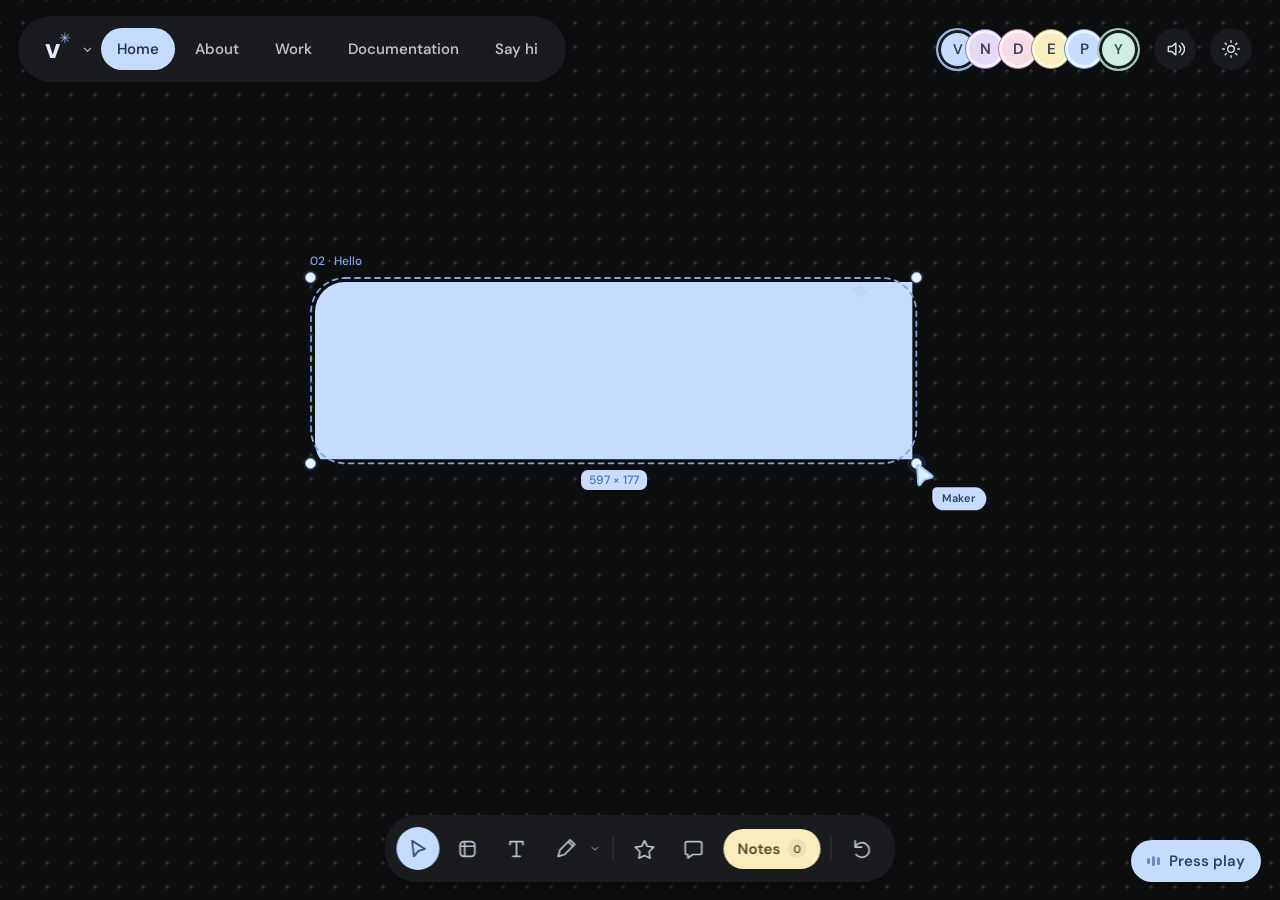
==== index.html @ 282d8128 "Add portfolio ready for Vercel" ====
<!doctype html>
<html lang="en" data-theme="dark" class="motion-pending">
<head>
  <style>html.motion-pending #page-content{visibility:hidden}</style>
  <meta charset="utf-8"><meta name="viewport" content="width=device-width,initial-scale=1">
  <meta name="theme-color" content="#111722"><meta name="description" content="Step into Vahri’s playful product design studio. Explore UI/UX work, get to know the designer, and make a little mark on the canvas.">
  <script>try{document.documentElement.dataset.theme=localStorage.getItem('vahri-studio-theme')==='light'?'light':'dark'}catch{}</script>
  <title>Vahri’s studio · Home</title>
  <link rel="icon" href="data:image/svg+xml,%3Csvg xmlns='http://www.w3.org/2000/svg' viewBox='0 0 80 80'%3E%3Crect width='80' height='80' rx='24' fill='%23f9dbe9'/%3E%3Ctext x='40' y='57' text-anchor='middle' font-size='55' fill='%23684e91' font-family='serif'%3Ev%3C/text%3E%3C/svg%3E">
  <link rel="preconnect" href="https://fonts.googleapis.com"><link rel="preconnect" href="https://fonts.gstatic.com" crossorigin><link href="https://fonts.googleapis.com/css2?family=DM+Sans:wght@400;450;500;550;600;650;700&family=Inter:wght@500&display=swap" rel="stylesheet">
  <link rel="stylesheet" href="projects.css"><link rel="stylesheet" href="studio.css"><link rel="stylesheet" href="refinements.css"><link rel="stylesheet" href="dark.css"><link rel="stylesheet" href="polish.css"><link rel="stylesheet" href="charcoal.css"><link rel="stylesheet" href="pastel.css"><link rel="stylesheet" href="comments.css"><link rel="stylesheet" href="themes.css"><script src="studio.js?v=kantong-scroll" defer></script><script src="themes.js" defer></script><link rel="stylesheet" href="motion.css?v=kantong-breathing-headings"><script src="motion.js?v=about-smooth-placement" defer></script><script src="interactions.js" defer></script><script src="personal.js" defer></script><script src="contact.js?v=20261024" defer></script><link rel="stylesheet" href="documentation.css?v=20261025-return-visits"><link rel="stylesheet" href="contact.css?v=20261024-headings"><link rel="stylesheet" href="presence.css?v=20261025-return-visits"><script src="presence.js?v=20261025-return-visits" defer></script>
<link rel="stylesheet" href="work.css?v=kantong-full-screens"><script src="work.js?v=kantong-rounded-screens" defer></script></head>
<body>
  <a href="#page-content" class="skip-link">Skip to content</a>
  <header class="studio-header">
    <nav class="page-navigation" aria-label="Pages"><a class="avatar-mark" href="#home" aria-label="Vahri’s studio home"><span>v</span><i>✳</i></a><button class="page-menu-toggle" aria-label="Choose a page" aria-expanded="false"><svg viewBox="0 0 24 24"><path d="m7 10 5 5 5-5"/></svg></button><div class="page-links" id="page-menu"><a href="#home" data-page="home" aria-current="page">Home</a><a href="#about" data-page="about">About</a><a href="#work" data-page="work">Work</a><a href="#documentation" data-page="gallery">Documentation</a><a href="#contact" data-page="contact">Say hi</a></div><button class="mobile-page-name" type="button" aria-label="Open page menu" aria-controls="page-menu" aria-expanded="false">Home</button></nav>
    <div class="header-actions"><div class="visitor-corner"><button id="visitor-name" title="Change your canvas name" aria-label="Change your canvas name"><span class="visitor-avatar">Y</span></button><span class="studio-owner" title="Vahri’s studio">V</span></div><button id="sound-toggle" class="theme-toggle sound-toggle" type="button" aria-label="Mute interaction sounds" aria-pressed="false" title="Mute interaction sounds"><svg viewBox="0 0 24 24" aria-hidden="true"><path d="M4 9h4l5-4v14l-5-4H4Z"/><path class="sound-waves" d="M17 8q4 4 0 8m3-11q7 7 0 14"/><path class="sound-slash" d="m17 9 5 6m0-6-5 6"/></svg></button><button id="theme-toggle" class="theme-toggle" type="button" aria-label="Switch to light mode" aria-pressed="false" title="Switch to light mode"><svg class="theme-sun" viewBox="0 0 24 24" aria-hidden="true"><circle cx="12" cy="12" r="4"/><path d="M12 2v2m0 16v2M2 12h2m16 0h2M5 5l1.5 1.5m11 11L19 19M5 19l1.5-1.5m11-11L19 5"/></svg><svg class="theme-moon" viewBox="0 0 24 24" aria-hidden="true"><path d="M20.5 13.1A8.5 8.5 0 0 1 10.9 3.5a8.5 8.5 0 1 0 9.6 9.6Z"/></svg></button></div>
  </header>
  <main id="page-content">
    <section class="page-view home-view" data-view="home" aria-label="Home canvas">
      <div class="home-board">
        <div class="hello-card movable" data-object="hello"><span class="object-label">02 · Hello</span><span class="object-dimensions">640 × 190</span><span class="selection-dot tl"></span><span class="selection-dot tr"></span><span class="selection-dot bl"></span><span class="selection-dot br"></span><div class="hello-content"><h1>Hi, I’m Vahri<span class="hello-period">.</span></h1><p>I turn complex workflows into clear, thoughtful experiences.<br class="desktop-break"> Product designer, curious thinker, and a little playful by nature.</p></div><span class="hello-spark" aria-hidden="true">✦</span></div>
        <div class="portrait-bubble movable" data-object="portrait"><span class="object-label">01 · Me</span><div class="portrait-crop"><img draggable="false" class="portrait-photo" src="profile-picture.webp" alt="Vahri Maulana" width="1085" height="1449"></div><span class="portrait-star" aria-hidden="true">✦</span></div>
        <div class="home-groups"><div class="mini-group menu-group movable" data-object="menu"><span class="object-label">03 · Explore</span><div class="pill-tray"><a class="pill pink" href="#about">About</a><a class="pill blue" href="#work">Work</a><a class="pill lilac" href="#documentation" aria-label="Documentation">Docs</a><a class="pill mint" href="#contact">Say hi <span>↗</span></a></div></div><div class="mini-group elsewhere-group movable" data-object="elsewhere"><span class="object-label">04 · Elsewhere</span><div class="pill-tray"><a class="pill icon-pill lilac" href="mailto:vhrimlna@gmail.com" aria-label="Email Vahri"><svg viewBox="0 0 24 24"><rect x="3" y="5" width="18" height="14" rx="4"/><path d="m4 7 8 6 8-6"/></svg></a><a class="pill icon-pill blue" href="https://www.linkedin.com/in/vahrimaulana/" target="_blank" rel="noopener noreferrer" aria-label="Vahri on LinkedIn"><svg viewBox="0 0 24 24" aria-hidden="true"><rect x="3" y="3" width="18" height="18" rx="4"/><path d="M7 10v7m0-10v.1M11 17v-7m0 3q0-3 3-3t3 3v4"/></svg></a><a class="pill icon-pill pink" href="https://www.instagram.com/vhrimlna/" target="_blank" rel="noopener noreferrer" aria-label="Vahri on Instagram"><svg viewBox="0 0 24 24" aria-hidden="true"><rect x="3" y="3" width="18" height="18" rx="5"/><circle cx="12" cy="12" r="4"/><path d="M17.5 6.5h.01"/></svg></a><button class="pill yellow resume-link" type="button" aria-disabled="true" title="Resume link coming soon">Resume</button></div></div></div>
        <div class="author-cursor" aria-hidden="true"><svg viewBox="0 0 24 28"><path d="M3 2v22l6-6 5 9 4-2-5-9h9Z"/></svg><span>Vahri</span></div>
      </div>
      <div class="annotations" data-layer="home"></div>
    </section>
    <section class="page-view" data-view="about" aria-label="About Vahri" hidden>
      <div class="page-board about-board about-fresh">
        <div class="about-visual">
          <figure class="about-photo movable" data-object="about-photo"><span class="object-label">01 · Photo</span><div class="about-photo-crop"><img src="profile-picture.webp" width="1085" height="1449" alt="Vahri Maulana" draggable="false"></div></figure>
          <div class="about-doodle movable" data-object="about-doodle" role="img" aria-label="Thunder sticker"><span class="object-label">03 · Thunder</span><img class="about-sticker-art" src="stickers/bolt.svg" alt="" width="120" height="120" draggable="false"></div>
          <div class="about-caption movable" data-object="about-caption"><span class="object-label">04 · Caption</span><span class="about-caption-copy">Vahri, in real life ✦</span></div>
        </div>
        <article class="about-intro movable" data-object="about-intro"><span class="object-label">02 · About</span><h1><span class="heading-word" style="--word:0">Hi,</span> <span class="heading-word" style="--word:1">I’m</span> <span class="heading-word" style="--word:2">Vahri,</span> <span class="heading-word" style="--word:3">a</span> <span class="heading-word" style="--word:4">product</span> <span class="heading-word" style="--word:5">designer</span> <span class="heading-word" style="--word:6">who</span> <span class="heading-word" style="--word:7">enjoys</span> <span class="heading-word" style="--word:8">making</span> <span class="heading-word" style="--word:9">complex</span> <span class="heading-word" style="--word:10">things</span> <span class="heading-word" style="--word:11">feel</span> <span class="heading-word" style="--word:12">simple.</span></h1><p>I turn complex workflows into clear, thoughtful experiences, balancing how a product works with how it feels. I enjoy finding the structure in a messy problem and shaping it into something that feels natural to use.</p><p>I’m curious about the details: what people need, where they get stuck, and how a thoughtful interface can make their day a little easier. For me, good design starts with asking questions and listening closely.</p><p>I like the small moments that give a product its personality: clear writing, useful interactions, and motion that helps everything make sense. I want those details to feel considered and purposeful.</p><p>This is my little corner of the internet, a place for the work I make, the things I’m exploring, and a bit of play along the way. An open canvas, always taking shape.</p></article>
      </div>
      <div class="about-beliefs-stage">
        <blockquote class="about-quote movable" data-object="about-quote"><span class="heading-word" style="--word:0">“I</span> <span class="heading-word" style="--word:1">don’t</span> <span class="heading-word" style="--word:2">just</span> <span class="heading-word" style="--word:3">design</span> <span class="heading-word" style="--word:4">how</span> <span class="heading-word" style="--word:5">it</span> <span class="heading-word" style="--word:6">works.</span> <span class="heading-word" style="--word:7">I</span> <span class="heading-word" style="--word:8">design</span> <span class="heading-word" style="--word:9">how</span> <span class="heading-word" style="--word:10">it</span> <span class="heading-word" style="--word:11"><em>moves</em>,</span> <span class="heading-word" style="--word:13">how</span> <span class="heading-word" style="--word:14">it</span> <span class="heading-word" style="--word:15">looks,</span> <span class="heading-word" style="--word:16">and</span> <span class="heading-word" style="--word:17">how</span> <span class="heading-word" style="--word:18">it</span> <span class="heading-word" style="--word:19">feels.”</span></blockquote>
        <article class="about-beliefs movable" data-object="about-beliefs"><span class="object-label">05 · What I believe</span>
          <div class="belief-heading"><h2>What I believe</h2><p class="belief-kicker">A few things that guide my work.</p></div>
          <div class="belief-columns"><div>
            <p><span class="belief-marker marker-0" aria-hidden="true" style="--marker:0"><svg viewBox="0 0 28 28"><path pathLength="1" d="M5 14C12 13 12 8 13 4C14 10 17 12 23 13C17 14 15 17 14 24C13 18 10 15 5 14Z"/><path pathLength="1" d="M4 5L7 7M22 21L24 23"/></svg></span><strong>Clarity comes first.</strong> A useful interface helps people understand where they are, what matters, and what to do next.</p>
            <p><span class="belief-marker marker-1" aria-hidden="true" style="--marker:1"><svg viewBox="0 0 28 28"><path pathLength="1" d="M13 14C2 8 4 1 11 8C17-2 23 4 17 11C29 7 28 17 19 17C24 26 13 28 13 20C5 28 1 19 10 16C1 18 2 9 13 14Z"/><path pathLength="1" d="M12 13Q17 10 17 15Q14 19 12 13"/></svg></span><strong>Start with people, stay curious.</strong> The best questions come from listening to the people living with the problem.</p>
            <p><span class="belief-marker marker-2" aria-hidden="true" style="--marker:2"><svg viewBox="0 0 28 28"><path pathLength="1" d="M7 17C3 5 18 3 21 11C25 22 9 26 7 17Z"/><path pathLength="1" d="M4 19C-1 12 30 5 25 14C21 20 8 24 4 19"/><path pathLength="1" d="M19 3L20 6M25 23L23 21"/></svg></span><strong>Small details shape the whole.</strong> Words, spacing, feedback, and motion all contribute to how an experience feels.</p>
          </div><div>
            <p><span class="belief-marker marker-3" aria-hidden="true" style="--marker:3"><svg viewBox="0 0 28 28"><path pathLength="1" d="M7 5Q14 8 21 5L22 15Q20 23 14 25C7 21 4 14 7 5Z"/><path pathLength="1" d="M9 14L13 18L20 10"/></svg></span><strong>Good design earns trust.</strong> Make choices clear, respect people’s attention, and help them feel in control.</p>
            <p><span class="belief-marker marker-4" aria-hidden="true" style="--marker:4"><svg viewBox="0 0 28 28"><path pathLength="1" d="M4 20C17 25 25 18 20 14C17 11 9 15 8 10C7 6 15 3 23 7"/><path pathLength="1" d="M18 3L24 7L20 11"/></svg></span><strong>Make room to explore.</strong> Sketch, try, learn, and refine. The first idea is a starting point, not the finish line.</p>
            <p><span class="belief-marker marker-5" aria-hidden="true" style="--marker:5"><svg viewBox="0 0 28 28"><path pathLength="1" d="M14 14C3-3 0 12 10 17C-1 20 8 30 14 17C22 31 31 18 19 16C31 5 21-2 14 14Z"/><path pathLength="1" d="M13 12L15 21M12 10L10 7M16 10L18 7"/></svg></span><strong>Play has a purpose.</strong> A little personality can make something memorable, as long as it still helps people use it.</p>
          </div></div>
          <p class="belief-footer"><strong>If I’ve done my job well,</strong> the complexity fades into the background and the experience feels clear, useful, and a little more human.</p>
        <div class="belief-sticker movable" data-object="belief-sticker" role="img" aria-label="Planet sticker"><span class="object-label">06 · A little perspective</span><svg aria-hidden="true" viewBox="0 0 64 64"><g stroke="#41414c" stroke-width="2.1" stroke-linecap="round" stroke-linejoin="round"><circle class="draw-fill" cx="32" cy="32" r="19" fill="#bcb4ef"/><path d="M14 27q16-7 34-2M14 36q13-5 27-2m-21 9 14-2" fill="none" stroke="#9d91cf"/><path class="draw-fill" d="M14 26C-5 43 8 51 35 41S69 14 48 19l3 5C63 23 46 36 29 40S9 39 17 32" fill="#f4d695"/><path class="draw-fill" d="m46 7 2-4 1 5 5 1-5 2-1 5-2-5-5-1Z" fill="#d5e5fc"/><path d="m9 11 1 1m44 40 1 1" fill="none"/></g></svg></div>
        </article>
      </div>
      <div class="about-chapters-stage">
        <blockquote class="about-quote chapter-quote movable" data-object="chapter-quote"><span class="heading-word" style="--word:0">Good</span> <span class="heading-word" style="--word:1">design</span> <span class="heading-word" style="--word:2">starts</span> <span class="heading-word" style="--word:3">with</span> <span class="heading-word" style="--word:4">curiosity.</span><br> <span class="heading-word" style="--word:5">It</span> <span class="heading-word" style="--word:6">comes</span> <span class="heading-word" style="--word:7">to</span> <span class="heading-word" style="--word:8">life</span> <span class="heading-word" style="--word:9">through</span> <span class="heading-word" style="--word:10"><em>care.</em></span></blockquote>
        <div class="chapter-overview movable" data-object="chapter-overview"><span class="object-label">07 · Career</span><h2><span class="career-heading-copy">Work experiences</span></h2><button class="chapter-resume" type="button" title="Full résumé — coming soon">Full résumé <svg viewBox="0 0 24 24" aria-hidden="true"><path d="M5 19 19 5M6 5h13v13"/></svg></button></div>
        <div class="chapter-grid">
          <article class="chapter-card movable" data-object="career-dot"><span class="object-label">08 · DOT Indonesia</span><p class="chapter-meta">DOT Indonesia <span>/</span> Mar – Jul 2026</p><h3>UI/UX Designer Intern</h3><div class="chapter-copy"><p><span class="belief-marker marker-0" aria-hidden="true" style="--marker:0"><svg viewBox="0 0 28 28"><path pathLength="1" d="M5 14C12 13 12 8 13 4C14 10 17 12 23 13C17 14 15 17 14 24C13 18 10 15 5 14Z"/><path pathLength="1" d="M4 5L7 7M22 21L24 23"/></svg></span><span class="career-point-copy">Designed mobile and web SaaS experiences, from user flows to high-fidelity UI and prototypes.</span></p><p><span class="belief-marker marker-1" aria-hidden="true" style="--marker:1"><svg viewBox="0 0 28 28"><path pathLength="1" d="M13 14C2 8 4 1 11 8C17-2 23 4 17 11C29 7 28 17 19 17C24 26 13 28 13 20C5 28 1 19 10 16C1 18 2 9 13 14Z"/><path pathLength="1" d="M12 13Q17 10 17 15Q14 19 12 13"/></svg></span><span class="career-point-copy">Simplified B2B dashboards through research and feedback, and maintained reusable design system components.</span></p><p><span class="belief-marker marker-2" aria-hidden="true" style="--marker:2"><svg viewBox="0 0 28 28"><path pathLength="1" d="M7 17C3 5 18 3 21 11C25 22 9 26 7 17Z"/><path pathLength="1" d="M4 19C-1 12 30 5 25 14C21 20 8 24 4 19"/><path pathLength="1" d="M19 3L20 6M25 23L23 21"/></svg></span><span class="career-point-copy">Supported developer handoff and AI-assisted workflows. Awarded <strong>Best Designer</strong> during the internship.</span></p></div><div class="chapter-tags"><span class="chapter-tag pink">B2B</span><span class="chapter-tag blue">Mobile & web</span><span class="chapter-tag yellow">Design systems</span><span class="chapter-tag mint">SaaS</span></div></article>
          <article class="chapter-card movable" data-object="career-uii"><span class="object-label">09 · Marketing & Communication FTI UII</span><p class="chapter-meta">Marketing & Communication FTI UII <span>/</span> Dec 2022 – Aug 2025</p><h3>Designer</h3><div class="chapter-copy"><p><span class="belief-marker marker-3" aria-hidden="true" style="--marker:3"><svg viewBox="0 0 28 28"><path pathLength="1" d="M7 5Q14 8 21 5L22 15Q20 23 14 25C7 21 4 14 7 5Z"/><path pathLength="1" d="M9 14L13 18L20 10"/></svg></span><span class="career-point-copy">Created 40+ visual assets and documented 10+ faculty events with a consistent visual identity.</span></p><p><span class="belief-marker marker-4" aria-hidden="true" style="--marker:4"><svg viewBox="0 0 28 28"><path pathLength="1" d="M4 20C17 25 25 18 20 14C17 11 9 15 8 10C7 6 15 3 23 7"/><path pathLength="1" d="M18 3L24 7L20 11"/></svg></span><span class="career-point-copy">Improved engagement by 20% and introduced motion-led Reels with 1.5× the reach of static posts.</span></p><p><span class="belief-marker marker-5" aria-hidden="true" style="--marker:5"><svg viewBox="0 0 28 28"><path pathLength="1" d="M14 14C3-3 0 12 10 17C-1 20 8 30 14 17C22 31 31 18 19 16C31 5 21-2 14 14Z"/><path pathLength="1" d="M13 12L15 21M12 10L10 7M16 10L18 7"/></svg></span><span class="career-point-copy">Built reusable templates and an asset library that sped up content delivery by 15%.</span></p></div><div class="chapter-tags"><span class="chapter-tag pink">Visual design</span><span class="chapter-tag blue">Motion</span><span class="chapter-tag yellow">Art direction</span><span class="chapter-tag lilac">Content systems</span></div></article>
        </div>
        <div class="chapter-specialties movable" data-object="chapter-specialties"><span class="object-label">10 · Areas of expertise</span><strong>Specializing in</strong><div class="expertise-window"><div class="expertise-track"><div class="expertise-set" role="list" aria-label="Areas of expertise"><span class="expertise-item" role="listitem"><i class="expertise-icon expertise-icon-0" aria-hidden="true"><svg viewBox="0 0 32 32"><path class="idea-glow" d="m16 2 4 8 9 2-6 7 1 10-8-5-8 5 1-10-6-7 9-2Z"/><circle cx="16" cy="15" r="4" fill="#fff6d1"/></svg></i>Product design</span><span class="expertise-item" role="listitem"><i class="expertise-icon expertise-icon-1" aria-hidden="true"><svg viewBox="0 0 32 32"><g class="research-orbit"><path d="M16 3a13 13 0 1 0 0 26V3Z"/><path d="M16 3a13 13 0 0 1 0 26V3Z" fill="#a8d4bb"/><circle cx="16" cy="9" r="4" fill="#f8edb5"/><circle cx="16" cy="23" r="4" fill="#75b99c"/></g></svg></i>Research & testing</span><span class="expertise-item" role="listitem"><i class="expertise-icon expertise-icon-2" aria-hidden="true"><svg viewBox="0 0 32 32"><g class="system-flower"><path d="M15 13C1 10 4-1 13 6L16 12C20-2 31 5 24 13L19 16C33 20 26 31 18 24L16 20C12 34 1 27 8 19Z"/><circle cx="16" cy="16" r="4" fill="#f8edb5"/></g></svg></i>Design systems</span><span class="expertise-item" role="listitem"><i class="expertise-icon expertise-icon-3" aria-hidden="true"><svg viewBox="0 0 32 32"><path class="ai-spark" d="M13 2C14 11 16 13 25 14C16 15 14 17 13 27C12 17 10 15 1 14C10 13 12 11 13 2Z"/><path class="ai-spark-small" d="m25 3 2 5 5 2-5 2-2 5-2-5-5-2 5-2Z" fill="#baa4dd"/></svg></i>AI-assisted workflows</span></div><div class="expertise-set" aria-hidden="true"><span class="expertise-item"><i class="expertise-icon expertise-icon-0" aria-hidden="true"><svg viewBox="0 0 32 32"><path class="idea-glow" d="m16 2 4 8 9 2-6 7 1 10-8-5-8 5 1-10-6-7 9-2Z"/><circle cx="16" cy="15" r="4" fill="#fff6d1"/></svg></i>Product design</span><span class="expertise-item"><i class="expertise-icon expertise-icon-1" aria-hidden="true"><svg viewBox="0 0 32 32"><g class="research-orbit"><path d="M16 3a13 13 0 1 0 0 26V3Z"/><path d="M16 3a13 13 0 0 1 0 26V3Z" fill="#a8d4bb"/><circle cx="16" cy="9" r="4" fill="#f8edb5"/><circle cx="16" cy="23" r="4" fill="#75b99c"/></g></svg></i>Research & testing</span><span class="expertise-item"><i class="expertise-icon expertise-icon-2" aria-hidden="true"><svg viewBox="0 0 32 32"><g class="system-flower"><path d="M15 13C1 10 4-1 13 6L16 12C20-2 31 5 24 13L19 16C33 20 26 31 18 24L16 20C12 34 1 27 8 19Z"/><circle cx="16" cy="16" r="4" fill="#f8edb5"/></g></svg></i>Design systems</span><span class="expertise-item"><i class="expertise-icon expertise-icon-3" aria-hidden="true"><svg viewBox="0 0 32 32"><path class="ai-spark" d="M13 2C14 11 16 13 25 14C16 15 14 17 13 27C12 17 10 15 1 14C10 13 12 11 13 2Z"/><path class="ai-spark-small" d="m25 3 2 5 5 2-5 2-2 5-2-5-5-2 5-2Z" fill="#baa4dd"/></svg></i>AI-assisted workflows</span></div></div></div></div>
      </div>
      <div class="about-approach-stage">
        <div class="approach-heading movable" data-object="approach-heading"><span class="object-label">11 · How I work</span><h2><span>How I work</span></h2><p>A little process, a lot of curiosity.</p></div>
        <div class="approach-deck movable" data-object="approach-deck" role="region" aria-roledescription="carousel" aria-label="My design approach">
          <div class="approach-slides"><article class="approach-slide" data-slide="0" role="group" aria-roledescription="slide" aria-label="1 of 3" ><div class="approach-main"><div class="approach-copy-header"><h3>Understand before solving.</h3><p class="approach-intro">Good questions help me find the real problem before jumping into a screen.</p></div><div class="approach-tiles"><div class="approach-tile"><span class="belief-marker approach-point marker-0" aria-hidden="true" style="--marker:0"><svg viewBox="0 0 28 28"><path pathLength="1" d="M5 14C12 13 12 8 13 4C14 10 17 12 23 13C17 14 15 17 14 24C13 18 10 15 5 14Z"/><path pathLength="1" d="M4 5L7 7M22 21L24 23"/></svg></span><p><strong>Listen to the people using it.</strong> Use interviews and lightweight research to understand goals, everyday context, and friction.</p></div><div class="approach-tile"><span class="belief-marker approach-point marker-1" aria-hidden="true" style="--marker:1"><svg viewBox="0 0 28 28"><path pathLength="1" d="M13 14C2 8 4 1 11 8C17-2 23 4 17 11C29 7 28 17 19 17C24 26 13 28 13 20C5 28 1 19 10 16C1 18 2 9 13 14Z"/><path pathLength="1" d="M12 13Q17 10 17 15Q14 19 12 13"/></svg></span><p><strong>Look at the whole journey.</strong> Map user flows and the steps around the interface so the work responds to a real need.</p></div><div class="approach-tile"><span class="belief-marker approach-point marker-2" aria-hidden="true" style="--marker:2"><svg viewBox="0 0 28 28"><path pathLength="1" d="M7 17C3 5 18 3 21 11C25 22 9 26 7 17Z"/><path pathLength="1" d="M4 19C-1 12 30 5 25 14C21 20 8 24 4 19"/><path pathLength="1" d="M19 3L20 6M25 23L23 21"/></svg></span><p><strong>Make the problem clear.</strong> Bring research, requirements, and stakeholder input together into a focused direction.</p></div><div class="approach-tile"><span class="belief-marker approach-point marker-3" aria-hidden="true" style="--marker:3"><svg viewBox="0 0 28 28"><path pathLength="1" d="M7 5Q14 8 21 5L22 15Q20 23 14 25C7 21 4 14 7 5Z"/><path pathLength="1" d="M9 14L13 18L20 10"/></svg></span><p><strong>Stay curious.</strong> Question assumptions, compare approaches, and leave room for a better answer to emerge.</p></div></div></div></article><article class="approach-slide" data-slide="1" role="group" aria-roledescription="slide" aria-label="2 of 3" hidden><div class="approach-main"><div class="approach-copy-header"><h3>Give complexity a clear shape.</h3><p class="approach-intro">I turn the moving parts into a useful structure, then bring the details into focus.</p></div><div class="approach-tiles"><div class="approach-tile"><span class="belief-marker approach-point marker-4" aria-hidden="true" style="--marker:4"><svg viewBox="0 0 28 28"><path pathLength="1" d="M4 20C17 25 25 18 20 14C17 11 9 15 8 10C7 6 15 3 23 7"/><path pathLength="1" d="M18 3L24 7L20 11"/></svg></span><p><strong>Start with the flow.</strong> Explore structure and wireframes before committing to the polish of a high-fidelity interface.</p></div><div class="approach-tile"><span class="belief-marker approach-point marker-5" aria-hidden="true" style="--marker:5"><svg viewBox="0 0 28 28"><path pathLength="1" d="M14 14C3-3 0 12 10 17C-1 20 8 30 14 17C22 31 31 18 19 16C31 5 21-2 14 14Z"/><path pathLength="1" d="M13 12L15 21M12 10L10 7M16 10L18 7"/></svg></span><p><strong>Make information readable.</strong> Create hierarchy that helps people scan dense dashboards and see what matters next.</p></div><div class="approach-tile"><span class="belief-marker approach-point marker-0" aria-hidden="true" style="--marker:0"><svg viewBox="0 0 28 28"><path pathLength="1" d="M5 14C12 13 12 8 13 4C14 10 17 12 23 13C17 14 15 17 14 24C13 18 10 15 5 14Z"/><path pathLength="1" d="M4 5L7 7M22 21L24 23"/></svg></span><p><strong>Build with a system.</strong> Use reusable components and shared patterns to keep mobile and web experiences consistent.</p></div><div class="approach-tile"><span class="belief-marker approach-point marker-1" aria-hidden="true" style="--marker:1"><svg viewBox="0 0 28 28"><path pathLength="1" d="M13 14C2 8 4 1 11 8C17-2 23 4 17 11C29 7 28 17 19 17C24 26 13 28 13 20C5 28 1 19 10 16C1 18 2 9 13 14Z"/><path pathLength="1" d="M12 13Q17 10 17 15Q14 19 12 13"/></svg></span><p><strong>Design the small moments.</strong> Consider feedback, typography, spacing, and accessible interactions as part of the experience.</p></div></div></div></article><article class="approach-slide" data-slide="2" role="group" aria-roledescription="slide" aria-label="3 of 3" hidden><div class="approach-main"><div class="approach-copy-header"><h3>Make it, test it, refine it.</h3><p class="approach-intro">A design gets stronger when it meets real feedback, real constraints, and the people building it.</p></div><div class="approach-tiles"><div class="approach-tile"><span class="belief-marker approach-point marker-2" aria-hidden="true" style="--marker:2"><svg viewBox="0 0 28 28"><path pathLength="1" d="M7 17C3 5 18 3 21 11C25 22 9 26 7 17Z"/><path pathLength="1" d="M4 19C-1 12 30 5 25 14C21 20 8 24 4 19"/><path pathLength="1" d="M19 3L20 6M25 23L23 21"/></svg></span><p><strong>Make ideas tangible.</strong> Use interactive prototypes to explore a direction and bring conversations beyond static screens.</p></div><div class="approach-tile"><span class="belief-marker approach-point marker-3" aria-hidden="true" style="--marker:3"><svg viewBox="0 0 28 28"><path pathLength="1" d="M7 5Q14 8 21 5L22 15Q20 23 14 25C7 21 4 14 7 5Z"/><path pathLength="1" d="M9 14L13 18L20 10"/></svg></span><p><strong>Let feedback shape it.</strong> Use usability testing, stakeholder feedback, and experiment results to improve the work.</p></div><div class="approach-tile"><span class="belief-marker approach-point marker-4" aria-hidden="true" style="--marker:4"><svg viewBox="0 0 28 28"><path pathLength="1" d="M4 20C17 25 25 18 20 14C17 11 9 15 8 10C7 6 15 3 23 7"/><path pathLength="1" d="M18 3L24 7L20 11"/></svg></span><p><strong>Work with the people building it.</strong> Keep components, specifications, and design documentation clear for developer handoff.</p></div><div class="approach-tile"><span class="belief-marker approach-point marker-5" aria-hidden="true" style="--marker:5"><svg viewBox="0 0 28 28"><path pathLength="1" d="M14 14C3-3 0 12 10 17C-1 20 8 30 14 17C22 31 31 18 19 16C31 5 21-2 14 14Z"/><path pathLength="1" d="M13 12L15 21M12 10L10 7M16 10L18 7"/></svg></span><p><strong>Explore useful new tools.</strong> Use AI-assisted workflows to validate ideas faster while keeping thoughtful decisions at the center.</p></div></div></div></article></div>
          <div class="approach-coffee movable" data-object="approach-coffee" role="img" aria-label="Coffee sticker"><span class="object-label">12 · Coffee break</span><img src="stickers/coffee.svg" width="108" height="108" alt="" draggable="false"></div>
          <div class="approach-controls"><button class="approach-prev" type="button" aria-label="Previous approach"><svg viewBox="0 0 24 24" aria-hidden="true"><path d="M19 12H5m6-6-6 6 6 6"/></svg></button><div class="approach-dots" role="group" aria-label="Choose an approach"><button type="button" data-approach="0" aria-label="1. Start with people" aria-current="true"></button><button type="button" data-approach="1" aria-label="2. Make it make sense"></button><button type="button" data-approach="2" aria-label="3. Keep learning"></button></div><span class="approach-counter" aria-hidden="true">01 / 03</span><button class="approach-next" type="button" aria-label="Next approach"><svg viewBox="0 0 24 24" aria-hidden="true"><path d="M5 12h14m-6-6 6 6-6 6"/></svg></button></div><span class="approach-status" aria-live="polite" aria-atomic="true"></span>
        </div>
      </div>
      <div class="about-more-stage">
        <div class="more-heading movable" data-object="more-heading"><span class="object-label">13 · A little more</span><h2><span>A little more about me</span></h2></div>
        <div class="about-more-board">
          <article class="more-note more-design movable" data-object="more-design"><span class="object-label">14 · Every day</span><div class="design-copy"><h3>A blank space. Every single day.</h3><p>I design every day. A new canvas, a new idea, and something to figure out.</p></div></article>
          <article class="more-note more-details movable" data-object="more-details"><span class="object-label">15 · The little things</span><h3>Tiny details. Big difference.</h3><p>The spacing, the words, the way something moves. I love getting the small things right.</p></article>
          <article class="more-note more-gym more-photo-note movable" data-object="more-gym"><span class="object-label">16 · Away from the desk</span><div class="more-photo-crop more-gym-crop"><img src="about-gym.jpg" width="731" height="1300" alt="Vahri taking a mirror photo at the gym" draggable="false" loading="lazy"></div><div class="photo-note-copy"><h3>Out of office.<br>Into the gym.</h3><p>A different kind of work.<br>Just as much part of my day.</p></div><div class="personal-sticker movable" data-object="more-gym-sticker" role="img" aria-label="Dumbbell sticker"><img src="stickers/dumbbell.svg" width="88" height="88" alt="" draggable="false"></div></article>
          <article class="more-note more-books movable" data-object="more-books"><span class="object-label">17 · On my bookshelf</span><h3>One more chapter.</h3><p>I like getting lost in dystopian books. Different worlds. Big questions. A story that stays with me.</p></article>
          <article class="more-note more-coffee more-photo-note movable" data-object="more-coffee"><span class="object-label">18 · Coffee, always</span><div class="more-photo-crop more-coffee-crop"><img src="about-coffee.jpg" width="736" height="1300" alt="A coffee topped with an orange slice and fresh mint" draggable="false" loading="lazy"></div><div class="photo-note-copy"><h3>Coffee.<br>Then everything else.</h3><p>I love it soooooo much.<br>Always room for another cup.</p></div><div class="personal-sticker personal-coffee-sticker movable" data-object="more-coffee-sticker" role="img" aria-label="Coffee sticker"><img src="stickers/coffee.svg" width="88" height="88" alt="" draggable="false"></div></article>
          <article class="more-note more-music movable" data-object="more-music"><span class="object-label">19 · On repeat</span><div class="note-extra record-art" aria-hidden="true"><div class="record-disc"><div class="record-label"></div></div></div><div class="music-copy"><span class="music-eyebrow">A soundtrack for the canvas</span><h3>coding and vibin’ at night.</h3><p>The Weeknd on repeat. This is what I’m designing to.</p></div><div class="note-extra music-interface"><button class="playlist-play" type="button" aria-label="Play playlist" aria-pressed="false"><svg viewBox="0 0 24 24" aria-hidden="true"><path class="play-symbol" d="m9 5 11 7-11 7Z"/><path class="pause-symbol" d="M8 5v14M16 5v14"/></svg></button><span class="playlist-state" aria-live="polite">Press play. Stay a while.</span></div><div class="more-player" id="personal-player" hidden><div class="player-heading"><span>Your soundtrack, on Spotify</span><button class="player-close" type="button" aria-label="Hide Spotify player">×</button></div><div id="personal-spotify-mount"></div></div></article>
        </div>
        <nav class="about-more-actions movable" data-object="more-actions" aria-label="Keep exploring"><a class="pill blue" href="#work">See the work <span aria-hidden="true">→</span></a><button class="pill yellow more-resume" type="button" title="Full résumé — coming soon">Read my résumé <span aria-hidden="true">→</span></button><a class="pill mint" href="#contact">Say hi <span aria-hidden="true">→</span></a></nav>
      </div>
      <div class="annotations" data-layer="about"></div>
    </section>
<section class="page-view work-view" data-view="work" aria-label="Selected work" hidden><div class="work-canvas">
<header class="page-title work-heading" data-gallery-step="work-section"><span class="object-label">01 · Selected work</span><h1><span class="heading-word" style="--word:0">A</span> <span class="heading-word" style="--word:1">few</span> <span class="heading-word" style="--word:2">things</span> <span class="heading-word" style="--word:3">I’m</span> <span class="heading-word" style="--word:4">building.</span></h1></header>
<div class="work-project-grid">
<article class="work-grid-card" data-gallery-step="work-section" data-doc-reveal aria-label="Kantong">
<a class="work-grid-cover" data-work-hover href="#kantong" aria-label="Explore Kantong">
<span class="work-grid-art work-kantong-art" aria-hidden="true"><span class="kantong-cover-lockup">
      <span class="kantong-cover-emblem" aria-hidden="true">
        <img class="kantong-cover-hamster" src="work-assets/kantong/budget-hamster.png" alt="" width="300" height="300" draggable="false">
        <svg class="kantong-cover-pocket" viewBox="0 0 220 112">
          <path fill="#ffb91f" d="M7 8q0-8 9-7l49 8a320 320 0 0 0 90 0l49-8q9-1 9 7v43c0 34-39 60-103 60S7 85 7 51Z"/>
          <path fill="#ffd051" d="m16 1 49 8a320 320 0 0 0 90 0l49-8q9-1 9 7v8l-55 11a320 320 0 0 1-96 0L7 16V8q0-8 9-7Z"/>
          <path d="M23 28v21c0 25 34 48 87 48s87-23 87-48V28" fill="none" stroke="#fff1ae" stroke-width="2" stroke-dasharray="4 5" opacity=".75"/>
        </svg>
      </span>
      </span></span></span>
<span class="gallery-hover-note work-hover-note" aria-hidden="true"><span>Kantong ↗</span><p data-hover-description="See what’s left to spend and follow a receipt into your budget.">See what’s left to spend and follow a receipt into your budget.</p></span>
</a></article>
<article class="work-grid-card" data-gallery-step="work-section" data-doc-reveal aria-label="Coming soon"><div class="work-grid-cover work-soon work-soon-lilac"><h2>Coming soon.</h2></div></article>
<article class="work-grid-card" data-gallery-step="work-section" data-doc-reveal aria-label="Coming soon"><div class="work-grid-cover work-soon work-soon-blue"><h2>Coming soon.</h2></div></article>
</div></div><div class="annotations" data-layer="work"></div></section>
<section class="page-view work-view kantong-story" data-view="kantong" aria-label="Kantong, from Gmail to your budget" hidden><div class="work-canvas"><header class="case-heading work-heading movable" data-object="kantong-title" data-gallery-step="work-section"><h1 class="kantong-breathing-heading"><span class="heading-word" style="--word:0">Kantong,</span> <span class="heading-word" style="--word:1">from</span> <span class="heading-word" style="--word:2">Gmail</span> <span class="heading-word" style="--word:3">to</span> <span class="heading-word" style="--word:4">your</span> <span class="heading-word" style="--word:5">budget</span></h1></header><section class="case-block movable kantong-slot kantong-story-cover" data-object="kantong-story-2" data-gallery-step="work-section">
  <span class="object-label">02 · Cover</span>
  <div class="kantong-brand-cover">
    <div class="kantong-cover-doodles" aria-hidden="true">
      <svg viewBox="0 0 64 64" class="kantong-doodle is-sky" style="--x:11%;--y:22%;--tilt:-13deg;--delay:0.00s">
        <path class="doodle-shape" d="M13 10Q31 13 48 8L51 50l-8-4-7 9-9-6-8 6-6-45Z"/>
        <path class="doodle-detail" d="M21 20q9 0 19-2m-17 11 16-2m-14 10 11-1"/>
        <path class="doodle-stitch" d="M18 14l4 32"/>
      </svg>
      <svg viewBox="0 0 64 64" class="kantong-doodle is-gold" style="--x:28%;--y:14%;--tilt:10deg;--delay:-0.42s">
        <path class="doodle-shape" d="M32 9q3 16 22 23-17 2-23 23-4-19-23-23 18-5 24-23Z"/>
        <path class="doodle-detail" d="M47 11l2 7m-5-3 9-1"/>
        <path class="doodle-stitch" d="M16 32q11-4 15-15"/>
      </svg>
      <svg viewBox="0 0 64 64" class="kantong-doodle is-cream" style="--x:52%;--y:14%;--tilt:-8deg;--delay:-0.84s">
        <path class="doodle-shape" d="M32 9C48 8 55 18 54 31c0 15-11 24-25 22C14 52 8 43 9 29 10 15 20 10 32 9Z"/>
        <path class="doodle-detail" d="M39 23c-12-7-20 6-8 9 13 3 7 14-6 9m10-23-5 28"/>
        <path class="doodle-stitch" d="M15 33c1 10 7 15 16 15"/>
      </svg>
      <svg viewBox="0 0 64 64" class="kantong-doodle is-mint" style="--x:72%;--y:14%;--tilt:9deg;--delay:-1.26s">
        <path class="doodle-shape" d="M12 19q0-7 8-7l29 3q6 0 6 7l-2 22q-1 7-8 7l-28-2q-6-1-6-7Z"/>
        <path class="doodle-detail" d="M13 25q19 0 40 3m-33 9 12 1"/>
        <path class="doodle-stitch" d="M16 41q3 5 10 4l19 2"/>
      </svg>
      <svg viewBox="0 0 64 64" class="kantong-doodle is-sky" style="--x:89%;--y:27%;--tilt:-9deg;--delay:-1.68s">
        <path class="doodle-shape" d="M12 19q-1-7 7-8l28 1q8 0 8 9l1 23q0 7-7 8l-28 1q-7 0-8-7Z"/>
        <path class="doodle-detail" d="M21 28l26-1m-25 10 8-1m5 0 10-1"/>
        <path class="doodle-stitch" d="M16 22l2 22q1 5 7 5"/>
      </svg>
      <svg viewBox="0 0 64 64" class="kantong-doodle is-mint" style="--x:18%;--y:46%;--tilt:12deg;--delay:-2.10s">
        <path class="doodle-shape" d="M13 25q15 4 38-2l-2 16c-2 10-11 15-20 14-9-1-15-6-16-15Z"/>
        <path class="doodle-detail" d="M23 25q-2-8 4-14 9-6 16 1l-2 12"/>
        <path class="doodle-stitch" d="M17 32q1 13 12 16 11 1 16-10"/>
      </svg>
      <svg viewBox="0 0 64 64" class="kantong-doodle is-cream" style="--x:82%;--y:51%;--tilt:8deg;--delay:-2.52s">
        <path class="doodle-shape" d="M12 17q20-2 40 1l1 31q-19 4-40 0l-1-32Z"/>
        <path class="doodle-detail" d="m15 20 16 12 19-13M14 46l11-10m26 10-11-11"/>
        <path class="doodle-stitch" d="M17 18q14-2 30 0"/>
      </svg>
      <svg viewBox="0 0 64 64" class="kantong-doodle is-gold" style="--x:9%;--y:74%;--tilt:-10deg;--delay:-2.94s">
        <path class="doodle-shape" d="M13 49q1-21-1-36m2 35q20 2 39-1M19 38l10-12 8 6 13-16-9 2 9-2-1 9"/>
        <path class="doodle-detail" d="M22 42l4-5m8 3 4-5"/>
        <path class="doodle-stitch" d="M17 53l30-1"/>
      </svg>
      <svg viewBox="0 0 64 64" class="kantong-doodle is-sky" style="--x:30%;--y:84%;--tilt:9deg;--delay:-3.36s">
        <path class="doodle-shape" d="M21 14q12-6 24 1 10 8 6 22-6 16-22 14-17-2-17-18 0-13 9-19Z"/>
        <path class="doodle-detail" d="M24 27q9-1 17 0m-18 8q9 1 17-1"/>
        <path class="doodle-stitch" d="M17 35q1 11 12 12"/>
      </svg>
      <svg viewBox="0 0 64 64" class="kantong-doodle is-mint" style="--x:54%;--y:87%;--tilt:-8deg;--delay:-3.78s">
        <path class="doodle-shape" d="M17 18q-1-6 6-8l19 2 1 8q9 5 8 19-2 13-17 14-17 1-21-12-3-13 4-23Z"/>
        <path class="doodle-detail" d="M17 20q12-3 26 0m-12 8 1 14m-7-7 14-1"/>
        <path class="doodle-stitch" d="M18 40q4 9 16 9"/>
      </svg>
      <svg viewBox="0 0 64 64" class="kantong-doodle is-cream" style="--x:73%;--y:76%;--tilt:-12deg;--delay:-4.20s">
        <path class="doodle-shape" d="M13 19q2-7 9-6l25 1q7 1 7 8l-1 22q-1 7-8 8l-23-1q-8 0-8-7Z"/>
        <path class="doodle-detail" d="M53 27q-7-2-14 0-8 2-5 8 2 5 8 4l11-1m-12-6 1 0"/>
        <path class="doodle-stitch" d="M18 22l1 20q1 5 7 5"/>
      </svg>
      <svg viewBox="0 0 64 64" class="kantong-doodle is-gold" style="--x:91%;--y:72%;--tilt:13deg;--delay:-4.62s">
        <path class="doodle-shape" d="M33 13q0 12 15 15-14 4-17 17-2-13-15-16 12-3 17-16Z"/>
        <path class="doodle-detail" d="M46 43l7 1m-4-5v10M16 13l-4-4"/>
        <path class="doodle-stitch" d="M24 29q7-4 8-10"/>
      </svg>
    </div>
    <div class="kantong-cover-lockup">
      <div class="kantong-cover-emblem" aria-hidden="true">
        <img class="kantong-cover-hamster" src="work-assets/kantong/budget-hamster.png" alt="" width="300" height="300" draggable="false">
        <svg class="kantong-cover-pocket" viewBox="0 0 220 112">
          <path fill="#ffb91f" d="M7 8q0-8 9-7l49 8a320 320 0 0 0 90 0l49-8q9-1 9 7v43c0 34-39 60-103 60S7 85 7 51Z"/>
          <path fill="#ffd051" d="m16 1 49 8a320 320 0 0 0 90 0l49-8q9-1 9 7v8l-55 11a320 320 0 0 1-96 0L7 16V8q0-8 9-7Z"/>
          <path d="M23 28v21c0 25 34 48 87 48s87-23 87-48V28" fill="none" stroke="#fff1ae" stroke-width="2" stroke-dasharray="4 5" opacity=".75"/>
        </svg>
      </div>
    </div>
    <button class="kantong-cover-motion" type="button" aria-pressed="false" hidden>Pause animation</button>
  </div>
</section><section class="case-block movable kantong-slot kantong-bare kantong-facts-section" data-object="kantong-story-3" data-gallery-step="kantong-facts"><dl class="kantong-facts" aria-label="Project facts"><div class="kantong-fact"><dt>03 · Role</dt><dd>Product design & prototyping</dd></div><div class="kantong-fact"><dt>04 · Type</dt><dd>Personal concept</dd></div><div class="kantong-fact"><dt>05 · Platform</dt><dd>iOS app</dd></div><div class="kantong-fact"><dt>06 · Status</dt><dd>Interactive prototype</dd></div></dl></section><section id="project-about" class="case-block movable kantong-slot kantong-prose about-intro" data-object="kantong-story-4" data-gallery-step="work-section"><span class="object-label">04 · About the project</span><h2>From Gmail bill to expense record.</h2><p>Bills and payment receipts already arrive in Gmail. Kantong is designed to read those emails automatically, pull out the payment details, and turn them into categorized expense records.</p><p>The portfolio prototype simulates a Gmail message so you can follow it into Records and see the remaining budget update.</p></section><section id="project-app" class="case-block movable kantong-slot kantong-bare" data-object="kantong-story-5" data-gallery-step="work-section"><span class="object-label">05 · The app</span><div class="kantong-strip" role="region" tabindex="0" aria-label="App screens, scroll horizontally"><figure><button class="kantong-screen-trigger" type="button" data-screen data-caption="06 · Home" aria-label="Enlarge 06 · Home"><span class="kantong-screen-label">06 · Home</span><span class="kantong-capture"><img src="work-assets/kantong/flow-home.png?v=native-1x" alt="Home" width="402" height="874" loading="lazy" draggable="false"></span></button></figure><figure><button class="kantong-screen-trigger" type="button" data-screen data-caption="07 · Statistics" aria-label="Enlarge 07 · Statistics"><span class="kantong-screen-label">07 · Statistics</span><span class="kantong-capture"><img src="work-assets/kantong/flow-statistics.png?v=native-1x" alt="Statistics" width="402" height="874" loading="lazy" draggable="false"></span></button></figure><figure><button class="kantong-screen-trigger" type="button" data-screen data-caption="08 · Records" aria-label="Enlarge 08 · Records"><span class="kantong-screen-label">08 · Records</span><span class="kantong-capture"><img src="work-assets/kantong/flow-records.png?v=native-1x" alt="Records" width="402" height="874" loading="lazy" draggable="false"></span></button></figure><figure><button class="kantong-screen-trigger" type="button" data-screen data-caption="09 · Settings" aria-label="Enlarge 09 · Settings"><span class="kantong-screen-label">09 · Settings</span><span class="kantong-capture"><img src="work-assets/kantong/flow-settings.png?v=native-1x" alt="Settings" width="402" height="874" loading="lazy" draggable="false"></span></button></figure></div></section><section class="case-block movable kantong-slot kantong-quote about-quote" data-object="kantong-story-6" data-gallery-step="work-section"><span class="object-label">06 · Product idea</span><h2 class="kantong-breathing-heading"><span class="heading-word" style="--word:0">The</span> <span class="heading-word" style="--word:1">bill</span> <span class="heading-word" style="--word:2">arrives</span> <span class="heading-word" style="--word:3">in</span> <span class="heading-word" style="--word:4">Gmail.</span> <span class="heading-word" style="--word:5">The</span> <span class="heading-word" style="--word:6">expense</span> <span class="heading-word" style="--word:7">lands</span> <span class="heading-word" style="--word:8">in</span> <span class="heading-word" style="--word:9">Kantong.</span></h2></section><section class="case-block movable kantong-slot kantong-bare" data-object="kantong-story-7" data-gallery-step="work-section"><span class="object-label">07 · All app screens</span><div class="kantong-strip" role="region" tabindex="0" aria-label="All Kantong app screens, scroll horizontally">
<figure><button class="kantong-screen-trigger" type="button" data-screen data-caption="01 · Onboarding" aria-label="Enlarge 01 · Onboarding"><span class="kantong-screen-label">01 · Onboarding</span><span class="kantong-capture"><img src="work-assets/kantong/flow-onboarding.png" alt="Onboarding" width="402" height="874" loading="lazy" draggable="false"></span></button></figure>
<figure><button class="kantong-screen-trigger" type="button" data-screen data-caption="02 · Home" aria-label="Enlarge 02 · Home"><span class="kantong-screen-label">02 · Home</span><span class="kantong-capture"><img src="work-assets/kantong/flow-home.png" alt="Home" width="402" height="874" loading="lazy" draggable="false"></span></button></figure>
<figure><button class="kantong-screen-trigger" type="button" data-screen data-caption="03 · Category details" aria-label="Enlarge 03 · Category details"><span class="kantong-screen-label">03 · Category details</span><span class="kantong-capture"><img src="work-assets/kantong/flow-category.png" alt="Category details" width="402" height="874" loading="lazy" draggable="false"></span></button></figure>
<figure><button class="kantong-screen-trigger" type="button" data-screen data-caption="04 · Add a transaction" aria-label="Enlarge 04 · Add a transaction"><span class="kantong-screen-label">04 · Add a transaction</span><span class="kantong-capture"><img src="work-assets/kantong/flow-add.png" alt="Add a transaction" width="402" height="874" loading="lazy" draggable="false"></span></button></figure>
<figure><button class="kantong-screen-trigger" type="button" data-screen data-caption="05 · Manual entry details" aria-label="Enlarge 05 · Manual entry details"><span class="kantong-screen-label">05 · Manual entry details</span><span class="kantong-capture"><img src="work-assets/kantong/flow-manual-details.png" alt="Manual entry details" width="799" height="1736" loading="lazy" draggable="false"></span></button></figure>
<figure><button class="kantong-screen-trigger" type="button" data-screen data-caption="06 · Statistics" aria-label="Enlarge 06 · Statistics"><span class="kantong-screen-label">06 · Statistics</span><span class="kantong-capture"><img src="work-assets/kantong/flow-statistics.png" alt="Statistics" width="402" height="874" loading="lazy" draggable="false"></span></button></figure>
<figure><button class="kantong-screen-trigger" type="button" data-screen data-caption="07 · Records" aria-label="Enlarge 07 · Records"><span class="kantong-screen-label">07 · Records</span><span class="kantong-capture"><img src="work-assets/kantong/flow-records.png" alt="Records" width="402" height="874" loading="lazy" draggable="false"></span></button></figure>
<figure><button class="kantong-screen-trigger" type="button" data-screen data-caption="08 · Transaction details" aria-label="Enlarge 08 · Transaction details"><span class="kantong-screen-label">08 · Transaction details</span><span class="kantong-capture"><img src="work-assets/kantong/flow-gmail-detail.png" alt="Transaction details" width="799" height="1736" loading="lazy" draggable="false"></span></button></figure>
<figure><button class="kantong-screen-trigger" type="button" data-screen data-caption="09 · Settings" aria-label="Enlarge 09 · Settings"><span class="kantong-screen-label">09 · Settings</span><span class="kantong-capture"><img src="work-assets/kantong/flow-settings.png" alt="Settings" width="402" height="874" loading="lazy" draggable="false"></span></button></figure>
<figure><button class="kantong-screen-trigger" type="button" data-screen data-caption="10 · Gmail connection" aria-label="Enlarge 10 · Gmail connection"><span class="kantong-screen-label">10 · Gmail connection</span><span class="kantong-capture"><img src="work-assets/kantong/flow-gmail-settings.png" alt="Gmail connection" width="799" height="1736" loading="lazy" draggable="false"></span></button></figure>
</div></section><section class="case-block movable kantong-slot kantong-prose about-intro" data-object="kantong-story-8" data-gallery-step="work-section"><span class="object-label">08 · Where there’s room</span><h2>Let Gmail receipts do the data entry.</h2><p>Kantong’s core flow starts with a bill or payment receipt in Gmail. It uses the details already in the email, such as the amount and merchant, to create a record. The user can check the source and review where the expense was categorized.</p></section><section class="case-block movable kantong-slot kantong-quote about-quote" data-object="kantong-story-9" data-gallery-step="work-section"><span class="object-label">09 · Design principle</span><h2 class="kantong-breathing-heading"><span class="heading-word" style="--word:0">Make</span> <span class="heading-word" style="--word:1">every</span> <span class="heading-word" style="--word:2">Gmail</span> <span class="heading-word" style="--word:3">import</span> <span class="heading-word" style="--word:4">visible</span> <span class="heading-word" style="--word:5">and</span> <span class="heading-word" style="--word:6">easy</span> <span class="heading-word" style="--word:7">to</span> <span class="heading-word" style="--word:8">check.</span></h2></section><section class="case-block movable kantong-slot kantong-choice" data-object="kantong-story-10" data-gallery-step="kantong-decision"><span class="object-label">10 · Design decision</span><div class="kantong-decision"><div class="kantong-decision-copy"><span class="kantong-decision-number" aria-hidden="true">1</span><div><h2>Show what the imported expense changed.</h2><p>Home shows the original allowance beside the amount left. When Kantong records an expense from Gmail, that comparison shows how much of the category budget it used.</p></div></div><figure><button class="kantong-screen-trigger" type="button" data-screen data-caption="Home" aria-label="Enlarge Home"><span class="kantong-capture"><img src="work-assets/kantong/flow-home.png?v=native-1x" alt="Home" width="402" height="874" loading="lazy" draggable="false"></span></button></figure></div></section><section class="case-block movable kantong-slot kantong-choice reverse" data-object="kantong-story-11" data-gallery-step="kantong-decision"><span class="object-label">11 · Design decision</span><div class="kantong-decision"><div class="kantong-decision-copy"><span class="kantong-decision-number" aria-hidden="true">2</span><div><h2>Show when a Gmail receipt has been recorded.</h2><p>The prototype shows three steps: Email, Read, and Recorded. The final notification confirms the amount and takes the user straight to the new expense in Records.</p></div></div><figure><button class="kantong-screen-trigger" type="button" data-screen data-caption="Receipt recorded" aria-label="Enlarge Receipt recorded"><span class="kantong-capture"><img src="work-assets/kantong/flow-recorded.png?v=native-1x" alt="Receipt recorded" width="402" height="874" loading="lazy" draggable="false"></span></button></figure></div></section><section class="case-block movable kantong-slot kantong-choice" data-object="kantong-story-12" data-gallery-step="kantong-decision"><span class="object-label">12 · Design decision</span><div class="kantong-decision"><div class="kantong-decision-copy"><span class="kantong-decision-number" aria-hidden="true">3</span><div><h2>Keep a manual path for bills outside Gmail.</h2><p>When a payment doesn’t come with a Gmail receipt, the user can still enter the amount and category manually. Both paths feed the same expense ledger.</p></div></div><figure><button class="kantong-screen-trigger" type="button" data-screen data-caption="Add a transaction" aria-label="Enlarge Add a transaction"><span class="kantong-capture"><img src="work-assets/kantong/flow-add.png?v=native-1x" alt="Add a transaction" width="402" height="874" loading="lazy" draggable="false"></span></button></figure></div></section><section class="case-block movable kantong-slot kantong-choice reverse" data-object="kantong-story-13" data-gallery-step="kantong-decision"><span class="object-label">13 · Design decision</span><div class="kantong-decision"><div class="kantong-decision-copy"><span class="kantong-decision-number" aria-hidden="true">4</span><div><h2>Trace an expense back to its email.</h2><p>Records shows where the imported expense came from. Category details connect that expense to the change in the remaining budget.</p></div></div><figure><button class="kantong-screen-trigger" type="button" data-screen data-caption="Category details" aria-label="Enlarge Category details"><span class="kantong-capture"><img src="work-assets/kantong/flow-category.png?v=native-1x" alt="Category details" width="402" height="874" loading="lazy" draggable="false"></span></button></figure></div></section><section class="case-block movable kantong-slot kantong-prose about-intro" data-object="kantong-story-14" data-gallery-step="work-section">
  <span class="object-label">14 · How it was built</span>
  <h2>How it was built</h2>
  <p>The storyboard maps one payment from the moment a bill arrives in Gmail to the moment it changes the budget. Each step shows a change the user can follow: the receipt arriving, the details being read, the expense being recorded, and the remaining allowance updating. The prototype uses a sample email to make that sequence testable.</p>
</section>
<section class="case-block movable kantong-slot kantong-bare kantong-storyboard" data-object="kantong-story-15" data-gallery-step="work-section" aria-label="Storyboard: from Gmail to Kantong">
<svg class="kantong-storyboard-symbols" width="0" height="0" aria-hidden="true"><defs>
<g id="kb-phone"><rect x="-24" y="-38" width="48" height="76" rx="12" fill="#edf4fc"/><path d="M-6-29H6M-8 29H8"/></g>
<g id="kb-mail"><rect x="-23" y="-15" width="46" height="30" rx="7" fill="#f5dce2"/><path d="m-21-11 17 13q4 3 8 0l17-13"/></g>
<g id="kb-bill"><rect x="-19" y="-28" width="38" height="56" rx="8" fill="#fffaf0"/><path d="M-10-14h20m-20 10h20m-20 10H4m-14 10H0"/></g>
<g id="kb-ledger"><rect x="-28" y="-24" width="56" height="48" rx="9" fill="#dceee5"/><path d="M-17-11H2m7 0h8m-34 11H2m7 0h8m-34 11H2m7 0h8"/></g>
<g id="kb-check"><circle r="15" fill="#dceee5"/><path d="m-7 0 5 5 9-10"/></g>
<g id="kb-search"><circle cx="-4" cy="-4" r="16" fill="#e6edf9" fill-opacity=".84"/><path d="m8 8 13 13"/></g>
<g id="kb-tag"><path d="M-21-12h27q5 0 8 4l8 8-8 8q-3 4-8 4h-27Z" fill="#f6e2b8"/><circle cx="11" r="2"/></g>
<g id="kb-chart"><rect x="-35" y="-25" width="70" height="50" rx="10" fill="#e3edfa"/><path d="m-22 11 12-10 10 4 20-17m-9 0h9v9"/></g>
</defs></svg><div class="kantong-storyboard-grid"><article class="kantong-storyboard-card">
  <span class="object-label">01 · Choose the Gmail account</span>
  <svg class="kantong-storyboard-art" viewBox="0 0 184 138" aria-hidden="true"><rect width="184" height="138" rx="15" fill="#fbf7e9"/><ellipse cx="92" cy="70" rx="57" ry="47" fill="#e6eef9"/><g fill="none" stroke="#4d5564" stroke-width="1.8" stroke-linecap="round" stroke-linejoin="round"><use href="#kb-phone" transform="translate(85 69) rotate(0) scale(1.12)"/><use href="#kb-mail" transform="translate(85 67) rotate(0) scale(0.63)"/><use href="#kb-check" transform="translate(119 94) rotate(0) scale(0.85)"/></g></svg>
  <div class="kantong-storyboard-copy"><span aria-hidden="true">1</span><div><h3>Choose the Gmail account</h3><p>Start with the inbox that already receives your bills and payment receipts.</p></div></div>
</article><article class="kantong-storyboard-card">
  <span class="object-label">02 · A bill arrives</span>
  <svg class="kantong-storyboard-art" viewBox="0 0 184 138" aria-hidden="true"><rect width="184" height="138" rx="15" fill="#fbf7e9"/><ellipse cx="92" cy="70" rx="57" ry="47" fill="#f6e4e6"/><g fill="none" stroke="#4d5564" stroke-width="1.8" stroke-linecap="round" stroke-linejoin="round"><use href="#kb-bill" transform="translate(104 54) rotate(9) scale(0.94)"/><use href="#kb-mail" transform="translate(78 84) rotate(-9) scale(1.23)"/><path d="M122 36l8-7m-1 16h12"/></g></svg>
  <div class="kantong-storyboard-copy"><span aria-hidden="true">2</span><div><h3>A bill arrives</h3><p>A payment confirmation lands in Gmail with a merchant and amount.</p></div></div>
</article><article class="kantong-storyboard-card">
  <span class="object-label">03 · Read the receipt</span>
  <svg class="kantong-storyboard-art" viewBox="0 0 184 138" aria-hidden="true"><rect width="184" height="138" rx="15" fill="#fbf7e9"/><ellipse cx="92" cy="70" rx="57" ry="47" fill="#e3eee8"/><g fill="none" stroke="#4d5564" stroke-width="1.8" stroke-linecap="round" stroke-linejoin="round"><use href="#kb-bill" transform="translate(75 68) rotate(-8) scale(1.22)"/><use href="#kb-search" transform="translate(110 78) rotate(0) scale(1.12)"/></g></svg>
  <div class="kantong-storyboard-copy"><span aria-hidden="true">3</span><div><h3>Read the receipt</h3><p>Kantong pulls the payment details out of the email.</p></div></div>
</article><article class="kantong-storyboard-card">
  <span class="object-label">04 · Assign a category</span>
  <svg class="kantong-storyboard-art" viewBox="0 0 184 138" aria-hidden="true"><rect width="184" height="138" rx="15" fill="#fbf7e9"/><ellipse cx="92" cy="70" rx="57" ry="47" fill="#f7eacb"/><g fill="none" stroke="#4d5564" stroke-width="1.8" stroke-linecap="round" stroke-linejoin="round"><use href="#kb-bill" transform="translate(66 69) rotate(-8) scale(1)"/><use href="#kb-tag" transform="translate(110 78) rotate(9) scale(1.05)"/></g></svg>
  <div class="kantong-storyboard-copy"><span aria-hidden="true">4</span><div><h3>Assign a category</h3><p>The sample payment goes into Fitness so it counts against the right allowance.</p></div></div>
</article><article class="kantong-storyboard-card">
  <span class="object-label">05 · Record the expense</span>
  <svg class="kantong-storyboard-art" viewBox="0 0 184 138" aria-hidden="true"><rect width="184" height="138" rx="15" fill="#fbf7e9"/><ellipse cx="92" cy="70" rx="57" ry="47" fill="#e3eee8"/><g fill="none" stroke="#4d5564" stroke-width="1.8" stroke-linecap="round" stroke-linejoin="round"><use href="#kb-ledger" transform="translate(87 68) rotate(0) scale(1.23)"/><use href="#kb-check" transform="translate(119 91) rotate(0) scale(1)"/></g></svg>
  <div class="kantong-storyboard-copy"><span aria-hidden="true">5</span><div><h3>Record the expense</h3><p>The demo shows Recorded once the payment appears in the ledger.</p></div></div>
</article><article class="kantong-storyboard-card">
  <span class="object-label">06 · Open it in Records</span>
  <svg class="kantong-storyboard-art" viewBox="0 0 184 138" aria-hidden="true"><rect width="184" height="138" rx="15" fill="#fbf7e9"/><ellipse cx="92" cy="70" rx="57" ry="47" fill="#e6eef9"/><g fill="none" stroke="#4d5564" stroke-width="1.8" stroke-linecap="round" stroke-linejoin="round"><use href="#kb-phone" transform="translate(83 68) rotate(0) scale(1.17)"/><use href="#kb-ledger" transform="translate(83 67) rotate(0) scale(0.66)"/><use href="#kb-search" transform="translate(115 90) rotate(0) scale(0.88)"/></g></svg>
  <div class="kantong-storyboard-copy"><span aria-hidden="true">6</span><div><h3>Open it in Records</h3><p>Tap View in Records to check the amount, category, and email source.</p></div></div>
</article><article class="kantong-storyboard-card">
  <span class="object-label">07 · Review the source</span>
  <svg class="kantong-storyboard-art" viewBox="0 0 184 138" aria-hidden="true"><rect width="184" height="138" rx="15" fill="#fbf7e9"/><ellipse cx="92" cy="70" rx="57" ry="47" fill="#f6e4e6"/><g fill="none" stroke="#4d5564" stroke-width="1.8" stroke-linecap="round" stroke-linejoin="round"><use href="#kb-ledger" transform="translate(67 68) rotate(-6) scale(0.96)"/><use href="#kb-mail" transform="translate(121 78) rotate(8) scale(0.91)"/><path d="M88 71q8-7 17-2m-6-7 6 7-7 4"/></g></svg>
  <div class="kantong-storyboard-copy"><span aria-hidden="true">7</span><div><h3>Review the source</h3><p>Use the details in Records to check where the expense came from.</p></div></div>
</article><article class="kantong-storyboard-card">
  <span class="object-label">08 · See what’s left</span>
  <svg class="kantong-storyboard-art" viewBox="0 0 184 138" aria-hidden="true"><rect width="184" height="138" rx="15" fill="#fbf7e9"/><ellipse cx="92" cy="70" rx="57" ry="47" fill="#e3eee8"/><g fill="none" stroke="#4d5564" stroke-width="1.8" stroke-linecap="round" stroke-linejoin="round"><use href="#kb-chart" transform="translate(88 70) rotate(0) scale(1.15)"/><use href="#kb-check" transform="translate(129 50) rotate(0) scale(0.83)"/></g></svg>
  <div class="kantong-storyboard-copy"><span aria-hidden="true">8</span><div><h3>See what’s left</h3><p>The category budget updates as soon as the expense is recorded.</p></div></div>
</article></div></section><section class="case-block movable kantong-slot kantong-prose about-intro" data-object="kantong-story-16" data-gallery-step="work-section"><span class="object-label">16 · Flows</span><h2>Follow a Gmail receipt into the ledger.</h2><p>Start with the email simulation, open the recorded expense, and check how it changed the budget. The other flows show setup, manual entry, and spending review.</p><div class="work-actions"><a class="pill lilac" href="#kantong-flows">See every screen as a flow ↗</a><a class="pill blue" href="#kantong-prototype">Try the prototype ↗</a></div></section><section class="case-block movable kantong-slot kantong-bare" data-object="kantong-story-17" data-gallery-step="work-section"><span class="object-label">17 · Flow screens</span><div class="kantong-strip" role="region" tabindex="0" aria-label="Gmail receipt to recorded expense, scroll horizontally">
<figure><button class="kantong-screen-trigger" type="button" data-screen data-caption="17 · Gmail notification" aria-label="Enlarge 17 · Gmail notification"><span class="kantong-screen-label">17 · Gmail notification</span><span class="kantong-capture"><img src="work-assets/kantong/flow-gmail-incoming.png" alt="Gmail notification" width="799" height="1736" loading="lazy" draggable="false"></span></button></figure>
<figure><button class="kantong-screen-trigger" type="button" data-screen data-caption="18 · Dynamic Island reads the receipt" aria-label="Enlarge 18 · Dynamic Island reads the receipt"><span class="kantong-screen-label">18 · Dynamic Island reads the receipt</span><span class="kantong-capture"><img src="work-assets/kantong/flow-gmail-reading.png" alt="Dynamic Island reads the receipt" width="799" height="1736" loading="lazy" draggable="false"></span></button></figure>
<figure><button class="kantong-screen-trigger" type="button" data-screen data-caption="19 · Expense recorded" aria-label="Enlarge 19 · Expense recorded"><span class="kantong-screen-label">19 · Expense recorded</span><span class="kantong-capture"><img src="work-assets/kantong/flow-gmail-recorded.png" alt="Expense recorded" width="799" height="1736" loading="lazy" draggable="false"></span></button></figure>
<figure><button class="kantong-screen-trigger" type="button" data-screen data-caption="20 · Expense in Records" aria-label="Enlarge 20 · Expense in Records"><span class="kantong-screen-label">20 · Expense in Records</span><span class="kantong-capture"><img src="work-assets/kantong/flow-gmail-records.png" alt="Expense in Records" width="799" height="1736" loading="lazy" draggable="false"></span></button></figure>
<figure><button class="kantong-screen-trigger" type="button" data-screen data-caption="21 · Transaction details" aria-label="Enlarge 21 · Transaction details"><span class="kantong-screen-label">21 · Transaction details</span><span class="kantong-capture"><img src="work-assets/kantong/flow-gmail-detail.png" alt="Transaction details" width="799" height="1736" loading="lazy" draggable="false"></span></button></figure>
<figure><button class="kantong-screen-trigger" type="button" data-screen data-caption="22 · Updated category budget" aria-label="Enlarge 22 · Updated category budget"><span class="kantong-screen-label">22 · Updated category budget</span><span class="kantong-capture"><img src="work-assets/kantong/flow-gmail-budget.png" alt="Updated category budget" width="799" height="1736" loading="lazy" draggable="false"></span></button></figure>
</div></section><section class="case-block movable kantong-slot kantong-prose about-intro" data-object="kantong-story-18" data-gallery-step="work-section"><span class="object-label">18 · When it goes wrong</span><h2>When it goes wrong</h2><p>A Gmail import can be incomplete, duplicated, or interrupted. Kantong should explain what happened and give the user a way to recover. These are proposed safeguards for the full import flow.</p>
<ul class="kantong-recovery-list">
<li><strong>Unclear amount.</strong> Keep the receipt for review before it affects the budget.</li>
<li><strong>Unsure of the category.</strong> Let the user choose where the expense belongs.</li>
<li><strong>Duplicate receipt.</strong> Keep one expense and preserve any correction.</li>
<li><strong>Gmail disconnected.</strong> Show why imports paused and how to reconnect.</li>
<li><strong>No receipt email.</strong> Add the payment manually.</li>
</ul></section><section class="case-block movable kantong-slot kantong-bare" data-object="kantong-story-19" data-gallery-step="work-section"><span class="object-label">19 · Review screens</span><div class="kantong-strip" role="region" tabindex="0" aria-label="App screens, scroll horizontally"><figure><button class="kantong-screen-trigger" type="button" data-screen data-caption="21 · Category details" aria-label="Enlarge 21 · Category details"><span class="kantong-screen-label">21 · Category details</span><span class="kantong-capture"><img src="work-assets/kantong/flow-category.png?v=native-1x" alt="Category details" width="402" height="874" loading="lazy" draggable="false"></span></button></figure><figure><button class="kantong-screen-trigger" type="button" data-screen data-caption="22 · Records" aria-label="Enlarge 22 · Records"><span class="kantong-screen-label">22 · Records</span><span class="kantong-capture"><img src="work-assets/kantong/flow-records.png?v=native-1x" alt="Records" width="402" height="874" loading="lazy" draggable="false"></span></button></figure><figure><button class="kantong-screen-trigger" type="button" data-screen data-caption="23 · Settings" aria-label="Enlarge 23 · Settings"><span class="kantong-screen-label">23 · Settings</span><span class="kantong-capture"><img src="work-assets/kantong/flow-settings.png?v=native-1x" alt="Settings" width="402" height="874" loading="lazy" draggable="false"></span></button></figure></div></section><section class="case-block movable kantong-slot kantong-prose kantong-bare" data-object="kantong-story-24" data-gallery-step="work-section"><span class="object-label">24 · Audience</span><h2 class="kantong-breathing-heading"><span class="heading-word" style="--word:0">Who</span> <span class="heading-word" style="--word:1">it’s</span> <span class="heading-word" style="--word:2">for</span></h2><p>Kantong starts with people whose payments already leave a trail in their inbox.</p><div class="kantong-roadmap-grid"><article class="kantong-roadmap-card"><span class="object-label">01 · Bank and wallet users</span><h3>Bank and wallet users</h3><p>People in Indonesia who pay through banks and digital wallets and receive payment confirmations by email.</p></article><article class="kantong-roadmap-card"><span class="object-label">02 · People with receipts in Gmail</span><h3>People with receipts in Gmail</h3><p>Anyone who already gets bills and payment receipts in Gmail and wants fewer transactions to enter by hand.</p></article><article class="kantong-roadmap-card"><span class="object-label">03 · Budgeters who check their totals</span><h3>Budgeters who check their totals</h3><p>People who want to see where an imported expense came from and what it changed in their budget.</p></article></div></section><section class="case-block movable kantong-slot kantong-bare" data-object="kantong-story-25" data-gallery-step="work-section"><span class="object-label">25 · Roadmap</span><h2 class="kantong-breathing-heading"><span class="heading-word" style="--word:0">What</span> <span class="heading-word" style="--word:1">I’d</span> <span class="heading-word" style="--word:2">build</span> <span class="heading-word" style="--word:3">next</span></h2><p>The prototype uses sample receipts. Here’s what I’d prioritize to make Gmail imports reliable with real bills.</p><div class="kantong-roadmap-grid"><article class="kantong-roadmap-card"><span class="object-label">01 · Review uncertain receipts</span><h3>Review uncertain receipts</h3><p>Flag unclear amounts and categories so they can be checked before they affect the budget.</p></article><article class="kantong-roadmap-card"><span class="object-label">02 · Prevent duplicate imports</span><h3>Prevent duplicate imports</h3><p>Keep one expense per receipt and preserve user corrections when Gmail syncs again.</p></article><article class="kantong-roadmap-card"><span class="object-label">03 · Reconnect Gmail</span><h3>Reconnect Gmail</h3><p>Show when access ends and give the user a clear way to resume imports.</p></article><article class="kantong-roadmap-card"><span class="object-label">04 · Recognize more bill formats</span><h3>Recognize more bill formats</h3><p>Expand support for banks, digital wallets, and merchant receipts.</p></article><article class="kantong-roadmap-card"><span class="object-label">05 · Distinguish bills from payments</span><h3>Distinguish bills from payments</h3><p>Track bills that are due and record the expense once payment is confirmed.</p></article><article class="kantong-roadmap-card"><span class="object-label">06 · Make import history visible</span><h3>Make import history visible</h3><p>Show which emails were read, recorded, skipped, or still need review.</p></article></div></section><section class="case-block movable kantong-slot kantong-quote about-quote" data-object="kantong-story-26" data-gallery-step="work-section"><span class="object-label">26 · Takeaway</span><h2 class="kantong-breathing-heading"><span class="heading-word" style="--word:0">Turn</span> <span class="heading-word" style="--word:1">the</span> <span class="heading-word" style="--word:2">bills</span> <span class="heading-word" style="--word:3">already</span> <span class="heading-word" style="--word:4">in</span> <span class="heading-word" style="--word:5">Gmail</span> <span class="heading-word" style="--word:6">into</span> <span class="heading-word" style="--word:7">a</span> <span class="heading-word" style="--word:8">budget</span> <span class="heading-word" style="--word:9">you</span> <span class="heading-word" style="--word:10">can</span> <span class="heading-word" style="--word:11">check.</span></h2></section><section class="case-block movable kantong-slot kantong-prose about-intro kantong-tools" data-object="kantong-story-27" data-gallery-step="work-section"><span class="object-label">27 · Tools</span>
<h2 class="kantong-breathing-heading"><span class="heading-word" style="--word:0">What</span> <span class="heading-word" style="--word:1">I</span> <span class="heading-word" style="--word:2">built</span> <span class="heading-word" style="--word:3">it</span> <span class="heading-word" style="--word:4">with.</span></h2>
<p>From screen design to a working prototype that records receipts and updates the budget.</p>
<ul class="kantong-tool-list" role="list">
<li><svg viewBox="0 0 44 44" fill="none" stroke="currentColor" stroke-width="2.3" stroke-linecap="round" stroke-linejoin="round" aria-hidden="true"><path d="M12 11a5 5 0 0 1 5-5h5v10h-5a5 5 0 0 1-5-5Zm10-5h5a5 5 0 0 1 0 10h-5Zm-10 15a5 5 0 0 1 5-5h5v10h-5a5 5 0 0 1-5-5Zm0 10a5 5 0 0 1 5-5h5v5a5 5 0 1 1-10 0Z"/><circle cx="27" cy="21" r="5"/></svg><strong>Figma</strong><span>Wireframes and screen design</span></li>
<li><svg viewBox="0 0 44 44" fill="none" stroke="currentColor" stroke-width="2.3" stroke-linecap="round" stroke-linejoin="round" aria-hidden="true"><ellipse cx="22" cy="22" rx="18" ry="7"/><ellipse cx="22" cy="22" rx="18" ry="7" transform="rotate(60 22 22)"/><ellipse cx="22" cy="22" rx="18" ry="7" transform="rotate(120 22 22)"/><circle cx="22" cy="22" r="2" fill="currentColor"/></svg><strong>React Native</strong><span>Mobile interface and interactions</span></li>
<li><svg viewBox="0 0 44 44" fill="none" stroke="currentColor" stroke-width="2.3" stroke-linecap="round" stroke-linejoin="round" aria-hidden="true"><path d="M5 33 20 10a2.4 2.4 0 0 1 4 0l15 23-4 3-12-17a1.2 1.2 0 0 0-2 0L9 36Z" fill="currentColor" stroke="none"/></svg><strong>Expo</strong><span>Interactive prototype on the web</span></li>
<li><svg viewBox="0 0 44 44" fill="none" stroke="currentColor" stroke-width="2.3" stroke-linecap="round" stroke-linejoin="round" aria-hidden="true"><rect x="5" y="5" width="34" height="34" rx="7"/><path d="M11 22h10m-5 0v10m17-9c-5-4-11 1-5 4 7 3 2 8-4 4"/></svg><strong>TypeScript</strong><span>Transaction and budget logic</span></li>
</ul>
</section>
<nav class="work-footer kantong-footer-actions" aria-label="Keep exploring">
  <a class="pill pink" href="#kantong-flows">See every screen as a flow →</a>
  <a class="pill mint" href="#kantong-prototype">Try the prototype →</a>
  <a class="pill pink" href="#work">← Back to work</a>
  <a class="pill pink" href="#contact">Say hi</a>
</nav></div><div class="annotations" data-layer="kantong"></div></section><section class="page-view work-view kantong-story" data-view="kantong-flows" aria-label="Every Kantong screen" hidden><div class="work-canvas">
<header class="case-heading work-heading movable" data-object="kantong-flows-title" data-gallery-step="work-section">
  <h1 class="kantong-breathing-heading"><span class="heading-word" style="--word:0">Every</span> <span class="heading-word" style="--word:1">Kantong</span> <span class="heading-word" style="--word:2">screen</span></h1>
  <p>Follow the app from setting up your first budget to recording payments and reviewing your spending. Scroll each row sideways and tap a screen to look closer.</p>
  <nav class="case-nav project-section-links" aria-label="Explore Kantong">
    <a class="pill pink" href="#kantong-flows" aria-current="page">App · 30 screens</a>
    <a class="pill yellow" href="#kantong-prototype">Prototype</a>
    <a class="pill yellow" href="#kantong">← Case study</a>
  </nav>
</header>
<section class="case-block movable kantong-slot kantong-flow-chapter" data-object="kantong-story-2" data-gallery-step="work-section" aria-labelledby="kantong-flow-1">
  <span class="object-label">01 · Getting started</span>
  <h2 id="kantong-flow-1" class="kantong-flow-title">Getting started</h2>
  <p>Choose starter categories and build your first budget.</p>
  <div class="kantong-strip kantong-flow-track" role="region" tabindex="0" aria-label="Getting started screens, scroll horizontally">
    <ol class="kantong-flow-nodes" role="list">
<li class="kantong-flow-node"><figure class="kantong-flow-screen">
  <button class="kantong-screen-trigger" type="button" data-screen data-caption="Welcome" aria-label="Enlarge Welcome">
    <span class="kantong-screen-label">Welcome</span>
    <span class="kantong-capture"><img src="work-assets/kantong/flow-onboarding.png" alt="Welcome" width="402" height="874" loading="lazy" draggable="false"></span>
  </button>
</figure></li>
<li class="kantong-flow-node"><figure class="kantong-flow-screen">
  <button class="kantong-screen-trigger" type="button" data-screen data-caption="Choose categories" aria-label="Enlarge Choose categories">
    <span class="kantong-screen-label">Choose categories</span>
    <span class="kantong-capture"><img src="work-assets/kantong/flow-setup-categories.png" alt="Choose categories" width="799" height="1736" loading="lazy" draggable="false"></span>
  </button>
</figure></li>
<li class="kantong-flow-node"><figure class="kantong-flow-screen">
  <button class="kantong-screen-trigger" type="button" data-screen data-caption="Set budget amounts" aria-label="Enlarge Set budget amounts">
    <span class="kantong-screen-label">Set budget amounts</span>
    <span class="kantong-capture"><img src="work-assets/kantong/flow-setup-stage-1.png" alt="Set budget amounts" width="799" height="1736" loading="lazy" draggable="false"></span>
  </button>
</figure><div class="kantong-flow-branches" role="group" aria-label="Optional actions"><figure class="kantong-flow-screen is-branch">
  <button class="kantong-screen-trigger" type="button" data-screen data-caption="Get suggested amounts" aria-label="Enlarge Get suggested amounts">
    <span class="kantong-screen-label">Get suggested amounts</span>
    <span class="kantong-capture"><img src="work-assets/kantong/flow-setup-suggestions.png" alt="Get suggested amounts" width="799" height="1736" loading="lazy" draggable="false"></span>
  </button>
</figure></div></li>
<li class="kantong-flow-node"><figure class="kantong-flow-screen">
  <button class="kantong-screen-trigger" type="button" data-screen data-caption="Choose reminders" aria-label="Enlarge Choose reminders">
    <span class="kantong-screen-label">Choose reminders</span>
    <span class="kantong-capture"><img src="work-assets/kantong/flow-setup-stage-2.png" alt="Choose reminders" width="799" height="1736" loading="lazy" draggable="false"></span>
  </button>
</figure></li>
<li class="kantong-flow-node"><figure class="kantong-flow-screen">
  <button class="kantong-screen-trigger" type="button" data-screen data-caption="Preview the widget" aria-label="Enlarge Preview the widget">
    <span class="kantong-screen-label">Preview the widget</span>
    <span class="kantong-capture"><img src="work-assets/kantong/flow-setup-stage-3.png" alt="Preview the widget" width="799" height="1736" loading="lazy" draggable="false"></span>
  </button>
</figure></li>
<li class="kantong-flow-node"><figure class="kantong-flow-screen">
  <button class="kantong-screen-trigger" type="button" data-screen data-caption="Your first budget" aria-label="Enlarge Your first budget">
    <span class="kantong-screen-label">Your first budget</span>
    <span class="kantong-capture"><img src="work-assets/kantong/flow-setup-stage-4.png" alt="Your first budget" width="799" height="1736" loading="lazy" draggable="false"></span>
  </button>
</figure></li>
    </ol>
  </div>
</section>
<section class="case-block movable kantong-slot kantong-flow-chapter" data-object="kantong-story-3" data-gallery-step="work-section" aria-labelledby="kantong-flow-2">
  <span class="object-label">02 · Import a Gmail receipt</span>
  <h2 id="kantong-flow-2" class="kantong-flow-title">Import a Gmail receipt</h2>
  <p>From the sample Gmail notification to a recorded expense and a new category balance.</p>
  <div class="kantong-strip kantong-flow-track" role="region" tabindex="0" aria-label="Import a Gmail receipt screens, scroll horizontally">
    <ol class="kantong-flow-nodes" role="list">
<li class="kantong-flow-node"><figure class="kantong-flow-screen">
  <button class="kantong-screen-trigger" type="button" data-screen data-caption="Gmail notification" aria-label="Enlarge Gmail notification">
    <span class="kantong-screen-label">Gmail notification</span>
    <span class="kantong-capture"><img src="work-assets/kantong/flow-gmail-incoming.png" alt="Gmail notification" width="799" height="1736" loading="lazy" draggable="false"></span>
  </button>
</figure></li>
<li class="kantong-flow-node"><figure class="kantong-flow-screen">
  <button class="kantong-screen-trigger" type="button" data-screen data-caption="Dynamic Island reads the receipt" aria-label="Enlarge Dynamic Island reads the receipt">
    <span class="kantong-screen-label">Dynamic Island reads the receipt</span>
    <span class="kantong-capture"><img src="work-assets/kantong/flow-gmail-reading.png" alt="Dynamic Island reads the receipt" width="799" height="1736" loading="lazy" draggable="false"></span>
  </button>
</figure></li>
<li class="kantong-flow-node"><figure class="kantong-flow-screen">
  <button class="kantong-screen-trigger" type="button" data-screen data-caption="Expense recorded" aria-label="Enlarge Expense recorded">
    <span class="kantong-screen-label">Expense recorded</span>
    <span class="kantong-capture"><img src="work-assets/kantong/flow-gmail-recorded.png" alt="Expense recorded" width="799" height="1736" loading="lazy" draggable="false"></span>
  </button>
</figure></li>
<li class="kantong-flow-node"><figure class="kantong-flow-screen">
  <button class="kantong-screen-trigger" type="button" data-screen data-caption="Open in Records" aria-label="Enlarge Open in Records">
    <span class="kantong-screen-label">Open in Records</span>
    <span class="kantong-capture"><img src="work-assets/kantong/flow-gmail-records.png" alt="Open in Records" width="799" height="1736" loading="lazy" draggable="false"></span>
  </button>
</figure></li>
<li class="kantong-flow-node"><figure class="kantong-flow-screen">
  <button class="kantong-screen-trigger" type="button" data-screen data-caption="Check the source" aria-label="Enlarge Check the source">
    <span class="kantong-screen-label">Check the source</span>
    <span class="kantong-capture"><img src="work-assets/kantong/flow-gmail-detail.png" alt="Check the source" width="799" height="1736" loading="lazy" draggable="false"></span>
  </button>
</figure></li>
<li class="kantong-flow-node"><figure class="kantong-flow-screen">
  <button class="kantong-screen-trigger" type="button" data-screen data-caption="Updated category budget" aria-label="Enlarge Updated category budget">
    <span class="kantong-screen-label">Updated category budget</span>
    <span class="kantong-capture"><img src="work-assets/kantong/flow-gmail-budget.png" alt="Updated category budget" width="799" height="1736" loading="lazy" draggable="false"></span>
  </button>
</figure></li>
    </ol>
  </div>
</section>
<section class="case-block movable kantong-slot kantong-flow-chapter" data-object="kantong-story-4" data-gallery-step="work-section" aria-labelledby="kantong-flow-3">
  <span class="object-label">03 · Add a payment manually</span>
  <h2 id="kantong-flow-3" class="kantong-flow-title">Add a payment manually</h2>
  <p>Enter an amount, choose a category, and check the saved payment in Records.</p>
  <div class="kantong-strip kantong-flow-track" role="region" tabindex="0" aria-label="Add a payment manually screens, scroll horizontally">
    <ol class="kantong-flow-nodes" role="list">
<li class="kantong-flow-node"><figure class="kantong-flow-screen">
  <button class="kantong-screen-trigger" type="button" data-screen data-caption="Home" aria-label="Enlarge Home">
    <span class="kantong-screen-label">Home</span>
    <span class="kantong-capture"><img src="work-assets/kantong/flow-home.png" alt="Home" width="402" height="874" loading="lazy" draggable="false"></span>
  </button>
</figure></li>
<li class="kantong-flow-node"><figure class="kantong-flow-screen">
  <button class="kantong-screen-trigger" type="button" data-screen data-caption="Enter an amount" aria-label="Enlarge Enter an amount">
    <span class="kantong-screen-label">Enter an amount</span>
    <span class="kantong-capture"><img src="work-assets/kantong/flow-add.png" alt="Enter an amount" width="402" height="874" loading="lazy" draggable="false"></span>
  </button>
</figure></li>
<li class="kantong-flow-node"><figure class="kantong-flow-screen">
  <button class="kantong-screen-trigger" type="button" data-screen data-caption="Choose category and details" aria-label="Enlarge Choose category and details">
    <span class="kantong-screen-label">Choose category and details</span>
    <span class="kantong-capture"><img src="work-assets/kantong/flow-manual-details.png" alt="Choose category and details" width="799" height="1736" loading="lazy" draggable="false"></span>
  </button>
</figure></li>
<li class="kantong-flow-node"><figure class="kantong-flow-screen">
  <button class="kantong-screen-trigger" type="button" data-screen data-caption="Manual payment in Records" aria-label="Enlarge Manual payment in Records">
    <span class="kantong-screen-label">Manual payment in Records</span>
    <span class="kantong-capture"><img src="work-assets/kantong/flow-manual-saved.png" alt="Manual payment in Records" width="799" height="1736" loading="lazy" draggable="false"></span>
  </button>
</figure></li>
    </ol>
  </div>
</section>
<section class="case-block movable kantong-slot kantong-flow-chapter" data-object="kantong-story-5" data-gallery-step="work-section" aria-labelledby="kantong-flow-4">
  <span class="object-label">04 · Manage your budget</span>
  <h2 id="kantong-flow-4" class="kantong-flow-title">Manage your budget</h2>
  <p>Open a category to see its allowance and expenses. Change the date range or open the income breakdown from Home.</p>
  <div class="kantong-strip kantong-flow-track" role="region" tabindex="0" aria-label="Manage your budget screens, scroll horizontally">
    <ol class="kantong-flow-nodes" role="list">
<li class="kantong-flow-node"><figure class="kantong-flow-screen">
  <button class="kantong-screen-trigger" type="button" data-screen data-caption="Home" aria-label="Enlarge Home">
    <span class="kantong-screen-label">Home</span>
    <span class="kantong-capture"><img src="work-assets/kantong/flow-home.png" alt="Home" width="402" height="874" loading="lazy" draggable="false"></span>
  </button>
</figure><div class="kantong-flow-branches" role="group" aria-label="Optional actions"><figure class="kantong-flow-screen is-branch">
  <button class="kantong-screen-trigger" type="button" data-screen data-caption="Change the date range" aria-label="Enlarge Change the date range">
    <span class="kantong-screen-label">Change the date range</span>
    <span class="kantong-capture"><img src="work-assets/kantong/flow-select-week.png" alt="Change the date range" width="799" height="1736" loading="lazy" draggable="false"></span>
  </button>
</figure>
<figure class="kantong-flow-screen is-branch">
  <button class="kantong-screen-trigger" type="button" data-screen data-caption="Monthly income breakdown" aria-label="Enlarge Monthly income breakdown">
    <span class="kantong-screen-label">Monthly income breakdown</span>
    <span class="kantong-capture"><img src="work-assets/kantong/flow-income-details.png" alt="Monthly income breakdown" width="799" height="1736" loading="lazy" draggable="false"></span>
  </button>
</figure></div></li>
<li class="kantong-flow-node"><figure class="kantong-flow-screen">
  <button class="kantong-screen-trigger" type="button" data-screen data-caption="Category details" aria-label="Enlarge Category details">
    <span class="kantong-screen-label">Category details</span>
    <span class="kantong-capture"><img src="work-assets/kantong/flow-category.png" alt="Category details" width="402" height="874" loading="lazy" draggable="false"></span>
  </button>
</figure></li>
    </ol>
  </div>
</section>
<section class="case-block movable kantong-slot kantong-flow-chapter" data-object="kantong-story-6" data-gallery-step="work-section" aria-labelledby="kantong-flow-5">
  <span class="object-label">05 · Edit your categories</span>
  <h2 id="kantong-flow-5" class="kantong-flow-title">Edit your categories</h2>
  <p>Adjust your budget amounts or add an expense category or savings goal.</p>
  <div class="kantong-strip kantong-flow-track" role="region" tabindex="0" aria-label="Edit your categories screens, scroll horizontally">
    <ol class="kantong-flow-nodes" role="list">
<li class="kantong-flow-node"><figure class="kantong-flow-screen">
  <button class="kantong-screen-trigger" type="button" data-screen data-caption="Home" aria-label="Enlarge Home">
    <span class="kantong-screen-label">Home</span>
    <span class="kantong-capture"><img src="work-assets/kantong/flow-home.png" alt="Home" width="402" height="874" loading="lazy" draggable="false"></span>
  </button>
</figure></li>
<li class="kantong-flow-node"><figure class="kantong-flow-screen">
  <button class="kantong-screen-trigger" type="button" data-screen data-caption="Edit budget amounts" aria-label="Enlarge Edit budget amounts">
    <span class="kantong-screen-label">Edit budget amounts</span>
    <span class="kantong-capture"><img src="work-assets/kantong/flow-edit-budget.png" alt="Edit budget amounts" width="799" height="1736" loading="lazy" draggable="false"></span>
  </button>
</figure></li>
<li class="kantong-flow-node"><figure class="kantong-flow-screen">
  <button class="kantong-screen-trigger" type="button" data-screen data-caption="Add a category" aria-label="Enlarge Add a category">
    <span class="kantong-screen-label">Add a category</span>
    <span class="kantong-capture"><img src="work-assets/kantong/flow-add-category.png" alt="Add a category" width="799" height="1736" loading="lazy" draggable="false"></span>
  </button>
</figure><div class="kantong-flow-branches" role="group" aria-label="Optional actions"><figure class="kantong-flow-screen is-branch">
  <button class="kantong-screen-trigger" type="button" data-screen data-caption="Choose an expense category" aria-label="Enlarge Choose an expense category">
    <span class="kantong-screen-label">Choose an expense category</span>
    <span class="kantong-capture"><img src="work-assets/kantong/flow-add-expense-category.png" alt="Choose an expense category" width="799" height="1736" loading="lazy" draggable="false"></span>
  </button>
</figure>
<figure class="kantong-flow-screen is-branch">
  <button class="kantong-screen-trigger" type="button" data-screen data-caption="Create a savings goal" aria-label="Enlarge Create a savings goal">
    <span class="kantong-screen-label">Create a savings goal</span>
    <span class="kantong-capture"><img src="work-assets/kantong/flow-add-savings-goal.png" alt="Create a savings goal" width="799" height="1736" loading="lazy" draggable="false"></span>
  </button>
</figure></div></li>
    </ol>
  </div>
</section>
<section class="case-block movable kantong-slot kantong-flow-chapter" data-object="kantong-story-7" data-gallery-step="work-section" aria-labelledby="kantong-flow-6">
  <span class="object-label">06 · Review spending</span>
  <h2 id="kantong-flow-6" class="kantong-flow-title">Review spending</h2>
  <p>See spending trends, then look up individual payments in Records.</p>
  <div class="kantong-strip kantong-flow-track" role="region" tabindex="0" aria-label="Review spending screens, scroll horizontally">
    <ol class="kantong-flow-nodes" role="list">
<li class="kantong-flow-node"><figure class="kantong-flow-screen">
  <button class="kantong-screen-trigger" type="button" data-screen data-caption="Home" aria-label="Enlarge Home">
    <span class="kantong-screen-label">Home</span>
    <span class="kantong-capture"><img src="work-assets/kantong/flow-home.png" alt="Home" width="402" height="874" loading="lazy" draggable="false"></span>
  </button>
</figure></li>
<li class="kantong-flow-node"><figure class="kantong-flow-screen">
  <button class="kantong-screen-trigger" type="button" data-screen data-caption="Statistics" aria-label="Enlarge Statistics">
    <span class="kantong-screen-label">Statistics</span>
    <span class="kantong-capture"><img src="work-assets/kantong/flow-statistics.png" alt="Statistics" width="402" height="874" loading="lazy" draggable="false"></span>
  </button>
</figure></li>
<li class="kantong-flow-node"><figure class="kantong-flow-screen">
  <button class="kantong-screen-trigger" type="button" data-screen data-caption="Records" aria-label="Enlarge Records">
    <span class="kantong-screen-label">Records</span>
    <span class="kantong-capture"><img src="work-assets/kantong/flow-records.png" alt="Records" width="402" height="874" loading="lazy" draggable="false"></span>
  </button>
</figure></li>
<li class="kantong-flow-node"><figure class="kantong-flow-screen">
  <button class="kantong-screen-trigger" type="button" data-screen data-caption="Transaction details" aria-label="Enlarge Transaction details">
    <span class="kantong-screen-label">Transaction details</span>
    <span class="kantong-capture"><img src="work-assets/kantong/flow-gmail-detail.png" alt="Transaction details" width="799" height="1736" loading="lazy" draggable="false"></span>
  </button>
</figure></li>
    </ol>
  </div>
</section>
<section class="case-block movable kantong-slot kantong-flow-chapter" data-object="kantong-story-8" data-gallery-step="work-section" aria-labelledby="kantong-flow-7">
  <span class="object-label">07 · Settings and Gmail</span>
  <h2 id="kantong-flow-7" class="kantong-flow-title">Settings and Gmail</h2>
  <p>Check your Gmail connection, privacy details, and app information from Settings.</p>
  <div class="kantong-strip kantong-flow-track" role="region" tabindex="0" aria-label="Settings and Gmail screens, scroll horizontally">
    <ol class="kantong-flow-nodes" role="list">
<li class="kantong-flow-node"><figure class="kantong-flow-screen">
  <button class="kantong-screen-trigger" type="button" data-screen data-caption="Settings" aria-label="Enlarge Settings">
    <span class="kantong-screen-label">Settings</span>
    <span class="kantong-capture"><img src="work-assets/kantong/flow-settings.png" alt="Settings" width="402" height="874" loading="lazy" draggable="false"></span>
  </button>
</figure><div class="kantong-flow-branches" role="group" aria-label="Optional actions"><figure class="kantong-flow-screen is-branch">
  <button class="kantong-screen-trigger" type="button" data-screen data-caption="Privacy" aria-label="Enlarge Privacy">
    <span class="kantong-screen-label">Privacy</span>
    <span class="kantong-capture"><img src="work-assets/kantong/flow-settings-privacy.png" alt="Privacy" width="799" height="1736" loading="lazy" draggable="false"></span>
  </button>
</figure>
<figure class="kantong-flow-screen is-branch">
  <button class="kantong-screen-trigger" type="button" data-screen data-caption="About Kantong" aria-label="Enlarge About Kantong">
    <span class="kantong-screen-label">About Kantong</span>
    <span class="kantong-capture"><img src="work-assets/kantong/flow-settings-about.png" alt="About Kantong" width="799" height="1736" loading="lazy" draggable="false"></span>
  </button>
</figure></div></li>
<li class="kantong-flow-node"><figure class="kantong-flow-screen">
  <button class="kantong-screen-trigger" type="button" data-screen data-caption="Gmail connection" aria-label="Enlarge Gmail connection">
    <span class="kantong-screen-label">Gmail connection</span>
    <span class="kantong-capture"><img src="work-assets/kantong/flow-gmail-settings.png" alt="Gmail connection" width="799" height="1736" loading="lazy" draggable="false"></span>
  </button>
</figure></li>
    </ol>
  </div>
</section>
<nav class="work-footer kantong-footer-actions" aria-label="Keep exploring">
  <a class="pill pink" href="#kantong">← Case study</a>
  <a class="pill mint" href="#kantong-prototype">Try the prototype →</a>
</nav>
</div><div class="annotations" data-layer="kantong-flows"></div></section><section class="page-view work-view kantong-story" data-view="kantong-prototype" aria-label="Try the Kantong prototype" hidden><div class="work-canvas">
<header class="case-heading work-heading movable" data-object="kantong-prototype-title" data-gallery-step="work-section">
  <h1 class="kantong-breathing-heading"><span class="heading-word" style="--word:0">Try</span> <span class="heading-word" style="--word:1">the</span> <span class="heading-word" style="--word:2">Kantong</span> <span class="heading-word" style="--word:3">prototype</span></h1>
  <p>Explore the budgeting app, from recording a payment to checking what’s left in your budget.</p>
  <nav class="case-nav project-section-links" aria-label="Explore Kantong">
    <a class="pill yellow" href="#kantong-flows">App · 30 screens</a>
    <a class="pill pink" href="#kantong-prototype" aria-current="page">Prototype</a>
    <a class="pill yellow" href="#kantong">← Case study</a>
  </nav>
</header>
<section class="case-block movable kantong-slot kantong-flow-chapter" data-object="kantong-section-2" data-gallery-step="work-section" aria-labelledby="kantong-live-title">
  <span class="object-label">01 · Interactive prototype</span>
  <h2 id="kantong-live-title" class="kantong-flow-title">Interactive prototype</h2>
  <p>Tap <strong>Simulate email</strong> to follow a sample Gmail receipt into Records and see the budget update.</p>
  <iframe class="kantong-live-frame" title="Kantong interactive budgeting prototype" src="apps/kantong/?device=17&amp;flow=home&amp;zoom=fit&amp;v=email-fix" loading="lazy"></iframe>
</section>
<nav class="work-footer kantong-footer-actions" aria-label="Keep exploring">
  <a class="pill pink" href="#kantong">← Case study</a>
  <a class="pill mint" href="#kantong-flows">See every screen as a flow →</a>
</nav>
</div><div class="annotations" data-layer="kantong-prototype"></div></section><section class="page-view" data-view="gallery" aria-label="Documentation" hidden>
      <div class="work-coming-board">
        <header class="work-coming-title"><h1>Coming soon</h1></header>
      </div><div class="annotations" data-layer="gallery"></div>
    </section>
    <section class="page-view" data-view="contact" aria-label="Contact Vahri" hidden>
      <div class="contact-board contact-canvas">
        <article class="contact-card contact-hello movable" data-object="contact">
          <span class="object-label">01 · Say hi</span>
          <div class="contact-envelope movable" data-object="contact-envelope" role="img" aria-label="Envelope sticker"><svg aria-hidden="true" viewBox="0 0 120 104"><path fill="#b9d0ee" d="M15 40 60 8l45 32v49a8 8 0 0 1-8 8H23a8 8 0 0 1-8-8Z"/><path fill="#fff9e4" d="M29 13h62v64H29z"/><path d="M41 28h27m-27 12h38m-38 12h22" stroke="#b5a68b"/><path fill="#dceaff" d="m15 40 45 34 45-34v49a8 8 0 0 1-8 8H23a8 8 0 0 1-8-8Z"/><path d="m17 93 31-30m55 30L72 63"/><path fill="#f2b9d0" d="M60 84s-14-8-14-17a8 8 0 0 1 14-5 8 8 0 0 1 14 5c0 9-14 17-14 17Z"/></svg></div>
          <h1>Good things start<br>with a hello.</h1>
          <p>A team to join, an idea to explore, or just a question? I’d love to hear what’s on your mind.</p>
          <div class="contact-availability"><span class="contact-role-marker" aria-hidden="true"><svg viewBox="0 0 32 32"><path class="role-spark" pathLength="1" d="M16 3c0 8-3 11-11 13 8 0 11 3 11 13 1-9 4-12 12-13-9-1-12-4-12-13Z"/><path class="role-twinkle" pathLength="1" d="m4 4 3 3m19 18 3 3M27 4v6m-3-3h6"/></svg></span>Open to product design roles</div>
          <div class="contact-links"><a class="pill blue contact-email" href="mailto:vhrimlna@gmail.com"><svg viewBox="0 0 24 24" aria-hidden="true"><rect x="3" y="5" width="18" height="14" rx="4"/><path d="m4 7 8 6 8-6"/></svg>vhrimlna@gmail.com <span aria-hidden="true">↗</span></a><button class="pill lilac copy-email" type="button" aria-label="Copy email address"><svg viewBox="0 0 24 24" aria-hidden="true"><rect x="8" y="8" width="12" height="13" rx="3"/><path d="M15 8V6a3 3 0 0 0-3-3H6a3 3 0 0 0-3 3v8a3 3 0 0 0 3 3h2"/></svg>Copy</button></div>
        </article>
        <article class="contact-note movable" data-object="contact-note">
          <span class="object-label">02 · A little note</span>
          <h2>What’s on your mind?</h2>
          <p>Big ideas. Small questions. All welcome.</p>
          <form id="contact-note-form">
            <div class="contact-field-row"><label>Your name <span aria-hidden="true">*</span><input name="name" autocomplete="name" placeholder="What should I call you?" required maxlength="100"></label><label>Your email <span aria-hidden="true">*</span><input name="email" type="email" autocomplete="email" placeholder="you@example.com" required maxlength="254"></label></div>
            <label>Your note <span aria-hidden="true">*</span><textarea name="message" rows="5" placeholder="A little about you, your project, or what you’re curious about…" required maxlength="5000"></textarea></label>
            <div class="contact-form-footer"><button class="pill mint" type="submit">Open email draft <span aria-hidden="true">↗</span></button><span>Ready when you are.</span></div>
            <p class="contact-form-help">This opens your email app with your note ready to send.</p>
            <p class="contact-form-status" role="status" hidden></p>
          </form>
        </article>
        <nav class="contact-elsewhere movable" data-object="contact-elsewhere" aria-label="Find Vahri elsewhere">
          <span class="object-label">03 · Around the internet</span>
          <h2>A few other doors.</h2>
          <div class="contact-socials"><a class="pill mint" href="https://www.linkedin.com/in/vahrimaulana/" target="_blank" rel="noopener noreferrer">LinkedIn <span aria-hidden="true">↗</span></a><a class="pill pink" href="https://www.instagram.com/vhrimlna/" target="_blank" rel="noopener noreferrer">Instagram <span aria-hidden="true">↗</span></a><button class="pill yellow contact-resume" type="button" title="Full résumé — coming soon">Résumé <span aria-hidden="true">→</span></button></div>
        </nav>
      </div><div class="annotations" data-layer="contact"></div>
    </section>
  </main>
  <canvas id="ink-canvas" aria-hidden="true"></canvas><div id="tool-surface" aria-hidden="true" hidden></div><div id="frame-preview" hidden></div>
  <div class="floating-tool-hint" id="tool-hint" role="status" hidden></div>
  <nav class="editing-toolbar" aria-label="Canvas editing tools"><button class="tool-button active" data-tool="move" aria-label="Move objects" aria-pressed="true"><svg viewBox="0 0 24 24"><path d="m5 3 2 17 5-6 7-2Z"/></svg><span class="tooltip">Move</span></button><button class="tool-button" data-tool="frame" aria-label="Create a frame" aria-pressed="false"><svg viewBox="0 0 24 24"><rect x="4" y="4" width="16" height="16" rx="4"/><path d="M9 4v16M4 9h16"/></svg><span class="tooltip">Frame</span></button><button class="tool-button" data-tool="text" aria-label="Add text" aria-pressed="false"><svg viewBox="0 0 24 24"><path d="M5 7V4h14v3M12 4v16m-4 0h8"/></svg><span class="tooltip">Text</span></button><button class="tool-button" data-tool="pen" aria-label="Draw with the pen" aria-pressed="false"><svg viewBox="0 0 24 24"><path d="m15 4 5 5M4 20l2-7L17 2l5 5-11 11Z"/></svg><span class="tooltip">Pen</span></button><button class="ink-color-button" id="color-toggle" aria-label="Choose ink color" aria-expanded="false"><svg viewBox="0 0 24 24"><path d="m7 10 5 5 5-5"/></svg><span class="tooltip">Ink color</span></button><span class="toolbar-divider"></span><button class="tool-button" data-tool="sticker" aria-label="Add a sticker" aria-pressed="false" aria-expanded="false"><svg viewBox="0 0 24 24"><path d="m12 3 3 6 7 1-5 5 1 7-6-3-6 3 1-7-5-5 7-1Z"/></svg><span class="tooltip">Sticker</span></button><button class="tool-button" data-tool="comment" aria-label="Add a comment" aria-pressed="false"><svg viewBox="0 0 24 24"><path d="M5 4h14a2 2 0 0 1 2 2v10a2 2 0 0 1-2 2h-8l-5 4v-4H5a2 2 0 0 1-2-2V6a2 2 0 0 1 2-2Z"/></svg><span class="tooltip">Comment</span></button><button class="notes-button" id="notes-toggle" aria-expanded="false">Notes <span id="note-count">0</span></button><span class="toolbar-divider action-divider"></span><button class="tool-button action-button" id="reset-action" aria-label="Reset this canvas"><svg viewBox="0 0 24 24"><path d="M4 10a8 8 0 1 1 1 8M4 3v7h7"/></svg><span class="tooltip">Reset canvas</span></button></nav>
  <div class="tool-popover sticker-popover compact-popover" id="sticker-popover" aria-label="Choose a sticker" hidden><div class="sticker-row"><button data-stamp="rocket" aria-label="Rocket sticker"><img src="stickers/rocket.svg" alt="" width="36" height="36" draggable="false"></button><button data-stamp="coffee" aria-label="Coffee sticker"><img src="stickers/coffee.svg" alt="" width="36" height="36" draggable="false"></button><button data-stamp="dumbbell" aria-label="Dumbbell sticker"><img src="stickers/dumbbell.svg" alt="" width="36" height="36" draggable="false"></button><button data-stamp="planet" aria-label="Planet sticker"><img src="stickers/planet.svg" alt="" width="36" height="36" draggable="false"></button><button data-stamp="headphones" aria-label="Headphones sticker"><img src="stickers/headphones.svg" alt="" width="36" height="36" draggable="false"></button><button data-stamp="plane" aria-label="Paper plane sticker"><img src="stickers/plane.svg" alt="" width="36" height="36" draggable="false"></button><button data-stamp="cassette" aria-label="Cassette sticker"><img src="stickers/cassette.svg" alt="" width="36" height="36" draggable="false"></button><button data-stamp="plant" aria-label="Plant sticker"><img src="stickers/plant.svg" alt="" width="36" height="36" draggable="false"></button><button data-stamp="bolt" aria-label="Energy badge sticker"><img src="stickers/bolt.svg" alt="" width="36" height="36" draggable="false"></button></div></div>
  <div class="tool-popover options-popover compact-popover" id="options-popover" aria-label="Choose an ink color" hidden><div class="color-choices" aria-label="Drawing color"><button data-color="#76a9ff" style="--swatch:#76a9ff" aria-label="Blue ink" aria-pressed="true"><span></span></button><button data-color="#8ac8ba" style="--swatch:#8ac8ba" aria-label="Mint ink" aria-pressed="false"><span></span></button><button data-color="#b7a0e8" style="--swatch:#b7a0e8" aria-label="Lavender ink" aria-pressed="false"><span></span></button><button data-color="#e4bf7b" style="--swatch:#e4bf7b" aria-label="Amber ink" aria-pressed="false"><span></span></button><button data-color="#d899b5" style="--swatch:#d899b5" aria-label="Rose ink" aria-pressed="false"><span></span></button><button data-color="#dde4f0" style="--swatch:#dde4f0" aria-label="Silver ink" aria-pressed="false"><span></span></button></div></div>
  <aside class="notes-panel" id="notes-panel" aria-label="All canvas comments" title="Comments are saved in this browser" hidden><div class="notes-heading"><h2>Comments <span id="panel-note-count">0</span></h2><button id="pin-comment" type="button" aria-label="Pin a comment on the canvas" title="Pin a comment on the canvas"><svg viewBox="0 0 24 24" aria-hidden="true"><path d="M12 5v14M5 12h14"/></svg></button><button id="close-notes" aria-label="Close comments"><svg viewBox="0 0 24 24" aria-hidden="true"><path d="m7 7 10 10M17 7 7 17"/></svg></button></div><div id="notes-list"></div><form id="notes-composer" class="notes-composer"><span id="composer-avatar" aria-hidden="true">Y</span><input id="notes-message" aria-label="Write a comment" placeholder="Let me know what you think" maxlength="1000" required autocomplete="off"><button type="submit" aria-label="Post comment"><svg viewBox="0 0 24 24"><path d="m22 2-7 20-4-9-9-4 20-7Zm0 0L11 13"/></svg></button></form></aside>
  <aside class="music-widget" aria-label="Vahri’s Spotify playlist"><div id="music-panel" class="music-panel" hidden><div class="spotify-embed"><iframe id="spotify-frame" title="Vahri’s playlist on Spotify" width="100%" height="152" allow="autoplay; clipboard-write; encrypted-media; fullscreen; picture-in-picture" loading="lazy" referrerpolicy="strict-origin-when-cross-origin"></iframe></div><div class="music-caption"><span>What I’m listening to</span><a href="https://open.spotify.com/playlist/6yhMQJRkJN6nZE0iV7P7aE" target="_blank" rel="noopener noreferrer">open in Spotify ↗</a></div></div><button id="music-toggle" class="music-toggle" aria-expanded="false" aria-controls="music-panel"><span class="equalizer" aria-hidden="true"><i></i><i></i><i></i></span>Press play</button></aside>
  <div id="toast" role="status"></div>
  <dialog id="project-dialog" aria-labelledby="project-title"><button class="dialog-close" aria-label="Close project">×</button><div id="project-content"></div></dialog>
  <dialog id="help-dialog" aria-labelledby="help-title"><button class="dialog-close" aria-label="Close canvas guide">×</button><div class="guide"><span class="handwriting">make yourself at home</span><h2 id="help-title">This canvas is yours to play with.</h2><p>Use the navigation at the top left to explore the studio. The bottom toolbar is your creative toolkit.</p><ul><li><strong>Move:</strong> drag a card, frame, text, sticker, or note.</li><li><strong>Frame:</strong> drag to draw a resizable frame.</li><li><strong>Text:</strong> click anywhere and start typing.</li><li><strong>Pen:</strong> draw something lovely (or wonderfully weird). Use the small arrow beside the pen to choose a color.</li><li><strong>Sticker:</strong> pick one, then click to place it.</li><li><strong>Comment:</strong> pin a little thought to the canvas.</li></ul><p>Press Escape to return to Move. Select something you’ve added and press Delete to remove it. Reset is in the bottom toolbar. Press Command or Control + Z to undo.</p><small>Your creations are saved in this browser. This is a personal playground, not a live shared session.</small></div></dialog>
</body>
</html>
---- projects.css ----
.project-grid{display:grid;grid-template-columns:1fr 1fr;gap:38px 28px}.project-card{display:block;text-align:left;border:0;background:none;padding:0;min-width:0}.project-visual{position:relative;height:330px;border-radius:13px;overflow:hidden;transition:transform .35s,box-shadow .35s;border:1px solid #00000006}.project-card:hover .project-visual{transform:translateY(-5px);box-shadow:0 12px 25px #2720350b}.study-label{position:absolute;top:16px;left:18px;font-size:7px;letter-spacing:1.7px;color:#4e53526b;z-index:3}.claim-visual{background:#e2ebe8}.claim-dashboard{position:absolute;left:30px;top:63px;width:600px;height:315px;display:flex;background:#fafcfc;border:1px solid #d1dbd6;border-radius:8px;box-shadow:0 15px 25px #3c5a4b12;transform:rotate(-4deg);overflow:hidden;transform-origin:center;pointer-events:none}.dash-sidebar{width:125px;flex-shrink:0;border-right:1px solid #e5ebe8;padding:19px 10px;font-size:6px;position:relative;background:white}.dash-sidebar>strong{font-size:11px;display:block;padding:0 4px 20px;letter-spacing:-.4px}.dash-sidebar>strong>span{color:#498a6a;font-size:17px;vertical-align:-1px;margin-right:3px}.side-line{padding:9px 8px;margin:3px 0;border-radius:4px;color:#7b8781;display:flex;gap:6px}.side-line.selected{background:#eaf4ee;color:#367657}.sidebar-bottom{position:absolute;bottom:20px;left:15px;color:#8a9690}.dash-content{flex:1;padding:15px 17px;min-width:0}.dash-top{display:flex;justify-content:space-between;color:#929d98;font-size:5px;border-bottom:1px solid #e6ebe8;padding-bottom:12px}.dash-top b{background:#e4eade;padding:4px;border-radius:50%;color:#64715c}.dash-title{display:flex;justify-content:space-between;align-items:center;margin:17px 0 15px}.dash-title h3{font-size:12px;margin-bottom:4px;letter-spacing:-.4px}.dash-title p{font-size:5px;color:#98a09b;margin:0}.tiny-button{font-size:5px;padding:6px;background:#3d795f;color:white;border-radius:4px}.stats-row{display:flex;gap:7px}.stats-row>div{flex:1;border:1px solid #e4ebe7;border-radius:5px;padding:10px;background:white}.stats-row span{font-size:5px;display:block;color:#8b948f}.stats-row strong{font-size:13px;display:block;margin:8px 0}.stats-row i{font-size:6px;font-style:normal;font-weight:400;color:#9b9e9c}.stats-row small{font-size:5px;color:#709582}.dash-table{margin-top:15px;background:white;border:1px solid #e5ebe7;border-radius:5px;padding:10px}.table-heading{display:flex;justify-content:space-between;font-size:6px;margin-bottom:13px}.table-heading span{font-size:5px;color:#799686}.table-row{display:grid;grid-template-columns:1.8fr 1fr .7fr;font-size:5px;align-items:center;gap:5px;padding:9px 0;border-top:1px solid #eef0ee}.table-header{font-size:4px;color:#a0a7a3;padding:6px 0}.table-row em{font-style:normal;font-size:4px;color:#4c8b65;background:#edf6ef;padding:4px 3px;text-align:center;border-radius:4px}.table-row em.pending{background:#faf3df;color:#ac8b3f}.expense-icon{margin-right:5px;background:#f0f4f1;padding:4px;color:#73897b}.project-doodle{position:absolute;font:23px/1 var(--hand);color:#58796a;transform:rotate(-9deg)}.claim-doodle{bottom:19px;left:24px}.project-info{display:flex;justify-content:space-between;gap:12px;padding:19px 1px 0}.project-info h3{font:650 20px var(--display);letter-spacing:-.7px;margin-bottom:7px}.project-info h3 span{font-weight:400;font-size:19px;display:inline-block;margin-left:3px;transition:transform .2s}.project-card:hover .project-info h3 span{transform:translate(3px,-3px);color:var(--purple)}.project-info p{font-size:11px;color:#7d7d79;line-height:1.6;margin-bottom:12px}.project-type{font-size:9px;color:#85847e;white-space:nowrap;padding-top:8px}.project-tags{display:flex;gap:6px;flex-wrap:wrap}.project-tags span{font-size:8px;border:1px solid #deded7;color:#85847d;padding:5px 9px;border-radius:20px;background:#faf9f6}.zesty-visual{background:#f0eacc}.zesty-wordmark{position:absolute;top:48px;left:25px;font:800 38px var(--display);letter-spacing:-3px;color:#526b32}.zesty-wordmark>span{font:35px var(--sans);display:inline-block;vertical-align:4px;margin-left:2px}.zesty-wordmark small{font:5px var(--sans);letter-spacing:1.7px;display:block;margin-top:0}.phone{position:absolute;width:151px;height:306px;border:4px solid #33372f;border-radius:27px;background:#fafbf6;box-shadow:6px 14px 20px #535b2e20;overflow:hidden;pointer-events:none}.phone-one{left:145px;top:53px;transform:rotate(-9deg);z-index:1}.phone-two{left:302px;top:24px;transform:rotate(9deg);background:#f7f8ea}.phone-camera{position:absolute;top:5px;left:49px;width:48px;height:13px;border-radius:20px;background:#2c3029}.phone-status{display:flex;justify-content:space-between;font-size:5px;font-weight:650;padding:10px 13px 16px}.phone-status span{font-size:4px}.phone-greeting{font-size:12px;font-weight:700;padding:6px 10px 0;letter-spacing:-.3px}.phone-greeting>span{float:right;color:#a4b165}.phone-subtitle{font-size:5px;color:#91957e;margin:5px 10px 10px}.calorie-card{background:#f0f2e3;margin:0 8px;padding:10px 0 9px;border-radius:12px}.calorie-ring{border:7px solid #718a48;border-right-color:#d8e0c3;width:80px;height:80px;border-radius:50%;margin:auto;transform:rotate(-25deg);display:grid;place-items:center}.calorie-ring>div{transform:rotate(25deg);text-align:center}.calorie-ring strong{font-size:19px;letter-spacing:-.7px;display:block}.calorie-ring small{font-size:5px;color:#90967e;display:block;margin-top:2px}.macro-row{display:flex;justify-content:space-evenly;margin-top:11px;font-size:4px;color:#9ca18e}.macro-row b{display:block;margin-top:3px;font-size:7px;color:#5d694c}.meal-title{font-size:8px;font-weight:650;margin:13px 9px 7px}.meal-title>span{float:right;color:#7b8c5f;font-size:5px;font-weight:400}.meal{display:flex;align-items:center;gap:4px;padding:6px 8px}.food-art{height:25px;width:25px;background:#eef0df;border-radius:6px;font-size:16px;display:grid;place-items:center}.meal strong{font-size:5px;display:block}.meal small{font-size:4px;display:block;color:#969c89;margin-top:3px}.meal>b{font-size:7px;font-weight:600;margin-left:auto}.phone-nav{display:flex;align-items:center;justify-content:space-evenly;font-size:12px;color:#9aa68a;border-top:1px solid #eee;padding-top:7px;margin-top:6px}.phone-nav .active{color:#718a48}.add-food{background:#718a48;color:white;width:20px;height:20px;border-radius:50%;display:grid;place-items:center}.food-illustration{height:139px;display:grid;place-items:center;position:relative}.food-illustration>span{font-size:72px;filter:drop-shadow(0 9px 0 #bac68d38);transform:rotate(-15deg)}.food-illustration>i{position:absolute;right:14px;top:20px;font-size:22px;color:#a7b66d;font-style:normal}.phone-two h4{font:750 19px/1.2 var(--display);letter-spacing:-.7px;text-align:center;margin:0 0 9px;color:#465c2a}.phone-two p{text-align:center;font-size:5px;line-height:1.7;color:#909780;margin-bottom:8px}.onboarding-dots{display:block;text-align:center;color:#819551;font-size:5px;margin-bottom:11px}.phone-cta{background:#6f8747;color:white;padding:9px 8px;text-align:center;border-radius:8px;margin:0 10px;font-size:6px}.zesty-sticker{position:absolute;left:26px;bottom:25px;width:100px;background:#dce4b6;color:#617440;padding:13px;border-radius:50%;font:21px/1 var(--hand);text-align:center;transform:rotate(-12deg);border:1px dashed #9ca66d}.wide-card{grid-column:1/-1}.indo-visual{height:350px;background:#eae5f1;display:flex;align-items:center}.indo-intro{padding-left:50px;width:43%;z-index:1}.indo-logo{display:block;font:750 22px var(--display);letter-spacing:-1px;margin-bottom:20px}.indo-logo>span{color:#9169cb}.indo-intro h3{font:650 34px/1.18 var(--display);letter-spacing:-1.6px;margin-bottom:13px}.indo-intro p{font-size:10px;color:#90899b;margin-bottom:20px}.indo-badge{font-size:6px;letter-spacing:1.1px;border:1px solid #c4b9d5;border-radius:20px;padding:6px 10px;color:#9682b4}.link-editor{width:600px;height:290px;background:#fff;border:1px solid #dcd4e5;border-radius:9px;position:absolute;right:-15px;top:55px;transform:rotate(-3deg);box-shadow:0 10px 30px #75668612;overflow:hidden;pointer-events:none}.editor-bar{font-size:7px;display:flex;justify-content:space-between;padding:13px 17px;border-bottom:1px solid #eee8f2}.editor-bar>span:last-child{color:#a094b1}.editor-bar b{background:#9873cc;color:white;border-radius:4px;padding:6px 12px;font-weight:400}.editor-body{display:flex;height:100%}.editor-form{width:57%;padding:25px}.editor-form>small{font-size:5px;letter-spacing:1px;color:#a79cae}.editor-form h4{font:650 14px var(--display);letter-spacing:-.5px;margin:7px 0 15px}.editor-tabs{display:flex;gap:22px;font-size:6px;color:#a69dac;border-bottom:1px solid #eee8f2;padding-bottom:9px;margin-bottom:13px}.editor-tabs>span:first-child{color:#8d64be}.editor-link{display:flex;align-items:center;gap:8px;padding:10px 8px;border:1px solid #e7e1ed;border-radius:6px;margin-bottom:7px}.editor-link>span:first-child{color:#c4baca;font-size:10px}.editor-link b{font-size:6px;font-weight:500;display:block}.editor-link small{font-size:4px;color:#ada3b3;display:block;margin-top:3px}.editor-link i{margin-left:auto;background:#aa8acb;width:13px;height:7px;border-radius:8px}.editor-link i:after{content:'';display:block;width:5px;height:5px;margin:1px 1px 1px 7px;background:white;border-radius:50%}.editor-add{font-size:6px;color:#a791bd;text-align:center;padding:8px;border:1px dashed #dfd3eb;border-radius:6px}.store-preview{width:180px;height:227px;margin:14px auto 0;border:1px solid #dbd4cd;background:#f6f1e8;border-radius:16px;padding:14px 15px;text-align:center;box-shadow:0 3px 9px #3a2d3910}.store-avatar{background:#c5b4a1;border-radius:50%;margin:auto auto 8px;width:40px;height:40px;display:grid;place-items:center;font:italic 27px Georgia;color:white}.store-preview h4{font-size:9px;margin:0 0 5px}.store-preview p{font-size:5px;color:#948b80;margin-bottom:14px}.store-preview>div:not(.store-avatar){font-size:5px;border:1px solid #d9cfc1;border-radius:4px;padding:9px 5px;margin-bottom:6px;background:#fffcf6}.store-preview>small{font-size:4px;color:#a89a88;display:block;margin-top:11px}
---- studio.css ----
:root{--ink:#464348;--muted:#a29ba9;--pink:#fff0f3;--lilac:#eee1ff;--blue:#e1efff;--mint:#dff5eb;--yellow:#fff4bd;--selection:#df91bd;--font:'DM Sans',sans-serif;--display:'DM Sans',sans-serif;--sans:'DM Sans',sans-serif;--hand:'Caveat',cursive}*{box-sizing:border-box}body{margin:0;color:var(--ink);font-family:var(--font);font-size:15px;background:#fdfcff;overflow:hidden}body:before{content:'';position:fixed;inset:0;pointer-events:none;background:radial-gradient(ellipse at 20% 15%,#fff3f758,transparent 45%),radial-gradient(ellipse at 86% 83%,#f0eaff55,transparent 43%),radial-gradient(circle,#d9d1e0 1.5px,transparent 1.9px);background-size:auto,auto,24px 24px;background-position:0 0,0 0,11px 11px}button,a,input,textarea{-webkit-tap-highlight-color:transparent}button,input,textarea{font:inherit}button{cursor:pointer;color:inherit}a{text-decoration:none;color:inherit}button:focus-visible,a:focus-visible,[tabindex]:focus-visible{outline:3px solid #b391de;outline-offset:4px}svg{width:22px;height:22px;fill:none;stroke:currentColor;stroke-width:1.8;stroke-linecap:round;stroke-linejoin:round}h1,h2,h3,h4,p{margin-top:0}.skip-link{position:fixed;top:-100px;left:20px;z-index:300;background:white;padding:15px;border-radius:10px}.skip-link:focus{top:80px}.studio-header{position:fixed;inset:16px 18px auto;display:flex;align-items:center;justify-content:space-between;gap:20px;z-index:100;pointer-events:none}.page-navigation{pointer-events:auto;display:flex;align-items:center;background:#ffecf0db;backdrop-filter:blur(16px);padding:5px 8px;gap:4px;border-radius:23px;box-shadow:0 3px 18px #e4b0c40a}.avatar-mark{width:44px;height:36px;position:relative;display:grid;place-items:center;color:#665270}.avatar-mark>span{font:italic 37px Georgia;line-height:.8;transform:rotate(-10deg)}.avatar-mark>i{position:absolute;right:3px;top:-2px;font:17px var(--font);color:#d893b9}.page-menu-toggle{height:30px;width:19px;display:grid;place-items:center;border:0;background:none;padding:0;color:#7c687e}.page-menu-toggle svg{width:15px;height:15px}.page-links{display:flex;align-items:center;gap:4px}.page-links a{font-size:12px;font-weight:650;padding:9px 16px;white-space:nowrap;border-radius:20px;transition:background .2s,transform .2s}.page-links a:hover{background:#ffffff8c;transform:translateY(-1px)}.page-links a[aria-current=page]{background:#fffdfd;box-shadow:0 2px 7px #b87d9210}.mobile-page-name{display:none}.visitor-corner{display:flex;align-items:center;flex-direction:row-reverse;pointer-events:auto}.visitor-corner button{border:0;background:none;display:flex;align-items:center;gap:12px;padding:0}.visitor-avatar,.studio-owner{width:43px;height:43px;border:2px solid #d0b5f1;border-radius:48% 52% 47% 53%;background:#efe5ff;color:#746587;box-shadow:inset 0 0 0 3px #fff;display:grid;place-items:center;font-weight:600;font-size:14px;transform:rotate(6deg)}.studio-owner{background:#ffeaf2;border-color:#edbad2;color:#a7748c;transform:rotate(-7deg);margin-right:-9px}.visitor-caption{font:15px var(--hand);color:#a695ac;display:flex;align-items:center;gap:5px}.visitor-caption i{display:inline-block;width:5px;height:5px;background:#83bca5;border-radius:50%}.page-view{position:fixed;inset:0;overflow:auto;overscroll-behavior:contain;isolation:isolate}.page-view[hidden]{display:none}.home-view{overflow:hidden}.home-board{position:absolute;top:48%;left:50%;transform:translate(-50%,-50%);width:640px;z-index:1}.hello-card{position:relative;background:#ffedf1;border-radius:30px;min-height:190px;box-shadow:0 14px 40px #e7b1c20b}.hello-content{padding:31px 38px 33px}.hello-content h1{font-size:43px;font-weight:700;line-height:1.25;letter-spacing:-1.9px;margin:0 0 13px}.hello-period{color:#aa77bc}.hello-content p{font-size:17px;line-height:1.65;margin:0;letter-spacing:-.2px;max-width:565px}.hello-spark{position:absolute;right:84px;top:-10px;font-size:29px;color:#e3a4c3;transform:rotate(15deg)}.object-label{position:absolute;left:14px;top:-24px;font-size:10px;font-weight:450;letter-spacing:.25px;color:#a69aaf;white-space:nowrap;pointer-events:none}.object-dimensions{display:none;position:absolute;right:14px;top:-24px;font-size:9px;color:#d095b7;pointer-events:none}.portrait-bubble{position:absolute;width:124px;height:124px;top:-72px;right:-33px;border-radius:50%;z-index:3}.portrait-bubble>.object-label{top:-24px;left:11px}.portrait-crop{height:100%;width:100%;border:6px solid #fff0ae;border-radius:48% 52% 50% 50%;overflow:hidden;box-shadow:0 10px 28px #dec57f15;background:#e9e0f7;transform:rotate(6deg)}.portrait-art{display:block;width:100%;height:100%;stroke:none;transform:scale(1.2);transform-origin:50% 40%}.portrait-star{position:absolute;right:-14px;top:15px;font-size:34px;color:#a5c9f4;transform:rotate(10deg)}.home-groups{display:flex;align-items:flex-start;justify-content:space-between;gap:22px;padding:44px 17px 0}.mini-group{position:relative}.mini-group>.object-label{left:10px;top:-24px}.pill-tray{display:flex;align-items:center;gap:6px;padding:8px;background:#ffffffd6;border-radius:29px;box-shadow:0 7px 25px #d7bdd81a}.pill{display:inline-flex;align-items:center;justify-content:center;gap:8px;border:0;border-radius:24px;padding:11px 17px;font-size:13px;font-weight:600;white-space:nowrap;transition:transform .2s,box-shadow .2s;line-height:1.2}.pill:hover{transform:translateY(-3px) rotate(-2deg);box-shadow:0 4px 8px #a87fa312}.pill svg{height:18px;width:18px}.pink{background:var(--pink)}.blue{background:var(--blue)}.mint{background:var(--mint)}.lilac{background:var(--lilac)}.yellow{background:var(--yellow)}.white{background:#ffffffd9}.icon-pill{width:43px;height:40px;padding:0}.tiny-note{position:absolute;top:70px;left:8px;white-space:nowrap;font-size:18px!important;color:#8c7e97;transform:rotate(-4deg)}.handwriting{font-family:var(--hand)}.home-footnote{display:block;position:absolute;top:calc(100% + 50px);left:14px;font-size:20px;color:#b2a3bb;transform:rotate(-3deg)}.home-footnote>span{color:#ae8bc7;font-size:24px;margin-left:5px}.author-cursor{position:absolute;right:130px;bottom:7px;color:#e79ec5;pointer-events:none;z-index:6;animation:author-walk 3s .3s both}.author-cursor svg{fill:#fff3fa;stroke:#e4a0c7;stroke-width:2.6;width:23px;height:27px}.author-cursor>span{display:block;padding:5px 12px;background:#fff0f6e8;color:#826b7f;border-radius:7px 18px 18px 18px;font-size:11px;font-weight:650;margin-left:15px;box-shadow:0 5px 13px #bd94ad12}@keyframes author-walk{0%{opacity:0;transform:translate(100px,-60px)}20%{opacity:1;transform:translate(-180px,-115px)}65%{opacity:1;transform:translate(0,0)}100%{opacity:0;transform:translate(20px,15px)}}.home-view.entering .hello-card{animation:card-entrance .6s .05s both}.home-view.entering .hello-content{animation:content-entrance .65s .4s both}.home-view.entering .portrait-bubble{animation:portrait-entrance .7s .2s both}.home-view.entering .home-groups{animation:content-entrance .7s .8s both}.home-view.entering .home-footnote{animation:content-entrance .8s 1s both}@keyframes card-entrance{from{opacity:0;scale:.96}to{opacity:1;scale:1}}@keyframes content-entrance{from{opacity:0;translate:0 9px}to{opacity:1;translate:0 0}}@keyframes portrait-entrance{from{opacity:0;scale:.75;rotate:-15deg}to{opacity:1;scale:1;rotate:0deg}}.movable{touch-action:pan-y}.move-mode .movable{cursor:grab}.move-mode .movable:active{cursor:grabbing}.movable.selected{outline:1.5px dashed var(--selection);outline-offset:4px}.movable.selected>.object-label,.movable.selected .object-dimensions{color:#c884ac;display:block}.selection-dot{display:none;position:absolute;background:#fff9fd;border:2px solid #e6a3c9;width:9px;height:9px;border-radius:50%;z-index:5;pointer-events:none}.selected>.selection-dot{display:block}.selection-dot.tl{top:-9px;left:-9px}.selection-dot.tr{top:-9px;right:-9px}.selection-dot.bl{bottom:-9px;left:-9px}.selection-dot.br{bottom:-9px;right:-9px}.editing-toolbar{position:fixed;z-index:120;bottom:18px;left:50%;transform:translateX(-50%);display:flex;align-items:center;gap:7px;padding:8px 14px;background:#ffebefeb;border:1px solid #fff8fa;box-shadow:0 9px 35px #c9a2bc20,0 2px 6px #dab3c110;backdrop-filter:blur(20px);border-radius:32px}.tool-button{position:relative;width:43px;height:43px;display:grid;place-items:center;border:0;background:none;border-radius:50%;color:#65545f;transition:background .2s,transform .2s,color .2s}.tool-button svg{height:22px;width:22px;stroke-width:1.9}.tool-button:hover{background:#ffffff8c;transform:translateY(-2px)}.tool-button.active{color:#da89b6;background:#fffdfd;box-shadow:0 3px 10px #cc91ad15}.tool-button.active svg{transform:rotate(-4deg)}.toolbar-divider{width:1px;height:25px;background:#e9cbd7;margin:0 3px}.notes-button{display:flex;align-items:center;gap:6px;border:0;background:#ffe68e;border-radius:20px;padding:9px 13px;font-weight:650;font-size:11px;margin-left:3px;white-space:nowrap}.notes-button>span{font-size:10px;font-weight:550;background:#ffffff55;border-radius:50%;min-width:17px;height:17px;display:grid;place-items:center}.notes-button:hover{background:#ffe07c}.more-button{height:32px;width:25px;border:0;background:none;color:#af8c9f;padding:0;display:grid;place-items:center}.more-button svg{width:18px;height:18px}.tooltip{position:absolute;bottom:54px;left:50%;transform:translateX(-50%);font-size:10px;color:#8f6e88;background:#fff6fa;padding:7px 11px;border:1px solid #f1dce7;border-radius:12px;white-space:nowrap;opacity:0;pointer-events:none;transition:opacity .15s}.tool-button:hover>.tooltip,.tool-button:focus-visible>.tooltip{opacity:1}.floating-tool-hint{position:fixed;bottom:94px;left:50%;transform:translateX(-50%);z-index:90;background:#fffcffeb;border:1px solid #eee1f2;border-radius:18px;padding:9px 16px;font-size:11px;color:#9b84a1;max-width:90vw;text-align:center;backdrop-filter:blur(8px)}.local-badge{position:fixed;bottom:26px;right:19px;z-index:80;display:flex;align-items:center;gap:6px;font-size:10px;color:#b39bb5;background:#fff4f9d6;border-radius:15px;padding:8px 9px;backdrop-filter:blur(10px)}.local-badge>span{width:5px;height:5px;background:#d598ba;border-radius:50%}.local-badge button{font-size:10px;color:#b18da7;border:1px solid #e5ccdf;border-radius:50%;background:#fff9fd;height:15px;width:15px;line-height:1;padding:0;margin-left:3px}.tool-popover{position:fixed;bottom:91px;left:50%;z-index:150;background:#fff9fdeb;border:1px solid #efdce8;box-shadow:0 8px 25px #a67e9e15;backdrop-filter:blur(20px);border-radius:20px;padding:17px}.popover-title{display:block;text-align:center;font:21px var(--hand);color:#a67ca4;margin-bottom:12px}.sticker-popover{transform:translateX(-12%)}.sticker-popover>div{display:flex;gap:7px}.sticker-popover button{font-size:31px;width:41px;height:43px;border:0;border-radius:14px;background:#f3e7ff;color:#a287ce;transition:transform .2s}.sticker-popover button:nth-child(2){background:#fff1bd;color:#c1a45e}.sticker-popover button:nth-child(3){background:#def1e8;color:#7aac97}.sticker-popover button:nth-child(4){background:#ffe3ee;color:#d793ae}.sticker-popover button:nth-child(5){background:#e0edff;color:#8aadd9}.sticker-popover button:nth-child(6){background:#f2e8ff;color:#b49ad5}.sticker-popover button:hover{transform:rotate(12deg) scale(1.13)}.options-popover{transform:translateX(25%);width:240px}.options-popover>button{display:flex;gap:8px;align-items:center;text-align:left;padding:11px 5px;width:100%;border:0;background:none;font-size:13px;border-radius:8px}.options-popover>button:hover{background:#f8edf5}.options-popover>button>span{font-size:11px}.options-popover kbd{margin-left:auto;font-size:10px;color:#b59ab2;font-family:inherit}.options-popover p{font-size:9px;color:#bba6bc;text-align:center;margin:10px 0 0}.color-choices{display:flex;justify-content:center;gap:12px;padding:0 0 14px;margin-bottom:5px;border-bottom:1px solid #f0e3ee}.color-choices button{width:20px;height:20px;background:var(--swatch);border:3px solid white;border-radius:50%;box-shadow:0 0 0 1px transparent}.color-choices button[aria-pressed=true]{box-shadow:0 0 0 1.5px var(--swatch)}.page-board{max-width:1040px;width:calc(100% - 88px);margin:135px auto 150px;position:relative;z-index:1}.page-title{text-align:center;margin-bottom:65px}.eyebrow{display:block;font-size:9px;letter-spacing:2.3px;color:#ac9ab6;margin-bottom:14px}.page-title h1{font-size:38px;letter-spacing:-1.7px;margin:0 0 14px;font-weight:700}.page-title h1>span{font-size:34px;margin-left:10px;display:inline-block;color:#b29ad8;vertical-align:-1px;transform:rotate(12deg)}.page-title>p{font-size:14px;color:#a090aa}.about-board{max-width:920px}.about-columns{display:grid;grid-template-columns:1.1fr 1fr;gap:30px}.about-card{position:relative;background:#fff0f3;border-radius:27px;padding:33px 35px}.about-card h2{font-size:25px;letter-spacing:-.7px;margin-bottom:20px}.about-card p{font-size:14px;line-height:1.85;color:#8d7a86}.about-card .pill{font-size:11px;margin-top:7px;padding:11px 14px}.belief-card{position:relative;background:#fff4cc;border-radius:24px;padding:28px 30px;transform:rotate(2deg);height:max-content;margin-top:22px}.belief-card>.handwriting{display:block;font-size:26px;color:#aa975f;margin-bottom:20px}.belief-card>div{display:flex;gap:13px;align-items:flex-start;margin-bottom:17px}.belief-card i{font:22px var(--hand);color:#b3a06d}.belief-card p{font-size:12px;line-height:1.7;color:#a69872;margin:0}.belief-card strong{display:block;font-size:13px;font-weight:600;color:#7e7050;margin-bottom:3px}.belief-flower{position:absolute;right:19px;bottom:3px;color:#c3af6f;font-size:33px}.experience-card{position:relative;background:#e5f4ec;border-radius:25px;padding:25px 30px;margin-top:45px;display:flex;gap:45px}.experience-card>div{display:flex;gap:12px;align-items:flex-start}.experience-card p{margin:0}.experience-card strong{display:block;font-size:13px;font-weight:600;color:#678374;margin-bottom:5px}.experience-card p>span{font-size:11px;color:#91a698}.experience-dot{width:7px;height:7px;background:#99c9b1;border-radius:50%;margin-top:5px}.experience-dot.purple{background:#bba4d7}.toolkit-card{position:relative;margin-top:42px;display:flex;flex-wrap:wrap;gap:8px}.toolkit-card>.object-label{left:7px}.toolkit-card .pill{font-size:10px;font-weight:500}.work-board{max-width:1100px}.project-grid{gap:38px 28px}.project-visual{height:320px;border-radius:27px}.study-label{color:#7c738070;font-size:7px}.project-info h3{font:650 21px var(--font)}.project-info p{font-size:12px;color:#9b8e9f}.project-type{font-size:9px;color:#a596ab}.project-tags span{border:0;background:#f3ecf8;color:#a192ab;font-size:9px;padding:6px 11px}.project-card:hover .project-visual{transform:translateY(-5px) rotate(-.5deg);box-shadow:0 15px 35px #c7a3cb14}.project-info{padding-top:18px}.claim-visual{background:#e4f0e9}.zesty-visual{background:#fff1ce}.indo-visual{background:#eee2f8;height:340px}.indo-intro h3{font-family:var(--font)}.link-editor{right:-80px}.phone-one{left:130px}.phone-two{left:290px}.study-note{font-size:10px;line-height:1.8;color:#b3a2bb;max-width:680px;margin:28px auto 45px;text-align:center}.more-experiments{padding:24px;border-radius:27px;background:#ffffff8a;border:1px solid #f0e8f4;text-align:center}.more-experiments>.handwriting{font-size:24px;color:#a791b0}.more-experiments>div{display:flex;align-items:center;justify-content:center;flex-wrap:wrap;gap:24px;margin-top:17px;color:#9c8ba7;font-size:13px}.more-experiments i{font-style:normal;color:#c5acd9}.contact-board{position:absolute;top:48%;left:50%;transform:translate(-50%,-50%);width:640px;z-index:1}.contact-card{position:relative;background:#dff4e9;border-radius:30px;padding:36px 38px}.contact-card h1{font-size:40px;line-height:1.2;letter-spacing:-1.7px;margin-bottom:20px;color:#4c6659}.contact-card h1>span{color:#91bfa8}.contact-card>p{font-size:15px;line-height:1.8;color:#819a8c}.contact-flower{position:absolute;right:35px;top:30px;font-size:75px;color:#b3dac3;transform:rotate(12deg)}.contact-links{display:flex;gap:9px;flex-wrap:wrap;margin-top:25px}.contact-links .pill{font-size:12px}.contact-links .copy-email{font-size:11px}.availability-note{position:relative;background:#fff4d0;border-radius:22px;margin:45px 0 0 55px;width:330px;padding:20px 25px;transform:rotate(-3deg);font-size:12px;color:#9c8a54}.availability-dot{display:inline-block;height:6px;width:6px;background:#b6bb70;border-radius:50%;margin-right:6px}.availability-note>.handwriting{display:block;font-size:23px;color:#b2a06d;margin:10px 0 0 9px}.annotations{position:absolute;inset:0;pointer-events:none;z-index:20}.canvas-object{position:absolute;pointer-events:auto;touch-action:none;min-width:30px;min-height:30px;outline:0}.canvas-object.selected{outline:1.5px dashed var(--selection);outline-offset:5px}.canvas-text{font-size:26px;font-family:var(--hand);line-height:1.3;white-space:pre-wrap;overflow-wrap:anywhere;max-width:80vw;padding:3px 7px;min-width:110px}.canvas-text[contenteditable=true]{outline:1.5px dashed var(--selection);cursor:text;touch-action:auto}.canvas-sticker{font-size:66px;line-height:1;filter:drop-shadow(0 3px 0 #fff);animation:stamp .3s ease-out;user-select:none;min-width:0;min-height:0;padding:5px}.canvas-frame{border:2px solid var(--node-color);background:color-mix(in srgb,var(--node-color) 8%,#fff 50%);border-radius:14px;min-width:50px;min-height:50px}.frame-name{position:absolute;top:-24px;left:0;color:var(--node-color);font-size:11px;white-space:nowrap;min-width:80px;outline:0}.resize-handle{position:absolute;right:-6px;bottom:-6px;width:12px;height:12px;border:2px solid var(--node-color);background:white;border-radius:3px;cursor:nwse-resize;display:none}.canvas-frame.selected .resize-handle{display:block}.canvas-comment{display:flex;gap:7px;align-items:flex-start;min-width:0;min-height:0}.comment-pin{flex-shrink:0;width:34px;height:34px;display:grid;place-items:center;border:2px solid white;background:#f8d67e;color:#917333;box-shadow:0 3px 10px #bca26325;border-radius:50% 50% 50% 7px;font-size:15px;cursor:grab}.comment-body{width:215px;background:#fff7d9;border:1px solid #f2dfa8;border-radius:5px 17px 17px 17px;padding:13px 15px;box-shadow:0 6px 16px #bca26312}.comment-author{font-size:10px;color:#b09455;font-weight:650;display:block;margin-bottom:5px}.comment-body p{font:18px/1.35 var(--hand);color:#927c4b;white-space:pre-wrap;overflow-wrap:anywhere;margin:0}.comment-body textarea{width:100%;resize:vertical;min-height:70px;border:0;border-bottom:1px dashed #d4bc79;outline:none;background:none;font:19px/1.35 var(--hand);color:#927c4b}.comment-submit{margin-top:8px;border:0;border-radius:12px;background:#f5df9d;padding:6px 11px;font-size:10px;color:#917333}.canvas-comment.collapsed .comment-body{display:none}#ink-canvas{position:fixed;inset:0;width:100%;height:100%;z-index:30;pointer-events:none}#tool-surface{position:fixed;inset:0;z-index:40;touch-action:none;cursor:crosshair}body[data-tool=text] #tool-surface{cursor:text}body[data-tool=comment] #tool-surface{cursor:cell}body[data-tool=sticker] #tool-surface{cursor:copy}#frame-preview{position:fixed;border:1.5px dashed var(--selection);background:#f8e7f32e;z-index:50;pointer-events:none;border-radius:12px}@keyframes stamp{from{scale:1.4;opacity:.3}to{scale:1;opacity:1}}.notes-panel{position:fixed;right:18px;top:85px;bottom:100px;width:310px;z-index:110;overflow:auto;padding:24px;background:#fffaf5eb;backdrop-filter:blur(20px);border:1px solid #f1e2dc;border-radius:24px;box-shadow:0 10px 35px #baa0ae15}.notes-heading{display:flex;align-items:center;justify-content:space-between;gap:10px}.notes-heading h2{font-size:20px;letter-spacing:-.5px;margin:0}.notes-heading h2 span{color:#d2b36e;margin-left:6px}.notes-heading button,.dialog-close{border:0;background:#f5e6ee;color:#b18aa3;border-radius:50%;width:28px;height:28px;font-size:21px;display:grid;place-items:center;padding:0}.notes-description{font-size:11px;line-height:1.8;color:#b2a091;margin:18px 0 23px}.empty-notes{border:1px dashed #e6d6bc;border-radius:17px;padding:29px 18px;text-align:center;margin-bottom:20px}.empty-notes>span{display:block;font-size:35px;color:#dcc495;margin-bottom:10px}.empty-notes p{font:22px var(--hand);color:#baa677;margin:0}.notes-panel>.pill{font-size:11px;display:flex;margin:16px auto 0}.note-list-item{border:0;background:#fff0c7;padding:14px 16px;border-radius:15px;display:block;text-align:left;width:100%;margin-bottom:12px}.note-list-item small{display:block;font-size:9px;color:#b49b5e;margin-bottom:5px}.note-list-item p{font:20px/1.3 var(--hand);color:#99804b;margin:0;overflow-wrap:anywhere}.note-list-item:hover{background:#ffebae}#toast{position:fixed;top:85px;left:50%;transform:translate(-50%,-10px);z-index:250;background:#fff6fce8;border:1px solid #eed5e5;backdrop-filter:blur(10px);padding:11px 18px;border-radius:20px;color:#a17c9a;font-size:12px;opacity:0;pointer-events:none;transition:opacity .2s,transform .2s;max-width:90vw;text-align:center}#toast.visible{opacity:1;transform:translate(-50%,0)}dialog{padding:0;border:1px solid #eddaeb;border-radius:27px;background:#fffafe;color:var(--ink);box-shadow:0 20px 90px #5c3d6a22;width:min(700px,calc(100% - 30px));max-height:85vh}dialog::backdrop{background:#81718f36;backdrop-filter:blur(6px)}.dialog-close{position:absolute;right:19px;top:17px;width:31px;height:31px;z-index:10}.project-detail,.guide{padding:43px}.project-detail h2{font-size:33px;letter-spacing:-1px;margin-bottom:15px}.project-detail>p{font-size:14px;line-height:1.9;color:#9c87a4}.project-detail>.project-visual{height:280px;margin:25px 0;border-radius:23px;pointer-events:none}.project-detail .indo-intro{padding-left:25px}.project-detail .indo-intro h3{font-size:25px}.project-detail .link-editor{right:-230px}.project-detail .indo-badge{display:none}.project-detail .pill{font-size:12px}.detail-note{padding:17px 20px;background:#f2e8fa;border-radius:17px;font-size:12px;color:#ac92b8;line-height:1.8;margin-bottom:22px}.guide>.handwriting{font-size:27px;color:#bd98c1}.guide h2{font-size:27px;line-height:1.3;letter-spacing:-.8px;margin:15px 0}.guide p,.guide li{font-size:13px;line-height:1.9;color:#a38daa}.guide ul{padding-left:19px}.guide strong{color:#8f7297}.guide small{font-size:11px;line-height:1.8;color:#baa4bf;display:block}body.is-dragging,body.is-dragging *{cursor:grabbing!important;user-select:none!important}.canvas-object:focus-visible{outline:2px dashed #b391de}.reset-dialog{padding:30px}.reset-dialog h2{font-size:22px;margin:0 0 12px}.reset-dialog p{font-size:13px;line-height:1.8;color:#a38daa}.reset-dialog>div{display:flex;gap:10px;margin-top:20px}
@media(min-width:1600px){.home-board{top:47%;width:640px}.hello-content h1{font-size:45px}.hello-content p{font-size:18px}.hello-content{padding:33px 38px}.hello-card{min-height:190px}.portrait-bubble{width:142px;height:142px;top:-73px;right:-49px}.home-groups{padding-top:44px}.page-links a{font-size:13px}.editing-toolbar{bottom:19px;gap:9px;padding:8px 15px}.tool-button{height:45px;width:45px}.notes-button{padding:10px 15px}}
@media(max-width:1100px){.local-badge{bottom:95px;font-size:9px;background:#fff6fcbd}.work-board{width:calc(100% - 64px)}.project-visual{height:290px}.claim-dashboard{left:20px;width:560px}.phone-one{left:100px;transform:rotate(-9deg) scale(.9);transform-origin:top left}.phone-two{left:245px;transform:rotate(9deg) scale(.9);transform-origin:top left}.zesty-wordmark{left:17px;font-size:33px}.zesty-sticker{left:17px;width:85px;font-size:18px}.project-info{flex-wrap:wrap}.project-type{padding-top:0;margin-bottom:12px}.project-info p{margin-bottom:7px}.indo-visual{height:320px}.indo-intro{padding-left:30px}.indo-intro h3{font-size:29px}.link-editor{right:-140px;width:540px}.about-columns{gap:25px}.about-card{padding:28px}.belief-card{padding:25px}.experience-card{gap:25px}.contact-board{width:620px}}
@media(max-width:760px){.studio-header{top:12px;left:12px;right:12px;gap:12px}.page-links a{padding:9px 12px;font-size:11px}.avatar-mark{width:32px;height:33px}.avatar-mark>span{font-size:32px}.avatar-mark>i{font-size:13px;right:0}.page-navigation{padding:5px 7px}.visitor-caption{display:none}.visitor-avatar,.studio-owner{width:35px;height:35px;font-size:12px}.studio-owner{margin-right:-8px}.home-board{width:calc(100% - 70px);max-width:580px;top:47%}.hello-content{padding:30px 29px}.hello-content h1{font-size:38px}.hello-content p{font-size:16px;line-height:1.7}.hello-card{min-height:0;border-radius:27px}.portrait-bubble{height:111px;width:111px;top:-67px;right:-22px}.portrait-star{font-size:29px;right:-13px;top:7px}.hello-spark{right:73px;font-size:24px;top:-8px}.desktop-break{display:none}.home-groups{padding:40px 6px 0;gap:15px;justify-content:space-between;flex-wrap:wrap}.pill-tray{padding:7px;gap:5px}.pill{padding:10px 14px;font-size:12px}.pill svg{width:17px;height:17px}.icon-pill{height:36px;width:37px;padding:0}.tiny-note{font-size:16px!important;top:63px;left:4px}.home-footnote{font-size:18px;top:calc(100% + 50px);left:6px}.object-label{font-size:9px;top:-22px}.editing-toolbar{bottom:17px;padding:7px 10px;gap:5px}.tool-button{width:38px;height:40px}.tool-button svg{width:20px;height:20px}.toolbar-divider{margin:0 1px}.notes-button{font-size:10px;padding:8px 11px;gap:3px}.more-button{width:20px}.local-badge{bottom:85px;right:14px;font-size:8px;padding:6px 8px}.floating-tool-hint{bottom:90px;font-size:10px;max-width:85vw;width:max-content}.tool-popover{bottom:88px}.sticker-popover{transform:translateX(-35%)}.options-popover{transform:translateX(-3%)}.page-board{width:calc(100% - 48px);margin-top:115px;margin-bottom:150px}.page-title{margin-bottom:48px}.page-title h1{font-size:29px;letter-spacing:-1px}.page-title h1>span{font-size:25px}.page-title>p{font-size:12px}.eyebrow{font-size:8px}.about-columns{grid-template-columns:1fr;gap:38px}.about-card{padding:28px}.about-card h2{font-size:24px}.about-card p{font-size:13px}.belief-card{margin:0 7px;padding:27px}.experience-card{flex-direction:column;gap:22px;padding:25px;margin-top:45px}.toolkit-card{margin-top:43px;gap:7px}.toolkit-card .pill{font-size:9px}.project-grid{grid-template-columns:1fr;gap:32px}.wide-card{grid-column:auto}.project-visual{height:330px;border-radius:24px}.project-info{flex-wrap:nowrap}.project-info h3{font-size:21px}.project-info p{font-size:11px;margin-bottom:12px}.project-type{font-size:8px;padding-top:8px}.project-tags span{font-size:8px}.claim-dashboard{left:24px;top:65px;width:600px}.phone-one{left:135px;top:55px;transform:rotate(-9deg)}.phone-two{left:295px;top:25px;transform:rotate(9deg)}.zesty-wordmark{left:22px;font-size:36px}.zesty-sticker{width:94px;font-size:20px;left:23px}.indo-visual{height:380px;display:block}.indo-intro{padding:40px 24px 0;width:100%}.indo-logo{font-size:21px;margin-bottom:10px}.indo-intro h3{font-size:26px}.indo-intro h3 br{display:none}.indo-intro p{font-size:10px}.indo-badge{display:none}.link-editor{top:175px;left:30px;right:auto;width:540px;height:280px}.study-note{font-size:9px}.more-experiments{padding:24px 15px}.more-experiments>div{gap:15px;font-size:12px}.contact-board{width:calc(100% - 60px);max-width:600px;top:47%}.contact-card{padding:29px;border-radius:27px}.contact-card h1{font-size:34px}.contact-card p{font-size:13px;max-width:90%}.contact-flower{font-size:61px;right:19px;top:28px}.contact-links .pill{font-size:11px;max-width:100%}.contact-links svg{height:16px;width:16px}.availability-note{margin-top:42px;margin-left:20px;width:285px;padding:20px;font-size:11px}.availability-note .handwriting{font-size:21px}.notes-panel{top:78px;right:12px;bottom:94px;width:min(310px,calc(100% - 24px))}.project-detail,.guide{padding:38px 24px}.project-detail h2{font-size:29px}.project-detail>p{font-size:13px}.project-detail>.project-visual{height:260px}.project-detail .phone-one{left:120px;transform:rotate(-9deg) scale(.8)}.project-detail .phone-two{left:250px;transform:rotate(9deg) scale(.8)}.project-detail .indo-intro{padding-top:43px}.project-detail .indo-intro h3{font-size:21px}.project-detail .link-editor{top:150px;left:20px}.guide h2{font-size:24px}.guide p,.guide li{font-size:12px}}
@media(max-width:520px){.page-links{display:none}.page-menu-toggle{order:3;width:25px;margin:0 2px}.mobile-page-name{display:block;font-size:12px;font-weight:650;padding:8px 8px;background:#fff9fc;border-radius:18px;min-width:60px;text-align:center}.page-navigation.menu-open .page-links{display:flex;position:absolute;top:52px;left:0;flex-direction:column;align-items:stretch;padding:9px;min-width:165px;border-radius:20px;background:#fff0f6f5;border:1px solid #fff;box-shadow:0 10px 25px #d2b3cd20;backdrop-filter:blur(20px)}.page-navigation.menu-open .page-links a{font-size:12px;padding:11px 15px}.page-menu-toggle svg{height:16px;width:16px}.visitor-avatar,.studio-owner{height:33px;width:33px}.home-board{width:calc(100% - 42px);top:44%}.portrait-bubble{width:96px;height:96px;right:8px;top:-63px}.portrait-crop{border-width:5px}.portrait-star{font-size:27px;right:-13px}.hello-content{padding:32px 25px 28px}.hello-content h1{font-size:35px;margin-bottom:13px}.hello-content p{font-size:15px;line-height:1.7}.hello-spark{right:96px;top:-14px}.home-groups{gap:36px 10px;padding:39px 4px 0;justify-content:flex-start}.pill-tray{padding:6px;gap:5px}.pill{font-size:11px;padding:10px 13px}.mini-group .object-label{font-size:9px;left:9px;top:-21px}.tiny-note{top:56px;left:8px;font-size:17px!important}.home-footnote{display:none}.elsewhere-group .pill-tray{padding:6px}.elsewhere-group .pill{padding:10px 11px;font-size:10px}.elsewhere-group .icon-pill{height:34px;width:34px;padding:0}.home-groups .menu-group{flex-shrink:0}.editing-toolbar{bottom:14px;gap:2px;padding:6px 8px;border-radius:28px;max-width:calc(100vw - 18px)}.tool-button{width:34px;height:38px;flex-shrink:0}.tool-button svg{width:19px;height:19px}.notes-button{font-size:9px;padding:8px 8px;margin-left:2px}.notes-button>span{height:15px;min-width:15px;font-size:9px}.toolbar-divider{height:21px;margin:0 2px}.more-button{width:18px;flex-shrink:0}.local-badge{bottom:80px;right:12px}.local-badge>span{height:4px;width:4px}.floating-tool-hint{bottom:84px;padding:9px 12px;font-size:9px}.sticker-popover{transform:translateX(-50%);left:50%;padding:15px}.sticker-popover button{width:37px;height:39px;font-size:28px}.sticker-popover>div{gap:6px}.options-popover{transform:none;left:auto;right:13px}.project-visual{height:290px}.project-info{flex-wrap:wrap;gap:0}.project-type{padding-top:0;margin-bottom:12px}.phone-one{left:105px;transform:rotate(-9deg) scale(.9)}.phone-two{left:250px;transform:rotate(9deg) scale(.9)}.zesty-wordmark{font-size:30px;left:17px}.zesty-wordmark small{font-size:4px}.zesty-sticker{width:80px;font-size:18px;left:16px;bottom:17px}.claim-dashboard{left:20px;top:56px;transform:rotate(-4deg) scale(.9);transform-origin:top left}.indo-visual{height:345px}.indo-intro{padding:38px 20px 0}.indo-intro h3{font-size:23px}.link-editor{top:160px;left:20px;transform:rotate(-3deg) scale(.9);transform-origin:top left}.page-title h1{font-size:26px}.contact-board{width:calc(100% - 42px);top:44%}.contact-card{padding:30px 24px}.contact-card h1{font-size:31px}.contact-card p{font-size:12px;max-width:100%}.contact-flower{font-size:48px;top:20px;right:15px;opacity:.7}.contact-links{margin-top:19px}.contact-links .pill{font-size:10px;padding:11px 13px}.availability-note{width:calc(100% - 24px);margin-left:12px;font-size:11px}.canvas-comment .comment-body{width:180px}.canvas-text{font-size:24px}.canvas-sticker{font-size:58px}.project-detail>.project-visual{height:230px}}
@media(max-height:650px) and (min-width:650px){.home-board{top:49%;scale:.85;transform-origin:0 0;transform:translate(-50%,-50%)}.portrait-bubble{width:100px;height:100px;top:-48px}.home-footnote{display:none}.local-badge{bottom:20px;font-size:9px}.contact-board{scale:.85;transform-origin:0 0;top:47%}.contact-card{padding:27px}.availability-note{margin-top:35px}}
@media(prefers-reduced-motion:reduce){*,*:before,*:after{animation:none!important;transition:none!important;scroll-behavior:auto!important}.author-cursor{display:none}}

@media(min-width:521px){.page-navigation.menu-open .page-links{position:absolute;top:54px;left:0;display:flex;flex-direction:column;align-items:stretch;padding:9px;min-width:165px;border-radius:20px;background:#fff0f6f5;border:1px solid white;box-shadow:0 10px 25px #d2b3cd20;backdrop-filter:blur(20px)}.page-navigation.menu-open .page-links a{padding:11px 15px}}
body:not([data-tool="move"]) .local-badge{display:none}
@media(max-width:360px){.editing-toolbar{gap:1px;padding:6px}.tool-button{width:30px}.notes-button{padding:8px 6px;font-size:8px}.toolbar-divider{margin:0 1px}.more-button{width:16px}}

@media(max-width:520px) and (max-height:680px){.home-board{top:48%}.portrait-bubble{width:76px;height:76px;top:-47px;right:8px}.portrait-bubble>.object-label{top:-19px;font-size:8px}.portrait-star{font-size:21px;right:-10px;top:3px}.hello-content{padding:25px 22px}.hello-content h1{font-size:30px;margin-bottom:12px}.hello-content p{font-size:13px;line-height:1.7}.hello-spark{right:77px;font-size:20px;top:-11px}.home-groups{flex-wrap:nowrap;gap:7px;padding:34px 0 0}.home-groups .pill{font-size:10px;padding:10px}.home-groups .elsewhere-group .copy-email{font-size:0;padding:10px}.home-groups .elsewhere-group .copy-email svg{width:16px;height:16px}.home-groups .elsewhere-group .icon-pill{width:34px;height:34px;padding:0}.home-groups .pill-tray{gap:4px;padding:5px}.tiny-note{white-space:normal;width:98px;font-size:15px!important;line-height:1.05;top:55px}.local-badge{bottom:75px;font-size:7px}}
---- refinements.css ----
/* Shared type scale keeps the home actions and Notes at the same size. */
:root{--action-size:15px}
.object-label,.home-board .object-label{font-size:12px;color:#a296aa;letter-spacing:.15px}
.mini-group>.object-label{top:-25px}
.home-board .pill,.notes-button{font-size:var(--action-size);font-weight:600}
.home-board .pill{padding:11px 17px}
.home-board .icon-pill{width:43px;height:41px;padding:0}
.notes-button{gap:7px;padding:10px 14px}
.notes-button>span{font-size:11px;min-width:19px;height:19px}
.page-links a{font-size:14px}
.visitor-corner{gap:0}
.tool-button:not([data-tool]){color:#8e7483}
.tool-button:hover,.ink-color-button:hover{background:#fffdfd;transform:translateY(-2px);color:#51464c}
.tool-button svg{transition:transform .16s ease}
.tool-button:hover svg{transform:translateY(-1px) rotate(-4deg)}
.tooltip{bottom:calc(100% + 7px);background:#484649;color:#fff;border:0;border-radius:18px;font-size:12px;font-weight:650;line-height:1;padding:8px 12px;box-shadow:0 3px 8px #39303c10;transform:translate(-50%,5px) scale(.96);transition:opacity .14s ease,transform .14s ease;transform-origin:50% 100%}
.tool-button:hover>.tooltip,.tool-button:focus-visible>.tooltip,.ink-color-button:hover>.tooltip,.ink-color-button:focus-visible>.tooltip{opacity:1;transform:translate(-50%,0) scale(1)}
.editing-toolbar{gap:6px}
.ink-color-button{position:relative;border:0;background:none;border-radius:15px;width:17px;height:31px;padding:0;display:grid;place-items:center;color:#b98fa7;margin-left:-6px;flex-shrink:0;transition:background .16s,transform .16s}
.ink-color-button>svg{width:13px;height:13px}
.options-popover{left:50%;transform:translateX(-60%);width:230px;padding-bottom:7px}
.options-popover .color-choices{border:0;margin:0;padding-bottom:13px}
.action-divider{margin-left:4px}
.music-widget{position:fixed;right:19px;bottom:18px;z-index:115}
.music-toggle{display:flex;align-items:center;justify-content:center;gap:9px;min-height:37px;padding:10px 15px;background:#fff0f5;border:1px solid #ffe3ee;border-radius:22px;box-shadow:0 3px 12px #cfadc510;color:#51484f;font-size:12px;font-weight:650;transition:transform .18s,background .18s}
.music-toggle:hover{transform:translateY(-2px);background:#ffe7f0}
.music-toggle[aria-expanded=true]{background:#ffedf4;box-shadow:0 0 0 2px #f8d5e5}
.equalizer{display:flex;align-items:center;gap:2px;height:12px}
.equalizer i{display:block;width:3px;height:6px;border-radius:2px;background:#e68db9}
.equalizer i:nth-child(2){height:10px}
.equalizer i:nth-child(3){height:8px}
.music-toggle:hover .equalizer i{animation:equalizer-bounce .7s ease-in-out infinite alternate}
.music-toggle:hover .equalizer i:nth-child(2){animation-delay:.18s}
.music-toggle:hover .equalizer i:nth-child(3){animation-delay:.35s}
@keyframes equalizer-bounce{from{transform:scaleY(.6)}to{transform:scaleY(1.3)}}
.music-panel{position:absolute;right:0;bottom:calc(100% + 14px);width:360px;padding:10px 10px 0;background:#fffafd;border:1px solid #fff;box-shadow:0 12px 35px #ba9fc52b;border-radius:21px;transform-origin:90% 100%;animation:player-open .2s ease both}
@keyframes player-open{from{opacity:0;transform:translateY(7px) scale(.97)}to{opacity:1;transform:translateY(0) scale(1)}}
.spotify-embed{height:152px;background:#242424;border-radius:13px;overflow:hidden}
.spotify-embed iframe{display:block;height:152px;width:100%;border:0;border-radius:13px;background:#242424}
.music-caption{display:flex;justify-content:space-between;align-items:center;gap:10px;padding:12px 4px 13px;font-size:11px;font-weight:650}
.music-caption a{font-size:10px;color:#d68caf;white-space:nowrap}
.music-caption a:hover{text-decoration:underline;text-underline-offset:3px}
@media(min-width:1600px){.editing-toolbar{gap:7px}.home-board .pill{padding:12px 17px}.home-board .icon-pill{width:45px;height:42px;padding:0}.notes-button{padding:11px 15px}.portrait-bubble>.object-label{top:-26px}}
@media(max-width:1100px){.music-widget{bottom:93px}.editing-toolbar{gap:5px}.tool-button{width:39px}.home-board .object-label{font-size:12px}}
@media(max-width:760px){:root{--action-size:14px}.home-board .pill{padding:11px 15px}.home-board .icon-pill{height:40px;width:40px;padding:0}.notes-button{padding:9px 12px}.page-links a{font-size:13px}.editing-toolbar{gap:3px;padding:7px 10px}.tool-button{width:35px;height:40px}.action-divider{margin-left:2px}.ink-color-button{width:15px;margin-left:-5px}.home-board .object-label{font-size:11px}.tooltip{font-size:11px}.music-widget{right:14px;bottom:91px}.music-panel{width:340px}.music-toggle{font-size:11px;min-height:34px;padding:9px 13px}.floating-tool-hint{max-width:65vw;left:39%;font-size:10px}.options-popover{bottom:90px;transform:translateX(-65%)}}
@media(max-width:520px){:root{--action-size:13px}.home-board .pill{padding:11px 14px}.home-board .icon-pill{width:38px;height:38px;padding:0}.mini-group>.object-label,.home-board .object-label{font-size:11px;top:-23px}.portrait-bubble>.object-label{top:-23px}.home-groups{gap:38px 10px;padding-top:39px}.notes-button{font-size:var(--action-size);padding:8px;gap:3px;margin-left:1px}.notes-button>span{font-size:9px;min-width:15px;height:15px}.editing-toolbar{gap:1px;padding:6px;max-width:calc(100vw - 16px)}.tool-button{width:29px;height:38px}.tool-button svg{width:18px;height:18px}.ink-color-button{width:13px;margin-left:-3px}.ink-color-button>svg{width:11px;height:11px}.toolbar-divider{margin:0 1px;height:20px}.action-divider{margin-left:2px}.music-widget{bottom:82px;right:12px}.music-panel{width:min(350px,calc(100vw - 24px));border-radius:19px}.music-caption{font-size:10px}.music-caption a{font-size:10px}.music-toggle{font-size:11px;padding:9px 12px}.options-popover{bottom:86px;left:50%;right:auto;transform:translateX(-50%)}.floating-tool-hint{bottom:86px;left:35%;max-width:61vw;width:max-content;font-size:9px;padding:8px 10px}.tooltip{font-size:10px;padding:7px 10px}.page-navigation.menu-open .page-links a{font-size:13px}}
@media(max-width:360px){:root{--action-size:12px}.editing-toolbar{gap:1px;padding:5px}.tool-button{width:25px}.tool-button svg{width:17px;height:17px}.notes-button{padding:8px 6px;gap:2px}.notes-button>span{font-size:8px;min-width:13px;height:13px}.ink-color-button{width:12px;margin-left:-3px}.toolbar-divider{margin:0;height:18px}.action-divider{margin-left:1px}}
@media(max-width:520px) and (max-height:680px){:root{--action-size:11px}.home-board .pill{font-size:var(--action-size);padding:10px}.home-groups{padding-top:35px;gap:7px;flex-wrap:nowrap}.home-board .elsewhere-group .copy-email{font-size:0;padding:10px}.home-board .elsewhere-group .icon-pill{width:34px;height:34px;padding:0}.home-board .object-label{font-size:10px}.portrait-bubble>.object-label{top:-22px}.notes-button{font-size:var(--action-size)}}
@media(prefers-reduced-motion:reduce){.music-panel,.music-toggle:hover .equalizer i{animation:none}.tool-button svg,.tooltip{transition:none}}
---- dark.css ----
:root{color-scheme:dark;--font:'DM Sans',sans-serif;--hand:'DM Sans',sans-serif;--ink:#e4eaf4;--muted:#8995aa;--primary:#76a9ff;--selection:#76a9ff;--pink:#252e41;--blue:#263b5c;--mint:#233738;--lilac:#2c3048;--yellow:#2c3b55}
[hidden]{display:none!important}
body{background:#111722;color:#e4eaf4}
body:before{background:radial-gradient(ellipse at 54% 39%,#20417e13,transparent 44%),radial-gradient(ellipse at 15% 5%,#18315b13,transparent 38%),radial-gradient(circle,#343e52 1.4px,transparent 1.8px);background-size:auto,auto,24px 24px;background-position:0 0,0 0,11px 11px}
button:focus-visible,a:focus-visible,[tabindex]:focus-visible{outline:2px solid #76a9ff;outline-offset:4px}
button,input,textarea{font-family:var(--font)}
.page-navigation{background:#1c2433e8;box-shadow:0 5px 20px #00000012;border:1px solid #2c3547}
.avatar-mark>span{font-family:var(--font);font-weight:700;font-style:normal;font-size:28px;transform:none;color:#d2e0fa}
.avatar-mark>i{color:#76a9ff;font-size:14px}
.page-menu-toggle{color:#8d9db6}
.page-links a{color:#a8b5c9;font-weight:550}
.page-links a:hover{background:#28354a;color:#e6efff;transform:none}
.page-links a[aria-current=page]{background:#334c74;color:#dbe9ff;box-shadow:inset 0 0 0 1px #45638f}
.mobile-page-name{background:#30476b;color:#dce9ff}
.visitor-avatar,.studio-owner{background:#263852;border-color:#4a6895;box-shadow:inset 0 0 0 3px #1b2536;color:#bed4fa}
.studio-owner{background:#273344;border-color:#64758b;color:#bdc9db}
.page-navigation.menu-open .page-links{background:#202a3beF!important;border-color:#384660!important;box-shadow:0 10px 30px #0004!important}
.hello-card{background:linear-gradient(125deg,#203251,#1b283d 90%);box-shadow:0 18px 50px #00000012,inset 0 0 0 1px #334764}
.hello-content h1{color:#edf3ff;font-weight:650}
.hello-content p{color:#b6c4db;line-height:1.7}
.hello-period{color:#76a9ff}
.hello-spark{color:#78a4ed;opacity:.8}
.object-label,.home-board .object-label{color:#8998b2;font-weight:450}
.object-dimensions{color:#88b4fc}
.portrait-crop{border-color:#537fc8;background:#2a3b5b;box-shadow:0 0 0 5px #192c4a,0 10px 30px #0002;transform:rotate(2deg)}
.portrait-star{color:#7dabf7}
.portrait-art{filter:saturate(.7) brightness(.85)}
.pill-tray{background:#1a2231d9;box-shadow:0 5px 20px #00000010;border:1px solid #2a3548}
.pill{font-weight:550}
.pink{background:#26334a;color:#bed0eb}
.blue{background:#315991;color:#e0edff}
.mint{background:#26374b;color:#c6d8ef}
.lilac{background:#2a344b;color:#bccae5}
.yellow{background:#315b9f;color:#edf3ff}
.white{background:#2a3c58;color:#d5e5ff}
.pill:hover{transform:translateY(-2px);box-shadow:0 4px 10px #00000012}
.pill svg{stroke:#b5ccef}
.author-cursor{color:#76a9ff}
.author-cursor svg{fill:#233b61;stroke:#83b2ff}
.author-cursor>span{background:#29446d;color:#d7e6ff;box-shadow:0 3px 14px #0002}
.selection-dot{background:#172437;border-color:#83b2ff}
.editing-toolbar{background:#1c2535ed;border-color:#334056;box-shadow:0 9px 35px #00000033,0 2px 6px #00000018}
.tool-button,.tool-button:not([data-tool]){color:#9eacc3}
.tool-button:hover,.ink-color-button:hover{background:#2b3b54;color:#e0ecff;transform:translateY(-2px)}
.tool-button.active{background:#31548a;color:#b6d1ff;box-shadow:inset 0 0 0 1px #4b71ab}
.toolbar-divider{background:#3b465a}
.notes-button{background:#6b9ff4;color:#0f1e35;box-shadow:inset 0 0 0 1px #9abffd55;font-weight:600}
.notes-button:hover,.notes-button[aria-expanded=true]{background:#83b1ff;color:#0d1b30}
.notes-button>span{background:#ffffff35;color:#172e53}
.ink-color-button{color:#8ba6cc}
.tooltip{background:#e2eaf7;color:#202a3b;font-family:var(--font);font-weight:600;box-shadow:0 3px 12px #0002}
.floating-tool-hint{background:#1c293eeb;border-color:#36465e;color:#a7bad9}
.tool-popover{background:#1f2939f5;border:1px solid #3a475d;box-shadow:0 10px 30px #00000030;backdrop-filter:blur(20px)}
.compact-popover{border-radius:20px;padding:10px;min-height:66px;max-width:calc(100vw - 24px);width:max-content;animation:panel-in .16s ease both}
.compact-popover:after{content:'';position:absolute;bottom:-6px;left:calc(var(--tail-x,50%) - 5px);width:10px;height:10px;background:#1f2939;border-right:1px solid #3a475d;border-bottom:1px solid #3a475d;transform:rotate(45deg)}
.sticker-row,.color-choices{display:flex;align-items:center;justify-content:center;gap:7px;min-height:44px;padding:0!important;margin:0!important;border:0!important}
.sticker-popover>.sticker-row{overflow-x:auto;justify-content:flex-start;scrollbar-width:thin;scrollbar-color:#52627d transparent}
.sticker-popover button,.sticker-popover button:nth-child(n){height:44px;width:44px;flex-shrink:0;border:0;background:transparent;border-radius:12px;display:grid;place-items:center;transition:transform .18s,background .18s}
.sticker-popover button:hover{background:#2c3b51;transform:translateY(-2px) rotate(-5deg) scale(1.1)}
.sticker-popover img{display:block;width:36px;height:36px;filter:drop-shadow(1px 0 0 #f5f7ff) drop-shadow(-1px 0 0 #f5f7ff) drop-shadow(0 1px 0 #f5f7ff);pointer-events:none}
.color-choices button{display:grid;place-items:center;width:44px;height:44px;border:0;background:transparent!important;border-radius:12px;box-shadow:none!important;flex-shrink:0;padding:0}
.color-choices button>span{display:block;width:20px;height:20px;background:var(--swatch);border-radius:50%;box-shadow:0 0 0 4px #1f2939,0 0 0 5px transparent;transition:box-shadow .15s,transform .15s}
.color-choices button[aria-pressed=true]>span{box-shadow:0 0 0 4px #1f2939,0 0 0 5.5px var(--swatch)}
.color-choices button:hover{background:#2b3a50!important}
.color-choices button:hover>span{transform:scale(1.1)}
.page-title .eyebrow{color:#8198bb}
.page-title h1{color:#e2eafb;font-weight:650}
.page-title h1>span{color:#7aa8f0;font-size:27px}
.page-title>p{color:#8f9fb8}
.about-card{background:#202d43;box-shadow:inset 0 0 0 1px #31405a}
.about-card h2{color:#d8e5fc;font-weight:600}
.about-card p{color:#9cacc6}
.belief-card{background:#252f40;transform:none;border:1px solid #35425a}
.belief-card>.handwriting{font:550 15px var(--font);color:#a6b7d3;margin-bottom:25px}
.belief-card i{font:500 12px var(--font);line-height:1.8;color:#738cb3}
.belief-card p{color:#879bb9;line-height:1.9}
.belief-card strong{color:#c3d1e8;font-size:13px;font-weight:550}
.belief-flower{color:#4f709e;font-size:27px}
.experience-card{background:#1f3040;border:1px solid #2b4359}
.experience-card strong{color:#b5cce5;font-weight:550}
.experience-card p>span{color:#7895b1}
.experience-dot{background:#6a9ad5}
.experience-dot.purple{background:#94a9d2}
.toolkit-card .pill{font-size:11px}
.project-info h3{color:#dce7fa;font-weight:600}
.project-info p{color:#8d9eb9}
.project-type{color:#7f91af}
.project-tags span{background:#24334b;color:#9bb4d9}
.project-card:hover .project-visual{box-shadow:0 15px 35px #0002;transform:translateY(-4px)}
.project-doodle{font:500 15px/1.4 var(--font);transform:none}
.claim-doodle{max-width:125px}
.zesty-sticker{font:550 14px/1.3 var(--font)}
.project-visual{color:#292f37;color-scheme:light}
.study-note{color:#788dab}
.more-experiments{background:#1a2536;border-color:#2c3c55}
.more-experiments>.handwriting{font:500 13px var(--font);color:#91a6c9}
.more-experiments>div{color:#a7bad8}
.more-experiments i{color:#557aaf}
.contact-card{background:linear-gradient(125deg,#20385b,#1e2c43);box-shadow:inset 0 0 0 1px #354d70}
.contact-card h1{color:#e0ebff;font-weight:650}
.contact-card h1>span{color:#76a9ff}
.contact-card>p{color:#a3b6d5}
.contact-flower{color:#4b75b3;opacity:.7}
.availability-note{background:#25354f;transform:none;border:1px solid #3b5071;color:#b3c8e9}
.availability-dot{background:#7db9b6}
.availability-note>.handwriting{font:450 13px/1.6 var(--font);color:#8ba4c8;margin:9px 0 0}
.handwriting{font-family:var(--font);font-style:normal}
.canvas-text{font:450 22px/1.5 var(--font);padding:5px 8px}
.canvas-frame{background:color-mix(in srgb,var(--node-color) 8%,#1a2537 75%)}
.canvas-sticker{filter:none;font-family:var(--font);font-size:60px}
.canvas-sticker>img{display:block;width:68px;height:68px;pointer-events:none;filter:drop-shadow(2px 0 0 #ecf1ff) drop-shadow(-2px 0 0 #ecf1ff) drop-shadow(0 2px 0 #ecf1ff) drop-shadow(0 5px 6px #0002)}
.canvas-comment{gap:7px;rotate:none;transform:none;align-items:flex-start}
.canvas-comment.selected{outline:none}
.comment-pin{width:31px;height:31px;border-radius:50% 50% 50% 9px;border:2px solid #6c9ee2;background:#294f83;color:#dbeaff;font:600 11px var(--font);box-shadow:0 3px 12px #0002;transition:background .15s,scale .15s}
.comment-pin:hover{background:#38649b;scale:1.08}
.comment-body{position:relative;min-width:190px;width:225px;background:#243b5c;border:1px solid #42638e;border-radius:12px;padding:13px 15px;box-shadow:0 7px 18px #0002;rotate:none;transform:none}
.comment-body:after{content:'';position:absolute;left:15px;bottom:-6px;width:10px;height:10px;transform:rotate(45deg);background:#243b5c;border-bottom:1px solid #42638e;border-right:1px solid #42638e}
.comment-close{position:absolute;right:-9px;top:-10px;z-index:2;width:22px;height:22px;border:1px solid #506581;background:#182435;color:#d3ddec;border-radius:50%;display:grid;place-items:center;line-height:1;font-size:17px;padding:0}
.comment-author{font:500 10px var(--font);color:#8eacd7;margin-bottom:6px}
.comment-body p{font:450 13px/1.65 var(--font);color:#d0dff7;margin:0;white-space:pre-wrap}
.comment-form{display:flex;align-items:flex-end;gap:8px}
.comment-form textarea{display:block;min-width:0;width:100%;min-height:26px;height:26px;max-height:120px;resize:none;padding:3px 0;border:0;border-radius:0;background:none;font:450 13px/1.5 var(--font);color:#dce8fb;box-shadow:none}
.comment-form textarea::placeholder{color:#a6badd;opacity:1}
.comment-form .comment-submit{display:grid;place-items:center;flex-shrink:0;height:24px;width:24px;padding:0;margin:0;border:0;border-radius:50%;background:#598ddd;color:#eef5ff;font:500 17px var(--font)}
.comment-form .comment-submit:hover{background:#75a5ef}
.notes-panel{inset:auto;position:fixed;bottom:96px;width:370px;max-width:calc(100vw - 24px);max-height:min(540px,calc(100dvh - 170px));padding:17px 13px 9px;background:#192333f5;border:1px solid #415b80;border-radius:22px;box-shadow:0 12px 45px #0004;backdrop-filter:blur(24px);z-index:115;overflow:visible;display:flex;flex-direction:column;animation:panel-in .18s ease both}
.notes-panel:after{content:'';position:absolute;bottom:-9px;left:calc(var(--tail-x,50%) - 8px);width:16px;height:16px;transform:rotate(45deg);background:#192333;border-right:1px solid #415b80;border-bottom:1px solid #415b80}
.notes-heading{padding:0 6px 15px;flex-shrink:0}
.notes-heading h2{font:600 16px var(--font);letter-spacing:-.2px;color:#dce7f9;display:flex;align-items:center;gap:8px}
.notes-heading h2>span{display:grid;place-items:center;min-width:23px;height:23px;padding:0 6px;border-radius:14px;background:#345991;color:#cae0ff;font-size:11px;font-weight:600;margin:0}
.notes-heading button{width:27px;height:27px;background:#2d3f59;border:0;color:#a9c5ec;border-radius:50%;font-size:20px}
#notes-list{overflow:auto;min-height:70px;flex:1;overscroll-behavior:contain;scrollbar-width:thin;scrollbar-color:#47658b transparent;padding:0 2px 2px}
.note-list-item{position:relative;display:block;width:100%;margin:0 0 9px;padding:0;background:#22324a;border:1px solid transparent;border-radius:15px;overflow:hidden;color:#bfd1ed;transition:border-color .15s,background .15s}
.note-list-item:nth-child(2n){background:#25354e}
.note-list-item:hover{background:#2b405f;border-color:#415e88}
.note-list-item.is-current{background:#2c4367;border-color:#648dcc}
.note-entry-main{display:block;text-align:left;width:100%;background:transparent;border:0;padding:14px 15px 15px;color:inherit;min-height:75px}
.note-meta{display:flex;align-items:center;gap:7px;color:#859dbc;font-size:9px;line-height:1.5;padding-right:20px;margin-bottom:8px}
.note-number{display:grid;place-items:center;flex-shrink:0;min-width:19px;height:19px;border-radius:50%;font-size:9px;background:#3b5479;color:#bbd2f3}
.note-list-item p{font:450 13px/1.6 var(--font);color:#cbdcf5;margin:0;overflow-wrap:anywhere;white-space:pre-wrap}
.note-like{position:absolute;top:12px;right:12px;height:24px;width:25px;border:0;background:#334864;border-radius:9px;color:#8fafd9;display:grid;place-items:center;padding:0;font:18px var(--font)}
.note-like:hover,.note-like[aria-pressed=true]{color:#c5ddff;background:#426496}
.empty-notes{border:1px dashed #344b6a;background:#1e2d44;border-radius:15px;text-align:center;padding:29px 19px;margin:0 0 15px}
.empty-notes strong{font:550 13px var(--font);color:#b7ceeF;display:block;margin-bottom:8px}
.empty-notes p{font:450 12px/1.7 var(--font);color:#788eac;margin:0}
.notes-composer{display:flex;align-items:center;gap:9px;margin-top:6px;border:1px solid #42628e;border-radius:25px;padding:6px;background:#243753;position:relative;z-index:1;flex-shrink:0}
.notes-composer>span{display:grid;place-items:center;width:31px;height:31px;background:#345b92;border:1px solid #6a96d2;color:#bfd7f7;border-radius:50%;font-size:10px;font-weight:600;flex-shrink:0}
.notes-composer input{width:100%;min-width:0;background:none;border:0;outline:0;padding:7px 0;font:450 12px var(--font);color:#e3eeff}
.notes-composer input::placeholder{color:#93acd0;opacity:1}
.notes-composer:focus-within{border-color:#7cabef;box-shadow:0 0 0 2px #4f87db20}
.notes-composer>button{display:grid;place-items:center;flex-shrink:0;height:33px;width:33px;border-radius:50%;border:0;background:#5c91e3;color:#e5f0ff;padding:0}
.notes-composer>button:hover{background:#7cadf6}
.notes-composer svg{height:17px;width:17px;stroke-width:1.6}
.notes-privacy{display:block;flex-shrink:0;text-align:center;font-size:8px;color:#6c83a3;padding-top:8px}
.music-toggle{background:#253651;border-color:#3c557b;color:#cce0ff;font-size:var(--action-size);font-weight:550;padding:11px 16px}
.music-toggle:hover{background:#2d456c}
.music-toggle[aria-expanded=true]{background:#2c4366;box-shadow:0 0 0 2px #4b70a130}
.equalizer i{background:#7aaaff}
.music-panel{background:#1d293b;border-color:#394c69;box-shadow:0 12px 40px #0003}
.music-caption{color:#a9bfdc;font-size:12px;font-weight:500;padding:13px 4px}
.music-caption a{font-size:14px;font-weight:550;color:#8fb8ff}
#toast{background:#223752ed;border-color:#3c5880;color:#b6d0f7}
.skip-link{background:#233b60;color:#dbe9ff}
dialog{background:#1c283a;color:#dce8fa;border-color:#42597c;box-shadow:0 20px 90px #0005}
dialog::backdrop{background:#080e1a8c;backdrop-filter:blur(6px)}
.dialog-close{background:#304968;color:#b7cff0}
.project-detail>p{color:#a0b6d6}
.project-detail h2{color:#dfebff}
.project-detail .eyebrow{color:#85a5d1}
.detail-note{background:#263953;color:#91acd2}
.guide h2{color:#d0e1fc}
.guide p,.guide li,.guide small{color:#91a7c7}
.guide strong{color:#b5d1f9}
@keyframes panel-in{from{opacity:0;translate:0 5px}to{opacity:1;translate:0 0}}
@media(max-width:760px){.belief-card>.handwriting{font-size:15px}.availability-note>.handwriting{font-size:12px}.toolkit-card .pill{font-size:10px}.music-toggle{font-size:var(--action-size)}.music-caption a{font-size:13px}.music-caption{font-size:11px}.notes-panel{width:360px;max-height:min(500px,calc(100dvh - 160px))}.canvas-sticker>img{width:60px;height:60px}.home-board .object-label{font-size:11px}}
@media(max-width:520px){.compact-popover{padding:10px;border-radius:18px;min-height:64px}.sticker-row,.color-choices{gap:4px;min-height:42px}.sticker-popover button,.sticker-popover button:nth-child(n),.color-choices button{width:38px;height:42px}.sticker-popover img{width:32px;height:32px}.color-choices button>span{width:18px;height:18px}.notes-panel{max-height:calc(100dvh - 165px);padding:16px 10px 9px;border-radius:20px}.notes-heading{padding:0 5px 13px}.notes-heading h2{font-size:15px}.note-entry-main{padding:13px}.note-list-item p{font-size:12px}.note-meta{font-size:8px}.notes-composer input{font-size:11px}.music-toggle{font-size:var(--action-size);padding:10px 14px}.music-caption a{font-size:13px}.music-caption{font-size:11px;gap:5px}.music-panel{width:calc(100vw - 24px)}.comment-body{width:205px;min-width:175px;padding:12px 13px}.comment-form textarea{font-size:13px}.comment-pin{width:29px;height:29px;font-size:10px}}
@media(max-width:360px){.compact-popover{padding:9px}.sticker-row,.color-choices{gap:3px}.sticker-popover button,.sticker-popover button:nth-child(n),.color-choices button{width:36px}.music-caption a{font-size:12px}.music-caption{font-size:10px}.notes-composer{gap:6px}.notes-composer input{font-size:10px}.note-meta{font-size:8px}}
@media(prefers-reduced-motion:reduce){.compact-popover,.notes-panel{animation:none}.color-choices button>span{transition:none}}

.store-avatar{font:650 27px var(--font)}
.note-meta{font-size:10px}
.note-list-item p{font-size:14px}
.comment-form textarea{font-size:14px}
@media(max-width:520px){.note-meta{font-size:9px}.note-list-item p{font-size:13px}}

@media(max-width:760px){body.notes-open .music-widget{visibility:hidden;pointer-events:none}}
---- polish.css ----
/* Keep the toolbar inset even, independently of the control spacing. */
.editing-toolbar{--toolbar-inset:8px;padding:var(--toolbar-inset);z-index:180}
.tool-button,.ink-color-button,.pill{transition:background .18s ease,color .18s ease,transform .18s ease,box-shadow .18s ease}
.tool-button svg,.tool-button.active svg,.tool-button:hover svg,.tool-button:focus-visible svg{transform:none;rotate:none;transition:none}
.tool-button:hover,.ink-color-button:hover{transform:translateY(-2px)}
.sticker-popover button:hover{transform:translateY(-2px);rotate:none}
.tool-popover{z-index:190}
.notes-panel{z-index:210;width:370px;padding:17px 13px 12px;border:1.5px solid #48658d;border-radius:27px;max-height:min(590px,calc(100dvh - 160px));box-shadow:0 16px 50px #00000045}
.notes-panel:after{border-width:1.5px;z-index:-1}
.notes-heading{padding:0 6px 15px;min-height:40px}
.notes-heading h2{font-size:18px;font-weight:600;gap:8px;letter-spacing:-.25px}
.notes-heading h2>span{font-size:12px;min-width:25px;height:25px;background:#5e93e8;color:#11223d;font-weight:550}
.notes-heading button{width:30px;height:30px;background:#304665;color:#c6daf6;transition:background .18s,transform .18s}
.notes-heading button:hover{background:#42618d;transform:translateY(-2px)}
.notes-heading button svg{width:13px;height:13px;stroke-width:2}
#notes-list{padding:0 1px 1px;scrollbar-color:#6482ac transparent}
.note-list-item{border-radius:19px;margin:0 0 10px;background:#24354e;border-color:transparent}
.note-list-item:nth-child(2n){background:#283b59}
.note-list-item:hover{background:#2c4162;border-color:#45648f}
.note-list-item.is-current{border-color:#709bd8;background:#2c4469}
.note-entry-main{min-height:82px;padding:13px 15px 15px}
.note-meta{font-size:10px;font-weight:500;gap:7px;margin-bottom:8px;padding-right:29px;color:#98acc8;line-height:1.5}
.note-number{width:20px;min-width:20px;height:20px;font-size:10px;color:#c3d8f7;background:#3b5479}
.note-list-item p{font-size:15px;font-weight:450;line-height:1.55;color:#d8e6fb}
.note-like{right:12px;top:12px;width:31px;height:22px;border-radius:14px;background:#334967;color:#c4d6f0;transition:background .18s,transform .18s}
.note-like svg{height:13px;width:13px;fill:currentColor;stroke:none}
.note-like:hover{transform:translateY(-2px);background:#42638f;color:#e1eeff}
.note-like[aria-pressed=true]{background:#5688d4;color:#ecf5ff}
.notes-composer{padding:6px;border:2px solid #456c9f;gap:9px;margin-top:2px;border-radius:28px;background:#1d304b;box-shadow:0 0 0 2px #121f322b}
.notes-composer>span{width:33px;height:33px;border-radius:50%;font-size:11px;font-weight:600;background:#2f5689;border:2px solid #6e98d1;color:#d2e3fc}
.notes-composer input{font-size:14px;line-height:1.5;color:#e0ebfb;padding:7px 0}
.notes-composer input::placeholder{color:#a6bbda}
.notes-composer>button{height:37px;width:37px;background:#5f94e7;border:0;color:#edf5ff;transition:transform .18s,background .18s}
.notes-composer>button:hover{transform:translateY(-2px);background:#7babf4}
.notes-composer>button svg{width:18px;height:18px;stroke-width:1.7;fill:none}
/* A single notice style for tool guidance and completion feedback. */
.floating-tool-hint,#toast{position:fixed;left:50%;top:auto;bottom:var(--notice-bottom,97px);right:auto;z-index:240;max-width:calc(100vw - 32px);width:max-content;min-height:40px;padding:10px 17px;border:1px solid #3b5275;border-radius:24px;background:#22334beb;color:#d5e4fb;box-shadow:0 5px 18px #00000025;backdrop-filter:blur(16px);font:500 var(--action-size)/1.4 var(--font);text-align:center;letter-spacing:0}
.floating-tool-hint{transform:translateX(-50%)}
#toast{opacity:0;pointer-events:none;transform:translate(-50%,6px);transition:opacity .18s ease,transform .18s ease}
#toast.visible{opacity:1;transform:translate(-50%,0)}
body.toast-active #tool-hint{visibility:hidden}
@media(max-width:760px){.editing-toolbar{--toolbar-inset:7px}.notes-panel{width:360px}.notes-heading h2{font-size:17px}.notes-composer input{font-size:13px}}
@media(max-width:520px){.editing-toolbar{--toolbar-inset:6px}.notes-panel{padding:15px 11px 11px;border-radius:25px;max-height:calc(100dvh - 160px)}.notes-heading{padding:0 5px 13px}.notes-heading h2{font-size:16px}.notes-heading h2>span{font-size:11px;min-width:23px;height:23px}.note-entry-main{padding:12px 14px 14px;min-height:79px}.note-list-item p{font-size:14px}.note-meta{font-size:9px;gap:6px}.note-number{font-size:9px;height:19px;min-width:19px;width:19px}.notes-composer{gap:7px}.notes-composer input{font-size:12px}.notes-composer>button{width:35px;height:35px}.notes-composer>span{width:31px;height:31px}.floating-tool-hint,#toast{padding:9px 14px;min-height:36px}}
@media(max-width:360px){.editing-toolbar{--toolbar-inset:5px}.notes-composer input{font-size:11px}.notes-composer{gap:6px}.note-meta{font-size:8px}}
@media(prefers-reduced-motion:reduce){.tool-button,.ink-color-button,.note-like,.notes-composer>button,#toast{transition:none}.tool-button:hover,.ink-color-button:hover,.sticker-popover button:hover,.note-like:hover,.notes-composer>button:hover{transform:none}}

body:not([data-tool="move"]) .tool-button.active>.tooltip,body.toast-active .tooltip{visibility:hidden}

.notes-panel #toast.in-comments{position:relative;inset:auto;display:block;width:calc(100% - 4px);max-width:none;flex-shrink:0;margin:0 2px 11px;transform:none;border-radius:18px;box-shadow:none;min-height:0;text-align:left;padding:10px 13px}
.notes-panel #toast.in-comments:not(.visible){display:none}

/* Keep compact comment controls centered, including while hovered. */
#close-notes,.notes-composer>button{display:flex;align-items:center;justify-content:center;padding:0;line-height:1;flex-shrink:0;align-self:center;transform:none;translate:none;rotate:none}
#close-notes:hover,.notes-composer>button:hover,#close-notes:focus-visible,.notes-composer>button:focus-visible{transform:none;translate:none;rotate:none}
#close-notes>svg,.notes-composer>button>svg{display:block;flex:0 0 auto;margin:0;padding:0;transform:none;translate:none;rotate:none}
#close-notes>svg{width:14px;height:14px}
.notes-composer>button>svg{width:18px;height:18px}
.note-meta{font-size:12px;line-height:1.5;gap:8px;align-items:center}
.note-number{display:flex;align-items:center;justify-content:center;width:23px;min-width:23px;height:24px;padding:0;border:1.5px solid #769aca;border-radius:50% 50% 50% 20%;background:#34577e;color:#d7e6fc;font:550 11px/1 var(--font)}
#composer-avatar{display:flex;align-items:center;justify-content:center;flex-shrink:0;width:33px;height:35px;padding:0;border:2px solid #759ed5;border-radius:50% 50% 50% 20%;font:600 12px/1 var(--font);background:#315582;color:#d6e7fd;transform:none}
.tooltip{bottom:calc(100% + 17px)}
@media(max-width:520px){.note-meta{font-size:11px;gap:7px}.note-number{width:22px;min-width:22px;height:23px;font-size:10px}#composer-avatar{width:31px;height:33px;font-size:11px}.tooltip{bottom:calc(100% + 15px)}}
@media(max-width:360px){.note-meta{font-size:10px;gap:6px}.note-number{width:21px;min-width:21px;height:22px}}

/* Compact cards and independently expanded canvas bubbles. */
.note-entry-main{padding:9px 11px 10px;min-height:0}
.note-meta{margin-bottom:5px}
.note-like{top:9px;right:9px}
#composer-avatar{width:33px;height:33px;border-radius:50%}
#notes-composer>button>svg{translate:-.7px .7px}
.canvas-comment .comment-body{width:225px;min-width:170px;padding:16px 18px;border-radius:20px;background:#263d60}
.canvas-comment .comment-body:after{background:#263d60}
.canvas-comment .comment-body p{text-align:center;line-height:1.5;overflow-wrap:anywhere}
.canvas-comment .comment-author{display:block;text-align:center}
@media(max-width:520px){.note-entry-main{padding:8px 10px 9px;min-height:0}#composer-avatar{width:31px;height:31px;border-radius:50%}.canvas-comment .comment-body{width:195px;padding:13px 15px}}
---- charcoal.css ----
/* Neutral charcoal canvas; blue anchors the primary interface. */
:root{--ink:#f0f0f2;--muted:#97999f;--primary:#709cff;--selection:#709cff;--pink:#3c2c37;--lilac:#343047;--mint:#203c35;--yellow:#403b28;--blue:#284c90}
body{background:#0d0e10;color:var(--ink)}
body:before{background:radial-gradient(circle,#303136 1.4px,transparent 1.9px);background-size:24px 24px;background-position:11px 11px}
/* Surface changes and shadows define sections instead of outlines. */
.page-navigation,.editing-toolbar,.hello-card,.pill-tray,.about-card,.belief-card,.experience-card,.contact-card,.availability-note,.more-experiments,.tool-popover,.notes-panel,.note-list-item,.note-entry-main,.notes-composer,.music-toggle,.music-panel,.comment-body,.comment-close,.comment-pin,.note-number,.empty-notes,dialog,.dialog-close,.portrait-crop,.color-choices button,#composer-avatar,.floating-tool-hint,#toast{border:0;box-shadow:none}
.page-navigation{background:#192e57;box-shadow:0 8px 26px #0003}
.page-menu-toggle{color:#b1c7ef}
.page-links a{color:#bdccee}
.page-links a:hover{background:#27477f;color:#fff}
.page-links a[aria-current=page],.mobile-page-name{background:#376bce;color:#fff;box-shadow:none}
.page-navigation.menu-open .page-links{background:#192e57!important;border:0!important;box-shadow:0 12px 35px #0005!important}
.avatar-mark>span{color:#e1eaff}.avatar-mark>i{color:#9dbdff}
.hello-card{background:#192f57;box-shadow:0 18px 45px #0002}
.hello-content h1{color:#f4f7ff}.hello-content p{color:#c2cfea}.hello-period{color:#8fb4ff}
.object-label,.home-board .object-label{color:#92949d}
.portrait-crop{background:#282a30;box-shadow:0 10px 25px #0003}
.portrait-art{filter:saturate(.8) brightness(.94)}
.pill-tray{background:#1a1b1f}
.pink{background:#3b2934;color:#efd0e2}.blue{background:#2c5196;color:#e2edff}.mint{background:#203c35;color:#bce5d5}.lilac{background:#353047;color:#dcd0f3}.yellow{background:#423b25;color:#f2e3af}.white{background:#303136;color:#e3e3e8}
.pill svg{stroke:currentColor}
.editing-toolbar{background:#192e57;box-shadow:0 10px 32px #0005}
.tool-button,.tool-button:not([data-tool]),.ink-color-button{color:#b6c9eb}
.tool-button:hover,.ink-color-button:hover{background:#294a82;color:#fff}
.tool-button.active{background:#376bce;color:#fff;box-shadow:none}
.toolbar-divider{background:#ffffff20}
.notes-button{background:#719fff;color:#101f3c;box-shadow:none}.notes-button:hover,.notes-button[aria-expanded=true]{background:#97b9ff;color:#101f3c}
.music-toggle{background:#264e9b;color:#edf3ff;box-shadow:0 6px 22px #0003}
.music-toggle:hover,.music-toggle[aria-expanded=true]{background:#3668c5;box-shadow:none}
.equalizer i{background:#b8ceff}
.tool-popover,.notes-panel,.music-panel,dialog{background:#1c1d21;box-shadow:0 14px 44px #0006}
.tool-popover:after,.notes-panel:after{background:#1c1d21;border:0}
.note-list-item,.note-list-item:nth-child(2n){background:#292a30;color:#dddfe6}
.note-list-item:nth-child(3n+2){background:#302b3b}.note-list-item:nth-child(3n+3){background:#233732}
.note-list-item:hover{background:#34363e;border:0}.note-list-item.is-current{background:#2b3d60;border:0}
.note-list-item p,.notes-heading h2{color:#e5e5eb}.note-meta{color:#adaeb8}
.note-number{background:#42444e;color:#e4e5ed}
.note-like{background:#ffffff0d;color:#c5c5d0}.note-like:hover,.note-like[aria-pressed=true]{background:#565078;color:#e1d8ff}
.notes-heading button,.comment-close,.dialog-close{background:#34353d;color:#e0e0e8}
.notes-heading button:hover{background:#454752}
.notes-composer{background:#2b2d34;box-shadow:none}.notes-composer:focus-within{border:0;box-shadow:none;background:#333640}
#composer-avatar{background:#394e78;color:#e2ebff;border:0;box-shadow:none}
.notes-composer input{color:#f0f0f5}.notes-composer input::placeholder{color:#b1b2bd}
.notes-composer>button{background:#5083e8}.notes-composer>button:hover{background:#75a0f1}
.canvas-comment .comment-body{background:#343047;box-shadow:0 7px 22px #0003}
.canvas-comment .comment-body:after{background:#343047;border:0}
.canvas-comment .comment-body p{color:#e3daf6}.comment-author{color:#b9a9d0}
.comment-pin{background:#66538f;color:#f3eaff}.comment-pin:hover{background:#7a64a8}
.empty-notes{background:#27282e}.empty-notes strong{color:#e0e0e8}.empty-notes p{color:#a4a4b0}
.about-card,.belief-card,.experience-card,.more-experiments{background:#1b1c20}
.about-card h2,.experience-card strong,.belief-card strong{color:#e4e4eb}
.about-card p,.belief-card p,.page-title>p,.project-info p,.project-type,.study-note{color:#a4a5af}
.page-title h1,.project-info h3{color:#efeff5}
.belief-card{background:#292432}.experience-card{background:#1d2c27}
.contact-card{background:#192f57}.availability-note{background:#24372f;color:#c9e3d5}
.project-tags span{background:#27282f;color:#bfc1cd}
.detail-note{background:#292b32;color:#b9bbc8}.project-detail>p{color:#b4b5c0}
.floating-tool-hint,#toast{background:#292b32;color:#e0e1e9;box-shadow:0 5px 18px #0003}
.notes-panel #toast.in-comments{background:#30333b;border:0}
.music-caption{color:#b4b5bf}.music-caption a{color:#97b6ff}
/* Keyboard focus and canvas editing guides remain functional, not decorative. */
button:focus-visible,a:focus-visible,[tabindex]:focus-visible{outline:2px solid #8ab1ff;outline-offset:4px}
---- pastel.css ----
/* Soft pastels on a charcoal canvas. Navigation shares the tray surface. */
:root{--primary:#b9d5ff;--pink:#f6dce6;--blue:#c5dcff;--mint:#d0ede1;--lilac:#e4daf8;--yellow:#f8edbb;--pastel-ink:#293246;--pastel-copy:#45516a}
.page-navigation,.editing-toolbar,.pill-tray{background:#1a1b1f}
.page-navigation.menu-open .page-links{background:#1a1b1f!important}
.page-links a{color:#bfc0cc}.page-links a:hover{background:#2c2d34;color:#f0f0f5}
.page-links a[aria-current=page],.mobile-page-name{background:var(--blue);color:var(--pastel-ink)}
.page-menu-toggle{color:#bcbfcb}
.hello-card,.contact-card{background:var(--blue)}
.hello-content h1,.contact-card h1{color:var(--pastel-ink)}
.hello-content p,.contact-card>p{color:var(--pastel-copy)}
.hello-period,.contact-card h1>span{color:#5b77b8}.hello-spark,.portrait-star{color:#b9d5ff}
.pink{background:var(--pink);color:#553d4b}.blue{background:var(--blue);color:#304363}.mint{background:var(--mint);color:#355448}.lilac{background:var(--lilac);color:#514366}.yellow{background:var(--yellow);color:#5a5030}.white{background:#f1f0fa;color:#38425b}
.tool-button,.tool-button:not([data-tool]),.ink-color-button{color:#bcbfcd}
.tool-button:hover,.ink-color-button:hover{background:#30313a;color:#e7e9f2}
.tool-button.active{background:var(--blue);color:#314768}
.notes-button{background:var(--yellow);color:#51482d}.notes-button:hover,.notes-button[aria-expanded=true]{background:#fff3be;color:#51482d}
.notes-button>span{background:#0000000c;color:inherit}
.music-toggle{background:var(--blue);color:#304363}.music-toggle:hover,.music-toggle[aria-expanded=true]{background:#d8e7ff;color:#304363}
.equalizer i{background:#6c8abb}
.notes-heading h2>span{background:var(--yellow);color:#51482d}
.note-list-item{background:var(--pink);color:#513e4e}.note-list-item:nth-child(2n){background:var(--lilac)}.note-list-item:nth-child(3n){background:var(--mint)}
.note-list-item:hover,.note-list-item.is-current{background:var(--blue)}
.note-list-item p{color:#3f4052}.note-meta{color:#666475}
.note-number{background:#ffffff70;color:#515062}
.note-like{background:#ffffff70;color:#6c5d79}.note-like:hover,.note-like[aria-pressed=true]{background:#fff9;color:#8d5ca5}
#composer-avatar{background:var(--mint);color:#355448}
.notes-composer>button{background:var(--blue);color:#304363}.notes-composer>button:hover{background:#d8e7ff}
.canvas-comment .comment-body{background:var(--lilac)}.canvas-comment .comment-body:after{background:var(--lilac)}
.canvas-comment .comment-body p{color:#4b3f61}.comment-author{color:#746585}
.comment-pin{background:var(--lilac);color:#53416e}.comment-pin:hover{background:#eee6ff}
.comment-close{background:#d5c7ec;color:#53416e}
.comment-form textarea{color:#4b3f61}.comment-form textarea::placeholder{color:#837292}
.comment-form .comment-submit{background:#c0b0df;color:#45345b}
.about-card{background:var(--blue)}.belief-card{background:var(--lilac)}.experience-card{background:var(--mint)}
.about-card h2,.experience-card strong,.belief-card strong{color:var(--pastel-ink)}
.about-card p,.belief-card p,.belief-card i,.belief-card>.handwriting,.experience-card p>span{color:var(--pastel-copy)}
.belief-flower{color:#a18abb}.experience-dot{background:#729b8a}.experience-dot.purple{background:#9a88b6}
.availability-note{background:var(--mint);color:#355448}.availability-note>.handwriting{color:#5c7d70}.availability-dot{background:#78a58d}
.contact-flower{color:#8ca6d1}
.project-tags span{background:var(--lilac);color:#514366}
.detail-note{background:var(--lilac);color:#514366}
.more-experiments{background:var(--yellow)}.more-experiments>.handwriting,.more-experiments>div,.more-experiments i{color:#615637}
.floating-tool-hint,#toast{background:#e9e3f5;color:#514366}
.notes-panel #toast.in-comments{background:var(--mint);color:#355448}
.color-choices button>span{box-shadow:0 0 0 4px #1c1d21,0 0 0 5px transparent}
.color-choices button[aria-pressed=true]>span{box-shadow:0 0 0 4px #1c1d21,0 0 0 5.5px var(--swatch)}
.visitor-avatar{background:var(--mint);color:#355448;border-color:#9fc9b9;box-shadow:inset 0 0 0 3px #1a1b1f}
.studio-owner{background:var(--blue);color:#304363;border-color:#96b4dd;box-shadow:inset 0 0 0 3px #1a1b1f}
---- comments.css ----
/* One persistent color per comment, shared by the pin, bubble, and list. */
.canvas-comment .comment-pin{background:var(--comment-fill);color:var(--comment-ink);border:2px solid var(--comment-stroke);box-shadow:0 3px 10px #0002}
.canvas-comment .comment-pin:hover{background:var(--comment-fill);filter:brightness(1.06)}
.canvas-comment:not(.collapsed)>.comment-pin{display:none}
.canvas-comment .comment-body{background:var(--comment-fill);border:0;cursor:pointer;padding:16px 18px 14px;transition:filter .15s}
.canvas-comment .comment-body:hover{filter:brightness(1.035)}
.canvas-comment .comment-body:after{background:var(--comment-fill);border:0;left:20px}
.canvas-comment .comment-body p{color:var(--comment-ink);font:500 14px/1.5 var(--font);margin:0 0 7px}
.comment-timestamp{display:block;text-align:center;color:var(--comment-ink);opacity:.65;font:500 11px/1.4 var(--font)}
.note-list-item,.note-list-item:nth-child(n),.note-list-item:hover,.note-list-item.is-current{background:var(--comment-fill);color:var(--comment-ink)}
.note-list-item p,.note-list-item .note-meta{color:var(--comment-ink)}
.note-list-item .note-meta{opacity:.8}
.note-list-item.is-current{outline:2px solid var(--comment-stroke);outline-offset:-2px}
.note-list-item.is-current .note-number{background:var(--comment-stroke);color:#232935}
@media(prefers-reduced-motion:reduce){.canvas-comment .comment-body{transition:none}}

/* Shared metadata scale and a tail that overlaps the bubble edge. */
:root{--comment-meta-size:12px}
.note-meta,.comment-timestamp{font-size:var(--comment-meta-size);line-height:1.5}
.canvas-comment .comment-body:after{top:calc(100% - 1px);bottom:auto;left:22px;width:20px;height:12px;transform:none;rotate:none;clip-path:polygon(0 0,100% 0,22% 100%);border:0;border-radius:0;background:var(--comment-fill)}
.comment-form{align-items:center}
.comment-form textarea{margin:0;min-height:28px;height:28px;line-height:22px;padding:3px 0}
.comment-form .comment-submit{display:flex;align-items:center;justify-content:center;align-self:center;flex:0 0 28px;width:28px;height:28px;margin:0;padding:0;line-height:1;background:#1a1b1f;color:#eef0f6;transform:none}
.comment-form .comment-submit:hover{background:#30323a}
.comment-form .comment-submit svg{display:block;flex:none;width:17px;height:17px;margin:0;stroke-width:1.8}
@media(max-width:520px){:root{--comment-meta-size:11px}}
@media(max-width:360px){:root{--comment-meta-size:10px}}

/* Shared text size for toolbar labels, tool guidance, and all notices. */
:root{--tool-message-size:12px}
.tooltip,.floating-tool-hint,#toast{font-size:var(--tool-message-size)}
.note-meta{padding-right:0}
@media(max-width:760px){:root{--tool-message-size:11px}}
@media(max-width:520px){:root{--tool-message-size:10px}}
/* One visual treatment for hover labels, tool hints, and completion toasts. */
:root{--tool-message-padding:8px 12px}
.tooltip,.floating-tool-hint,#toast,.notes-panel #toast.in-comments{background:#e2eaf7;color:#202a3b;border:0;border-radius:18px;box-shadow:0 3px 12px #0002;backdrop-filter:none;font:600 var(--tool-message-size)/1 var(--font);letter-spacing:0;padding:var(--tool-message-padding);min-height:0;width:max-content;max-width:calc(100vw - 32px);text-align:center;white-space:normal;overflow-wrap:anywhere}
.notes-panel #toast.in-comments{max-width:100%;margin:0 auto 11px;align-self:center}
@media(max-width:520px){:root{--tool-message-padding:7px 10px}}
---- themes.css ----
.header-actions{display:flex;align-items:center;gap:14px;pointer-events:auto;flex-shrink:0}
.theme-toggle{display:flex;align-items:center;justify-content:center;flex:none;width:42px;height:42px;padding:0;border:0;border-radius:50%;background:#1a1b1f;color:#d9dfef;cursor:pointer;transition:background .18s,transform .18s}
.theme-toggle svg{display:block;width:20px;height:20px;stroke-width:1.7}
.theme-toggle:hover{background:#30313a;transform:translateY(-2px)}
.theme-toggle .theme-moon{display:none}
html[data-theme=light]{color-scheme:light;--ink:#303440;--muted:#767785;--selection:#678ac5}
html[data-theme=light] body{background:#fbfaff;color:#303440}
html[data-theme=light] body:before{background:radial-gradient(circle,#dad6e2 1.4px,transparent 1.9px);background-size:24px 24px;background-position:11px 11px}
html[data-theme=light] .theme-toggle{background:#fff;color:#4b5062;box-shadow:0 3px 15px #5a527210}
html[data-theme=light] .theme-toggle:hover{background:#e9e5f1}
html[data-theme=light] .theme-toggle .theme-moon{display:block}
html[data-theme=light] .theme-toggle .theme-sun{display:none}
html[data-theme=light] :is(.page-navigation,.editing-toolbar,.pill-tray){background:#ffffffed;box-shadow:0 5px 24px #6156770c}
html[data-theme=light] .page-navigation.menu-open .page-links{background:#fffffffa!important;box-shadow:0 10px 30px #61567718!important}
html[data-theme=light] .page-links a{color:#606371}
html[data-theme=light] .page-links a:hover{background:#eeeaf5;color:#303440}
html[data-theme=light] .page-links a[aria-current=page]{background:var(--blue);color:var(--pastel-ink)}
html[data-theme=light] .page-menu-toggle{color:#686d7e}
html[data-theme=light] .avatar-mark>span{color:#3e4e6b}
html[data-theme=light] .avatar-mark>i{color:#789cd3}
html[data-theme=light] :is(.visitor-avatar,.studio-owner){box-shadow:inset 0 0 0 3px #fbfaff}
html[data-theme=light] :is(.tool-button,.tool-button:not([data-tool]),.ink-color-button){color:#686d7e}
html[data-theme=light] :is(.tool-button:hover,.ink-color-button:hover){background:#eeebf5;color:#3c4254}
html[data-theme=light] .tool-button.active{background:var(--blue);color:#314768}
html[data-theme=light] .toolbar-divider{background:#dfdce6}
html[data-theme=light] :is(.object-label,.home-board .object-label){color:#82808f}
html[data-theme=light] :is(.hello-card,.contact-card){box-shadow:0 12px 40px #7185b00c}
html[data-theme=light] .portrait-art{filter:none}
html[data-theme=light] .portrait-crop{box-shadow:0 8px 25px #8d7da61a}
html[data-theme=light] :is(.page-title h1,.project-info h3,.project-detail h2,.guide h2){color:#303440}
html[data-theme=light] :is(.page-title>p,.project-info p,.project-type,.study-note,.project-detail>p){color:#737586}
html[data-theme=light] :is(.page-title .eyebrow,.project-detail .eyebrow){color:#7c84a0}
html[data-theme=light] :is(.tool-popover,.notes-panel,.music-panel,dialog){background:#fff;box-shadow:0 12px 40px #62567520}
html[data-theme=light] .tool-popover:after,html[data-theme=light] .notes-panel:after{background:#fff}
html[data-theme=light] .notes-heading h2{color:#434452}
html[data-theme=light] :is(.notes-heading button,.dialog-close){background:#eeeaf5;color:#696077}
html[data-theme=light] .notes-heading button:hover{background:#e3dcec}
html[data-theme=light] .notes-composer{background:#f0eef5}
html[data-theme=light] .notes-composer:focus-within{background:#eae7f3}
html[data-theme=light] .notes-composer input{color:#414655}
html[data-theme=light] .notes-composer input::placeholder{color:#84808f}
html[data-theme=light] .empty-notes{background:#f4f1f8}
html[data-theme=light] .empty-notes strong{color:#5b5669}
html[data-theme=light] .empty-notes p{color:#85808f}
html[data-theme=light] .notes-privacy{color:#8b8597}
html[data-theme=light] .sticker-popover button:hover{background:#f0edf8}
html[data-theme=light] .color-choices button:hover{background:#f0edf8!important}
html[data-theme=light] .color-choices button>span{box-shadow:0 0 0 4px #fff,0 0 0 5px transparent}
html[data-theme=light] .color-choices button[aria-pressed=true]>span{box-shadow:0 0 0 4px #fff,0 0 0 5.5px var(--swatch)}
html[data-theme=light] .music-caption{color:#696777}
html[data-theme=light] .music-caption a{color:#597fb8}
html[data-theme=light] .canvas-frame{background:color-mix(in srgb,var(--node-color) 8%,#fff 85%)}
html[data-theme=light] :is(.guide p,.guide li,.guide small){color:#747082}
html[data-theme=light] .guide strong{color:#4e536c}
html[data-theme=light] dialog::backdrop{background:#77708745}
html[data-theme=light] .skip-link{background:#fff;color:#41577c}
@media(max-width:520px){.header-actions{gap:9px}.theme-toggle{width:34px;height:34px}.theme-toggle svg{width:18px;height:18px}.studio-header{gap:10px}}
@media(prefers-reduced-motion:reduce){.theme-toggle{transition:none}.theme-toggle:hover{transform:none}}
---- motion.css ----
/* Coordinated motion: staged assembly, crisp cursor, small bursts of delight. */
.home-view.entering :is(.hello-card,.hello-content,.portrait-bubble,.home-groups,.home-footnote){animation:none}
.author-cursor{display:none!important}
.studio-cursor{position:fixed;left:0;top:0;z-index:1000;pointer-events:none;opacity:0;will-change:transform;transition:opacity .12s;color:#b9d5ff;isolation:isolate}
.studio-cursor.is-visible{opacity:1}
.studio-cursor>svg{display:block;width:25px;height:29px;overflow:visible;fill:currentColor;stroke:#354b6a;stroke-width:1.6;filter:drop-shadow(0 2px 2px #0002);transform-origin:3px 3px;transition:scale .12s}
.studio-cursor.is-pressed>svg{scale:.85}
.studio-cursor.is-link>svg{color:#d0ede1}
.studio-cursor-label{position:absolute;left:16px;top:27px;display:block;padding:6px 11px;border-radius:5px 15px 15px 15px;background:#c5dcff;color:#304363;font:600 11px/1 var(--font);white-space:nowrap;box-shadow:0 3px 12px #0001}
.studio-cursor.is-link .studio-cursor-label{background:#d0ede1;color:#355448}
.studio-cursor.is-drawing .studio-cursor-label{background:#e4daf8;color:#514366}
@media(hover:hover) and (pointer:fine){html.has-studio-cursor,html.has-studio-cursor *{cursor:none!important}html.has-studio-cursor.native-cursor,html.has-studio-cursor.native-cursor *{cursor:auto!important}html.has-studio-cursor.native-cursor :is(input,textarea,[contenteditable=true]){cursor:text!important}}
.cursor-sparkle{position:fixed;z-index:999;left:0;top:0;width:var(--spark-size);height:var(--spark-size);background:var(--spark-color);pointer-events:none;clip-path:polygon(50% 0,62% 38%,100% 50%,62% 62%,50% 100%,38% 62%,0 50%,38% 38%);animation:sparkle-drift .65s steps(9,end) forwards}
@keyframes sparkle-drift{0%{opacity:.95;transform:translate(-50%,-50%) scale(.6) rotate(0)}25%{opacity:1;transform:translate(-50%,-50%) scale(1) rotate(25deg)}100%{opacity:0;transform:translate(calc(-50% + var(--spark-x)),calc(-50% + var(--spark-y))) scale(0) rotate(100deg)}}
#canvas-welcome{position:fixed;left:50%;bottom:var(--welcome-bottom,95px);z-index:220;transform:translateX(-50%);pointer-events:none;max-width:calc(100vw - 28px);width:max-content;background:#e2eaf7;color:#202a3b;border:0;border-radius:18px;padding:var(--tool-message-padding);font:600 var(--tool-message-size)/1 var(--font);box-shadow:0 3px 12px #0002;text-align:center}
#canvas-welcome:after{content:'';position:absolute;bottom:-5px;left:calc(50% - 5px);width:10px;height:10px;background:inherit;clip-path:polygon(0 0,100% 0,50% 100%)}
body:not([data-tool=move]) #canvas-welcome,body.toast-active #canvas-welcome,body.notes-open #canvas-welcome{display:none}
@media(prefers-reduced-motion:reduce){.studio-cursor,.cursor-sparkle{display:none!important}.studio-cursor>svg{transition:none}}

.studio-cursor.label-left .studio-cursor-label{left:auto;right:8px;border-radius:15px 5px 15px 15px}
.studio-cursor.label-up .studio-cursor-label{top:-27px}
/* Temporary construction frames are the entrance itself, not permanent borders. */
.assembly-layer{position:fixed;inset:0;pointer-events:none;z-index:155;overflow:hidden}
.assembly-frame{position:absolute;box-sizing:border-box;border:1.5px solid #7da5e4;background:transparent;opacity:0;pointer-events:none;overflow:visible}
.assembly-frame-title{position:absolute;top:-23px;left:0;white-space:nowrap;color:#a9c6f3;font:500 11px/1 var(--font);opacity:0}
.assembly-frame.has-room .assembly-frame-title{opacity:1}
.assembly-handle{position:absolute;width:7px;height:7px;border:1.5px solid #7da5e4;background:#edf4ff;box-sizing:border-box}
.assembly-handle.tl{left:-4px;top:-4px}.assembly-handle.tr{right:-4px;top:-4px}.assembly-handle.bl{left:-4px;bottom:-4px}.assembly-handle.br{right:-4px;bottom:-4px}
.assembly-dimensions{position:absolute;left:50%;bottom:-24px;transform:translateX(-50%);white-space:nowrap;padding:4px 8px;border-radius:7px;background:#b9d5ff;color:#304363;font:600 10px/1 var(--font);opacity:0}
.assembly-frame.has-room .assembly-dimensions{opacity:1}
.assembly-actor{position:absolute;left:0;top:0;opacity:0;pointer-events:none;z-index:2}
.assembly-actor svg{display:block;width:24px;height:28px;fill:#b9d5ff;stroke:#45618c;stroke-width:1.5;filter:drop-shadow(0 2px 2px #0002)}
.assembly-actor>span{position:absolute;left:18px;top:25px;background:#c5dcff;color:#304363;border-radius:5px 13px 13px 13px;font:600 11px/1 var(--font);padding:6px 10px;white-space:nowrap}
html[data-theme=light] .assembly-frame-title{color:#6485b9}
@media(max-width:520px){.assembly-frame-title{font-size:10px;top:-20px}.assembly-dimensions{font-size:9px;bottom:-21px}.assembly-actor>span{font-size:10px}}
@media(prefers-reduced-motion:reduce){.assembly-layer{display:none}}

.assembly-actor.label-left>span{left:auto;right:5px;border-radius:13px 5px 13px 13px}
/* A section keeps its dashed construction guide until its content is finished. */
.assembly-frame{border-style:dashed;border-width:1.5px}
.assembly-typing-caret{display:none;position:absolute;left:2px;top:-19px;width:1.5px;height:20px;background:#769dd9}
.assembly-actor[data-action=type] .assembly-typing-caret{display:block}
.assembly-actor[data-action=type] svg{translate:4px 5px}
.assembly-actor svg{transition:scale .12s ease,translate .12s ease}
.assembly-actor.is-pressing svg{scale:.82}
/* Shape-aware, animated editing guides with round control points. */
.assembly-layer{--assembly-accent:#7da5e4}
.assembly-frame{border:0}
.assembly-outline{position:absolute;left:-5px;top:-5px;width:calc(100% + 10px);height:calc(100% + 10px);overflow:visible;fill:none;stroke:var(--assembly-accent);stroke-width:1.8;stroke-linecap:round;stroke-linejoin:round}
.assembly-outline-path{fill:none;stroke:var(--assembly-accent);stroke-dasharray:5 5;stroke-width:1.8;vector-effect:non-scaling-stroke;animation:guide-march 1.3s linear infinite}
@keyframes guide-march{to{stroke-dashoffset:-20}}
.assembly-handle{width:11px;height:11px;border:1.8px solid var(--assembly-accent);border-radius:50%;background:#edf4ff;box-shadow:0 0 0 2px #ffffff12}
.assembly-handle.tl{left:-10px;top:-10px}.assembly-handle.tr{right:-10px;top:-10px}.assembly-handle.bl{left:-10px;bottom:-10px}.assembly-handle.br{right:-10px;bottom:-10px}
.assembly-frame.is-growing .assembly-handle.br{box-shadow:0 0 0 4px #7da5e422}
.assembly-frame-title,html[data-theme=light] .assembly-frame-title{color:var(--assembly-accent);left:-5px;top:-27px}
.assembly-dimensions{background:#c8ddff;color:#304363;bottom:-28px}
/* The introduction pauses on a typing bubble before becoming the invitation. */
#canvas-loading{position:fixed;left:50%;bottom:var(--welcome-bottom,95px);z-index:220;transform:translateX(-50%);width:56px;height:35px;display:flex;align-items:center;justify-content:center;pointer-events:none;border:0;border-radius:22px;background:#24252c;box-shadow:0 3px 12px #0002}
#canvas-loading:after{content:'';position:absolute;bottom:-4px;left:calc(50% - 4px);width:9px;height:7px;clip-path:polygon(0 0,100% 0,50% 100%);background:inherit}
#canvas-loading>span{display:flex;align-items:center;gap:4px}
#canvas-loading i{display:block;width:6px;height:6px;border-radius:50%;background:#bcb8ca;animation:intro-typing 1s ease-in-out infinite}
#canvas-loading i:nth-child(2){animation-delay:.14s}#canvas-loading i:nth-child(3){animation-delay:.28s}
@keyframes intro-typing{0%,65%,100%{opacity:.4;translate:0 0;scale:.9}30%{opacity:1;translate:0 -3px;scale:1.06}}
html[data-theme=light] #canvas-loading{background:#fff;box-shadow:0 4px 18px #665a7914}
html[data-theme=light] #canvas-loading i{background:#b2aabb}
body:not([data-tool=move]) #canvas-loading,body.toast-active #canvas-loading,body.notes-open #canvas-loading{display:none}
@media(prefers-reduced-motion:reduce){.assembly-outline-path,#canvas-loading i{animation:none}}

/* The portrait is a placed object above the temporary construction guides. */
.portrait-crop,html[data-theme=light] .portrait-crop{border:3px solid #7da5e4;border-radius:50%;transform:none;box-shadow:0 8px 24px #0002}
.assembly-portrait{position:absolute;z-index:1;transform-origin:50% 50%;pointer-events:none}
.portrait-sparkles{position:absolute;inset:-18px;pointer-events:none}
.portrait-sparkles i{position:absolute;display:block;font-style:normal;color:#bad6ff;font-size:22px;line-height:1;animation:portrait-twinkle 3.2s ease-in-out infinite}
.portrait-sparkles i:nth-child(1){left:3%;top:20%;color:#eeb5d4;animation-delay:.15s}
.portrait-sparkles i:nth-child(2){right:-1%;top:2%;font-size:18px;color:#f5df91;animation-delay:.7s}
.portrait-sparkles i:nth-child(3){right:2%;bottom:7%;font-size:16px;animation-delay:1.4s}
.portrait-sparkles i:nth-child(4){left:5%;bottom:0;font-size:15px;color:#f0baa2;animation-delay:2.1s}
@keyframes portrait-twinkle{0%,65%,100%{opacity:.15;transform:scale(.4) rotate(-15deg)}22%,40%{opacity:1;transform:scale(1) rotate(10deg)}}
.assembly-portrait .portrait-sparkles,.assembly-portrait .portrait-star{opacity:0}
.assembly-portrait.is-placed .portrait-sparkles,.assembly-portrait.is-placed .portrait-star{opacity:1;transition:opacity .2s}
.assembly-portrait.is-placed .portrait-sparkles i{animation:portrait-arrival .7s cubic-bezier(.2,.8,.2,1) both,portrait-twinkle 3.2s .7s ease-in-out infinite}
.assembly-portrait.is-placed .portrait-sparkles i:nth-child(2){animation-delay:.08s,.78s}
.assembly-portrait.is-placed .portrait-sparkles i:nth-child(3){animation-delay:.16s,.86s}
.assembly-portrait.is-placed .portrait-sparkles i:nth-child(4){animation-delay:.24s,.94s}
@keyframes portrait-arrival{0%{opacity:0;transform:scale(0) rotate(-30deg)}55%{opacity:1;transform:scale(1.3) rotate(15deg)}100%{opacity:.8;transform:scale(1) rotate(0)}}
@media(prefers-reduced-motion:reduce){.portrait-sparkles i{animation:none;opacity:.65}}

/* Maker stays Maker; the small badge carries tool context. */
.studio-cursor>svg,.assembly-actor svg{fill:#dceeff;stroke:#9cc8f5;stroke-width:2;stroke-linejoin:round;stroke-linecap:round;filter:drop-shadow(0 1px 1px #6394c522)}
.studio-cursor-label,.studio-cursor.is-link .studio-cursor-label,.studio-cursor.is-drawing .studio-cursor-label{background:#dcecff;color:#44546a;border-radius:48% 52% 54% 46% / 48% 48% 52% 52%;padding:8px 12px;box-shadow:none}
.studio-cursor.is-link>svg{color:#dceeff}
.studio-cursor-tool{position:absolute;left:17px;top:61px;width:24px;height:24px;background:#fff;border-radius:50%;display:grid;place-items:center;box-shadow:0 2px 8px #526f9a15;color:#9cc8f5}
.studio-cursor-tool svg{width:14px;height:15px;fill:none;stroke:currentColor;stroke-width:2}
.studio-cursor.label-left .studio-cursor-tool{left:auto;right:22px}
.studio-cursor.label-up .studio-cursor-tool{top:-58px}
.portrait-star{animation:portrait-feature-sparkle 3.4s ease-in-out infinite;transform-origin:center}
@keyframes portrait-feature-sparkle{0%,100%{opacity:.3;transform:scale(.65) rotate(-10deg)}35%,60%{opacity:1;transform:scale(1.12) rotate(18deg)}}
/* The same construction language is available to the person making the canvas. */
#frame-preview,.canvas-frame,html[data-theme=light] .canvas-frame{background:var(--frame-fill,var(--node-color));opacity:1;border:0;border-radius:28px;color:#304363}
#frame-preview{--frame-fill:#c5dcff;outline:none;z-index:50}
.canvas-frame.selected{outline:none}
.construction-guide{position:absolute;inset:-5px;border:1.8px dashed #7da5e4;border-radius:32px;pointer-events:none}
.construction-guide i{position:absolute;width:11px;height:11px;border:1.8px solid #7da5e4;border-radius:50%;background:#edf4ff;box-sizing:border-box}
.construction-guide i:nth-of-type(1){left:-6px;top:-6px}.construction-guide i:nth-of-type(2){right:-6px;top:-6px}.construction-guide i:nth-of-type(3){left:-6px;bottom:-6px}.construction-guide i:nth-of-type(4){right:-6px;bottom:-6px}
.construction-size{position:absolute;left:50%;bottom:-30px;translate:-50% 0;padding:4px 8px;border-radius:7px;white-space:nowrap;background:#c8ddff;color:#304363;font:600 10px/1 var(--font);pointer-events:none}
.canvas-frame:not(.selected) .construction-guide,.canvas-frame:not(.selected) .construction-size{display:none}
.canvas-frame .frame-name{color:#7da5e4;top:-27px;font:500 11px/1 var(--font)}
.canvas-frame .resize-handle{right:-10px;bottom:-10px;width:18px;height:18px;background:transparent;border:0;z-index:2}
.canvas-text[contenteditable=true],.canvas-text.selected{outline:1.8px dashed #7da5e4;outline-offset:5px;border-radius:13px}
.canvas-text[contenteditable=true]{min-width:110px;min-height:35px;padding:5px 10px}
@media(prefers-reduced-motion:reduce){.portrait-star{animation:none}}

.construction-guide{border:0}
.construction-guide>svg,.page-transition-guide>svg{position:absolute;inset:0;width:100%;height:100%;overflow:visible;fill:none;stroke:#7da5e4;stroke-width:1.8;stroke-dasharray:5 5;stroke-linecap:round;animation:guide-march 1.3s linear infinite}
@media(prefers-reduced-motion:reduce){.construction-guide>svg{animation:none}}

/* Text uses the same SVG guide as a drawn frame, without an extra CSS outline. */
.canvas-text,.canvas-text[contenteditable=true],.canvas-text.selected{color:#171717!important;font:500 var(--action-size,15px)/1.5 var(--font);padding:5px 10px;outline:none;border-radius:14px;min-width:110px;min-height:33px}
.canvas-text-content{display:block;min-width:90px;min-height:23px;outline:none;white-space:pre-wrap;overflow-wrap:anywhere}
.canvas-text .construction-size{display:none}
.canvas-text:not(.selected):not(.is-editing) .construction-guide{display:none}
.canvas-text .construction-guide{border-radius:14px}
.studio-cursor-label,.studio-cursor.is-link .studio-cursor-label,.studio-cursor.is-drawing .studio-cursor-label,.studio-cursor.label-left .studio-cursor-label{border-radius:7px;padding:7px 11px}

:root{--canvas-label-size:12px}
.studio-cursor-label,.studio-cursor.is-link .studio-cursor-label,.studio-cursor.is-drawing .studio-cursor-label,.studio-cursor.label-left .studio-cursor-label{border-radius:999px}
html:not([data-theme=light]) .canvas-text{color:#f7f8fc!important}
.movable.selected{outline:none}
.movable>.selection-dot,.movable.selected>.selection-dot,.movable.selected>.object-dimensions{display:none}
.movable:not(.selected)>.construction-guide,.movable:not(.selected)>.construction-size{display:none}
.movable.selected>.object-label{color:#7da5e4}
.canvas-frame .frame-name,.movable>.object-label,.assembly-frame-title{font-size:var(--canvas-label-size);font-weight:500;line-height:1;color:#7da5e4}
.canvas-frame .frame-name{top:-27px;left:0}
.construction-size,.assembly-dimensions{font:500 var(--canvas-label-size)/1 var(--font);color:#7da5e4;background:transparent;border-radius:0;padding:0;bottom:-25px}
.studio-owner,.visitor-avatar{rotate:0deg!important;transform:none!important;border-radius:50%!important;aspect-ratio:1}
.home-board .icon-pill,.home-groups .elsewhere-group .icon-pill{width:42px;height:42px;min-width:42px;padding:0;flex:0 0 42px;border-radius:50%;aspect-ratio:1;display:grid;place-items:center}
.portrait-photo{display:block;width:100%;height:100%;object-fit:cover;object-position:50% 37%;border-radius:50%}
.music-toggle{font-weight:600}
html[data-theme=light] .cursor-sparkle{filter:drop-shadow(0 0 1px #5476b1);background:var(--spark-color)}
#canvas-welcome,#canvas-loading,html[data-theme=light] #canvas-loading{width:min(420px,calc(100vw - 28px));height:46px;min-height:46px;padding:0 16px;background:#fff;color:#304363;border-radius:23px;box-shadow:0 3px 14px #253f6720;display:flex;align-items:center;justify-content:center;font:600 var(--action-size,15px)/1.25 var(--font)}
@media(max-width:760px){:root{--canvas-label-size:11px}}
@media(max-width:520px){.home-groups{flex-wrap:wrap}.elsewhere-group .pill-tray{flex-wrap:nowrap}.home-board .icon-pill,.home-groups .elsewhere-group .icon-pill{width:34px;height:34px;min-width:34px;flex-basis:34px}}

.movable.selected>.object-label{color:#7da5e4!important}
.construction-size,.assembly-dimensions{background:#c8ddff;color:#4676b5;padding:4px 8px;border-radius:7px;bottom:-31px}
.portrait-photo{transform:scale(1.45);transform-origin:50% 36%}
.visitor-corner{rotate:0deg!important;transform:none!important;align-items:center}

/* Compact intro messages, with a small standalone typing state. */
#canvas-welcome{width:max-content;height:auto;min-height:0;padding:10px 15px;max-width:calc(100vw - 32px);font:600 calc(var(--tool-message-size) + 1px)/1.25 var(--font);border-radius:22px}
#canvas-loading,html[data-theme=light] #canvas-loading{width:max-content;height:auto;min-height:0;padding:12px 16px;border-radius:22px}
.note-list-item.is-current{outline-width:1px;outline-offset:-1px}
:root{--composer-control-size:37px}
#composer-avatar,#notes-composer>button{width:var(--composer-control-size);height:var(--composer-control-size);min-width:var(--composer-control-size);flex:0 0 var(--composer-control-size);border-radius:50%}
@media(max-width:760px){:root{--composer-control-size:35px}}

/* The portrait is one canvas object, never a native browser image drag. */
.portrait-bubble{touch-action:none;user-select:none;-webkit-user-select:none}
.portrait-photo{pointer-events:none;user-select:none;-webkit-user-select:none;-webkit-user-drag:none}

/* Consistent action heights, with a toolbar that fits instead of squashing its buttons. */
.page-links a{height:42px;display:flex;align-items:center;justify-content:center;padding-block:0}
@media(min-width:761px){.home-board .pill{height:42px;min-height:42px;display:flex;align-items:center;justify-content:center;padding-block:0}}
@media(max-width:760px){
 :root{--mobile-control-size:40px;--toolbar-control-size:36px}
 .home-board .pill,.home-board .icon-pill,.home-groups .elsewhere-group .icon-pill,.music-toggle,.theme-toggle,.visitor-avatar,.studio-owner,.mobile-page-name,.avatar-mark,.page-menu-toggle,.page-links a{height:var(--mobile-control-size);min-height:var(--mobile-control-size);box-sizing:border-box}
 .home-board .pill,.music-toggle,.mobile-page-name,.page-links a{padding-block:0;display:flex;align-items:center;justify-content:center;line-height:1}
 .home-board .icon-pill,.home-groups .elsewhere-group .icon-pill,.theme-toggle,.visitor-avatar,.studio-owner{width:var(--mobile-control-size);min-width:var(--mobile-control-size);flex-basis:var(--mobile-control-size);border-radius:50%}
 .header-actions{gap:10px}.studio-header{align-items:center}
 .page-navigation{padding:5px 6px;gap:3px;align-items:center}
 .page-menu-toggle{width:20px;min-width:20px;margin:0;padding:0;display:grid;place-items:center}
 .avatar-mark{width:30px;min-width:30px}.mobile-page-name{min-width:57px;padding-inline:12px;border-radius:22px}
 .page-navigation.menu-open .page-links a{padding-block:0;justify-content:flex-start}
 .editing-toolbar{width:max-content;max-width:calc(100vw - 24px);padding:6px;gap:2px;bottom:calc(12px + env(safe-area-inset-bottom));align-items:center;flex-wrap:nowrap;border-radius:28px;border:0}
 .editing-toolbar .tool-button{width:var(--toolbar-control-size);height:var(--toolbar-control-size);min-width:var(--toolbar-control-size);flex:0 0 var(--toolbar-control-size);padding:0;border-radius:50%;display:grid;place-items:center}
 .editing-toolbar .tool-button svg{width:20px;height:20px;flex:none;transform:none}
 .editing-toolbar .ink-color-button{width:20px;height:var(--toolbar-control-size);flex:0 0 20px;margin:0;padding:0;border-radius:18px}
 .editing-toolbar .ink-color-button>svg{width:13px;height:13px}
 .editing-toolbar .toolbar-divider{display:none}
 .editing-toolbar .notes-button{height:var(--toolbar-control-size);width:64px;min-width:64px;flex:0 0 64px;padding:0 8px;margin:0;gap:4px;justify-content:center;border-radius:20px;font-size:12px;line-height:1}
 .editing-toolbar .notes-button>span{height:15px;min-width:15px;font-size:9px;display:grid;place-items:center}
 .editing-toolbar .tool-button:hover,.editing-toolbar .ink-color-button:hover{transform:none}
 .music-widget{bottom:calc(77px + env(safe-area-inset-bottom))}
}
@media(max-width:359px){
 :root{--mobile-control-size:36px;--toolbar-control-size:32px}
 .editing-toolbar{max-width:calc(100vw - 16px);padding:4px;gap:0}
 .editing-toolbar .ink-color-button{width:16px;flex-basis:16px}
 .editing-toolbar .notes-button{width:56px;min-width:56px;flex-basis:56px;padding:0 5px;font-size:11px;gap:3px}
 .header-actions{gap:7px}.studio-header{left:10px;right:10px}
}

/* A playful page-card menu and a roomier mobile tool dock. */
.page-navigation{padding:6px}
.mobile-page-name{border:0;color:inherit;font-family:var(--font)}
@media(max-width:760px){
 :root{--toolbar-control-size:40px}
 .page-navigation{padding:6px}
 .page-navigation>.page-links{display:none}
 .page-navigation>.mobile-page-name{display:flex;font-size:12px;font-weight:600;background:var(--blue);color:#304363}
 .page-navigation.menu-open>.page-links{display:flex;position:absolute;top:calc(100% + 18px);left:6px;right:auto;width:min(360px,calc(100vw - 36px));max-width:360px;min-width:0;flex-direction:column;align-items:stretch;gap:0;padding:0;border:0;border-radius:0;background:transparent!important;box-shadow:none!important;backdrop-filter:none;overflow:visible;z-index:10}
 html[data-theme=light] .page-navigation.menu-open>.page-links{background:transparent!important;box-shadow:none!important}
 .page-navigation.menu-open>.page-links a{position:relative;display:flex;align-items:center;justify-content:flex-start;gap:20px;width:100%;height:78px;min-height:78px;margin:0 0 -3px;padding:0 22px;border-radius:29px;font:650 25px/1 var(--font);letter-spacing:-.6px;color:#303440;background:#f6dce6;transform:rotate(var(--menu-tilt));box-shadow:0 6px 18px #26354b0b;isolation:isolate;animation:menu-card-in .3s cubic-bezier(.2,.8,.2,1) both;animation-delay:var(--menu-delay)}
 .page-navigation.menu-open>.page-links a:nth-child(1){--menu-tilt:-1.5deg;--menu-delay:0s;background:#f6dce6}
 .page-navigation.menu-open>.page-links a:nth-child(2){--menu-tilt:1.2deg;--menu-delay:.045s;background:#c5dcff}
 .page-navigation.menu-open>.page-links a:nth-child(3){--menu-tilt:-1deg;--menu-delay:.09s;background:#e4daf8}
 .page-navigation.menu-open>.page-links a:nth-child(4){--menu-tilt:1.2deg;--menu-delay:.135s;background:#f8edbb}
 .page-navigation.menu-open>.page-links a:before{font:600 12px/1 var(--font);letter-spacing:0;opacity:.8;min-width:18px}
 .page-navigation.menu-open>.page-links a:nth-child(1):before{content:'01'}.page-navigation.menu-open>.page-links a:nth-child(2):before{content:'02'}.page-navigation.menu-open>.page-links a:nth-child(3):before{content:'03'}.page-navigation.menu-open>.page-links a:nth-child(4):before{content:'04'}
 .page-navigation.menu-open>.page-links a[aria-current=page]{outline:1.5px solid #d986ad;outline-offset:-1.5px}
 .page-navigation.menu-open>.page-links a[aria-current=page]:after{content:"you're here";position:absolute;right:18px;top:20px;font:600 10px/1 var(--font);letter-spacing:0;color:#b5658b}
 .page-navigation.menu-open .page-menu-toggle svg{transform:rotate(180deg)}
 .editing-toolbar .notes-button{display:none}
 .editing-toolbar{padding:12px 8px;gap:3px;bottom:calc(18px + env(safe-area-inset-bottom));border-radius:34px}
 .music-widget{bottom:calc(100px + env(safe-area-inset-bottom))}
}
@keyframes menu-card-in{from{opacity:0;translate:0 12px;scale:.97}to{opacity:1;translate:0 0;scale:1}}
@media(max-width:359px){
 :root{--toolbar-control-size:36px}
 .editing-toolbar{padding:10px 6px;gap:1px}
 .page-navigation.menu-open>.page-links a{height:72px;min-height:72px;font-size:24px;padding-inline:18px;gap:15px}
 .page-navigation.menu-open>.page-links a[aria-current=page]:after{right:15px;font-size:9px}
}
@media(prefers-reduced-motion:reduce){.page-navigation.menu-open>.page-links a{animation:none}}

/* Keep the intro photo bounded in Safari as well as the normal canvas portrait. */
.portrait-crop{position:relative;isolation:isolate;clip-path:circle(50%);-webkit-mask-image:-webkit-radial-gradient(white,black)}
.portrait-photo{position:absolute;top:0;left:0;max-width:none;box-sizing:border-box}
.assembly-portrait{border-radius:50%;box-sizing:border-box;overflow:visible}
.assembly-portrait>.object-label{position:absolute;left:11px;top:-26px}
@media(max-width:760px){
 .editing-toolbar{padding:12px}
 .home-groups{display:grid;grid-template-columns:minmax(0,1fr);row-gap:36px;column-gap:0;padding:42px 4px 0;justify-items:start;align-items:start}
 .home-groups>.mini-group{width:max-content;max-width:100%;min-width:0;margin:0}
 .home-groups .pill-tray{width:max-content;max-width:100%}
 body.page-menu-open :is(#page-content,.editing-toolbar,.music-widget,#ink-canvas,#tool-surface,#notes-panel,.assembly-layer,#canvas-welcome,#canvas-loading,#tool-hint,#toast){visibility:hidden!important;pointer-events:none!important}
 .page-navigation.menu-open>.page-links{gap:10px}
 .page-navigation.menu-open>.page-links a{--menu-tilt:0deg!important;transform:none;margin:0;border-radius:28px}
 .page-navigation.menu-open>.page-links a[aria-current=page]:after{font-size:13px;top:50%;translate:0 -50%;right:20px}
}
@media(max-width:359px){.editing-toolbar{padding:12px}.page-navigation.menu-open>.page-links a[aria-current=page]:after{font-size:13px;right:16px}}

/* A fully rounded navigation shell at every viewport width. */
.page-navigation{border-radius:999px}

/* Shared container spacing and a genuinely overlapping mobile card stack. */
.page-navigation,.editing-toolbar,.home-board .home-groups .pill-tray{padding:12px}
.page-links a,.page-navigation>.mobile-page-name{border-radius:999px}
@media(max-width:760px){
 .page-navigation>.avatar-mark{order:1}
 .page-navigation>.page-menu-toggle{order:2;align-self:center;display:grid;place-items:center}
 .page-navigation>.mobile-page-name{order:3}
 .page-navigation.menu-open>.page-links{gap:0;left:6px}
 .page-navigation.menu-open>.page-links a{height:84px;min-height:84px;padding:0 22px 14px;box-sizing:border-box}
 .page-navigation.menu-open>.page-links a+a{margin-top:-14px}
 .page-navigation.menu-open>.page-links a:last-child{padding-bottom:0}
 .page-navigation.menu-open>.page-links a[aria-current=page]:after{top:calc(50% - 7px)}
 .page-navigation.menu-open>.page-links a:last-child[aria-current=page]:after{top:50%}
}
@media(max-width:359px){.page-navigation.menu-open>.page-links a{padding-inline:18px}}

.home-board .elsewhere-group .icon-pill svg{width:23px;height:23px;stroke-width:2.45}
.home-board .home-groups{padding-inline:0}
.home-board .menu-group .pill{padding-inline:13px}
.gallery-board{max-width:720px}
.gallery-empty{position:relative;padding:56px 36px;border-radius:30px;background:#e4daf8;color:#514366;text-align:center}
.gallery-empty h2{font:650 30px/1.2 var(--font);letter-spacing:-.8px;margin:20px 0 12px}
.gallery-empty p{font:400 15px/1.6 var(--font);margin:0}
.gallery-flower{display:block;font-size:62px;line-height:1;color:#9e88c8}
@media(max-width:760px){
 .home-board .home-groups{justify-items:center}
 .home-groups>.mini-group{justify-self:center}
 .home-groups>.mini-group>.object-label{left:50%;transform:translateX(-50%);white-space:nowrap;text-align:center}
 .home-board .elsewhere-group .icon-pill svg{width:22px;height:22px;stroke-width:2.45}
 .page-navigation.menu-open>.page-links a:nth-child(5){--menu-tilt:0deg;--menu-delay:.18s;background:#d0ede1}
 .page-navigation.menu-open>.page-links a:nth-child(5):before{content:'05'}
 .gallery-empty{padding:44px 24px}
}
@media(max-width:379px){
 .home-board .menu-group .pill-tray{display:grid;grid-template-columns:repeat(2,minmax(0,1fr));gap:6px;width:max-content}
 .home-board .menu-group .pill{width:100%;padding-inline:15px}
}

@media(max-width:379px){.home-view .home-board{top:48%}}

/* Direct removal controls stay available on touch devices as well as desktop. */
.canvas-object>.canvas-remove{position:absolute;top:-10px;right:-10px;z-index:15;display:grid;place-items:center;width:24px;height:24px;min-width:24px;padding:0;border:0;border-radius:50%;background:#4b4b4e;color:#fff;font:600 16px/1 var(--font);box-shadow:0 1px 4px #00000012;cursor:pointer;touch-action:manipulation;}
.canvas-object>.canvas-remove:before{content:'';position:absolute;inset:-5px;border-radius:50%;}
.canvas-object>.canvas-remove:hover{background:#303034;}
.canvas-object>.canvas-remove:focus-visible{outline:3px solid #82a9de;outline-offset:3px;}

/* Selection controls are quiet until an object is chosen. */
.canvas-object>.canvas-remove{display:none}
.canvas-object.selected>.canvas-remove{display:grid}
.canvas-sticker.selected{outline:none}
.canvas-text>.construction-guide>i,.canvas-frame>.construction-guide>i{display:none}
.canvas-comment .comment-form textarea{color:var(--comment-ink);caret-color:var(--comment-ink);cursor:text}
.canvas-comment .comment-form textarea::placeholder{color:var(--comment-ink);opacity:.65}
.canvas-comment .comment-body:has(.comment-form){cursor:text}

/* Native fields keep keyboard entry independent from canvas shortcuts and dragging. */
.canvas-text{min-width:0;min-height:33px;width:max-content;max-width:calc(100vw - 24px)}
.canvas-text-content{display:block;white-space:pre-wrap;overflow-wrap:anywhere}
.canvas-text.is-editing>.canvas-text-content{position:absolute;visibility:hidden;white-space:pre;pointer-events:none}
.canvas-text-editor{display:block;box-sizing:content-box;margin:0;padding:0;border:0;outline:0;resize:none;overflow:hidden;background:transparent;color:inherit;font:inherit;line-height:inherit;min-width:50px;max-width:100%;caret-color:currentColor;user-select:text;-webkit-user-select:text;touch-action:auto}
.canvas-text-editor::placeholder{color:inherit;opacity:.6}
.canvas-comment .comment-body{width:max-content;min-width:0;max-width:min(285px,calc(100vw - 36px))}
.canvas-comment .comment-body:has(.comment-form){width:min(225px,calc(100vw - 36px))}
.canvas-comment .comment-body p{margin-bottom:7px;white-space:pre-wrap;overflow-wrap:anywhere}
.canvas-comment textarea{user-select:text;-webkit-user-select:text;touch-action:auto}

/* Remove inherited selection and content minimums so the outline hugs the text. */
.canvas-text,.canvas-text.selected,.canvas-text.is-editing{min-width:0;width:max-content}
.canvas-text-content{min-width:0}
.canvas-text-editor{min-width:16px}

/* A short group selection bridges page changes, followed by drawing the destination. */
.page-transition-layer{position:fixed;inset:0;z-index:150;overflow:hidden;pointer-events:none}
.page-transition-guide{position:absolute;border:0;pointer-events:none;box-sizing:border-box;will-change:transform,opacity}
body.page-changing .page-view{pointer-events:none}
@media(prefers-reduced-motion:reduce){.page-transition-layer{display:none}}

/* Cursor-led drag selection, followed by moving one selected group. */
.transition-actor{opacity:1;z-index:4}
.transition-actor>span{border-radius:999px}
.transition-marquee{position:absolute;box-sizing:border-box;border:3px solid #4b8ff7;pointer-events:none;border-radius:8px;z-index:2}
.transition-marquee.is-selected{background:transparent!important}
.transition-marquee>i{position:absolute;width:9px;height:9px;border:2px solid #4b8ff7;background:#edf4ff;border-radius:50%;box-sizing:border-box}
.transition-marquee>.tl{left:-5px;top:-5px}.transition-marquee>.tr{right:-5px;top:-5px}
.transition-marquee>.bl{left:-5px;bottom:-5px}.transition-marquee>.br{right:-5px;bottom:-5px}
body.page-changing .studio-cursor{opacity:0!important}

/* Wait for cold-load layout before measuring the intro's temporary frames. */
html.motion-pending #page-content{visibility:hidden}
.assembly-portrait>.portrait-crop{aspect-ratio:1;flex:none;contain:layout paint}

@media(max-width:760px) and (max-height:760px){.home-view .home-board{top:48%}}

/* Hover controls on pointer devices; selection remains the touch fallback. */
@media(hover:hover) and (pointer:fine){
 .canvas-object.selected>.canvas-remove{display:none}
 .canvas-object:hover>.canvas-remove,.canvas-object:focus-within>.canvas-remove{display:grid}
}
.canvas-text,.canvas-text.selected,.canvas-text.is-editing{font-size:17px;font-weight:600}
.canvas-comment .comment-body p,.canvas-comment .comment-form textarea{font:600 17px/1.5 var(--font)}
.canvas-text-content,.canvas-comment .comment-body p{cursor:text}
.canvas-comment .comment-body{cursor:grab}

.canvas-comment .comment-form textarea{min-height:32px;height:32px}

/* One highlighted comment ties the canvas and the comments panel together. */
.canvas-comment.is-current .comment-body{box-shadow:0 0 0 2px var(--comment-stroke),0 6px 18px #0002}
.tool-button[data-tool=comment][aria-expanded=true]{background:var(--blue);color:#304363}
.notes-heading h2{flex:1}
#pin-comment svg{width:16px;height:16px}

.canvas-object>.canvas-remove{cursor:default}

/* About, first chapter: four separate objects on a shared canvas. */
.about-board.about-fresh{max-width:1120px;width:calc(100% - 120px);margin:155px auto 155px;display:grid;grid-template-columns:300px minmax(0,1fr);gap:42px;align-items:start}
.about-visual{position:relative;width:300px}
.about-photo{position:relative;width:300px;height:380px;margin:0;border-radius:30px}
.about-photo-crop{width:100%;height:100%;overflow:hidden;border-radius:inherit;background:#c5dcff}
.about-photo-crop img{display:block;width:100%;height:100%;object-fit:cover;object-position:50% 38%;pointer-events:none;user-select:none;-webkit-user-drag:none}
.about-intro{position:relative;border-radius:30px;background:#1b1c20;color:#ededf3;padding:38px 40px 36px}
.about-intro h1{font:700 36px/1.18 var(--font);letter-spacing:-1.25px;margin:0 0 24px}
.about-intro p{font:400 17px/1.6 var(--font);color:#bfc1ca;margin:0 0 16px}
.about-intro p:last-child{margin:0}
html[data-theme=light] .about-intro{background:#fff;color:#303440}
html[data-theme=light] .about-intro p{color:#555866}
.about-doodle{position:absolute;left:-52px;top:74px;width:104px;height:104px;z-index:3;border-radius:50%;background:#d0ede1;color:#355448}
.about-doodle>svg{display:block;width:100%;height:100%;fill:none;stroke:currentColor;stroke-width:3.2;stroke-linecap:round;stroke-linejoin:round;overflow:visible}
.about-doodle>.object-label{left:8px}
.about-caption{position:absolute;right:8px;bottom:-16px;z-index:4;border-radius:999px;background:#f8edbb;color:#514a32;padding:12px 17px;white-space:nowrap}
.about-caption-copy{display:block;font:600 13px/1.2 var(--font)}
.about-caption>.object-label{left:12px;top:-24px}
.assembly-actor[data-action=trace]>svg{fill:none;stroke-width:2}
.assembly-actor.about-maker>span{background:var(--actor-fill,#c5dcff);color:#304363;border-radius:999px}
@media(max-width:1100px) and (min-width:761px){.about-board.about-fresh{width:calc(100% - 104px);grid-template-columns:260px minmax(0,1fr);gap:32px}.about-visual,.about-photo{width:260px}.about-photo{height:340px}.about-intro{padding:30px}.about-intro h1{font-size:30px}.about-intro p{font-size:16px}.about-doodle{left:-34px;width:90px;height:90px}}
@media(max-width:760px){
 .about-board.about-fresh{display:grid;grid-template-columns:minmax(0,1fr);gap:66px;width:calc(100% - 40px);max-width:520px;margin:130px auto 150px}
 .about-visual{justify-self:center;width:calc(100% - 46px);max-width:300px}
 .about-photo{width:100%;height:auto;aspect-ratio:4/5}
 .about-doodle{left:-23px;top:60px;width:88px;height:88px}
 .about-caption{right:7px;bottom:-16px;padding:11px 15px}
 .about-intro{padding:28px 26px;border-radius:28px}
 .about-intro h1{font-size:29px;letter-spacing:-.9px}
 .about-intro p{font-size:15px;line-height:1.65}
}

.assembly-actor[data-action=trace]>svg{transform-origin:4px 23px}

/* A small typographic breath, with stable wrapping and staggered word timing. */
:is(.about-intro h1,.about-quote,.docs-intro h1,.work-coming-title h1,.gallery-heading h1,.gallery-detail-intro h1,.kantong-breathing-heading) .heading-word{display:inline-block;transform-origin:50% 60%;animation:about-type-breathe 3.8s cubic-bezier(.45,0,.55,1) infinite;animation-delay:calc(var(--word)*-170ms)}
@keyframes about-type-breathe{0%,100%{transform:scaleX(.955) scaleY(.985)}50%{transform:scaleX(1.035) scaleY(1.02)}}
body:has(.assembly-layer) :is(.about-intro h1,.about-quote,.docs-intro h1,.work-coming-title h1,.gallery-heading h1,.gallery-detail-intro h1,.kantong-breathing-heading) .heading-word{animation-play-state:paused;transform:none}
@media(prefers-reduced-motion:reduce){:is(.about-intro h1,.about-quote,.docs-intro h1,.work-coming-title h1,.gallery-heading h1,.gallery-detail-intro h1,.kantong-breathing-heading) .heading-word{animation:none;transform:none}}
/* Reuse the pack artwork at a larger, centered size. */
.about-doodle>svg.about-sticker-art{width:82%;height:82%;margin:9%;transform:none}

/* The next canvas, built after the opening portrait and introduction. */
.about-doodle{background:transparent;border-radius:0;width:120px;height:120px;left:-60px}
.about-doodle>svg.about-sticker-art{width:100%;height:100%;margin:0}
.about-beliefs-stage{position:relative;width:calc(100% - 120px);max-width:1120px;margin:0 auto 160px}
.about-quote{position:relative;max-width:930px;margin:0 auto 86px;text-align:center;font:700 38px/1.35 var(--font);letter-spacing:-1.1px;color:#ededf3}
.about-quote em{color:#a9c9ff;font-style:italic}
.about-beliefs{position:relative;padding:40px;border-radius:30px;background:#1b1c20;color:#ededf3}
.about-beliefs h2{font:700 34px/1.2 var(--font);letter-spacing:-.8px;margin:0 0 12px}
.about-beliefs .belief-kicker{font:500 italic 19px/1.45 var(--font);margin:0 0 28px;color:#bfc1ca}
.belief-columns{display:grid;grid-template-columns:1fr 1fr;gap:48px}
.about-beliefs p{font:400 16px/1.65 var(--font);margin:0 0 19px;color:#bfc1ca}
.about-beliefs strong{font-weight:650;color:#ededf3}
.belief-columns p:last-child{margin-bottom:0}
.about-beliefs .belief-footer{border-top:1.8px dashed #7da5e45c;padding-top:23px;margin:28px 0 0}
.belief-sticker{position:absolute;right:-38px;top:-40px;width:112px;height:112px;background:transparent;border-radius:0;z-index:3}
.belief-sticker>svg{display:block;width:100%;height:100%}
.belief-sticker>.object-label{left:auto;right:0;white-space:nowrap}
.about-beliefs-stage.awaiting-build>*{opacity:0}
html[data-theme=light] .about-quote{color:#303440}
html[data-theme=light] .about-quote em{color:#719ad6}
html[data-theme=light] .about-beliefs{background:#fff;color:#303440}
html[data-theme=light] .about-beliefs p{color:#555866}
html[data-theme=light] .about-beliefs strong{color:#303440}
@media(max-width:1100px) and (min-width:761px){.about-beliefs-stage{width:calc(100% - 104px)}.about-quote{font-size:32px}.about-beliefs{padding:32px}.belief-columns{gap:32px}.belief-sticker{right:-30px;width:100px;height:100px}.about-doodle{width:106px;height:106px;left:-45px}}
@media(max-width:760px){.about-beliefs-stage{width:calc(100% - 40px);max-width:520px;margin-bottom:150px}.about-quote{font-size:28px;letter-spacing:-.7px;margin-bottom:76px;line-height:1.4}.about-beliefs{padding:30px 26px}.about-beliefs h2{font-size:29px}.about-beliefs p{font-size:15px}.about-beliefs .belief-kicker{font-size:17px}.belief-columns{grid-template-columns:1fr;gap:20px}.belief-sticker{right:-4px;top:-42px;bottom:auto;width:96px;height:96px}.about-doodle{width:104px;height:104px;left:-30px}}
/* Drawing cursors stay inside the viewport while building long mobile cards. */
.assembly-layer{overflow:hidden}

/* Each principle has its own animated pen doodle. */
.belief-columns p{position:relative;padding-left:30px}
.belief-marker{position:absolute;left:0;top:1px;display:block;width:23px;height:25px;color:#d58db4;pointer-events:none}
.belief-marker svg{display:block;width:100%;height:100%;overflow:visible;fill:none;stroke:currentColor;stroke-width:2;stroke-linecap:round;stroke-linejoin:round;animation:belief-doodle-wiggle 4.8s ease-in-out infinite;animation-delay:calc(var(--marker)*-620ms)}
.belief-marker path{stroke-dasharray:1;stroke-dashoffset:0;animation:belief-doodle-ink 5.6s ease-in-out infinite;animation-delay:calc(var(--marker)*-730ms)}
.marker-1{color:#d9b961}.marker-2{color:#a68add}.marker-3{color:#7aa5db}.marker-4{color:#79b59e}.marker-5{color:#dc9b85}
@keyframes belief-doodle-ink{0%{stroke-dashoffset:1;opacity:.25}20%,72%{stroke-dashoffset:0;opacity:1}93%,100%{stroke-dashoffset:-1;opacity:0}}
@keyframes belief-doodle-wiggle{0%,100%{transform:rotate(-6deg) scale(.96)}50%{transform:rotate(5deg) scale(1.04)}}
.about-beliefs .belief-footer{position:relative;border-top:0;padding-top:25px}
.about-beliefs .belief-footer:before{content:"";position:absolute;inset:0 0 auto;height:2.5px;background:repeating-linear-gradient(to right,#7da5e4b3 0 10px,transparent 10px 18px);border-radius:2px}
@media(prefers-reduced-motion:reduce){.belief-marker svg,.belief-marker path{animation:none;stroke-dashoffset:0;opacity:1}}

/* About layout: an introduction-led spread and a principles sidebar. */
@media(min-width:761px){
 .about-board.about-fresh{grid-template-columns:minmax(0,1fr) 300px;gap:64px}
 .about-fresh>.about-intro{grid-column:1;grid-row:1}
 .about-fresh>.about-visual{grid-column:2;grid-row:1;align-self:center}
 .about-fresh .about-doodle{left:auto;right:-36px;top:-44px}
 .about-fresh .about-caption{left:-22px;right:auto;bottom:-20px}
 .about-quote{max-width:830px;width:80%;margin:0 0 72px;text-align:left}
 .about-beliefs{display:grid;grid-template-columns:220px minmax(0,1fr);column-gap:48px;row-gap:30px}
 .belief-heading{grid-column:1;grid-row:1}
 .belief-columns{grid-column:2;grid-row:1;gap:30px}
 .about-beliefs .belief-footer{grid-column:1/-1;margin:0}
 .belief-sticker{left:auto;right:-34px;top:-64px;width:112px;height:112px}
 .belief-sticker>.object-label{left:auto;right:0}
}
@media(max-width:1100px) and (min-width:761px){
 .about-board.about-fresh{grid-template-columns:minmax(0,1fr) 260px;gap:40px}
 .about-beliefs{grid-template-columns:180px minmax(0,1fr);column-gap:28px}
 .belief-columns{gap:22px}
 .belief-sticker{left:auto;right:-30px;top:-60px;width:100px;height:100px}
}
@media(max-width:760px){
 .about-fresh>.about-visual{grid-column:1;grid-row:1;justify-self:end;width:calc(100% - 66px);max-width:280px;margin-right:10px}
 .about-fresh>.about-intro{grid-column:1;grid-row:2}
 .about-fresh .about-doodle{left:-55px;right:auto;top:32px}
 .about-fresh .about-caption{left:-18px;right:auto;bottom:-20px}
 .about-quote{max-width:100%;width:100%;text-align:left;margin-left:0;margin-right:0}
 .belief-heading{max-width:calc(100% - 20px)}
 .about-beliefs .belief-kicker{margin-bottom:30px}
}

.about-scroll-cue{position:fixed;z-index:160;left:50%;bottom:110px;transform:translateX(-50%);padding:11px 18px;border-radius:999px;background:#e2eaf7;color:#304363;box-shadow:0 4px 18px #0001;font:600 13px/1.2 var(--font);pointer-events:none;animation:scroll-cue-bob 2s ease-in-out infinite}
.about-scroll-cue[hidden]{display:none}
@keyframes scroll-cue-bob{0%,100%{translate:0 0}50%{translate:0 4px}}
body.is-grabbing .movable,body.is-grabbing .canvas-object{cursor:grabbing}
.sound-toggle .sound-slash{display:none}
.sound-toggle[aria-pressed=true] .sound-waves{display:none}
.sound-toggle[aria-pressed=true] .sound-slash{display:block}
@media(max-width:760px){.about-scroll-cue{bottom:142px;font-size:12px}.header-actions{gap:5px}.sound-toggle{width:32px;min-width:32px;height:32px;padding:7px}.sound-toggle svg{width:18px;height:18px}}
@media(prefers-reduced-motion:reduce){.about-scroll-cue{animation:none}}

/* A soft bubble with the same offset dashed treatment as the reference. */
.canvas-comment .comment-body{border:0;box-shadow:0 4px 14px #0000000c;border-radius:24px}
.canvas-comment.is-current .comment-body{box-shadow:0 4px 14px #0000000c}
.canvas-comment .comment-body>.comment-outline{position:absolute;left:-6px;top:-6px;width:calc(100% + 12px);height:calc(100% + 12px);overflow:visible;fill:none;stroke:#7da5e4;stroke-width:2;stroke-dasharray:5 5;stroke-linecap:round;pointer-events:none;border-radius:28px;rotate:-1.5deg}
.canvas-comment .comment-outline rect{width:calc(100% - 4px);height:calc(100% - 4px);vector-effect:non-scaling-stroke}

/* Three design chapters, each built by its own maker. */
.about-chapters-stage{position:relative;width:calc(100% - 120px);max-width:1120px;margin:0 auto 180px}
.about-chapters-stage.awaiting-build>*{opacity:0}
.chapter-quote{margin:0 auto 100px;max-width:830px;width:100%;text-align:center}
.chapter-overview{position:relative;display:flex;align-items:center;justify-content:space-between;gap:24px;margin:0 0 56px}
.chapter-overview h2{font-size:22px;letter-spacing:-.5px;margin:0;background:#e4daf8;color:#41414c;padding:13px 22px;border-radius:999px}
.chapter-overview-note{font-size:14px;color:#a9abb7}
.chapter-grid{display:grid;grid-template-columns:repeat(2,minmax(0,1fr));gap:30px;align-items:stretch}
.chapter-card{position:relative;border-radius:28px;padding:28px 26px;background:#1b1c20;color:#ededf3;display:flex;flex-direction:column;min-width:0}
.chapter-card:nth-child(2){top:22px}
.chapter-meta{font-size:14px;font-weight:600;line-height:1.5;color:#bfc1ca;margin-bottom:12px}
.chapter-meta>span{color:#7da5e4;padding:0 5px}
.chapter-card h3{font-size:23px;line-height:1.2;letter-spacing:-.6px;margin-bottom:20px}
.chapter-copy p{font-size:15px;line-height:1.65;color:#bfc1ca;margin:0 0 14px}
.chapter-tags{display:flex;gap:7px;flex-wrap:wrap;margin-top:auto;padding-top:12px}
.chapter-tag{display:inline-block;position:relative;border-radius:999px;padding:6px;color:#41414c;font-size:14px;font-weight:650;line-height:1.3;white-space:nowrap}
.chapter-tag{rotate:none}
.chapter-specialties{position:relative;margin-top:88px;padding:12px 16px;background:#f8edb5;color:#45454d;border-radius:30px;display:flex;align-items:center;gap:30px}
.chapter-specialties>strong{border-radius:99px;background:#fff9dc;padding:10px 16px;font-size:13px;white-space:nowrap}
.chapter-specialties>div{display:flex;justify-content:space-between;gap:24px;flex:1;flex-wrap:wrap;font-size:13px;font-weight:600}
html[data-theme=light] .chapter-card{background:#fff;color:#303440}
html[data-theme=light] .chapter-copy p,html[data-theme=light] .chapter-meta,html[data-theme=light] .chapter-overview-note{color:#555866}
@media(max-width:1100px) and (min-width:761px){.about-chapters-stage{width:calc(100% - 104px)}.chapter-grid{gap:18px}.chapter-card{padding:24px 20px}.chapter-card h3{font-size:21px}.chapter-copy p{font-size:14px}.chapter-specialties{gap:20px}.chapter-specialties>div{gap:16px}}
@media(max-width:760px){.about-chapters-stage{width:calc(100% - 40px);max-width:520px;margin-bottom:160px}.chapter-quote{margin-bottom:80px}.chapter-overview{align-items:flex-start;flex-direction:column;gap:16px;margin-bottom:48px}.chapter-overview h2{font-size:19px}.chapter-grid{grid-template-columns:1fr;gap:48px}.chapter-card{padding:28px}.chapter-card:nth-child(2){top:0}.chapter-specialties{margin-top:62px;align-items:flex-start;flex-direction:column;gap:20px;border-radius:26px;padding:18px}.chapter-specialties>div{gap:18px;line-height:1.5}}

/* Career title construction and a readable, continuous expertise ribbon. */
.career-heading-copy{display:inline-block}
.chapter-resume{display:inline-flex;align-items:center;gap:8px;border:0;border-radius:0;background:transparent;color:#7da5e4;padding:0;font:700 17px/1.4 var(--font);letter-spacing:-.5px;white-space:nowrap;transition:transform .2s,background .2s}
.chapter-resume:hover{background:transparent;color:#5f8fd8;text-decoration:underline;text-underline-offset:4px}
.chapter-resume svg{width:18px;height:18px;stroke-width:2.2;transition:transform .2s}
.chapter-resume:hover svg{transform:translate(2px,-2px)}
.chapter-specialties{gap:24px;padding:10px 12px;border-radius:999px}
.chapter-specialties>strong{font-size:22px;font-weight:700;letter-spacing:-.5px;line-height:1.25;padding:13px 20px;flex-shrink:0;z-index:1}
.chapter-specialties>.expertise-window{display:block;min-width:0;overflow:hidden;flex:1;mask-image:linear-gradient(to right,transparent,#000 22px,#000 calc(100% - 22px),transparent)}
.expertise-track{display:flex;width:max-content;gap:0;animation:expertise-travel 30s linear infinite;will-change:transform}
.expertise-set{display:flex;align-items:center;gap:42px;padding-right:42px;flex:none}
.expertise-item{display:inline-flex;align-items:center;gap:16px;font-size:22px;font-weight:650;line-height:1.25;letter-spacing:-.35px;white-space:nowrap}
.expertise-icon{display:block;width:29px;height:32px;flex:none;color:#e99aba}
.expertise-icon svg{display:block;width:100%;height:100%;fill:currentColor;stroke:none;overflow:visible}
.expertise-icon-1{color:#75b99c}.expertise-icon-2{color:#b69bd9}.expertise-icon-3{color:#83b1e9}
.idea-glow{transform-origin:16px 16px;animation:expertise-idea 3.8s ease-in-out infinite}
.research-orbit{transform-origin:16px 16px;animation:expertise-orbit 7s linear infinite}
.system-flower{transform-origin:16px 16px;animation:expertise-flower 5s ease-in-out infinite}
.ai-spark{transform-origin:13px 14px;animation:expertise-spark 3.2s ease-in-out infinite}.ai-spark-small{transform-origin:25px 10px;animation:expertise-spark 3.2s -1.6s ease-in-out infinite}
.expertise-window:hover .expertise-track{animation-play-state:paused}
.about-chapters-stage.awaiting-build .expertise-track{animation-play-state:paused}
@keyframes expertise-travel{to{transform:translateX(-50%)}}
@keyframes expertise-idea{0%,100%{transform:rotate(-12deg) scale(.88)}50%{transform:rotate(12deg) scale(1.06)}}
@keyframes expertise-orbit{to{transform:rotate(360deg)}}
@keyframes expertise-flower{0%,100%{transform:rotate(-12deg)}50%{transform:rotate(78deg) scale(.85)}}
@keyframes expertise-spark{0%,100%{transform:scale(.72) rotate(-8deg)}50%{transform:scale(1.08) rotate(10deg)}}
@media(max-width:760px){.chapter-resume{font-size:16px;padding:0}.chapter-specialties{flex-direction:row;align-items:center;gap:10px;padding:8px}.chapter-specialties>strong{font-size:19px;padding:13px 14px}.expertise-item{font-size:19px;gap:12px}.expertise-set{gap:30px;padding-right:30px}.expertise-icon{width:25px;height:28px}.chapter-specialties>.expertise-window{mask-image:linear-gradient(to right,transparent,#000 12px,#000 calc(100% - 12px),transparent)}}
@media(prefers-reduced-motion:reduce){.expertise-track,.expertise-icon *{animation:none!important}.chapter-specialties{border-radius:26px;flex-wrap:wrap}.chapter-specialties>.expertise-window{overflow:visible;mask-image:none;flex-basis:100%}.expertise-track{width:auto}.expertise-set{flex-wrap:wrap;gap:20px;padding:0}.expertise-set[aria-hidden=true]{display:none}.expertise-item{white-space:normal}}

.about-doodle>img.about-sticker-art{display:block;width:100%;height:100%;margin:0;object-fit:contain;pointer-events:none;user-select:none;-webkit-user-drag:none}

/* Each career point uses the same animated doodle language as the principles. */
.chapter-copy p{position:relative;padding-left:29px}
.chapter-copy .belief-marker{width:21px;height:23px;top:1px}
.about-approach-stage{position:relative;width:calc(100% - 120px);max-width:1120px;margin:0 auto 180px}
.about-approach-stage.awaiting-build>*{opacity:0}
.approach-heading{position:relative;display:flex;align-items:center;justify-content:space-between;gap:24px;margin-bottom:34px}
.approach-heading h2{margin:0;padding:13px 22px;border-radius:999px;background:#d0e5f8;color:#304363;font-size:22px;letter-spacing:-.5px}
.approach-heading h2>span{display:block}
.approach-heading>p{margin:0;font-size:15px;color:#a9abb7}
.approach-deck{position:relative;background:#1b1c20;color:#ededf3;border-radius:32px;padding:40px 40px 24px;overflow:hidden}
.approach-slides{touch-action:pan-y}

.approach-slide[hidden]{display:none}



.approach-kicker{font-size:15px;font-weight:650;max-width:150px;line-height:1.4}
.approach-orbit{width:110px;height:110px;color:#7da5e4;animation:approach-orbit 10s linear infinite;opacity:.65}
.approach-orbit ellipse{fill:none;stroke:currentColor;stroke-width:1.5;stroke-dasharray:5 5}
.approach-orbit path{stroke:none;fill:currentColor}
.approach-main h3{font-size:32px;line-height:1.18;letter-spacing:-.9px;margin:0 0 15px}
.approach-intro{font-size:17px;line-height:1.55;max-width:700px;color:#bfc1ca;margin:0 0 24px}
.approach-tiles{display:grid;grid-template-columns:1fr 1fr;gap:14px}
.approach-tile{position:relative;border-radius:20px;background:#253348;padding:20px 20px 20px 42px}
.approach-tile p{font-size:14px;line-height:1.6;color:#d4dce9;margin:0}
.approach-tile strong{font-weight:650}
.approach-tile-mark{position:absolute;left:17px;top:19px;color:#7da5e4;animation:expertise-spark 4s ease-in-out infinite}
.approach-tile:nth-child(2n) .approach-tile-mark{animation-delay:-2s}
.approach-slide[data-slide="1"] .approach-tile{background:#312b43}.approach-slide[data-slide="2"] .approach-tile{background:#22392f}
.approach-controls{display:flex;align-items:center;gap:18px;margin:28px 0 0;padding-top:20px;border-top:1px solid #7da5e426}
.approach-controls>button{display:grid;place-items:center;width:42px;height:42px;border:0;border-radius:50%;background:#c5dcff;color:#304363;transition:transform .2s}
.approach-controls>button:hover{transform:scale(1.08)}
.approach-controls button:disabled{opacity:.4;cursor:default}
.approach-dots{display:flex;align-items:center;gap:9px}
.approach-dots button{border:0;width:10px;height:10px;border-radius:50%;background:#7da5e455;padding:0;transition:width .25s,background .25s}
.approach-dots button[aria-current=true]{width:28px;border-radius:8px;background:#7da5e4}
.approach-counter{margin-left:auto;color:#a9abb7;font-size:13px;font-weight:600;letter-spacing:1px}
.approach-status{position:absolute;width:1px;height:1px;overflow:hidden;clip-path:inset(50%);white-space:nowrap}
html[data-theme=light] .approach-deck{background:#fff;color:#303440}
html[data-theme=light] .approach-intro,html[data-theme=light] .approach-heading>p{color:#555866}
html[data-theme=light] .approach-tile{background:#e6f0ff}
html[data-theme=light] .approach-tile p{color:#414b5b}
html[data-theme=light] .approach-slide[data-slide="1"] .approach-tile{background:#eee8fb}
html[data-theme=light] .approach-slide[data-slide="2"] .approach-tile{background:#e4f3eb}
@keyframes approach-orbit{to{transform:rotate(360deg)}}
@media(max-width:1100px) and (min-width:761px){.about-approach-stage{width:calc(100% - 104px)}.approach-deck{padding:30px 28px 22px}.approach-main h3{font-size:28px}}
@media(max-width:760px){.about-approach-stage{width:calc(100% - 40px);max-width:520px;margin-bottom:160px}.approach-heading{align-items:flex-start;flex-direction:column;gap:18px;margin-bottom:26px}.approach-heading h2{font-size:19px}.approach-deck{padding:26px 22px 22px;border-radius:28px}.approach-kicker{max-width:120px}.approach-orbit{position:absolute;right:-3px;top:0;width:70px;height:70px;opacity:.35}.approach-main h3{font-size:27px}.approach-intro{font-size:16px}.approach-tiles{grid-template-columns:1fr}.approach-tile{padding:18px 17px 18px 38px}.approach-tile-mark{left:14px;top:17px}.approach-controls{gap:13px}.approach-counter{font-size:12px}}
@media(prefers-reduced-motion:reduce){.approach-orbit,.approach-tile-mark{animation:none}}

/* About typography and content-sized approach cards. */
.about-quote,.about-beliefs h2,.approach-main h3{font-size:36px}
.about-intro p,.about-beliefs .belief-columns p,.chapter-copy p,.approach-tile p{font-size:16px}
.approach-intro{font-size:19px}
.chapter-tag{padding:6px 10px;font-size:16px}
.approach-heading>p,html[data-theme=light] .approach-heading>p{font-size:17px;font-weight:700;line-height:1.4;letter-spacing:-.5px;color:#7da5e4}


.approach-deck{height:auto;min-height:0;overflow:visible}
.approach-controls{margin-top:26px;padding-top:20px}
.approach-counter{font-size:16px}
.approach-tile>.approach-point{left:15px;top:20px;width:22px;height:24px}
.approach-coffee{position:absolute;right:-32px;top:-44px;width:108px;height:108px;z-index:4;background:transparent}
.approach-coffee>img{display:block;width:100%;height:100%;object-fit:contain;pointer-events:none;user-select:none;-webkit-user-drag:none}
.approach-coffee>.object-label{left:auto;right:0;top:auto;bottom:-14px}
@media(max-width:760px){.approach-heading>p{font-size:16px}.approach-coffee{right:-8px;top:-33px;width:80px;height:80px}.approach-tile>.approach-point{left:12px;top:17px}.approach-main h3{padding-right:0}.approach-coffee>.object-label{top:auto;bottom:-12px;font-size:9px}}

/* Match the Home description and keep About's small text consistent. */
.about-intro p{font:400 17px/1.7 var(--font);letter-spacing:-.2px}
.about-beliefs .belief-columns p,.about-beliefs .belief-footer,.chapter-copy p,.chapter-meta,.approach-tile p,.approach-counter{font-size:17px}
.about-caption-copy{font-size:15px}
.chapter-tag{font-size:17px;padding:6px 12px}
.approach-controls{position:relative;border-top:0;padding-top:23px}
.approach-controls:before{content:"";position:absolute;inset:0 0 auto;height:2.5px;background:repeating-linear-gradient(to right,#7da5e4b3 0 10px,transparent 10px 18px);border-radius:2px}
/* Pulse only the artwork, leaving placement, labels, and dragging independent. */
.about-doodle>img.about-sticker-art,.belief-sticker>svg,.approach-coffee>img{transform-origin:50% 50%;animation:about-sticker-breathe 3.8s ease-in-out infinite}
.belief-sticker>svg{animation-delay:-1.25s}
.approach-coffee>img{animation-delay:-2.5s}
@keyframes about-sticker-breathe{0%,100%{transform:scale(.96)}50%{transform:scale(1.055)}}
@media(prefers-reduced-motion:reduce){.about-doodle>img.about-sticker-art,.belief-sticker>svg,.approach-coffee>img{animation:none;transform:none}}

/* Slides travel as full panels. */

.approach-slides.is-swiping{position:relative;overflow:hidden;isolation:isolate}
.about-more-stage{position:relative;width:calc(100% - 120px);max-width:1120px;margin:0 auto 180px}
.about-more-stage.awaiting-build>*{opacity:0}
.more-heading{position:relative;margin-bottom:40px}
.more-heading h2{display:inline-block;margin:0;padding:13px 22px;border-radius:999px;background:#d0e5f8;color:#304363;font:700 22px/1.25 var(--font);letter-spacing:-.5px}
.more-heading h2>span{display:block}
.about-more-board{display:grid;grid-template-columns:repeat(12,minmax(0,1fr));gap:32px 24px;align-items:stretch}
.more-note{position:relative;min-width:0;padding:30px;border-radius:30px;color:#303440;rotate:none;isolation:isolate;transition:transform .35s cubic-bezier(.22,.8,.25,1),box-shadow .35s}
.more-note:hover{transform:translateY(-4px);box-shadow:0 14px 24px -20px #37425a55}
.more-note h3{font:700 28px/1.16 var(--font);letter-spacing:-.8px;margin:0 0 14px}
.more-note p{font:400 17px/1.6 var(--font);margin:0;color:#4e4d58}
.more-design{grid-column:span 7;background:#f6dce6;display:flex;flex-direction:column;justify-content:center;align-items:flex-start;min-height:240px;padding:36px}
.more-design h3{font-size:36px;letter-spacing:-1.1px}.more-design p{max-width:460px}
.more-details{grid-column:span 5;background:#f8edb5;display:flex;flex-direction:column;justify-content:center;min-height:240px;padding:36px}
.more-gym,.more-books,.more-coffee{grid-column:span 4;min-height:410px}
.more-photo-note{padding:0;background:#304363;color:#fff;display:flex;align-items:flex-end;overflow:visible}
.more-photo-crop{position:absolute;inset:0;overflow:hidden;border-radius:30px}
.more-photo-crop:after{content:"";position:absolute;inset:0;background:linear-gradient(180deg,#0000 15%,#1719231a 35%,#161a25e8 100%)}
.more-photo-crop img{display:block;width:100%;height:100%;object-fit:cover;user-select:none;pointer-events:none;-webkit-user-drag:none;transition:scale .7s cubic-bezier(.22,.8,.25,1)}
.more-photo-note:hover img{scale:1.045}.more-gym-crop img{object-position:50% 6%}.more-coffee-crop img{object-position:50% 25%}
.photo-note-copy{position:relative;z-index:1;padding:28px}.photo-note-copy h3{font-size:28px;letter-spacing:-.8px}.photo-note-copy p{color:#fffffff0}
.personal-sticker{position:absolute;top:-18px;right:-12px;width:88px;height:88px;z-index:3;background:transparent}
.personal-sticker>img{display:block;width:100%;height:100%;object-fit:contain;pointer-events:none;user-select:none;-webkit-user-drag:none;transform-origin:center;animation:about-sticker-breathe 3.8s ease-in-out infinite;animation-delay:-.6s}
.personal-coffee-sticker>img{animation-delay:-1.8s}
.more-books{background:#e4daf8;display:flex;flex-direction:column;justify-content:center;overflow:visible}.more-books h3{font-size:28px}
.more-music{grid-column:1/-1;background:#dceaff;display:grid;grid-template-columns:180px minmax(0,1fr) 180px;gap:28px;align-items:center;padding:32px 40px;min-height:230px}
.music-eyebrow{display:block;color:#5f779a;font:650 15px/1.4 var(--font);margin-bottom:8px}.music-copy h3{font-size:36px;line-height:1.12;margin-bottom:12px}.music-copy p{color:#4e5d74}
.record-art{position:relative;width:170px;height:170px;display:grid;place-items:center}.record-disc{width:154px;height:154px;border-radius:50%;background:repeating-radial-gradient(circle,#2a3040 0 1px,#303747 1px 3px,#272d3a 3px 4px);display:grid;place-items:center;box-shadow:7px 9px 0 #b9d0ee;animation:record-spin 9s linear infinite;animation-play-state:paused}.record-label{width:58px;height:58px;border-radius:50%;background:#f5d8e4;display:flex;align-items:center;justify-content:center;flex-direction:column;font:700 24px/1 var(--font);color:#665477}.more-music.is-playing .record-disc{animation-play-state:running}
.music-interface{display:flex;align-items:center;flex-direction:column;gap:10px;text-align:center}.playlist-play{display:grid;place-items:center;width:66px;height:66px;border:0;border-radius:50%;background:#fff;color:#304363;box-shadow:0 5px 0 #b7cfed;cursor:pointer;transition:scale .2s,box-shadow .2s}.playlist-play:hover{scale:1.08}.playlist-play:active{scale:.96;box-shadow:0 2px 0 #b7cfed}.playlist-play svg{width:27px;height:27px;fill:currentColor}.playlist-play .pause-symbol{display:none}.playlist-play[aria-pressed="true"] .play-symbol{display:none}.playlist-play[aria-pressed="true"] .pause-symbol{display:block;fill:none;stroke:currentColor;stroke-width:4}.playlist-state{margin-top:5px;font:500 15px/1.4 var(--font);color:#526b8c;min-height:21px}
.more-playlist-link{display:inline-flex;align-items:center;gap:6px;font:650 15px/1.5 var(--font);color:#304363;text-decoration:underline;text-underline-offset:4px}.more-playlist-link:hover{color:#1b558a}
.more-player{grid-column:1/-1;min-width:0;padding:16px;background:#fff8;border-radius:22px}.more-player[hidden]{display:none}.more-player iframe{display:block;width:100%;height:152px;border:0;border-radius:12px}.player-heading{display:flex;justify-content:space-between;align-items:center;font:500 15px/1.4 var(--font);margin-bottom:10px;color:#526b8c}.player-close{border:0;width:28px;height:28px;border-radius:50%;background:#dceaff;color:#304363;font:24px/1 var(--font);cursor:pointer}
.about-more-actions{position:relative;display:flex;justify-content:center;flex-wrap:wrap;gap:12px;margin-top:44px}
.about-more-actions .pill{font-size:17px;font-weight:650;padding:12px 18px;rotate:none;transform:none}
.about-more-actions .pill:hover{transform:translateY(-2px);rotate:none}
@keyframes record-spin{to{transform:rotate(360deg)}}
@media(max-width:1100px) and (min-width:761px){.about-more-stage{width:calc(100% - 104px)}.more-design{grid-column:span 7}.more-details{grid-column:span 5}.more-gym,.more-books,.more-coffee{grid-column:span 4}.more-note{padding:24px}.more-photo-note{padding:0}.photo-note-copy{padding:22px}.photo-note-copy h3{font-size:26px}.more-music{grid-template-columns:150px 1fr 140px;gap:20px}.record-art{width:140px}.record-disc{width:130px;height:130px}.more-music h3{font-size:30px}}
@media(max-width:760px){.about-more-stage{width:calc(100% - 40px);max-width:520px;margin-bottom:170px}.more-heading h2{font-size:19px}.about-more-board{grid-template-columns:minmax(0,1fr);gap:34px}.more-note{grid-column:1;padding:28px;border-radius:28px}.more-design{min-height:240px}.more-design h3{font-size:32px}.more-design p{max-width:none}.more-details{min-height:220px}.more-photo-note{min-height:460px;padding:0}.more-photo-crop{border-radius:28px}.photo-note-copy{padding:28px}.photo-note-copy h3{font-size:28px}.more-books{min-height:270px}.personal-sticker{width:80px;height:80px;top:-18px;right:0}.more-music{display:grid;grid-template-columns:86px minmax(0,1fr);gap:22px 18px;padding:26px}.record-art{width:86px;height:110px}.record-disc{width:86px;height:86px;box-shadow:4px 5px 0 #b9d0ee}.record-label{width:38px;height:38px}.music-copy h3{font-size:28px}.music-copy p{font-size:17px}.music-eyebrow{font-size:14px}.music-interface{grid-column:1/-1;flex-direction:row;flex-wrap:wrap;gap:18px;text-align:left}.playlist-play{width:52px;height:52px;flex-shrink:0}.playlist-state{flex:1;margin-top:0}.more-playlist-link{margin-left:70px;font-size:15px}.more-player{padding:12px;margin:0 -8px}.about-more-actions{display:grid;grid-template-columns:1fr;max-width:335px;margin:36px auto 0;gap:10px;justify-items:stretch}.about-more-actions .pill{width:100%;justify-content:center;font-size:17px;padding:12px 16px}}
@media(prefers-reduced-motion:reduce){.more-note,.more-photo-crop img,.playlist-play{transition:none}.record-disc{animation:none}.personal-sticker>img{animation:none;transform:none}}

/* About review: type sizes and larger placed stickers. */
.more-design h3{font-size:28px;letter-spacing:-.8px}
.more-music .music-copy h3{font-size:38px}
.music-eyebrow{font-size:17px}
.approach-counter{font-weight:400}


.belief-sticker{width:142px;height:142px;right:-38px;top:-70px}
.approach-coffee{width:136px;height:136px;top:-50px;right:-36px}
.personal-sticker{width:114px;height:114px;top:-30px;right:-18px}
@media(max-width:1100px) and (min-width:761px){.belief-sticker{width:130px;height:130px;right:-30px}.approach-coffee{width:124px;height:124px;right:-26px}.personal-sticker{width:104px;height:104px;right:-10px}}
@media(max-width:760px){.belief-sticker{width:120px;height:120px;right:-4px;top:-60px}.approach-coffee{width:106px;height:106px;right:-8px;top:-32px}.personal-sticker{width:100px;height:100px;right:0;top:-28px}.more-music{grid-template-columns:minmax(0,1fr)}.record-art{width:100px;height:100px}.music-copy h3{overflow-wrap:normal}.more-music .music-copy h3{font-size:38px}.music-eyebrow{font-size:17px}}

.assembly-guides{position:absolute;top:0;left:0;width:100%;height:0;pointer-events:none;z-index:155;--assembly-accent:#7da5e4}

/* Match the Home action pills and the requested playlist type scale. */
.more-music .music-copy h3{font-size:28px;white-space:normal}
.playlist-state{font-size:17px}
.about-more-actions .pill{height:42px;min-height:42px;display:flex;align-items:center;justify-content:center;padding:0 13px;border-radius:24px;font-size:var(--action-size);font-weight:600;line-height:1.2;gap:8px}
.about-more-actions .pill:hover{transform:translateY(-3px);rotate:none}
@media(max-width:760px){.more-music .music-copy h3{white-space:normal}.about-more-actions .pill{height:var(--mobile-control-size);min-height:var(--mobile-control-size);padding:0 15px;line-height:1}}
@media(min-width:1101px){.more-music{grid-template-columns:180px minmax(0,1fr) 210px}}

.approach-intro{font-style:italic}

/* Match the top text cards to the closed On repeat card on wide layouts. */
.more-design,.more-details{min-height:0;justify-content:flex-start}
@media(min-width:761px){.about-more-board{--more-short-card-height:234px}.more-design,.more-details{min-height:var(--more-short-card-height);justify-content:center}.more-music{min-height:var(--more-short-card-height)}}
@media(min-width:761px) and (max-width:1100px){.about-more-board{--more-short-card-height:230px}}

.return-reveal-pending{opacity:0}
@media(prefers-reduced-motion:reduce){.return-reveal-pending{opacity:1}}

/* Blue scrollbars and breathing room for the fixed header. */
.page-view{overflow-x:hidden;scrollbar-width:thin;scrollbar-color:#7da5e4 transparent;scrollbar-gutter:stable}
.page-view::-webkit-scrollbar{width:8px;height:8px}
.page-view::-webkit-scrollbar-track{background:transparent}
.page-view::-webkit-scrollbar-thumb{background:#7da5e4;border:2px solid transparent;border-radius:999px;background-clip:padding-box}
.page-view::-webkit-scrollbar-thumb:hover{background-color:#5f8dce}
.studio-header{right:calc(28px + env(safe-area-inset-right))}
.personal-sticker{width:142px;height:142px;top:-40px;right:-22px;rotate:-12deg}
.personal-coffee-sticker{rotate:12deg}
.record-disc{width:140px;height:140px}.record-label{width:54px;height:54px}
@media(min-width:761px) and (max-width:1100px){.personal-sticker{width:130px;height:130px;right:-12px;top:-36px}.record-disc{width:120px;height:120px}}
@media(max-width:760px){
 .studio-header{right:calc(24px + env(safe-area-inset-right));left:calc(10px + env(safe-area-inset-left));gap:8px}
 .personal-sticker{width:120px;height:120px;right:0;top:-34px}
 .record-disc{width:80px;height:80px}.record-label{width:35px;height:35px}
 .page-navigation.menu-open>.page-links a[data-page=home]{--menu-accent:#a75b7d}
 .page-navigation.menu-open>.page-links a[data-page=about]{--menu-accent:#517db5}
 .page-navigation.menu-open>.page-links a[data-page=work]{--menu-accent:#8060a9}
 .page-navigation.menu-open>.page-links a[data-page=gallery]{--menu-accent:#92772e}
 .page-navigation.menu-open>.page-links a[data-page=contact]{--menu-accent:#43816b}
 .page-navigation.menu-open>.page-links a[aria-current=page]{outline-color:var(--menu-accent)}
 .page-navigation.menu-open>.page-links a[aria-current=page]:after{color:var(--menu-accent)}
}
@media(max-width:379px){.header-actions{gap:4px}.header-actions .visitor-avatar,.header-actions .studio-owner{width:28px;height:28px}.header-actions .sound-toggle,.header-actions .theme-toggle{width:28px;min-width:28px;height:28px;padding:5px}.studio-header{gap:6px}}

/* The closed soundtrack card and the two short cards share one row height. */
@media(min-width:761px){.about-more-board{--more-short-card-height:230px}.more-music .record-art{height:156px}.more-design,.more-details,.more-music{min-height:var(--more-short-card-height)}}

/* Shared heading sizes across the About sections. */
.chapter-card h3,.approach-main h3,.about-beliefs h2{font-size:28px}


/* A quiet placeholder on the same studio canvas. */
.work-coming-board{width:calc(100% - 120px);max-width:1120px;min-height:100dvh;margin:0 auto;padding:130px 0;display:grid;place-items:center;box-sizing:border-box}
.work-coming-title{margin:0;text-align:center;position:relative}
.work-coming-title h1{margin:0;font:700 36px/1.18 var(--font);letter-spacing:-.9px;color:#ededf3}
.work-coming-title h1 .heading-word{font:inherit;color:inherit;margin:0}
html[data-theme=light] .work-coming-title h1{color:#303440}
@media(max-width:760px){.work-coming-board{width:calc(100% - 40px);max-width:520px;padding:140px 0}.work-coming-title h1{font-size:36px}}
---- documentation.css ----
/* Gallery and detail pages share the portfolio's existing type and controls. */
.docs-board{position:relative;width:calc(100% - 120px);max-width:1120px;margin:140px auto 160px;color:#ededf3}
.docs-board [hidden]{display:none!important}
.docs-board .sr-only{position:absolute;width:1px;height:1px;padding:0;margin:-1px;overflow:hidden;clip:rect(0,0,0,0);white-space:nowrap;border:0}
.page-view[data-view=gallery]{overflow-y:auto}
#page-menu a,.mobile-page-name{font-size:15px}
.gallery-heading{text-align:center;margin:0 0 52px}
.gallery-heading h1{margin:0;font:700 36px/1.2 var(--font);letter-spacing:-.9px}
.gallery-heading p{margin:18px auto 0;font:400 17px/1.6 var(--font);color:#bfc1ca;max-width:620px}
.gallery-grid{display:grid;grid-template-columns:repeat(3,minmax(0,1fr));gap:34px 26px;align-items:start}
.gallery-card{min-width:0;transform-origin:center}
.gallery-card-link{display:block;color:inherit;text-decoration:none;border-radius:28px}
.gallery-card-preview{height:260px;display:grid;place-items:center;overflow:hidden;border-radius:28px;background:#171c25;border:1px solid #303b4d;transition:box-shadow .2s,border-color .2s,transform .2s}
.gallery-thumbnail-frame{width:564px;height:486px;transform:scale(var(--thumbnail-scale,.45));transform-origin:center;flex:none;pointer-events:none}
.gallery-thumbnail-frame iframe{display:block;width:564px;height:486px;border:0;pointer-events:none;background:transparent}
.gallery-card-link:hover .gallery-card-preview{border-color:#7da5e4;box-shadow:0 8px 25px #0001;transform:translateY(-4px)}
.gallery-card-link:focus-visible{outline:3px solid #7da5e4;outline-offset:6px}
.gallery-card-caption{padding:15px 6px 0}
.gallery-card-caption h2{font:600 17px/1.4 var(--font);margin:0}
.gallery-card-caption p{font:400 15px/1.5 var(--font);color:#a7bad6;margin:4px 0 0}
.gallery-board:has(.gallery-detail:not([hidden])){margin-top:116px}
.gallery-detail{display:flex;flex-direction:column;gap:34px;max-width:100%}
.docs-workbench{position:relative;min-width:0;flex:none;background:#1b1c20;border-radius:30px;padding:30px;scroll-margin-top:112px}
.gallery-back{display:inline-block;margin:0 0 24px}
.docs-text-button{font:600 15px/1.5 var(--font);color:#a6c9ff;border:0;background:transparent;padding:0;text-align:left;text-decoration:none;cursor:pointer}
.docs-text-button:hover{text-decoration:underline;text-underline-offset:4px}
.docs-component-heading{display:flex;align-items:center;justify-content:space-between;gap:20px;flex-wrap:wrap}
.docs-category{font:600 15px/1.5 var(--font);color:#a7bad6;display:block;margin-bottom:8px}
.docs-component-heading h1,.docs-component-heading h2{font:700 28px/1.18 var(--font);letter-spacing:-.8px;margin:0}
.docs-component-actions{display:flex;gap:8px;flex-wrap:wrap}
.docs-description{font:400 17px/1.6 var(--font);color:#bfc1ca;max-width:760px;margin:18px 0 28px}
.docs-board .pill{height:42px;min-height:42px;padding:0 15px;border-radius:24px;font:600 var(--action-size,15px)/1.2 var(--font);gap:8px;color:#304363;rotate:none;text-decoration:none;display:inline-flex;align-items:center;justify-content:center;cursor:pointer}
.docs-board .pill:hover{rotate:none}
.docs-board .pill:focus-visible,.docs-text-button:focus-visible{outline:3px solid #7da5e4;outline-offset:4px}
.docs-board .pill:disabled{opacity:.5;cursor:wait}
.gallery-preview-toolbar{display:flex;align-items:center;justify-content:space-between;gap:16px;flex-wrap:wrap;margin:0 0 14px;font:600 15px/1.5 var(--font)}
.gallery-detail-stage{overflow:hidden;border-radius:24px;border:1px solid #353d4b;background-color:#11151c;background-image:radial-gradient(#394557 1px,transparent 1px);background-size:18px 18px}
.gallery-detail-stage iframe{display:block;border:0;background:transparent;width:100%;height:600px}
.docs-note{font:400 15px/1.6 var(--font);color:#bfc1ca;margin:16px 0 0}
.gallery-setup{display:grid;grid-template-columns:1fr 1fr;gap:24px;padding:24px 0;margin:0 0 24px;border-top:2px dashed #7da5e480;border-bottom:2px dashed #7da5e480}
.gallery-setup h3{font:650 17px/1.5 var(--font);margin:0 0 8px;color:#d4e3ff}
.gallery-setup p{font:400 15px/1.6 var(--font);color:#bfc1ca;margin:0}
.gallery-setup code{font:400 13px/1.8 ui-monospace,SFMono-Regular,Menlo,monospace;overflow-wrap:anywhere}
.gallery-code pre,.gallery-usage-code{margin:0;padding:22px;border:1px solid #41444e;border-radius:20px;background:#15171c;overflow:auto;max-height:540px;tab-size:2;scrollbar-width:thin;scrollbar-color:#7da5e4 transparent}
.gallery-code code,.gallery-usage-code code{font:400 13px/1.8 ui-monospace,SFMono-Regular,Menlo,monospace;color:#e0e2eb;white-space:pre}
.gallery-code pre:focus-visible{outline:2px solid #a6c9ff;outline-offset:4px}
html[data-theme=light] .docs-board{color:#303440}
html[data-theme=light] .gallery-heading p,html[data-theme=light] .docs-description,html[data-theme=light] .docs-note,html[data-theme=light] .gallery-setup p{color:#626575}
html[data-theme=light] .gallery-card-preview{background:#f2edf9;border-color:#dce3ee}
html[data-theme=light] .gallery-card-caption p,html[data-theme=light] .docs-category{color:#697b96}
html[data-theme=light] .docs-workbench{background:#fff}
html[data-theme=light] .docs-text-button{color:#517db5}
html[data-theme=light] .gallery-setup h3{color:#304363}
html[data-theme=light] .gallery-code pre,html[data-theme=light] .gallery-usage-code{background:#f1f5fd;border-color:#d6dce8}
html[data-theme=light] .gallery-code code,html[data-theme=light] .gallery-usage-code code{color:#303440}
@media(min-width:761px) and (max-width:1100px){.docs-board{width:calc(100% - 80px)}.gallery-grid{grid-template-columns:repeat(2,minmax(0,1fr));gap:26px}.docs-workbench{padding:25px}}
@media(max-width:760px){.docs-board{width:calc(100% - 40px);max-width:520px;margin:145px auto 150px}.gallery-heading{margin-bottom:38px}.gallery-heading h1{font-size:36px}.gallery-heading p{font-size:17px}.gallery-grid{grid-template-columns:minmax(0,1fr);gap:28px}.gallery-board:has(.gallery-detail:not([hidden])){margin-top:132px}.gallery-detail{gap:28px}.docs-workbench{padding:26px 24px;border-radius:28px}.docs-component-heading{gap:16px}.gallery-setup{grid-template-columns:1fr;gap:20px}.gallery-detail-stage iframe{height:660px}.gallery-code pre{padding:18px;max-height:420px}.gallery-code code,.gallery-usage-code code{font-size:12px}.docs-component-actions{gap:8px}.docs-board .pill{height:42px;min-height:42px}.gallery-preview-toolbar{align-items:flex-start}}
@media(prefers-reduced-motion:reduce){.docs-board *{transition:none!important;scroll-behavior:auto!important}}
.gallery-card-preview{position:relative}
.gallery-thumbnail-frame{position:absolute;left:50%;top:50%;transform:translate(-50%,-50%) scale(var(--thumbnail-scale,.45))}
.gallery-thumbnail-frame{overflow:hidden;border-radius:24px}
/* Open canvas composition, using the About page's spacing and type scale. */
.gallery-heading{margin-bottom:60px}
.gallery-board:has(.gallery-detail:not([hidden])){margin-top:155px}
.gallery-detail{gap:64px}
.gallery-detail-intro{display:grid;grid-template-columns:minmax(0,1fr) 300px;gap:64px;align-items:center}
.gallery-detail-intro h1{font:700 36px/1.18 var(--font);letter-spacing:-1.25px;margin:0 0 24px}
.gallery-detail-intro .docs-description{margin:0;max-width:720px}
.gallery-detail-intro .docs-component-actions{justify-self:end}
.gallery-preview-section,.gallery-guide,.gallery-code{min-width:0;background:transparent;padding:0;border-radius:0}
.gallery-preview-toolbar h2,.gallery-section-intro h2{font:700 28px/1.18 var(--font);letter-spacing:-.8px;margin:0}
.gallery-preview-toolbar{margin-bottom:24px}
.gallery-preview-controls{display:flex;align-items:center;gap:20px}
.docs-segment{display:flex;height:42px;min-height:42px;padding:0;border-radius:23px;background:#282c35}
.docs-segment button{height:42px;min-height:42px;padding:0 15px;border:0;border-radius:23px;background:transparent;color:#bfc6d5;font:600 15px/1 var(--font);cursor:pointer}
.docs-segment button[aria-pressed=true]{background:#c5dcff;color:#304363}
.docs-segment button:focus-visible{outline:2px solid #a6c9ff;outline-offset:3px}
.gallery-detail-stage[data-preview-theme=light]{background-color:#f9faff;background-image:radial-gradient(#d8dfed 1px,transparent 1px);border-color:#dce3ee}
.gallery-detail-stage[data-preview-theme=dark]{background-color:#11151c;background-image:radial-gradient(#394557 1px,transparent 1px);border-color:#353d4b}
.gallery-detail-stage iframe{color-scheme:normal}
.gallery-section-intro{display:grid;grid-template-columns:minmax(0,1fr) auto;align-items:start;gap:42px}
.gallery-section-intro .docs-description{margin:18px 0 0;max-width:720px}
.gallery-section-intro>.pill,.gallery-section-intro>.docs-component-actions{justify-self:end}
.gallery-setup{position:relative;gap:42px;padding:28px 0;margin:32px 0;border:0}
.gallery-setup::before,.gallery-setup::after{content:"";position:absolute;left:0;right:0;height:2px;background:repeating-linear-gradient(90deg,#7da5e4 0 9px,transparent 9px 16px);opacity:.7}
.gallery-setup::before{top:0}.gallery-setup::after{bottom:0}
.gallery-usage{min-width:0}
.gallery-code .gallery-code-frame{margin-top:28px}
html[data-theme=light] .docs-segment{background:#edf1f8}
html[data-theme=light] .docs-segment button{color:#62718c}
html[data-theme=light] .docs-segment button[aria-pressed=true]{color:#304363}
@media(min-width:761px) and (max-width:1100px){.gallery-detail-intro{grid-template-columns:minmax(0,1fr) 260px;gap:40px}.gallery-detail-intro h1{font-size:30px}.gallery-detail{gap:52px}.gallery-section-intro{gap:32px}}
@media(max-width:760px){.gallery-board:has(.gallery-detail:not([hidden])){margin-top:130px}.gallery-detail{gap:52px}.gallery-detail-intro,.gallery-section-intro{grid-template-columns:minmax(0,1fr);gap:24px}.gallery-detail-intro h1{font-size:29px;letter-spacing:-.9px;margin-bottom:20px}.gallery-detail-intro .docs-component-actions,.gallery-section-intro>.pill,.gallery-section-intro>.docs-component-actions{justify-self:start}.gallery-preview-toolbar{gap:20px;margin-bottom:20px}.gallery-preview-controls{gap:16px;width:100%;justify-content:space-between}.gallery-setup{gap:28px;margin:28px 0;padding:28px 0}.gallery-heading{margin-bottom:44px}}

.gallery-heading h1{font-size:36px;line-height:1.18;letter-spacing:-1.25px}
@media(min-width:761px) and (max-width:1100px){.gallery-heading h1{font-size:30px}}
@media(max-width:760px){.gallery-heading h1{font-size:29px;letter-spacing:-.9px}}

.gallery-code { scroll-margin-top: 120px; }

/* Quote typography and a shared canvas, matching the About composition. */
.gallery-heading{margin:0 0 72px;text-align:left;max-width:830px;width:80%}
.gallery-heading h1{font:700 36px/1.35 var(--font);letter-spacing:-1.1px;text-align:left;color:#ededf3;margin:0}
.gallery-heading h1>.heading-word{font:inherit;color:inherit;margin:0;vertical-align:baseline}
.gallery-heading h1 em{font-style:italic;color:#a9c9ff}
html[data-theme=light] .gallery-heading h1{color:#303440}
html[data-theme=light] .gallery-heading h1 em{color:#719ad6}
.gallery-detail{gap:100px}
.gallery-detail-intro{position:relative;grid-template-columns:minmax(0,830px) 1fr;column-gap:60px;row-gap:24px;align-items:start}
.gallery-detail-intro h1{font:700 36px/1.35 var(--font);letter-spacing:-1.1px;margin-bottom:20px}
.gallery-detail-intro .docs-description{max-width:650px}
.gallery-detail-intro .docs-component-actions{grid-column:1;justify-self:start}
.gallery-detail-sticker{grid-column:2;grid-row:1/3;justify-self:center;align-self:center;width:120px;height:120px;rotate:8deg}
.gallery-detail-sticker img{display:block;width:100%;height:100%;animation:about-sticker-breathe 3.8s ease-in-out infinite}
.gallery-preview-section,.gallery-guide,.gallery-code,.gallery-section-intro{position:relative}
.gallery-preview-section>.object-label,.gallery-section-intro>.object-label{left:0;top:-27px}
.gallery-guide,.gallery-code{display:grid;grid-template-columns:220px minmax(0,1fr);gap:32px 48px;align-items:start}
.gallery-section-intro{display:flex;flex-direction:column;align-items:flex-start;gap:24px}
.gallery-section-intro .docs-description{margin-top:18px;font-size:15px;line-height:1.6}
.gallery-section-intro>.pill,.gallery-section-intro>.docs-component-actions{justify-self:start}
.gallery-guide>.gallery-section-intro{grid-column:1;grid-row:1/3}
.gallery-setup{grid-column:2;grid-row:1;gap:24px;padding:0;margin:0;align-items:start}
.gallery-setup::before,.gallery-setup::after{display:none}
.gallery-setup article{padding:26px;border-radius:24px;background:#1b1c20;min-width:0}
.gallery-setup article:nth-child(2){background:#242734}
.gallery-usage{grid-column:2;grid-row:2}
.gallery-code>.gallery-section-intro{grid-column:1}
.gallery-code .gallery-code-frame{grid-column:2;margin:0;max-height:620px}
.gallery-code .docs-component-actions{gap:10px}
html[data-theme=light] .gallery-setup article{background:#fff}
html[data-theme=light] .gallery-setup article:nth-child(2){background:#eae4f7}
@media(min-width:761px) and (max-width:1100px){.gallery-heading h1{font-size:36px}.gallery-guide,.gallery-code{grid-template-columns:200px minmax(0,1fr);gap:32px}.gallery-setup{grid-template-columns:1fr}.gallery-detail{gap:90px}.gallery-detail-intro{grid-template-columns:minmax(0,1fr) 120px;gap:24px}.gallery-detail-intro h1{font-size:36px}}
@media(max-width:760px){.gallery-heading{width:100%;max-width:100%;margin-bottom:56px}.gallery-heading h1,.gallery-detail-intro h1{font-size:36px;letter-spacing:-1.1px;line-height:1.4}.gallery-detail{gap:84px}.gallery-detail-intro{grid-template-columns:1fr;gap:24px;padding-right:0}.gallery-detail-intro .docs-component-actions{grid-column:1}.gallery-detail-sticker{position:absolute;right:0;top:-52px;width:72px;height:72px}.gallery-detail-intro h1{max-width:calc(100% - 32px)}.gallery-guide,.gallery-code{display:flex;flex-direction:column;gap:28px}.gallery-section-intro{gap:20px;width:100%}.gallery-section-intro .docs-description{max-width:520px;font-size:17px}.gallery-setup{grid-template-columns:1fr;width:100%;gap:20px}.gallery-usage,.gallery-code-frame{width:100%}.gallery-code .gallery-code-frame{max-height:460px}.gallery-setup article{padding:26px}.gallery-preview-toolbar h2,.gallery-section-intro h2{font-size:28px}}
@media(prefers-reduced-motion:reduce){.gallery-detail-sticker img{animation:none}}

/* Named canvas cards share the About page's padding and rounded corners. */
.gallery-heading{width:100%;max-width:none;text-align:center;margin:0 auto 72px}
.gallery-heading h1{text-align:center}
.gallery-panel{position:relative;padding:40px;border-radius:30px;min-width:0;background:#1b1c20;color:#ededf3;isolation:isolate}
.gallery-panel>.object-label{left:14px;top:-25px}
.gallery-detail{gap:86px}
.gallery-detail-intro{grid-template-columns:minmax(0,1fr);gap:24px;padding-right:145px;background:#fff;color:#303440}
.gallery-detail-intro .docs-description{color:#555866}
.gallery-detail-sticker{position:absolute;right:-36px;top:-50px;width:142px;height:142px;grid-column:auto;grid-row:auto;z-index:3;rotate:8deg}
.gallery-preview-section{background:#242c3c}
.gallery-guide{background:#262d2b}
.gallery-code{background:#302b39}
.gallery-panel .gallery-section-intro>.object-label{display:none}
.gallery-setup article{background:#ffffff09}
.gallery-setup article:nth-child(2){background:#ffffff0f}
html[data-theme=light] .gallery-detail-intro{background:#fff;color:#303440}
html[data-theme=light] .gallery-preview-section{background:#dceaff;color:#303440}
html[data-theme=light] .gallery-guide{background:#dff1e9;color:#303440}
html[data-theme=light] .gallery-code{background:#ece4f7;color:#303440}
html[data-theme=light] .gallery-setup article,html[data-theme=light] .gallery-setup article:nth-child(2){background:#ffffffa6}
.gallery-card-link{perspective:900px}
.gallery-card-preview{transform:rotateX(var(--hover-rx,0deg)) rotateY(var(--hover-ry,0deg));transition:transform .32s cubic-bezier(.22,.8,.25,1),box-shadow .32s,border-color .2s;will-change:transform}
.gallery-card-link:hover .gallery-card-preview{transform:translateY(-4px) rotateX(var(--hover-rx,0deg)) rotateY(var(--hover-ry,0deg));box-shadow:0 15px 28px -16px #30436355}
.gallery-hover-note{position:absolute;left:var(--hover-x,50%);top:var(--hover-y,50%);width:240px;max-width:calc(100% - 32px);padding:17px 19px;border-radius:23px 28px 21px 25px;background:#fff;color:#383942;box-shadow:0 6px 20px #15254418;transform:translate(-50%,-105%) rotate(-1deg) scale(.94);opacity:0;pointer-events:none;z-index:4;transition:opacity .16s,scale .2s;visibility:hidden;text-align:left}
.gallery-hover-note>span{display:block;color:#b77d9f;font:650 13px/1.35 var(--font);margin-bottom:6px}
.gallery-hover-note p{font:600 15px/1.4 var(--font);margin:0;min-height:42px}
@media(hover:hover) and (pointer:fine){.gallery-card-link:hover .gallery-hover-note{visibility:visible;opacity:1;scale:1.03}}
.gallery-card-link:focus-visible .gallery-hover-note{visibility:visible;opacity:1;left:50%;top:75%;transform:translate(-50%,-100%)}
@media(min-width:761px) and (max-width:1100px){.gallery-panel{padding:32px}.gallery-detail-intro{padding-right:110px}.gallery-detail-sticker{width:130px;height:130px;right:-30px;top:-44px}}
@media(max-width:760px){.gallery-panel{padding:30px 26px;border-radius:30px}.gallery-detail{gap:76px}.gallery-detail-intro{padding-right:26px}.gallery-detail-sticker{width:100px;height:100px;right:-4px;top:-48px}.gallery-detail-intro h1{max-width:calc(100% - 20px)}.gallery-heading{margin-bottom:56px}.gallery-guide,.gallery-code{gap:28px}.gallery-preview-toolbar{gap:20px}.gallery-detail-stage iframe{height:660px}.gallery-panel .gallery-setup article{padding:22px}.gallery-card-link:hover .gallery-card-preview{transform:none}}
@media(prefers-reduced-motion:reduce){.gallery-card-preview,.gallery-card-link:hover .gallery-card-preview{transform:none;transition:none}.gallery-hover-note{transition:none;transform:translate(-50%,-105%)}}
html[data-theme=light] .gallery-guide,html[data-theme=light] .gallery-code{background:#fff}
html[data-theme=light] .gallery-setup article{background:#f1f5fd}
html[data-theme=light] .gallery-setup article:nth-child(2){background:#ece4f7}

/* Use the same neutral surfaces and text contrast as the About card. */
:root{--gallery-panel-surface:#1b1c20;--gallery-panel-ink:#ededf3;--gallery-panel-muted:#bfc1ca}
html[data-theme=light]{--gallery-panel-surface:#fff;--gallery-panel-ink:#303440;--gallery-panel-muted:#555866}
html[data-theme] .gallery-detail .gallery-panel{background:var(--gallery-panel-surface);color:var(--gallery-panel-ink)}
html[data-theme] .gallery-panel .docs-description,html[data-theme] .gallery-panel .docs-note,html[data-theme] .gallery-panel .gallery-setup p{color:var(--gallery-panel-muted)}
html[data-theme] .gallery-panel .gallery-setup h3{color:var(--gallery-panel-ink)}
/* The gallery frame follows the modal's aspect ratio, so neither axis is cropped. */
.gallery-card-preview{height:auto;aspect-ratio:564/486}

/* The Figma presentation canvas surrounds the original interactive modal. */
.gallery-card-preview{aspect-ratio:1116/725}
.gallery-thumbnail-frame,.gallery-thumbnail-frame iframe{width:1116px;height:725px}
.gallery-thumbnail-frame{border-radius:0}
.gallery-detail-stage{position:relative;aspect-ratio:1116/725;background:#262626!important;background-image:none!important}
.gallery-detail-stage iframe{position:absolute;left:0;top:0;width:1116px;height:725px;transform:scale(var(--preview-scale,1));transform-origin:top left}
html[data-theme] .gallery-panel .gallery-setup article{background:#203c35}
html[data-theme] .gallery-panel .gallery-setup article:nth-child(2){background:#343047}
html[data-theme=light] .gallery-panel .gallery-setup article{background:#dff1e9}
html[data-theme=light] .gallery-panel .gallery-setup article:nth-child(2){background:#ece4f7}
@media(max-width:760px){.gallery-detail-stage{aspect-ratio:auto;height:660px}.gallery-detail-stage iframe{width:100%;height:660px;transform:none}}

/* Explicit documentation type sizes requested for the detail content. */
.gallery-preview-section>.docs-note{font-size:15px}
.gallery-setup article:first-child>p{font-size:15px}
.gallery-guide>.gallery-section-intro .docs-description,.gallery-code>.gallery-section-intro .docs-description{font-size:17px}
.gallery-setup article:nth-child(2)>p,.gallery-usage>.docs-note{font-size:17px}
.gallery-setup article:nth-child(2)>p code{font-size:inherit}
.gallery-setup article>h3{font-size:19px}
/* Hover descriptions use the same dark surface and contrast as the canvas cards. */
html[data-theme=dark] .gallery-hover-note{background:#1b1c20;color:#ededf3;box-shadow:0 8px 24px #0004;border:1px solid #40434d}
html[data-theme=dark] .gallery-hover-note>span{color:#e4afd1}

.gallery-preview-section>.docs-note,.gallery-setup article:first-child>p{font-size:17px}
.gallery-section-sticker{position:absolute;right:-28px;top:-56px;width:112px;height:112px;z-index:3;rotate:9deg}
.gallery-section-sticker img{display:block;width:112px;height:112px;pointer-events:none;user-select:none;-webkit-user-drag:none;animation:about-sticker-breathe 3.8s ease-in-out infinite;animation-delay:-.8s}
.gallery-plane-sticker{rotate:-12deg}
.gallery-plane-sticker img{animation-delay:-1.9s}
@media(max-width:760px){.gallery-section-sticker{right:-4px;top:-46px;width:90px;height:90px}.gallery-section-sticker img{width:90px;height:90px}}
@media(prefers-reduced-motion:reduce){.gallery-section-sticker img{animation:none}}

/* Larger pack stickers anchor the unused bottom-left space in the section cards. */
.gallery-section-sticker{top:auto;right:auto;left:-36px;bottom:-34px;width:160px;height:160px}
.gallery-section-sticker img{width:160px;height:160px}
@media(max-width:760px){.gallery-guide.gallery-panel,.gallery-code.gallery-panel{padding-bottom:120px}.gallery-section-sticker{top:auto;right:auto;left:-4px;bottom:-30px;width:140px;height:140px}.gallery-section-sticker img{width:140px;height:140px}}
---- contact.css ----
.contact-board.contact-canvas{position:relative;top:auto;left:auto;transform:none;scale:1;width:calc(100% - 120px);max-width:1120px;margin:clamp(150px,20vh,220px) auto 170px;display:grid;grid-template-columns:minmax(0,.9fr) minmax(0,1.1fr);gap:40px 24px;align-items:start;z-index:1}
.contact-canvas .contact-hello,.contact-canvas .contact-note,.contact-canvas .contact-elsewhere{position:relative;border-radius:30px;padding:36px;min-width:0;box-shadow:none;transform:none;rotate:none}
.contact-canvas .contact-hello{grid-column:1;grid-row:1;background:#d0ede1;color:#303440;padding-top:44px}
.contact-canvas .contact-hello h1{font:700 36px/1.18 var(--font);letter-spacing:-.9px;color:#303440;margin:0 0 20px;position:relative;z-index:1}
.contact-canvas .contact-hello>p{font:400 17px/1.6 var(--font);color:#46584f;max-width:355px;margin:0 0 24px}
.contact-envelope{position:absolute;right:22px;top:-42px;width:112px;height:102px;transform:rotate(12deg);transform-origin:50% 80%;animation:contact-letter 5s ease-in-out infinite}
.contact-envelope svg{width:100%;height:100%;stroke:#61677b;stroke-width:2.6;stroke-linejoin:round;stroke-linecap:round}
.contact-availability{font:500 15px/1.5 var(--font);color:#3d5c4f;display:flex;align-items:center;gap:9px;margin:0 0 24px}
.contact-availability>.contact-role-marker{display:grid;place-items:center;width:26px;height:26px;flex:none;color:#7661a3;animation:contact-role-wiggle 5s ease-in-out infinite}
.contact-role-marker svg{width:26px;height:26px;stroke:currentColor;stroke-width:1.8;fill:none;stroke-linecap:round;stroke-linejoin:round;overflow:visible}
.contact-role-marker .role-spark{fill:#e4daf866;stroke-dasharray:1;animation:contact-role-ink 5s ease-in-out infinite}
.contact-role-marker .role-twinkle{stroke:#ae698c;stroke-dasharray:1;animation:contact-role-ink 5s .35s ease-in-out infinite}
@keyframes contact-role-ink{0%{stroke-dashoffset:1;opacity:.3}25%,80%{stroke-dashoffset:0;opacity:1}100%{stroke-dashoffset:-1;opacity:.3}}
@keyframes contact-role-wiggle{0%,100%{transform:rotate(-9deg) scale(.94)}50%{transform:rotate(10deg) scale(1.08)}}
@media(prefers-reduced-motion:reduce){.contact-role-marker,.contact-role-marker .role-spark,.contact-role-marker .role-twinkle{animation:none!important;stroke-dashoffset:0;opacity:1}}
.contact-canvas .contact-links{margin:0;display:flex;gap:8px;flex-wrap:wrap}
.contact-canvas .pill{font:600 var(--action-size)/1.2 var(--font);height:42px;min-height:42px;padding:0 13px;border-radius:24px;display:inline-flex;align-items:center;justify-content:center;gap:8px;rotate:none;color:#304363}
.contact-canvas .pill:hover{transform:translateY(-3px);rotate:none}
.contact-canvas .pill svg{width:18px;height:18px;flex:none}
.contact-canvas .pill.white{background:#ffffffd9}
.contact-canvas .contact-note{grid-column:2;grid-row:1 / span 2;background:#1b1c20;color:#ededf3;padding:36px}
.contact-canvas h2{font:700 28px/1.18 var(--font);letter-spacing:-.8px;margin:0 0 12px}
.contact-note>p{font:400 17px/1.6 var(--font);color:#bfc1ca;margin:0 0 28px}
.contact-field-row{display:grid;grid-template-columns:1fr 1fr;gap:16px}
#contact-note-form{display:flex;flex-direction:column;gap:22px}
#contact-note-form label{font:600 15px/1.4 var(--font);color:#e0e2eb;display:block;min-width:0}
#contact-note-form label>span{color:#c3a5d9}
#contact-note-form input,#contact-note-form textarea{display:block;width:100%;margin-top:9px;border:1px solid #41444e;background:#25272e;color:#ededf3;border-radius:16px;padding:13px 15px;font:400 17px/1.5 var(--font);outline:none;transition:border-color .2s,box-shadow .2s;min-width:0}
#contact-note-form input{height:52px}
#contact-note-form textarea{min-height:164px;resize:vertical}
#contact-note-form :is(input,textarea)::placeholder{color:#a1a5b3;opacity:1}
#contact-note-form :is(input,textarea):focus{border-color:#a6c9ff;box-shadow:0 0 0 3px #a6c9ff24}
.contact-form-footer{display:flex;align-items:center;gap:16px;flex-wrap:wrap}
.contact-form-footer>span{font:400 italic 15px/1.5 var(--font);color:#a7b1c3}
#contact-note-form .contact-form-help,#contact-note-form .contact-form-status{font:400 15px/1.5 var(--font);color:#a9adb9;margin:-7px 0 0}
#contact-note-form .contact-form-status{color:#c5dcff;background:#253348;padding:12px 14px;border-radius:14px;margin:0}
#contact-note-form .contact-form-status[hidden]{display:none}
.contact-canvas .contact-elsewhere{grid-column:1;grid-row:2;background:#e4daf8;color:#303440;padding:28px 36px}
.contact-socials{display:flex;gap:8px;flex-wrap:wrap;margin-top:20px}
html[data-theme=light] .contact-note{background:#fff;color:#303440;box-shadow:0 12px 40px #7185b00a}
html[data-theme=light] .contact-note>p,html[data-theme=light] #contact-note-form .contact-form-help{color:#626575}
html[data-theme=light] #contact-note-form label{color:#454a5b}
html[data-theme=light] #contact-note-form :is(input,textarea){background:#f8f9fc;border-color:#d6dce8;color:#303440}
html[data-theme=light] #contact-note-form :is(input,textarea)::placeholder{color:#808696}
html[data-theme=light] .contact-form-footer>span{color:#697b96}
html[data-theme=light] #contact-note-form .contact-form-status{background:#edf4ff;color:#304363}
@keyframes contact-letter{0%,100%{transform:rotate(9deg) translateY(0)}50%{transform:rotate(14deg) translateY(-5px)}}
@media(min-width:761px) and (max-width:1100px){.contact-board.contact-canvas{width:calc(100% - 104px);grid-template-columns:minmax(0,1fr) minmax(0,1.2fr)}.contact-canvas .contact-hello,.contact-canvas .contact-note,.contact-canvas .contact-elsewhere{padding:28px}.contact-field-row{grid-template-columns:1fr}.contact-canvas .contact-hello h1{font-size:32px}.contact-envelope{width:94px;right:10px}}
@media(max-width:760px){.contact-board.contact-canvas{width:calc(100% - 40px);max-width:520px;margin:148px auto 150px;grid-template-columns:minmax(0,1fr);gap:38px}.contact-canvas .contact-hello,.contact-canvas .contact-note,.contact-canvas .contact-elsewhere{grid-column:1;grid-row:auto;padding:28px;border-radius:28px}.contact-canvas .contact-hello h1{font-size:30px}.contact-canvas h2{font-size:28px}.contact-canvas .contact-hello>p{font-size:17px;max-width:none}.contact-envelope{width:94px;height:88px;right:16px;top:-40px}.contact-field-row{grid-template-columns:1fr;gap:22px}.contact-canvas .pill{height:var(--mobile-control-size,40px);min-height:var(--mobile-control-size,40px);padding:0 15px}.contact-canvas .contact-email{padding:0 13px;gap:6px}.contact-note>p{margin-bottom:24px}.contact-form-footer{gap:14px}.contact-form-footer>span{display:none}}
@media(prefers-reduced-motion:reduce){.contact-envelope{animation:none}#contact-note-form :is(input,textarea){transition:none}}

/* Anchor the movable envelope to the card corner, with motion on its artwork. */
.contact-envelope{right:-4px;top:-46px;rotate:12deg;transform:none;animation:none;touch-action:none;z-index:3}
.contact-envelope svg{pointer-events:none;animation:contact-letter-art 5s ease-in-out infinite}
@keyframes contact-letter-art{0%,100%{transform:rotate(-3deg) translateY(0)}50%{transform:rotate(2deg) translateY(-5px)}}
@media(max-width:760px){
 .contact-board.contact-canvas{row-gap:52px}
 .contact-canvas>.movable{translate:none!important;touch-action:pan-y}
 .contact-canvas>.movable>.object-label{top:-26px}
 .contact-envelope{right:-5px;top:-40px}
}
@media(prefers-reduced-motion:reduce){.contact-envelope svg{animation:none}}

.contact-availability{font-size:17px;font-weight:550}
.contact-canvas .contact-note>h2,.contact-canvas .contact-elsewhere>h2{font-size:36px}

@media(max-width:760px){.contact-canvas .contact-hello h1{font-size:36px}}

.contact-canvas .contact-hello h1,.contact-canvas .contact-note>h2,.contact-canvas .contact-elsewhere>h2{font-size:28px}
---- presence.css ----
.canvas-presence{position:relative;display:flex;align-items:center;gap:0;isolation:isolate}
.canvas-presence .visitor-corner{margin-right:3px}
.presence-avatar,.presence-more{position:relative;width:40px;height:40px;flex:none;display:grid;place-items:center;border-radius:50%;border:1.5px solid var(--presence-stroke,#ad9141);background:var(--presence-fill,#f8edbb);color:#394258;box-shadow:inset 0 0 0 3px #ffffffa6;font:600 15px/1 var(--font);padding:0;margin-left:-7px;transition:transform .25s}
.presence-avatar:hover,.presence-avatar:focus-visible{transform:translateY(-4px);z-index:3}
.presence-avatar:after,.canvas-presence .studio-owner:after{content:'Find ' attr(data-presence-name) ' on this canvas';position:absolute;right:0;top:calc(100% + 13px);font:600 13px/1.3 var(--font);background:#fff;color:#303440;box-shadow:0 5px 20px #253f6720;padding:9px 13px;border-radius:18px;white-space:nowrap;opacity:0;visibility:hidden;pointer-events:none;transform:translateY(-3px);transition:opacity .2s,transform .2s}
.presence-avatar:hover:after,.presence-avatar:focus-visible:after,.canvas-presence .studio-owner:hover:after{opacity:1;visibility:visible;transform:translateY(0)}
.canvas-presence .studio-owner{position:relative}
.presence-overflow{position:relative;display:none;margin-left:5px}
.presence-more{margin:0}
.presence-popover{display:none;position:absolute;right:0;top:calc(100% + 14px);width:238px;padding:16px;background:#25272e;color:#ededf3;border-radius:22px;box-shadow:0 12px 36px #0003;z-index:110}
.presence-popover:before{content:'';position:absolute;top:-16px;left:0;right:0;height:18px}
.presence-popover>strong{display:block;font:600 15px/1.4 var(--font);margin:0 0 10px}
.presence-person{display:flex;align-items:center;gap:10px;width:100%;border:0;background:transparent;color:inherit;text-align:left;padding:6px;border-radius:12px;font:500 15px/1.4 var(--font)}
.presence-person:hover,.presence-person:focus-visible{background:#ffffff12}
.presence-person i{font-style:normal;display:grid;place-items:center;width:29px;height:29px;border-radius:50%;font-size:13px;font-weight:600}
.presence-overflow:is(:hover,:focus-within,.is-open) .presence-popover{display:block}
html[data-theme=light] .presence-popover{background:#fff;color:#303440;box-shadow:0 12px 36px #374c7925}
html[data-theme=light] .presence-person:hover{background:#edf4ff}
.roaming-cursors{position:fixed;inset:0;pointer-events:none;z-index:90;overflow:hidden}
.roaming-cursor{position:absolute;left:0;top:0;will-change:transform;pointer-events:none;opacity:.85;transition:opacity .3s}
.roaming-cursor svg{display:block;width:23px;height:27px;fill:var(--presence-fill);stroke:var(--presence-stroke);stroke-width:1.6;filter:drop-shadow(0 1px 1px #0001)}
.roaming-cursor>span{display:block;position:absolute;left:14px;top:26px;background:var(--presence-fill);color:#394258;border-radius:18px;padding:5px 10px;white-space:nowrap;font:600 11px/1.15 var(--font);box-shadow:0 2px 9px #26354b0b}
.roaming-cursor.is-found{opacity:1;filter:drop-shadow(0 0 8px var(--presence-stroke));z-index:2}
body.page-changing .roaming-cursors{opacity:.35}
@media(max-width:1100px){.canvas-presence>.presence-avatar,.canvas-presence .studio-owner{display:none}.presence-overflow{display:block}.canvas-presence .visitor-corner{margin:0}.presence-more{width:36px;height:36px;font-size:13px}}
@media(max-width:760px){.canvas-presence .visitor-corner{flex:none}.presence-more{width:29px;height:29px;font-size:11px;box-shadow:inset 0 0 0 2px #ffffffa6}.canvas-presence{gap:1px}.presence-overflow{margin-left:3px}.roaming-cursor{opacity:.7}.roaming-cursor svg{width:18px;height:22px}.roaming-cursor>span{font-size:10px;top:21px;left:10px;padding:4px 7px}.presence-popover{right:-65px;max-width:calc(100vw - 32px)}}
@media(prefers-reduced-motion:reduce){.presence-avatar,.roaming-cursor{transition:none}.roaming-cursor{will-change:auto}}

@media(max-width:760px){
 .roaming-cursors{display:none!important}
 .canvas-presence{--presence-self-size:var(--mobile-control-size,40px)}
 .canvas-presence .visitor-avatar,.canvas-presence .presence-more{width:var(--presence-self-size);min-width:var(--presence-self-size);height:var(--presence-self-size);min-height:var(--presence-self-size);flex-basis:var(--presence-self-size);box-sizing:border-box}
 .canvas-presence .presence-more{font-size:14px;border-width:2px;box-shadow:inset 0 0 0 3px #ffffffa6}
}
@media(max-width:379px){.canvas-presence{--presence-self-size:32px}}
@media(pointer:coarse){.roaming-cursors{display:none!important}}

@media(max-width:359px){.page-navigation .avatar-mark{width:32px;min-width:32px}.page-navigation .page-menu-toggle{width:16px;min-width:16px}.page-navigation .mobile-page-name{white-space:nowrap;padding-inline:10px}}

/* Companion cursors wait for the canvas makers to finish every section. */
html.motion-pending .roaming-cursors,body:has(.assembly-layer) .roaming-cursors,body.page-changing .roaming-cursors,body[data-about-phase]:not([data-about-phase="idle"]) .roaming-cursors{visibility:hidden;opacity:0}
.canvas-presence>.studio-owner{margin-right:-7px;flex:none}
@media(min-width:1101px){.canvas-presence .visitor-corner{margin-left:-7px;margin-right:0}}

/* Hold companions off-screen across the full gallery build, including section gaps. */
body[data-gallery-phase]:not([data-gallery-phase="idle"]) .roaming-cursors{visibility:hidden;opacity:0}
---- work.css ----
/* Work pages extend the studio's shared typography, pills, canvas and motion. */
.work-view{--work-panel:#202126;--work-line:#36373e;--work-text:#ededf3;--work-muted:#a4a5af;--work-soft:#282930}
html[data-theme=light] .work-view{--work-panel:#fff;--work-line:#e5e2ec;--work-text:#303440;--work-muted:#767785;--work-soft:#f3f0f7}
.work-canvas{position:relative;width:calc(100% - 120px);max-width:1120px;margin:145px auto 160px;color:var(--work-text)}
.work-heading{position:relative;margin:0 0 70px;text-align:center}
.work-heading h1{font:700 36px/1.22 var(--font);letter-spacing:-.9px;margin:16px 0 20px;color:var(--work-text)}
.work-heading h1 .heading-word{font:inherit;margin:0;color:inherit;transform:none;vertical-align:baseline;animation:about-type-breathe 3.8s cubic-bezier(.45,0,.55,1) infinite;animation-delay:calc(var(--word)*-170ms)}
.work-heading p{font-size:16px;line-height:1.7;color:var(--work-muted);max-width:660px;margin:0 auto}
.work-heading>.object-label{left:50%;transform:translateX(-50%)}
.work-project{position:relative}.work-cover{display:grid;grid-template-columns:1fr 1fr;position:relative;min-height:490px;border-radius:28px;background:#e7f1d8;color:#303e28;overflow:hidden;border:1px solid #b6d58e35}
.cover-copy{position:relative;padding:72px 0 55px 48px;z-index:2}.work-badge{display:inline-block;font-size:10px;letter-spacing:1.3px;font-weight:650;border:1px solid currentColor;border-radius:99px;padding:8px 12px;opacity:.75}
.cover-copy h2,.case-cover h2{font:700 38px/1.15 var(--font);letter-spacing:-1.3px;margin:27px 0 17px}.cover-copy p{font-size:15px;line-height:1.7;max-width:260px}.cover-link{display:inline-block;margin-top:40px;font-size:13px;font-weight:650;border-bottom:1px solid #303e2850;padding-bottom:5px}
.cover-phones{position:relative;min-height:490px}.cover-phone{position:absolute;width:225px;height:403px;object-fit:cover;border:6px solid #fafafa;border-radius:30px;box-shadow:0 20px 40px #33461c26;transition:transform .4s}.front-phone{top:92px;left:8px;transform:rotate(-8deg);z-index:1}.back-phone{top:40px;right:18px;transform:rotate(9deg)}.work-cover:hover .front-phone{transform:translateY(-8px) rotate(-6deg)}.work-cover:hover .back-phone{transform:translateY(-5px) rotate(7deg)}.cover-egg{position:absolute;width:110px;height:110px;object-fit:contain;bottom:13px;left:36%;transform:rotate(-15deg);z-index:3;filter:drop-shadow(0 8px 10px #6d7b3b20)}
.work-project-info{display:flex;justify-content:space-between;align-items:center;gap:20px;padding:25px 2px}.work-project-info h2{font-size:22px;letter-spacing:-.5px;margin:0 0 8px}.work-project-info h2 span{display:inline-block;margin-left:6px;transition:transform .2s}.work-project-info a:hover span{transform:translate(3px,-3px)}.work-project-info p,.project-category,.work-bottom p{font-size:13px;color:var(--work-muted);margin:0;line-height:1.6}.project-category{font-size:9px;letter-spacing:1px;text-align:right}.work-bottom{display:flex;align-items:center;justify-content:space-between;gap:20px;margin-top:50px;padding-top:30px;border-top:1px solid var(--work-line)}
.work-back{display:inline-block;font-size:13px;color:var(--work-muted);margin-bottom:16px}.work-back:hover{color:var(--work-text)}.case-nav{display:flex;justify-content:center;gap:8px;flex-wrap:wrap;margin-top:30px}.case-nav a,.case-nav button{font:500 12px/1.3 var(--font);padding:10px 14px;border-radius:24px;color:var(--work-muted);background:var(--work-panel);border:1px solid var(--work-line);transition:color .2s,transform .2s}.case-nav a:hover,.case-nav button:hover{color:var(--work-text);transform:translateY(-2px)}
.case-block{position:relative;margin:0 0 70px;padding:36px;background:var(--work-panel);border:1px solid var(--work-line);border-radius:26px;scroll-margin-top:100px}.case-block>.object-label{left:12px}.case-section-heading{max-width:690px;margin-bottom:30px}.case-kicker{display:block;font-size:10px;line-height:1.5;letter-spacing:1.5px;color:var(--work-muted);margin-bottom:15px}.case-block h2{font:650 28px/1.25 var(--font);letter-spacing:-.7px;margin:0 0 17px}.case-block h3{font:650 18px/1.35 var(--font);letter-spacing:-.3px;margin:0 0 10px}.case-block p{font-size:15px;line-height:1.8;color:var(--work-muted);margin:0 0 18px}.case-block p:last-child{margin-bottom:0}.case-cover{display:grid;grid-template-columns:1.1fr 1fr;align-items:center;padding:36px 56px;background:#e7f1d8;color:#303e28;min-height:410px;overflow:hidden;border-radius:26px}.case-cover h2{font-size:44px;line-height:1.13;margin:24px 0 18px}.case-cover p{color:#657157}.case-cover>img{width:100%;height:330px;object-fit:contain;filter:drop-shadow(0 16px 20px #576e2920)}.cover-block{padding:0;border:0}.case-two-col{display:grid;grid-template-columns:1fr 1fr;gap:44px}.case-two-col .case-lead{font-size:21px;line-height:1.6;color:var(--work-text)}.case-facts{display:grid;grid-template-columns:1fr 1fr;gap:22px 14px;margin:25px 0 0}.case-facts dt{font-size:10px;text-transform:uppercase;letter-spacing:1px;color:var(--work-muted);margin-bottom:8px}.case-facts dd{margin:0;font-size:12px;line-height:1.5}.decision-grid{display:grid;grid-template-columns:repeat(3,1fr);gap:16px}.decision-grid article,.journey-grid article{background:var(--work-soft);padding:24px;border-radius:18px}.decision-grid b,.journey-grid article>span{display:block;color:#b9cbed;font-size:12px;margin-bottom:22px}.decision-grid p,.feature-pairs p,.journey-grid p{font-size:14px}.case-note{font-size:12px!important;line-height:1.7!important;color:var(--work-muted)!important;margin-top:24px!important}.screen-line{display:grid;grid-template-columns:repeat(4,minmax(0,1fr));gap:22px}.screen-line figure,.flow-row figure{margin:0;min-width:0}.screen-shot{display:block;width:100%;padding:0;border:0;border-radius:20px;background:#fff;overflow:hidden;box-shadow:0 10px 30px #00000012;transition:transform .25s,box-shadow .25s;cursor:zoom-in}.screen-shot:hover{transform:translateY(-5px);box-shadow:0 14px 30px #00000025}.screen-shot img{display:block;width:100%;height:auto}.screen-line figcaption{padding-top:18px;font-size:13px;line-height:1.6}.screen-line figcaption b,.screen-line figcaption span{display:block}.screen-line figcaption span{color:var(--work-muted);font-size:11px;margin-top:5px}.feature-pairs{display:grid;grid-template-columns:1fr 1fr;gap:32px 44px}.feature-pairs article{border-top:1px solid var(--work-line);padding-top:24px}.feature-pairs article>span{display:block;font-size:9px;letter-spacing:1px;color:var(--work-muted);margin-bottom:14px}.journey-grid{display:grid;grid-template-columns:repeat(3,1fr);gap:16px}.work-actions{display:flex;gap:12px;align-items:center;flex-wrap:wrap}.work-actions .pill,.work-footer .pill,.work-bottom .pill{height:42px;font-size:var(--action-size,13px);font-weight:600;padding:0 16px}.flow-teaser{display:flex;align-items:center;justify-content:center;gap:28px;margin-top:38px}.flow-teaser .screen-shot{max-width:210px}.flow-teaser>span{font-size:28px;color:var(--work-muted)}.brand-grid{display:grid;grid-template-columns:.8fr 1.2fr;gap:24px}.brand-mascot{border-radius:22px;background:#e7f1d8;color:#303e28;text-align:center;padding:20px}.brand-mascot img{width:220px;height:220px;object-fit:contain}.brand-mascot p{color:#657157;font-size:13px}.brand-foundations{display:flex;flex-direction:column;gap:20px}.color-swatches{display:flex;gap:10px}.color-swatches>span{flex:1;padding:80px 12px 14px;position:relative;font-size:12px;border:1px solid var(--work-line);border-radius:16px;overflow:hidden}.color-swatches>span:before{content:'';position:absolute;top:0;left:0;right:0;height:65px;background:var(--swatch)}.color-swatches b{display:block;font-size:10px;font-weight:400;color:var(--work-muted);margin-top:5px}.brand-type{padding:24px;background:var(--work-soft);border-radius:18px}.brand-rounded{display:block;font:32px/1.3 'Calorie Showcase',var(--font);margin-bottom:24px;color:#a3d45d}.brand-type p{font-size:13px}.brand-icons{display:flex;align-items:center;justify-content:space-around;gap:14px;margin-top:30px;padding-top:30px;border-top:1px solid var(--work-line)}.brand-icons figure{margin:0;text-align:center}.brand-icons img{width:84px;height:84px;object-fit:contain;transition:transform .3s}.brand-icons img:hover{transform:rotate(-10deg) scale(1.1)}.brand-icons figcaption{font-size:11px;color:var(--work-muted);margin-top:10px}.toolkit-row{display:grid;grid-template-columns:repeat(4,1fr);gap:16px;margin-bottom:32px}.toolkit-row>span{padding:20px;border:1px solid var(--work-line);border-radius:16px;font-size:14px;font-weight:650}.toolkit-row small{display:block;font-size:11px;font-weight:400;color:var(--work-muted);margin-top:10px}.work-footer{display:flex;justify-content:space-between;gap:12px;position:relative}.section-anchor{position:absolute;top:-10px;scroll-margin-top:110px}.flow-row{display:flex;align-items:flex-start;overflow-x:auto;gap:22px;padding:10px 5px 24px;scroll-snap-type:x proximity;scrollbar-color:#6a6b75 transparent}.flow-row figure{flex:0 0 225px;scroll-snap-align:start}.flow-row figcaption{font-size:12px;line-height:1.5;margin-bottom:14px;min-height:36px}.flow-row figcaption span{font-size:10px;color:var(--work-muted);margin-right:7px}.flow-arrow{flex:none;font-size:28px;color:var(--work-muted);margin-top:210px}.flow-branch{display:flex;gap:18px;margin-top:20px;padding:20px;border:1px dashed var(--work-line);border-radius:16px;max-width:600px}.flow-branch>span{font-size:26px}.flow-branch p{font-size:13px}.case-heading .work-actions{justify-content:center;margin-top:26px}.prototype-layout{display:grid;grid-template-columns:1fr 402px;gap:50px;align-items:center}.prototype-guide ol{padding:0;list-style:none;counter-reset:steps;margin:30px 0}.prototype-guide li{counter-increment:steps;position:relative;padding-left:40px;margin-bottom:28px}.prototype-guide li:before{content:counter(steps,decimal-leading-zero);position:absolute;left:0;top:3px;font-size:11px;color:var(--work-muted)}.prototype-guide b,.prototype-guide li span{display:block}.prototype-guide b{font-size:15px;margin-bottom:8px}.prototype-guide li span{font-size:13px;line-height:1.7;color:var(--work-muted)}.prototype-device{background:#fff;border:7px solid #45464a;border-radius:38px;overflow:hidden;height:734px;box-shadow:0 20px 45px #00000025}.prototype-device iframe{display:block;width:100%;height:100%;border:0;background:white}.prototype-block{padding:34px}.prototype-guide #prototype-status{font-size:12px;margin-top:16px;min-height:20px}
@media(max-width:1000px){.work-canvas{width:calc(100% - 70px)}.cover-copy{padding-left:32px}.cover-phone{width:190px;height:340px}.front-phone{left:0;top:125px}.back-phone{right:-5px;top:65px}.prototype-layout{grid-template-columns:1fr 360px;gap:25px}.case-block{padding:28px}.cover-block{padding:0}.screen-line{gap:14px}.case-cover{padding:30px}.case-cover h2{font-size:38px}}
@media(max-width:760px){.work-canvas{width:calc(100% - 40px);max-width:520px;margin:125px auto 140px}.work-heading{margin-bottom:48px}.work-heading h1{font-size:32px}.work-heading p{font-size:14px}.work-cover{grid-template-columns:1fr;min-height:650px}.cover-copy{padding:35px 28px 0}.cover-copy h2{font-size:34px;margin:20px 0 12px}.cover-copy p{max-width:100%;font-size:14px}.cover-link{margin-top:15px}.cover-phones{min-height:320px}.cover-phone{width:166px;height:298px}.front-phone{top:37px;left:15%}.back-phone{top:18px;right:11%}.cover-egg{width:75px;height:75px;left:2%;bottom:35px}.work-project-info{align-items:flex-start;flex-direction:column;gap:10px}.project-category{text-align:left}.work-bottom{flex-direction:column;align-items:flex-start;margin-top:22px}.case-nav{gap:7px}.case-nav a,.case-nav button{font-size:11px;padding:9px 11px}.case-block{padding:24px;margin-bottom:52px;border-radius:22px}.case-block h2{font-size:25px}.case-block h3{font-size:17px}.case-block p{font-size:14px}.cover-block{padding:0}.case-cover{grid-template-columns:1fr;text-align:center;padding:30px 24px 0;gap:0}.case-cover h2{font-size:34px}.case-cover>img{height:240px}.case-two-col{grid-template-columns:1fr;gap:22px}.case-two-col .case-lead{font-size:19px}.decision-grid,.journey-grid{grid-template-columns:1fr}.decision-grid article,.journey-grid article{padding:21px}.decision-grid b,.journey-grid article>span{margin-bottom:12px}.screen-line{grid-template-columns:1fr 1fr;gap:25px 14px}.screen-shot{border-radius:14px}.feature-pairs{grid-template-columns:1fr;gap:24px}.work-actions{gap:10px}.work-actions .pill{white-space:normal;height:auto;min-height:42px;text-align:center;line-height:1.4;padding:10px 15px}.flow-teaser{gap:10px;margin-top:28px}.flow-teaser>span{font-size:16px}.brand-grid{grid-template-columns:1fr}.brand-icons{gap:6px;flex-wrap:wrap}.brand-icons img{width:55px;height:55px}.brand-icons figcaption{font-size:10px}.toolkit-row{grid-template-columns:1fr 1fr;gap:10px}.toolkit-row>span{padding:16px}.flow-row{gap:14px}.flow-row figure{flex-basis:205px}.flow-arrow{margin-top:190px}.prototype-layout{grid-template-columns:1fr;gap:25px}.prototype-device{max-width:402px;width:100%;height:720px;border-width:5px;border-radius:28px;justify-self:center}.prototype-block{padding:18px}.prototype-guide{padding:6px}.work-footer .pill{font-size:12px;padding:0 13px}.case-facts{gap:18px 10px}.work-badge{font-size:9px}.brand-rounded{font-size:29px}}
@media(prefers-reduced-motion:reduce){.work-heading h1 .heading-word{animation:none}.work-view *{scroll-behavior:auto!important}.cover-phone,.screen-shot{transition:none}}
@font-face{font-family:'Calorie Showcase';src:url('work-assets/CalorieRounded-Regular.ttf') format('truetype');font-display:swap}
/* iPhone 17 Pro presentation shell; hardware never intercepts app gestures. */
.prototype-device.iphone-17-pro{position:relative;isolation:isolate;width:100%;max-width:402px;height:auto;aspect-ratio:420/896;padding:0;border:1px solid #aeb4bc;border-radius:58px;overflow:visible;background:linear-gradient(110deg,#c4c8cd 0%,#777e87 3%,#e1e4e7 5%,#737a84 8%,#343b44 48%,#9fa5ad 94%,#e0e3e8 97%,#838a94 100%);box-shadow:0 0 0 1px #1b1f24,0 0 0 3px #7f879040,0 24px 50px #00000036,inset 0 0 0 2px #e3e5e7}
.iphone-screen{position:absolute;inset:8px;background:#fff;border:4px solid #101113;border-radius:50px;overflow:hidden;transform:translateZ(0)}
.iphone-screen #calorie-frame{position:absolute;inset:0 0 22px;width:100%;height:calc(100% - 22px);border:0;border-radius:0}
.iphone-status{position:absolute;top:0;left:0;right:0;height:57px;pointer-events:none;color:#111;font-family:Arial,sans-serif;z-index:2}
.iphone-time{position:absolute;left:26px;top:20px;font-size:14px;font-weight:700;letter-spacing:-.3px}
.iphone-island{position:absolute;top:10px;left:50%;transform:translateX(-50%);width:112px;height:32px;border-radius:25px;background:#050506;box-shadow:inset 0 0 0 1px #111216}
.iphone-island i{position:absolute;right:10px;top:10px;width:12px;height:12px;border-radius:50%;background:radial-gradient(circle at 40% 35%,#142b4e 0%,#0b1422 28%,#08090e 56%,#14171c 70%,#050506 100%);box-shadow:0 0 0 2px #08090b}
.iphone-connectivity{position:absolute;right:21px;top:22px;display:flex;align-items:center;gap:5px}.iphone-connectivity svg{width:15px;height:11px;stroke-linecap:round}.iphone-battery{position:relative;display:block;width:22px;height:11px;border:1px solid #1117;border-radius:3px}.iphone-battery:before{content:'';position:absolute;inset:1.5px;background:#111;border-radius:1px}.iphone-battery:after{content:'';position:absolute;right:-3px;top:3px;width:2px;height:4px;background:#1117;border-radius:0 1px 1px 0}
.iphone-home{position:absolute;bottom:0;left:0;right:0;height:23px;background:#fff;display:flex;justify-content:center;align-items:center;pointer-events:none;z-index:2}.iphone-home i{width:35%;height:5px;border-radius:9px;background:#18191c}
.iphone-hardware{position:absolute;inset:0;pointer-events:none}.iphone-button{position:absolute;width:4px;left:-4px;border-radius:3px 0 0 3px;background:linear-gradient(90deg,#747b85,#c3c8cf 50%,#5e6671);box-shadow:0 0 0 .5px #20252c}.iphone-button.action{top:15%;height:24px}.iphone-button.volume-up{top:21%;height:49px}.iphone-button.volume-down{top:28%;height:49px}.iphone-button.power{left:auto;right:-4px;top:23%;height:74px;border-radius:0 3px 3px 0}.iphone-button.camera-control{left:auto;right:-3px;top:57%;height:41px;width:3px;border-radius:0 2px 2px 0;background:#747d89}
@media(max-width:760px){.prototype-device.iphone-17-pro{border-radius:48px;max-width:370px}.iphone-screen{inset:6px;border-radius:42px;border-width:3px}.iphone-island{width:94px;height:28px;top:9px}.iphone-island i{width:10px;height:10px;top:9px;right:9px}.iphone-time{left:20px;top:18px;font-size:12px}.iphone-connectivity{right:16px;top:20px;gap:4px}.iphone-connectivity svg{width:12px;height:10px}.iphone-battery{width:19px;height:10px}}

/* Shared silver iPhone hardware for case-study and flow screenshots. */
.screen-shot{container-type:inline-size;background:transparent;border-radius:0;overflow:visible;box-shadow:none}.screen-shot:hover{box-shadow:none}
.screenshot-device{display:block;position:relative;isolation:isolate;width:100%;max-width:402px;height:auto;aspect-ratio:420/896;padding:0;border:1px solid #aeb4bc;border-radius:58px;overflow:visible;background:linear-gradient(110deg,#c4c8cd 0%,#777e87 3%,#e1e4e7 5%,#737a84 8%,#343b44 48%,#9fa5ad 94%,#e0e3e8 97%,#838a94 100%);box-shadow:0 0 0 1px #1b1f24,0 0 0 3px #7f879040,0 24px 50px #00000036,inset 0 0 0 2px #e3e5e7border-radius:14cqw;box-sizing:border-box;}
.screenshot-device .iphone-screen{inset:2cqw;border-width:1cqw;border-radius:12cqw}.screenshot-device .iphone-screen>img{width:100%;height:calc(100% - 5.5cqw);object-fit:fill}.screenshot-device .iphone-status{height:14cqw}.screenshot-device .iphone-time{left:6.5cqw;top:5cqw;font-size:3.5cqw}.screenshot-device .iphone-island{top:2.5cqw;width:28cqw;height:8cqw;border-radius:7cqw}.screenshot-device .iphone-island i{right:2.5cqw;top:2.5cqw;width:3cqw;height:3cqw}.screenshot-device .iphone-connectivity{right:5.2cqw;top:5.5cqw;gap:1.2cqw}.screenshot-device .iphone-connectivity svg{width:3.7cqw;height:2.7cqw}.screenshot-device .iphone-battery{width:5.5cqw;height:2.7cqw;border-radius:.7cqw}.screenshot-device .iphone-battery:before{inset:.35cqw}.screenshot-device .iphone-battery:after{right:-.75cqw;top:.75cqw;width:.5cqw;height:1cqw}.screenshot-device .iphone-home{height:5.5cqw}.screenshot-device .iphone-home i{height:1.2cqw}.screenshot-device .iphone-button{width:1cqw;left:-1cqw}.screenshot-device .iphone-button.action{height:6cqw}.screenshot-device .iphone-button.volume-up,.screenshot-device .iphone-button.volume-down{height:12cqw}.screenshot-device .iphone-button.power{left:auto;right:-1cqw;height:18cqw}.screenshot-device .iphone-button.camera-control{left:auto;right:-.75cqw;height:10cqw;width:.75cqw}

/* A simple three-column shelf: one live project, two pieces still to come. */
[data-view=work] .work-heading{margin-bottom:52px;cursor:default;user-select:text}
[data-view=work] .work-heading h1{margin-bottom:0}
.work-project-grid{display:grid;grid-template-columns:repeat(3,minmax(0,1fr));gap:28px;align-items:start}
.work-grid-card{position:relative;min-width:0}
.work-grid-cover{display:block;position:relative;aspect-ratio:4/3;overflow:hidden;border-radius:28px;background:#e7f1d8;border:1px solid #b6d58e35;transition:transform .25s,box-shadow .25s}
a.work-grid-cover:hover{transform:translateY(-4px);box-shadow:0 14px 30px #00000018}
a.work-grid-cover:focus-visible,.work-grid-caption a:focus-visible{outline:3px solid #7da5e4;outline-offset:5px}
.work-grid-status{position:absolute;left:18px;top:18px;z-index:3;padding:7px 11px;border-radius:99px;background:#ffffffd9;color:#445937;font:550 13px/1.2 var(--font)}
.work-grid-phones{position:absolute;inset:0;pointer-events:none}
.work-grid-phone{position:absolute;width:42%;height:auto;border:4px solid #fff;border-radius:20px;box-shadow:0 14px 24px #33461c26;transition:transform .3s;object-fit:cover}
.work-grid-phone-front{top:24%;left:15%;transform:rotate(-10deg);z-index:1}
.work-grid-phone-back{top:10%;right:12%;transform:rotate(11deg)}
a.work-grid-cover:hover .work-grid-phone-front{transform:translateY(-4px) rotate(-8deg)}
a.work-grid-cover:hover .work-grid-phone-back{transform:translateY(-3px) rotate(9deg)}
.work-grid-caption{padding:18px 2px 0}
.work-grid-caption h2{font:650 22px/1.3 var(--font);letter-spacing:-.5px;margin:0 0 7px;color:var(--work-text)}
.work-grid-caption h2 span{font-weight:400;margin-left:5px}
.work-grid-caption p{font:400 15px/1.6 var(--font);color:var(--work-muted);margin:0}
.work-soon{display:grid;place-items:center;border:1px solid var(--work-line)}
.work-soon h2{font:650 28px/1.2 var(--font);letter-spacing:-.7px;color:var(--work-muted);margin:0;text-align:center;padding:20px}
.work-soon-lilac{background:#e4daf814}.work-soon-blue{background:#c5dcff14}
html[data-theme=light] .work-soon-lilac{background:#f0eaf8}html[data-theme=light] .work-soon-blue{background:#e9f1fc}
@media(max-width:1000px) and (min-width:761px){.work-project-grid{gap:20px}.work-grid-phone{border-width:3px;border-radius:16px}.work-grid-caption h2{font-size:22px}.work-soon h2{font-size:24px}}
@media(max-width:760px){.work-project-grid{grid-template-columns:minmax(0,1fr);gap:32px}.work-grid-cover{border-radius:28px}.work-grid-caption{padding-top:16px}[data-view=work] .work-heading{margin-bottom:36px}.work-soon h2{font-size:28px}}
@media(prefers-reduced-motion:reduce){.work-grid-cover,.work-grid-phone{transition:none}}

/* A little work-in-progress sticker, with the same pastel ink as the canvas. */
a.work-grid-cover{overflow:visible;isolation:isolate}
.work-grid-art{position:absolute;inset:0;display:block;overflow:hidden;border-radius:inherit}
.work-grid-status{display:flex;align-items:center;gap:7px;left:17px;top:-14px;z-index:6;padding:8px 14px 8px 10px;border-radius:16px 21px 15px 19px;background:#f8edbb;color:#304363;font:650 italic 13px/1.2 var(--font);rotate:-7deg;box-shadow:4px 4px 0 #e4daf8,0 5px 12px #30436316;animation:work-status-float 3.8s ease-in-out infinite;transition:rotate .25s,box-shadow .25s;pointer-events:none}
.work-grid-status svg{width:29px;height:29px;flex:none;fill:none;stroke:currentColor;stroke-width:1.7;stroke-linecap:round;stroke-linejoin:round;overflow:visible}
.work-status-star{transform-origin:14px 15px;animation:work-status-star 2.8s ease-in-out infinite}
.work-status-twinkle{stroke:#9d78b7;transform-origin:27px 26px;animation:work-status-twinkle 2.8s ease-in-out infinite}
.work-status-ray{stroke:#517db5}
a.work-grid-cover:hover .work-grid-status,a.work-grid-cover:focus-visible .work-grid-status{rotate:2deg;box-shadow:5px 5px 0 #c5dcff,0 7px 14px #30436318}
.work-hover-note{min-height:112px;box-sizing:border-box}
.work-hover-note>span{font-size:15px}
@media(hover:hover) and (pointer:fine){a.work-grid-cover:hover .work-hover-note{visibility:visible;opacity:1;scale:1.03}}
a.work-grid-cover:focus-visible .work-hover-note{visibility:visible;opacity:1;left:50%;top:75%;transform:translate(-50%,-100%)}
@media(hover:none),(pointer:coarse){.work-hover-note{visibility:visible;opacity:1;left:12px;right:12px;top:auto;bottom:12px;width:auto;max-width:none;min-height:0;padding:11px 14px;transform:none;scale:1}.work-hover-note>span{margin-bottom:0}.work-hover-note p{display:none}}
@keyframes work-status-float{0%,100%{transform:translateY(0)}50%{transform:translateY(-3px)}}
@keyframes work-status-star{0%,100%{transform:rotate(-8deg) scale(.92)}45%{transform:rotate(10deg) scale(1.08)}70%{transform:rotate(0) scale(1)}}
@keyframes work-status-twinkle{0%,15%,100%{opacity:.4;transform:scale(.7)}45%,65%{opacity:1;transform:scale(1.1)}}
@media(prefers-reduced-motion:reduce){.work-grid-status,.work-status-star,.work-status-twinkle{animation:none}.work-grid-status,.work-hover-note{transition:none}}
.work-grid-status{pointer-events:auto}


/* The project name shares the main navigation. Section buttons stay beneath its heading. */
#page-menu .project-nav-divider{display:block;flex:none;align-self:center;width:1px;height:22px;margin:0 8px;background:#7da5e45c}
#page-menu .project-nav-link{flex:none}
#page-menu .project-nav-divider[hidden],#page-menu .project-nav-link[hidden]{display:none!important}
.project-section-links{display:flex;flex-wrap:wrap;justify-content:center;gap:8px;margin:28px 0 0;padding:0}
.project-section-links .pill{display:inline-flex;align-items:center;justify-content:center;gap:7px;flex:none;height:42px;min-height:42px;padding:0 14px;border:0;border-radius:24px;font:600 15px/1.2 var(--font);color:#304363;white-space:nowrap;text-decoration:none;rotate:none;transition:transform .2s,box-shadow .2s}
.project-section-links .blue{background:#c5dcff}.project-section-links .lilac{background:#e4daf8}.project-section-links .yellow{background:#f8edbb}.project-section-links .mint{background:#d0ede1}.project-section-links .pink{background:#f6dce6}
.project-section-links .pill:hover{transform:translateY(-2px);color:#304363;rotate:none}
.project-section-links .pill[aria-current]{box-shadow:inset 0 0 0 2px #517db5}
.project-section-links .pill:focus-visible{outline:2px solid #7da5e4;outline-offset:3px}
@media(max-width:760px){#page-menu .project-nav-divider{width:calc(100% - 36px);height:1px;margin:12px 18px}#page-menu .project-nav-link{background:#c5dcff;--menu-tilt:-.8deg;--menu-delay:.225s}#page-menu .project-nav-link:before{content:'06'}#page-menu .project-nav-link[aria-current=page]{outline-color:#517db5}#page-menu .project-nav-link[aria-current=page]:after{color:#517db5}.project-section-links{gap:8px;margin-top:24px}}
/* Use the compact page menu on narrow tablets when a project adds a sixth item. */
@media(min-width:761px) and (max-width:1000px){
 .has-project-navigation .page-navigation>.page-links{display:none}
 .has-project-navigation .page-navigation>.mobile-page-name{display:flex;align-items:center;justify-content:center;height:42px;padding:0 16px;border-radius:24px;background:#c5dcff;color:#304363;font:600 15px/1 var(--font)}
 .has-project-navigation .page-navigation.menu-open>.page-links{position:absolute;top:calc(100% + 12px);left:0;display:flex;flex-direction:column;align-items:stretch;width:300px;padding:10px;border:1px solid #41444e;border-radius:24px;background:#1b1c20!important;box-shadow:0 10px 30px #0002}
 html[data-theme=light] .has-project-navigation .page-navigation.menu-open>.page-links{background:#fff!important;border-color:#e5e2ec}
 .has-project-navigation .page-navigation.menu-open>.page-links a{justify-content:flex-start;height:42px;padding-inline:14px}
 .has-project-navigation #page-menu .project-nav-divider{height:1px;width:calc(100% - 20px);margin:7px 10px}
}
@media(prefers-reduced-motion:reduce){.project-section-links .pill{transition:none}}

/* Project facts sit above a generous, uninterrupted introduction. */
.project-overview{scroll-margin-top:110px}
.project-fact-grid{display:grid;grid-template-columns:repeat(4,minmax(0,1fr));gap:24px;margin:0 0 70px}
.project-fact{position:relative;display:flex;align-items:center;justify-content:center;min-height:90px;padding:20px 18px;border-radius:50px;text-align:center;color:#304363}
.project-fact>.object-label{left:12px;text-align:left}
.project-fact h2{margin:0;font:650 18px/1.4 var(--font);letter-spacing:-.3px}
.fact-yellow{background:#f8edbb}.fact-mint{background:#d0ede1}.fact-blue{background:#c5dcff}.fact-lilac{background:#e4daf8}
.project-story{padding:44px;border:0}
.project-story h2{max-width:none;margin-bottom:24px}
.project-story p{font-size:17px;line-height:1.8;max-width:none}
@media(max-width:1000px){.project-fact-grid{grid-template-columns:repeat(2,minmax(0,1fr));gap:44px 24px}}
@media(max-width:600px){.project-fact-grid{gap:40px 14px;margin-bottom:52px}.project-fact{padding:18px 14px;min-height:100px;border-radius:28px}.project-fact h2{font-size:16px}.project-story{padding:26px}.project-story p{font-size:15px}}

.kantong-mascot{max-width:100%;max-height:260px;object-fit:contain;justify-self:center}.kantong-device{min-width:0}.kantong-device iframe{display:block;width:100%;height:850px;border:0;border-radius:24px;background:#18191c}@media(max-width:760px){.kantong-device iframe{height:740px}}
.kantong-original{margin-top:24px;color:var(--work-muted);font-size:14px}
.kantong-original summary{cursor:pointer;width:fit-content}
.kantong-original img{display:block;width:min(100%,320px);height:auto;margin-top:14px;border-radius:20px}
[data-view^="kantong"] .screenshot-device .iphone-status,
[data-view^="kantong"] .screenshot-device .iphone-home{color:#fff}
[data-view^="kantong"] .screenshot-device .iphone-home{background:#131316}
[data-view^="kantong"] .screenshot-device .iphone-home i,
[data-view^="kantong"] .screenshot-device .iphone-battery::before{background:#fff}
[data-view^="kantong"] .screenshot-device .iphone-battery{border-color:#fff}

.kantong-cover-home{position:absolute;inset:5% 0 0;width:100%;height:95%;object-fit:contain}
.kantong-prototype-home{display:block;width:100%;max-width:402px;justify-self:center;height:auto}
.kantong-original-shot img{width:100%;height:auto}
.kantong-flow-step{display:block;padding:16px;border:1px dashed var(--work-line);border-radius:16px;font-size:12px;color:var(--work-muted)}

.kantong-live-frame {
  display: block;
  width: 100%;
  height: clamp(560px, 82svh, 850px);
  border: 1px solid var(--work-line);
  border-radius: 24px;
  background: #0f0f0f;
  margin-bottom: 20px;
}

/* Kantong uses the same canvas rhythm and panels as About. */
.work-view[data-view^="kantong"] .work-canvas {
  width: calc(100% - 120px);
  max-width: 1120px;
  margin: 130px auto 180px;
}
.work-view[data-view^="kantong"] .case-heading {
  margin-bottom: 86px;
  text-align: left;
}
.work-view[data-view^="kantong"] .case-heading .case-nav {
  justify-content: flex-start;
}
.work-view[data-view^="kantong"] :is(.case-heading h1,.kantong-cover-copy strong) {
  font: 700 36px/1.18 var(--font);
  letter-spacing: -.9px;
}
.kantong-story .kantong-slot {
  margin: 0 0 86px;
  border: 0;
  border-radius: 30px;
}
.kantong-story .about-intro,
.kantong-story .kantong-flow-chapter {
  padding: 38px 40px 36px;
}
.kantong-story .kantong-bare,
.kantong-story .kantong-quote,
.kantong-story .kantong-choice,
.kantong-story .kantong-flow-chapter {
  padding: 0;
  background: transparent;
}
.kantong-story .kantong-prose { max-width: 830px; }
.kantong-story .kantong-prose p { max-width: 66ch; }
.kantong-story .kantong-quote { width: 80%; max-width: 830px; }
.work-view[data-view^="kantong"] .kantong-quote h2 { font: inherit; letter-spacing: inherit; margin: 0; }
.work-view[data-view^="kantong"] .case-block h2 {
  font: 700 28px/1.2 var(--font);
  letter-spacing: -.6px;
}
.work-view[data-view^="kantong"] .kantong-quote h2 { font-size: 36px; line-height: 1.35; }
.work-view[data-view^="kantong"] :is(.case-block p,.case-heading p,figcaption) {
  font: 400 17px/1.7 var(--font);
  letter-spacing: -.2px;
}
.kantong-story-cover,
.kantong-choice,
.kantong-brand-pair {
  display: grid;
  grid-template-columns: minmax(0,1fr) minmax(0,300px);
  align-items: center;
  gap: 64px;
}
.kantong-choice.reverse { grid-template-columns: minmax(0,300px) minmax(0,1fr); }
.kantong-choice.reverse figure { grid-column: 1; grid-row: 1; }
.kantong-choice > div:first-of-type,
.kantong-flow-chapter > :is(h2,p) { max-width: 65ch; }
.kantong-cover-copy strong { display: block; margin: 20px 0 12px; }
.kantong-cover-device,.kantong-brand-pair img { width: 100%; max-height: 430px; object-fit: contain; }
.kantong-tiles { display: grid; grid-template-columns: repeat(3,minmax(0,1fr)); gap: 24px; align-items: start; }
.kantong-tiles .chapter-card:nth-child(2) { top: auto; }
.kantong-tiles .chapter-card h3 { font-size: 28px; margin: 0 0 12px; }
.kantong-strip {
  display: grid;
  grid-auto-flow: column;
  grid-auto-columns: clamp(224px,25vw,272px);
  gap: 24px;
  overflow-x: auto;
  padding: 4px 2px 20px;
  scroll-snap-type: x proximity;
  scrollbar-width: thin;
  scrollbar-color: #a9c9ff transparent;
}
.kantong-strip:focus-visible { outline: 2px solid #7da5e4; outline-offset: 5px; border-radius: 12px; }
.kantong-strip figure,.kantong-choice figure { margin: 0; min-width: 0; scroll-snap-align: start; }
.kantong-strip figcaption,.kantong-choice figcaption { color: var(--work-muted); margin-bottom: 10px; }
.kantong-capture { overflow: hidden; }
.kantong-capture img { display: block; width: 100%; height: auto; }
.kantong-flow-chapter .kantong-strip { margin-top: 28px; }
.kantong-type-sample { display: flex; flex-wrap: wrap; justify-content: space-between; gap: 14px; font: 700 36px/1.18 var(--font); margin-bottom: 20px; }
.kantong-story .work-actions { margin-top: 24px; }
@media(max-width:1100px) {
  .work-view[data-view^="kantong"] .work-canvas { width: calc(100% - 104px); }
  .kantong-story-cover,.kantong-choice,.kantong-brand-pair { gap: 40px; }
}
@media(max-width:760px) {
  .work-view[data-view^="kantong"] .work-canvas { width: calc(100% - 40px); max-width: 520px; margin-bottom: 160px; }
  .work-view[data-view^="kantong"] .case-heading,.kantong-story .kantong-slot { margin-bottom: 76px; }
  .kantong-story .about-intro { padding: 28px 26px; }
  .kantong-story-cover,.kantong-choice,.kantong-choice.reverse,.kantong-brand-pair,.kantong-tiles { grid-template-columns: minmax(0,1fr); gap: 24px; }
  .kantong-choice.reverse figure { grid-row: auto; }
  .kantong-choice figure { width: min(100%,252px); }
  .kantong-story .kantong-quote { width: 100%; }
  .work-view[data-view^="kantong"] .kantong-quote h2 { font-size: 28px; line-height: 1.4; }
  .kantong-strip { grid-auto-columns: clamp(210px,67vw,252px); gap: 18px; }
}

/* Keep every Kantong chapter on the same horizontal canvas edges. */
.work-view[data-view^="kantong"] .work-canvas > :is(.case-heading,.kantong-slot,.prototype-block,.work-footer) {
  box-sizing: border-box;
  width: 100%;
  max-width: none;
  margin-inline: 0;
}
.kantong-strip {
  padding-inline: 0;
}

/* Reference-style project facts, title panels, and alternating decision cards. */
#project-about p { max-width: none; }
.kantong-facts {
  display: grid;
  grid-template-columns: repeat(4,minmax(0,1fr));
  gap: 16px;
  margin: 0;
}
.kantong-fact { --fact-color: #f9ecc1; }
.kantong-fact:nth-child(2) { --fact-color: #d8efe3; }
.kantong-fact:nth-child(3) { --fact-color: #d9e9fb; }
.kantong-fact:nth-child(4) { --fact-color: #e9defa; }
.kantong-fact dt { color: var(--work-muted); font-size: 12px; margin: 0 12px 8px; }
.kantong-fact dd {
  display: grid;
  place-items: center;
  min-height: 60px;
  margin: 0;
  padding: 10px 14px;
  border-radius: 999px;
  background: var(--fact-color);
  color: #303440;
  font: 650 17px/1.3 var(--font);
  text-align: center;
}
.work-view[data-view="kantong"] .kantong-quote {
  box-sizing: border-box;
  padding: 36px 40px;
  background: #d8efe3;
  color: #303440;
}
.work-view[data-view="kantong"] .kantong-quote[data-object="kantong-story-9"] { background: #f9ecc1; }
.work-view[data-view="kantong"] #project-brand { background: #f4dce9; }
.work-view[data-view="kantong"] .kantong-quote h2 { color: inherit; }
.kantong-story .kantong-slot.kantong-choice {
  display: block;
  padding-block: 30px;
  margin-bottom: 14px;
}
.kantong-decision {
  --decision-phone: clamp(104px,12vw,140px);
  --decision-overlap: calc(var(--decision-phone) * .65);
  position: relative;
  width: 70%;
  min-height: 208px;
  display: flex;
  align-items: center;
}
.kantong-choice.reverse .kantong-decision { margin-left: auto; }
.kantong-decision-copy {
  display: grid;
  grid-template-columns: 44px minmax(0,1fr);
  align-items: start;
  gap: 24px;
  width: 100%;
  padding: 32px calc(var(--decision-overlap) + 14px) 32px 34px;
  border-radius: 28px;
  background: #1b1c20;
}
html[data-theme=light] .kantong-decision-copy { background: #fff; }
.kantong-choice.reverse .kantong-decision-copy { padding: 32px 34px 32px calc(var(--decision-overlap) + 14px); }
.work-view[data-view="kantong"] .kantong-decision h2 { font-size: 20px; margin: 4px 0 8px; }
.kantong-decision-number {
  display: grid;
  place-items: center;
  width: 44px;
  height: 44px;
  border-radius: 52% 51% 50% 24%;
  background: #f29ab9;
  color: #252031;
  font: 700 18px/1 var(--font);
}
.kantong-choice.reverse .kantong-decision-number { background: #83d4af; }
.kantong-decision figure {
  position: absolute;
  top: 50%;
  right: calc(var(--decision-overlap) - var(--decision-phone));
  width: var(--decision-phone);
  translate: 0 -50%;
  rotate: 2deg;
}
.kantong-choice.reverse .kantong-decision figure {
  right: auto;
  left: calc(var(--decision-overlap) - var(--decision-phone));
  rotate: -2deg;
}
@media(max-width:760px) {
  .kantong-facts { grid-template-columns: repeat(2,minmax(0,1fr)); }
  .work-view[data-view="kantong"] .kantong-quote { padding: 28px 26px; }
  .kantong-story .kantong-slot.kantong-choice { padding-block: 0; margin-bottom: 56px; }
  .kantong-decision { width: 100%; display: grid; justify-items: center; gap: 18px; }
  .kantong-decision-copy,.kantong-choice.reverse .kantong-decision-copy { padding: 24px; gap: 14px; }
  .kantong-decision figure,.kantong-choice.reverse .kantong-decision figure {
    position: static; width: min(100%,180px); translate: none; rotate: none;
  }
}

/* Center the project title and its shortcuts as one group. */
.work-view[data-view="kantong"] .case-heading { text-align: center; }
.work-view[data-view="kantong"] .case-heading .project-section-links { justify-content: center; }
.work-view[data-view="kantong"] .project-section-links .pill { background: #f8edbb; color: #383326; }
.work-view[data-view="kantong"] .project-section-links .pill[aria-current] { box-shadow: inset 0 0 0 1px #9c854949; }
.work-view[data-view="kantong"] .project-section-links .pill > span[aria-hidden] { display: none; }

/* Kantong's pocket and wordmark share one animated cover. */
.kantong-story .kantong-story-cover { display: block; padding: 0; min-height: 0; }
.kantong-brand-cover {
  position: relative;
  isolation: isolate;
  display: grid;
  place-items: center;
  min-height: clamp(320px,48vw,530px);
  padding: 46px 22px;
  overflow: hidden;
  border-radius: inherit;
  background: #0875cc;
  color: #fff3d8;
}
.kantong-cover-doodles { position: absolute; inset: 0; width: 100%; height: 100%; opacity: .24; pointer-events: none; }
.kantong-cover-lockup { display: flex; align-items: center; justify-content: center; gap: clamp(10px,3vw,46px); }
.kantong-cover-emblem { position: relative; width: clamp(105px,21vw,235px); aspect-ratio: 1.1; }
.kantong-brand-cover .kantong-cover-emblem { width: clamp(145px, 30vw, 325px); }
.kantong-cover-hamster { position: absolute; width: 86%; height: auto; left: 7%; bottom: 23%; clip-path: inset(0 0 22% 0); }
.kantong-cover-pocket { position: absolute; width: 100%; height: auto; aspect-ratio: 220/112; bottom: 0; left: 0; overflow: visible; }
.kantong-cover-motion { position: absolute; right: 18px; bottom: 16px; border: 1px solid #ffffff70; border-radius: 999px; background: #04518e; color: #fff; padding: 7px 12px; font: 600 12px/1.2 var(--font); cursor: pointer; }
.kantong-cover-motion[aria-pressed="true"] { background: #fff3d8; color: #16496b; }
.kantong-cover-motion:focus-visible { outline: 2px solid #fff3d8; outline-offset: 3px; }
@media(prefers-reduced-motion:no-preference) {
  .kantong-brand-cover.is-in-view .kantong-cover-hamster { animation: kantong-peek 4.6s ease-in-out infinite; }
}
@keyframes kantong-peek {
  0%,5% { transform: translateY(38%); opacity: 0; }
  25%,95% { transform: translateY(0); opacity: 1; }
  100% { transform: translateY(12%); opacity: 0; }
}
.kantong-brand-cover.is-paused .kantong-cover-hamster { animation-play-state: paused; }

@media(max-width:420px) {
  .kantong-brand-cover { padding-inline: 16px; }
  .kantong-brand-cover .kantong-cover-emblem { width: clamp(140px,48vw,200px); }
}

.kantong-screen-trigger {
  display: block;
  width: 100%;
  padding: 0;
  border: 0;
  border-radius: 24px;
  background: none;
  color: var(--work-muted);
  text-align: left;
  cursor: zoom-in;
}
.kantong-screen-trigger:focus-visible { outline: 2px solid #7da5e4; outline-offset: 3px; }
.kantong-screen-label {
  display: block;
  padding: 0 0 9px 11px;
  font: 500 12px/1.3 var(--font);
}
.kantong-screen-trigger .kantong-capture { display: block; }
.kantong-story :is(.kantong-prose,.kantong-flow-chapter) > p,
.kantong-story .kantong-choice > div:first-of-type { max-width: none; }

/* Position the cover doodles independently so they stay spread across the cover. */
.kantong-cover-doodles { z-index: -1; opacity: .9; }
.kantong-cover-doodles > svg {
  position: absolute;
  left: var(--x);
  top: var(--y);
  width: clamp(35px,6vw,79px);
  height: auto;
  aspect-ratio: 1;
  overflow: visible;
  transform: translate(-50%,-50%) rotate(var(--tilt));
  fill: none;
  stroke: currentColor;
  stroke-width: 2.5;
  stroke-linecap: round;
  stroke-linejoin: round;
}
/* Filled ink shapes with uneven contours and the pocket’s stitched detail. */
.kantong-doodle { color: #b7e5ff; --doodle-fill: #3b99d7; }
.kantong-doodle.is-gold { color: #ffe3a3; --doodle-fill: #d99734; }
.kantong-doodle.is-cream { color: #fff0cb; --doodle-fill: #72a8cb; }
.kantong-doodle.is-mint { color: #b8efd9; --doodle-fill: #4a9db3; }
.kantong-doodle .doodle-shape { fill: var(--doodle-fill); fill-opacity: .54; }
.kantong-doodle .doodle-detail { stroke-width: 2; }
.kantong-doodle .doodle-stitch { stroke-width: 1.35; stroke-dasharray: 2.3 3.1; opacity: .88; }

.kantong-storyboard-symbols { position: absolute; width: 0; height: 0; }
@media(prefers-reduced-motion:no-preference) {
  .kantong-brand-cover.is-in-view .kantong-cover-doodles > svg {
    animation: kantong-doodle-drift 4.6s ease-in-out var(--delay) infinite;
  }
  .kantong-brand-cover.is-paused .kantong-cover-doodles > svg { animation-play-state: paused; }
}
@keyframes kantong-doodle-drift { 50% { translate: 6px -9px; } }

.kantong-story [data-object="kantong-story-14"] { margin-bottom: 74px; }
.work-view[data-view="kantong"] [data-object="kantong-story-14"] h2 { font-size: 36px; }
.kantong-storyboard-grid { display: grid; grid-template-columns: repeat(4,minmax(0,1fr)); gap: 32px 18px; }
.kantong-storyboard-card { position: relative; min-width: 0; border-radius: 24px; padding: 10px 10px 18px; background: #1b1c20; }
html[data-theme="light"] .kantong-storyboard-card { background: #fff; }
.kantong-storyboard-card > .object-label { left: 12px; }
.kantong-storyboard-art { display: block; width: 100%; height: auto; aspect-ratio: 4/3; border-radius: 16px; background: #f8f3d9; color: #56534b; }
.kantong-storyboard-copy { display: grid; grid-template-columns: 27px minmax(0,1fr); gap: 9px; padding: 12px 5px 0; }
.kantong-storyboard-copy > span { display: grid; place-items: center; width: 27px; height: 27px; border-radius: 50%; background: #c5dcff; color: #304363; font: 700 14px/1 var(--font); }
.kantong-storyboard-copy h3 { margin: 3px 0 5px; font: 700 17px/1.25 var(--font); }
.work-view[data-view="kantong"] .kantong-storyboard-copy p { margin: 0; font: 400 14px/1.5 var(--font); }
@media(max-width:900px) { .kantong-storyboard-grid { grid-template-columns: repeat(2,minmax(0,1fr)); } }
@media(max-width:420px) { .kantong-storyboard-grid { gap: 30px 12px; } .kantong-storyboard-copy { grid-template-columns: 22px minmax(0,1fr); gap: 6px; } .kantong-storyboard-copy > span { width: 22px; height: 22px; } }

/* Illustrated storyboard, recovery notes, and the pastel roadmap. */
.kantong-storyboard-copy h3 { font-size: 20px; }
.work-view[data-view="kantong"] .kantong-storyboard-copy p { font-size: 15px; }
.kantong-storyboard-art { color: #605348; }
.kantong-recovery-list {
  display: flex;
  flex-wrap: wrap;
  gap: 10px 12px;
  margin: 24px 0 0;
  padding: 0;
  list-style: none;
}
.kantong-recovery-list li {
  padding: 11px 17px;
  border-radius: 24px;
  background: var(--kantong-pastel);
  color: #34313b;
  font: 500 15px/1.5 var(--font);
}
.kantong-roadmap-grid {
  display: grid;
  grid-template-columns: repeat(3,minmax(0,1fr));
  gap: 30px 16px;
  margin-top: 54px;
}
.kantong-roadmap-card {
  position: relative;
  min-width: 0;
  padding: 20px;
  border-radius: 24px;
  background: var(--kantong-pastel);
  color: #34313b;
}
.kantong-roadmap-card > .object-label { left: 14px; }
.work-view[data-view="kantong"] .kantong-roadmap-card h3 { margin: 0 0 7px; font: 700 20px/1.25 var(--font); color: inherit; }
.work-view[data-view="kantong"] .kantong-roadmap-card p { margin: 0; font: 400 15px/1.5 var(--font); color: inherit; }
.kantong-recovery-list li,.kantong-roadmap-card { --kantong-pastel: #f9e4e8; }
.kantong-recovery-list li:nth-child(2),.kantong-roadmap-card:nth-child(4) { --kantong-pastel: #dbeafb; }
.kantong-recovery-list li:nth-child(3),.kantong-roadmap-card:nth-child(2) { --kantong-pastel: #fbefc1; }
.kantong-recovery-list li:nth-child(4),.kantong-roadmap-card:nth-child(3) { --kantong-pastel: #daeee3; }
.kantong-roadmap-card:nth-child(5) { --kantong-pastel: #eadff8; }
.kantong-roadmap-card:nth-child(6) { --kantong-pastel: #fae7d6; }
@media(max-width:760px) { .kantong-roadmap-grid { grid-template-columns: repeat(2,minmax(0,1fr)); } }
@media(max-width:480px) { .kantong-roadmap-grid { grid-template-columns: 1fr; } }

.work-view[data-view="kantong"] .kantong-tools { text-align: center; }
.work-view[data-view="kantong"] .kantong-tools h2 { font-size: clamp(28px, 4vw, 36px); }
.kantong-tool-list {
  display: grid;
  grid-template-columns: repeat(4, minmax(0, 1fr));
  gap: 26px 20px;
  max-width: 760px;
  margin: 36px auto 0;
  padding: 0;
  list-style: none;
}
.kantong-tool-list li { display: grid; justify-items: center; align-content: start; gap: 8px; }
.kantong-tool-list svg { width: 44px; height: 44px; }
.kantong-tool-list strong { font-size: 15px; }
.kantong-tool-list span { max-width: 145px; color: var(--work-muted); font-size: 13px; line-height: 1.45; }
.work-footer.kantong-footer-actions { justify-content: center; flex-wrap: wrap; gap: 10px; }

html .work-lightbox,
html[data-theme="light"] .work-lightbox {
  position: fixed;
  inset: 0;
  width: 100%;
  height: 100%;
  max-width: none;
  max-height: none;
  box-sizing: border-box;
  margin: 0;
  padding: 0;
  border: 0;
  background: transparent;
  border-radius: 0;
  box-shadow: none;
  overflow: hidden;
  --preview-chip: #30313a;
  --preview-ink: #faf9ff;
  --preview-focus: #a9cbff;
  --preview-shade: rgb(15 16 22 / 66%);
}
html[data-theme="light"] .work-lightbox {
  --preview-chip: #fff;
  --preview-ink: #303440;
  --preview-focus: #235eab;
  --preview-shade: rgb(47 41 58 / 40%);
}
.work-lightbox[open] { display: grid; place-items: center; }
html .work-lightbox::backdrop,
html[data-theme="light"] .work-lightbox::backdrop { background: var(--preview-shade); backdrop-filter: blur(7px); }
.work-lightbox-preview {
  display: grid;
  justify-items: center;
  gap: 14px;
  min-width: 0;
  margin: 0;
}
.work-lightbox-image {
  display: block;
  width: auto;
  max-width: calc(100vw - 132px);
  max-height: calc(100dvh - 150px);
  object-fit: contain;
  border-radius: 22px;
  box-shadow: 0 12px 44px rgb(0 0 0 / 22%);
}
.work-lightbox figcaption,
.work-lightbox button {
  background: var(--preview-chip);
  color: var(--preview-ink);
  border-radius: 999px;
  box-shadow: 0 4px 20px rgb(0 0 0 / 12%);
}
.work-lightbox figcaption {
  max-width: calc(100vw - 48px);
  padding: 9px 16px;
  font-size: 14px;
  font-weight: 650;
  text-align: center;
}
.work-lightbox button {
  position: absolute;
  display: grid;
  place-items: center;
  width: 48px;
  height: 48px;
  padding: 0;
  border: 0;
  font-size: 21px;
  line-height: 1;
  cursor: pointer;
}
.work-lightbox button:focus-visible { outline: 2px solid var(--preview-focus); outline-offset: 3px; }
.work-lightbox button:active { scale: .96; }
.work-lightbox button:disabled { visibility: hidden; }
.work-lightbox-close { top: 20px; right: 20px; }
.work-lightbox-arrow { top: 50%; translate: 0 -50%; }
.work-lightbox-arrow[data-direction="-1"] { left: 20px; }
.work-lightbox-arrow[data-direction="1"] { right: 20px; }

@media (max-width: 620px) {
  .kantong-tool-list { grid-template-columns: repeat(2, minmax(0, 1fr)); }
  .work-lightbox-preview { translate: 0 -16px; }
  .work-lightbox-image { max-width: calc(100vw - 44px); max-height: calc(100dvh - 200px); }
  .work-lightbox-close { top: 12px; right: 12px; }
  .work-lightbox-arrow { top: auto; bottom: max(12px, env(safe-area-inset-bottom)); translate: none; }
  .work-lightbox-arrow[data-direction="-1"] { left: 16px; }
  .work-lightbox-arrow[data-direction="1"] { right: 16px; }
}

.work-view:is([data-view="kantong-flows"],[data-view="kantong-prototype"]) .case-heading { text-align: center; }
.work-view:is([data-view="kantong-flows"],[data-view="kantong-prototype"]) .case-heading p {
  max-width: 720px;
  margin: 0 auto 20px;
}
.work-view:is([data-view="kantong-flows"],[data-view="kantong-prototype"]) .case-heading .project-section-links { justify-content: center; }
.kantong-story .kantong-flow-chapter {
  --flow-link: #cf6995;
  --flow-dot: #3caa81;
  --flow-screen: clamp(176px, 19vw, 220px);
  --flow-gap: clamp(36px, 5vw, 56px);
  padding: clamp(20px, 3.2vw, 36px);
  background: var(--work-panel);
}
html[data-theme="dark"] .kantong-flow-chapter { --flow-link: #f4a3c8; --flow-dot: #82d7b6; }
.work-view:is([data-view="kantong-flows"],[data-view="kantong-prototype"]) .case-block .kantong-flow-title {
  display: inline-block;
  margin: 0 0 12px;
  padding: 9px 15px;
  border-radius: 999px;
  background: #e9def8;
  color: #3e354b;
  font: 700 20px/1.25 var(--font);
  letter-spacing: -.25px;
}
.kantong-flow-chapter .kantong-flow-track {
  display: block;
  margin-top: 22px;
  padding: 6px 4px 20px;
}
.kantong-flow-nodes {
  display: flex;
  align-items: flex-start;
  gap: var(--flow-gap);
  width: max-content;
  padding: 0;
  margin: 0;
  list-style: none;
}
.kantong-flow-node {
  position: relative;
  width: var(--flow-screen);
  scroll-snap-align: start;
}
.kantong-flow-node:not(:last-child)::after {
  position: absolute;
  top: calc(44px + var(--flow-screen) * 1.08);
  left: 100%;
  width: var(--flow-gap);
  color: var(--flow-link);
  text-align: center;
  line-height: 1;
  font-size: 28px;
  content: '→';
  pointer-events: none;
}
.kantong-flow-screen .kantong-screen-label {
  display: flex;
  align-items: center;
  gap: 8px;
  min-height: 36px;
  margin: 0 0 8px;
  padding: 0 2px;
  color: var(--work-text);
  font: 650 13px/1.25 var(--font);
}
.kantong-flow-screen .kantong-screen-label::before {
  flex: 0 0 8px;
  height: 8px;
  border-radius: 50%;
  background: var(--flow-dot);
  content: '';
}
.kantong-flow-branches {
  position: relative;
  display: grid;
  gap: 18px;
  margin-top: 18px;
  padding: 16px 10px 10px;
  border: 1px dashed var(--flow-link);
  border-radius: 20px;
}
.kantong-flow-branches::before {
  position: absolute;
  top: -18px;
  left: 50%;
  height: 18px;
  border-left: 1px dashed var(--flow-link);
  content: '';
}
.kantong-flow-screen.is-branch .kantong-screen-label::before { background: var(--flow-link); }
@media (max-width: 600px) {
  .kantong-story[data-view="kantong-flows"] .kantong-flow-chapter { --flow-screen: 168px; }
  .work-view:is([data-view="kantong-flows"],[data-view="kantong-prototype"]) .case-heading { margin-bottom: 66px; }
}
.kantong-flow-branches:has(> :nth-child(2)) {
  grid-template-columns: repeat(2, minmax(0, 1fr));
  gap: 10px;
  padding-inline: 8px;
}
.kantong-flow-branches:has(> :nth-child(2)) .kantong-screen-label {
  align-items: flex-start;
  min-height: 44px;
  font-size: 12px;
}
.kantong-flow-branches:has(> :nth-child(2)) .kantong-screen-label::before { margin-top: 3px; }

.kantong-flow-chapter .kantong-live-frame {
  box-sizing: border-box;
  margin: 22px 0 0;
}

/* The Work tile uses the same Kantong artwork as the case study cover. */
.work-kantong-art {
  isolation: isolate;
  display: grid;
  place-items: center;
  container-type: inline-size;
  background: #0875cc;
}
.work-kantong-art .kantong-cover-emblem { width: 44cqw; }
@media (prefers-reduced-motion: no-preference) {
  .work-kantong-art .kantong-cover-hamster { animation: work-kantong-peek 4.6s ease-in-out infinite; }
}
@keyframes work-kantong-peek {
  0%, 100% { transform: translateY(14%); }
  42%, 60% { transform: translateY(-5%); }
}


.kantong-capture,
.work-lightbox-image.is-kantong-screen {
  border-radius: 10% / 4.6%;
  box-shadow: none;
}
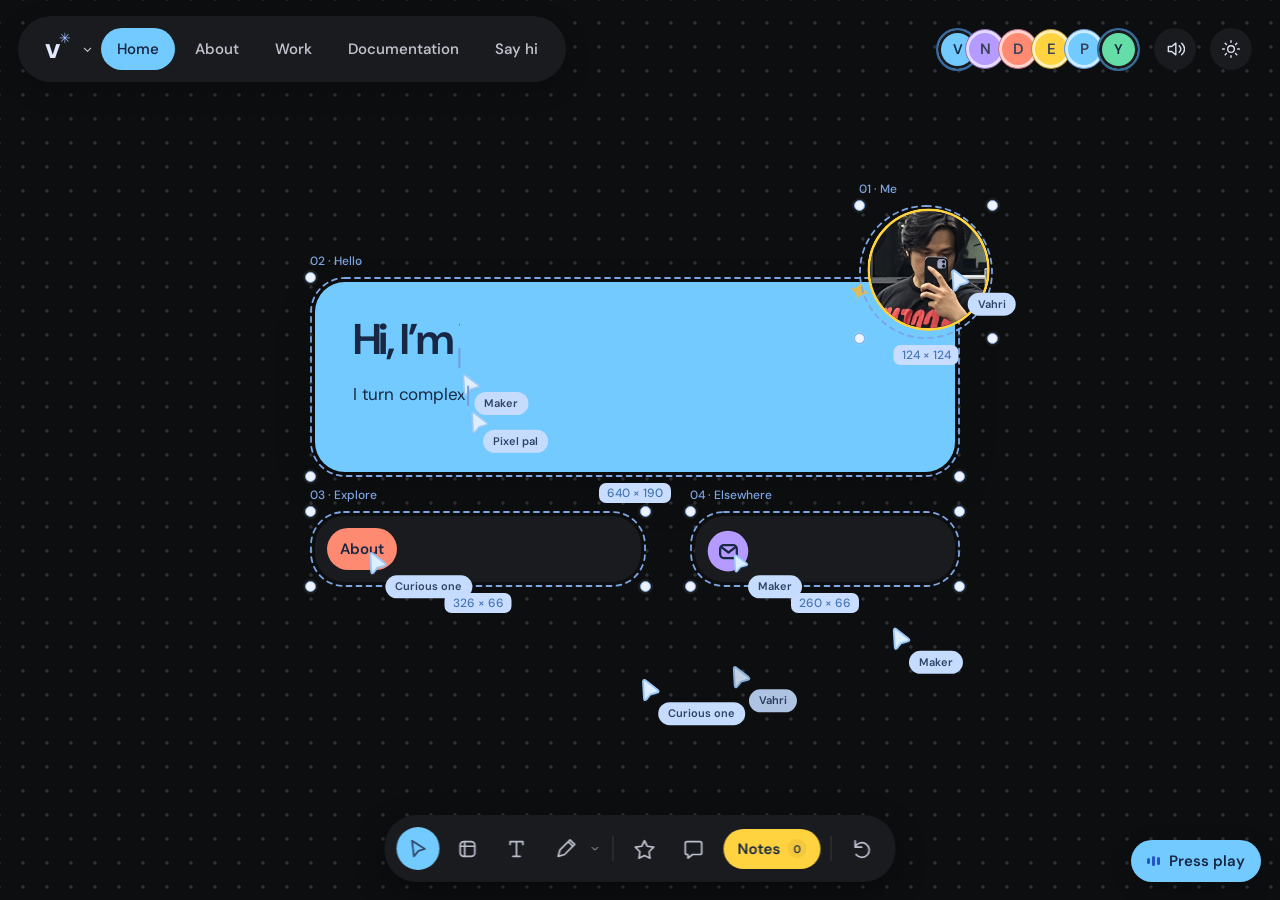
==== commit b965bb65: "Polish portfolio colors and Kantong motion; run page animations in parallel" ====
--- a/index.html
+++ b/index.html
@@ -7,9 +7,9 @@
   <script>try{document.documentElement.dataset.theme=localStorage.getItem('vahri-studio-theme')==='light'?'light':'dark'}catch{}</script>
   <title>Vahri’s studio · Home</title>
   <link rel="icon" href="data:image/svg+xml,%3Csvg xmlns='http://www.w3.org/2000/svg' viewBox='0 0 80 80'%3E%3Crect width='80' height='80' rx='24' fill='%23f9dbe9'/%3E%3Ctext x='40' y='57' text-anchor='middle' font-size='55' fill='%23684e91' font-family='serif'%3Ev%3C/text%3E%3C/svg%3E">
-  <link rel="preconnect" href="https://fonts.googleapis.com"><link rel="preconnect" href="https://fonts.gstatic.com" crossorigin><link href="https://fonts.googleapis.com/css2?family=DM+Sans:wght@400;450;500;550;600;650;700&family=Inter:wght@500&display=swap" rel="stylesheet">
-  <link rel="stylesheet" href="projects.css"><link rel="stylesheet" href="studio.css"><link rel="stylesheet" href="refinements.css"><link rel="stylesheet" href="dark.css"><link rel="stylesheet" href="polish.css"><link rel="stylesheet" href="charcoal.css"><link rel="stylesheet" href="pastel.css"><link rel="stylesheet" href="comments.css"><link rel="stylesheet" href="themes.css"><script src="studio.js?v=kantong-scroll" defer></script><script src="themes.js" defer></script><link rel="stylesheet" href="motion.css?v=kantong-breathing-headings"><script src="motion.js?v=about-smooth-placement" defer></script><script src="interactions.js" defer></script><script src="personal.js" defer></script><script src="contact.js?v=20261024" defer></script><link rel="stylesheet" href="documentation.css?v=20261025-return-visits"><link rel="stylesheet" href="contact.css?v=20261024-headings"><link rel="stylesheet" href="presence.css?v=20261025-return-visits"><script src="presence.js?v=20261025-return-visits" defer></script>
-<link rel="stylesheet" href="work.css?v=kantong-full-screens"><script src="work.js?v=kantong-rounded-screens" defer></script></head>
+  <link rel="preconnect" href="https://fonts.googleapis.com"><link rel="preconnect" href="https://fonts.gstatic.com" crossorigin><link href="https://fonts.googleapis.com/css2?family=DM+Sans:wght@400;450;500;550;600;650;700&family=Inter:wght@500&family=Caveat:wght@600&display=swap" rel="stylesheet">
+  <link rel="stylesheet" href="projects.css"><link rel="stylesheet" href="studio.css"><link rel="stylesheet" href="refinements.css"><link rel="stylesheet" href="dark.css"><link rel="stylesheet" href="polish.css"><link rel="stylesheet" href="charcoal.css"><link rel="stylesheet" href="pastel.css?v=studio-vivid-neutral-2"><link rel="stylesheet" href="comments.css"><link rel="stylesheet" href="themes.css"><script src="studio.js?v=studio-vivid-neutral-2" defer></script><script src="themes.js" defer></script><link rel="stylesheet" href="motion.css?v=studio-vivid-neutral-2"><script src="motion.js?v=parallel-placement-1" defer></script><script src="interactions.js" defer></script><script src="personal.js" defer></script><script src="contact.js?v=20261024" defer></script><link rel="stylesheet" href="documentation.css?v=studio-vivid-neutral-2"><link rel="stylesheet" href="contact.css?v=studio-vivid-neutral-2"><link rel="stylesheet" href="presence.css?v=20261025-return-visits"><script src="presence.js?v=studio-vivid-neutral-2" defer></script>
+<link rel="stylesheet" href="work.css?v=kantong-cover-float-2"><script src="work.js?v=kantong-cover-float-2" defer></script><link rel="stylesheet" href="palette.css?v=studio-vivid-neutral-2"></head>
 <body>
   <a href="#page-content" class="skip-link">Skip to content</a>
   <header class="studio-header">
@@ -88,16 +88,7 @@
 <div class="work-project-grid">
 <article class="work-grid-card" data-gallery-step="work-section" data-doc-reveal aria-label="Kantong">
 <a class="work-grid-cover" data-work-hover href="#kantong" aria-label="Explore Kantong">
-<span class="work-grid-art work-kantong-art" aria-hidden="true"><span class="kantong-cover-lockup">
-      <span class="kantong-cover-emblem" aria-hidden="true">
-        <img class="kantong-cover-hamster" src="work-assets/kantong/budget-hamster.png" alt="" width="300" height="300" draggable="false">
-        <svg class="kantong-cover-pocket" viewBox="0 0 220 112">
-          <path fill="#ffb91f" d="M7 8q0-8 9-7l49 8a320 320 0 0 0 90 0l49-8q9-1 9 7v43c0 34-39 60-103 60S7 85 7 51Z"/>
-          <path fill="#ffd051" d="m16 1 49 8a320 320 0 0 0 90 0l49-8q9-1 9 7v8l-55 11a320 320 0 0 1-96 0L7 16V8q0-8 9-7Z"/>
-          <path d="M23 28v21c0 25 34 48 87 48s87-23 87-48V28" fill="none" stroke="#fff1ae" stroke-width="2" stroke-dasharray="4 5" opacity=".75"/>
-        </svg>
-      </span>
-      </span></span></span>
+<span class="work-grid-art work-kantong-art" data-kantong-cover aria-hidden="true"><span class="kantong-cover-art"><img class="kantong-cover-fallback" src="work-assets/kantong/budget-hamster.png" alt=""></span></span>
 <span class="gallery-hover-note work-hover-note" aria-hidden="true"><span>Kantong ↗</span><p data-hover-description="See what’s left to spend and follow a receipt into your budget.">See what’s left to spend and follow a receipt into your budget.</p></span>
 </a></article>
 <article class="work-grid-card" data-gallery-step="work-section" data-doc-reveal aria-label="Coming soon"><div class="work-grid-cover work-soon work-soon-lilac"><h2>Coming soon.</h2></div></article>
@@ -105,80 +96,8 @@
 </div></div><div class="annotations" data-layer="work"></div></section>
 <section class="page-view work-view kantong-story" data-view="kantong" aria-label="Kantong, from Gmail to your budget" hidden><div class="work-canvas"><header class="case-heading work-heading movable" data-object="kantong-title" data-gallery-step="work-section"><h1 class="kantong-breathing-heading"><span class="heading-word" style="--word:0">Kantong,</span> <span class="heading-word" style="--word:1">from</span> <span class="heading-word" style="--word:2">Gmail</span> <span class="heading-word" style="--word:3">to</span> <span class="heading-word" style="--word:4">your</span> <span class="heading-word" style="--word:5">budget</span></h1></header><section class="case-block movable kantong-slot kantong-story-cover" data-object="kantong-story-2" data-gallery-step="work-section">
   <span class="object-label">02 · Cover</span>
-  <div class="kantong-brand-cover">
-    <div class="kantong-cover-doodles" aria-hidden="true">
-      <svg viewBox="0 0 64 64" class="kantong-doodle is-sky" style="--x:11%;--y:22%;--tilt:-13deg;--delay:0.00s">
-        <path class="doodle-shape" d="M13 10Q31 13 48 8L51 50l-8-4-7 9-9-6-8 6-6-45Z"/>
-        <path class="doodle-detail" d="M21 20q9 0 19-2m-17 11 16-2m-14 10 11-1"/>
-        <path class="doodle-stitch" d="M18 14l4 32"/>
-      </svg>
-      <svg viewBox="0 0 64 64" class="kantong-doodle is-gold" style="--x:28%;--y:14%;--tilt:10deg;--delay:-0.42s">
-        <path class="doodle-shape" d="M32 9q3 16 22 23-17 2-23 23-4-19-23-23 18-5 24-23Z"/>
-        <path class="doodle-detail" d="M47 11l2 7m-5-3 9-1"/>
-        <path class="doodle-stitch" d="M16 32q11-4 15-15"/>
-      </svg>
-      <svg viewBox="0 0 64 64" class="kantong-doodle is-cream" style="--x:52%;--y:14%;--tilt:-8deg;--delay:-0.84s">
-        <path class="doodle-shape" d="M32 9C48 8 55 18 54 31c0 15-11 24-25 22C14 52 8 43 9 29 10 15 20 10 32 9Z"/>
-        <path class="doodle-detail" d="M39 23c-12-7-20 6-8 9 13 3 7 14-6 9m10-23-5 28"/>
-        <path class="doodle-stitch" d="M15 33c1 10 7 15 16 15"/>
-      </svg>
-      <svg viewBox="0 0 64 64" class="kantong-doodle is-mint" style="--x:72%;--y:14%;--tilt:9deg;--delay:-1.26s">
-        <path class="doodle-shape" d="M12 19q0-7 8-7l29 3q6 0 6 7l-2 22q-1 7-8 7l-28-2q-6-1-6-7Z"/>
-        <path class="doodle-detail" d="M13 25q19 0 40 3m-33 9 12 1"/>
-        <path class="doodle-stitch" d="M16 41q3 5 10 4l19 2"/>
-      </svg>
-      <svg viewBox="0 0 64 64" class="kantong-doodle is-sky" style="--x:89%;--y:27%;--tilt:-9deg;--delay:-1.68s">
-        <path class="doodle-shape" d="M12 19q-1-7 7-8l28 1q8 0 8 9l1 23q0 7-7 8l-28 1q-7 0-8-7Z"/>
-        <path class="doodle-detail" d="M21 28l26-1m-25 10 8-1m5 0 10-1"/>
-        <path class="doodle-stitch" d="M16 22l2 22q1 5 7 5"/>
-      </svg>
-      <svg viewBox="0 0 64 64" class="kantong-doodle is-mint" style="--x:18%;--y:46%;--tilt:12deg;--delay:-2.10s">
-        <path class="doodle-shape" d="M13 25q15 4 38-2l-2 16c-2 10-11 15-20 14-9-1-15-6-16-15Z"/>
-        <path class="doodle-detail" d="M23 25q-2-8 4-14 9-6 16 1l-2 12"/>
-        <path class="doodle-stitch" d="M17 32q1 13 12 16 11 1 16-10"/>
-      </svg>
-      <svg viewBox="0 0 64 64" class="kantong-doodle is-cream" style="--x:82%;--y:51%;--tilt:8deg;--delay:-2.52s">
-        <path class="doodle-shape" d="M12 17q20-2 40 1l1 31q-19 4-40 0l-1-32Z"/>
-        <path class="doodle-detail" d="m15 20 16 12 19-13M14 46l11-10m26 10-11-11"/>
-        <path class="doodle-stitch" d="M17 18q14-2 30 0"/>
-      </svg>
-      <svg viewBox="0 0 64 64" class="kantong-doodle is-gold" style="--x:9%;--y:74%;--tilt:-10deg;--delay:-2.94s">
-        <path class="doodle-shape" d="M13 49q1-21-1-36m2 35q20 2 39-1M19 38l10-12 8 6 13-16-9 2 9-2-1 9"/>
-        <path class="doodle-detail" d="M22 42l4-5m8 3 4-5"/>
-        <path class="doodle-stitch" d="M17 53l30-1"/>
-      </svg>
-      <svg viewBox="0 0 64 64" class="kantong-doodle is-sky" style="--x:30%;--y:84%;--tilt:9deg;--delay:-3.36s">
-        <path class="doodle-shape" d="M21 14q12-6 24 1 10 8 6 22-6 16-22 14-17-2-17-18 0-13 9-19Z"/>
-        <path class="doodle-detail" d="M24 27q9-1 17 0m-18 8q9 1 17-1"/>
-        <path class="doodle-stitch" d="M17 35q1 11 12 12"/>
-      </svg>
-      <svg viewBox="0 0 64 64" class="kantong-doodle is-mint" style="--x:54%;--y:87%;--tilt:-8deg;--delay:-3.78s">
-        <path class="doodle-shape" d="M17 18q-1-6 6-8l19 2 1 8q9 5 8 19-2 13-17 14-17 1-21-12-3-13 4-23Z"/>
-        <path class="doodle-detail" d="M17 20q12-3 26 0m-12 8 1 14m-7-7 14-1"/>
-        <path class="doodle-stitch" d="M18 40q4 9 16 9"/>
-      </svg>
-      <svg viewBox="0 0 64 64" class="kantong-doodle is-cream" style="--x:73%;--y:76%;--tilt:-12deg;--delay:-4.20s">
-        <path class="doodle-shape" d="M13 19q2-7 9-6l25 1q7 1 7 8l-1 22q-1 7-8 8l-23-1q-8 0-8-7Z"/>
-        <path class="doodle-detail" d="M53 27q-7-2-14 0-8 2-5 8 2 5 8 4l11-1m-12-6 1 0"/>
-        <path class="doodle-stitch" d="M18 22l1 20q1 5 7 5"/>
-      </svg>
-      <svg viewBox="0 0 64 64" class="kantong-doodle is-gold" style="--x:91%;--y:72%;--tilt:13deg;--delay:-4.62s">
-        <path class="doodle-shape" d="M33 13q0 12 15 15-14 4-17 17-2-13-15-16 12-3 17-16Z"/>
-        <path class="doodle-detail" d="M46 43l7 1m-4-5v10M16 13l-4-4"/>
-        <path class="doodle-stitch" d="M24 29q7-4 8-10"/>
-      </svg>
-    </div>
-    <div class="kantong-cover-lockup">
-      <div class="kantong-cover-emblem" aria-hidden="true">
-        <img class="kantong-cover-hamster" src="work-assets/kantong/budget-hamster.png" alt="" width="300" height="300" draggable="false">
-        <svg class="kantong-cover-pocket" viewBox="0 0 220 112">
-          <path fill="#ffb91f" d="M7 8q0-8 9-7l49 8a320 320 0 0 0 90 0l49-8q9-1 9 7v43c0 34-39 60-103 60S7 85 7 51Z"/>
-          <path fill="#ffd051" d="m16 1 49 8a320 320 0 0 0 90 0l49-8q9-1 9 7v8l-55 11a320 320 0 0 1-96 0L7 16V8q0-8 9-7Z"/>
-          <path d="M23 28v21c0 25 34 48 87 48s87-23 87-48V28" fill="none" stroke="#fff1ae" stroke-width="2" stroke-dasharray="4 5" opacity=".75"/>
-        </svg>
-      </div>
-    </div>
-    <button class="kantong-cover-motion" type="button" aria-pressed="false" hidden>Pause animation</button>
+  <div class="kantong-brand-cover" data-kantong-cover>
+    <div class="kantong-cover-art" aria-hidden="true"><img class="kantong-cover-fallback" src="work-assets/kantong/budget-hamster.png" alt=""></div>
   </div>
 </section><section class="case-block movable kantong-slot kantong-bare kantong-facts-section" data-object="kantong-story-3" data-gallery-step="kantong-facts"><dl class="kantong-facts" aria-label="Project facts"><div class="kantong-fact"><dt>03 · Role</dt><dd>Product design & prototyping</dd></div><div class="kantong-fact"><dt>04 · Type</dt><dd>Personal concept</dd></div><div class="kantong-fact"><dt>05 · Platform</dt><dd>iOS app</dd></div><div class="kantong-fact"><dt>06 · Status</dt><dd>Interactive prototype</dd></div></dl></section><section id="project-about" class="case-block movable kantong-slot kantong-prose about-intro" data-object="kantong-story-4" data-gallery-step="work-section"><span class="object-label">04 · About the project</span><h2>From Gmail bill to expense record.</h2><p>Bills and payment receipts already arrive in Gmail. Kantong is designed to read those emails automatically, pull out the payment details, and turn them into categorized expense records.</p><p>The portfolio prototype simulates a Gmail message so you can follow it into Records and see the remaining budget update.</p></section><section id="project-app" class="case-block movable kantong-slot kantong-bare" data-object="kantong-story-5" data-gallery-step="work-section"><span class="object-label">05 · The app</span><div class="kantong-strip" role="region" tabindex="0" aria-label="App screens, scroll horizontally"><figure><button class="kantong-screen-trigger" type="button" data-screen data-caption="06 · Home" aria-label="Enlarge 06 · Home"><span class="kantong-screen-label">06 · Home</span><span class="kantong-capture"><img src="work-assets/kantong/flow-home.png?v=native-1x" alt="Home" width="402" height="874" loading="lazy" draggable="false"></span></button></figure><figure><button class="kantong-screen-trigger" type="button" data-screen data-caption="07 · Statistics" aria-label="Enlarge 07 · Statistics"><span class="kantong-screen-label">07 · Statistics</span><span class="kantong-capture"><img src="work-assets/kantong/flow-statistics.png?v=native-1x" alt="Statistics" width="402" height="874" loading="lazy" draggable="false"></span></button></figure><figure><button class="kantong-screen-trigger" type="button" data-screen data-caption="08 · Records" aria-label="Enlarge 08 · Records"><span class="kantong-screen-label">08 · Records</span><span class="kantong-capture"><img src="work-assets/kantong/flow-records.png?v=native-1x" alt="Records" width="402" height="874" loading="lazy" draggable="false"></span></button></figure><figure><button class="kantong-screen-trigger" type="button" data-screen data-caption="09 · Settings" aria-label="Enlarge 09 · Settings"><span class="kantong-screen-label">09 · Settings</span><span class="kantong-capture"><img src="work-assets/kantong/flow-settings.png?v=native-1x" alt="Settings" width="402" height="874" loading="lazy" draggable="false"></span></button></figure></div></section><section class="case-block movable kantong-slot kantong-quote about-quote" data-object="kantong-story-6" data-gallery-step="work-section"><span class="object-label">06 · Product idea</span><h2 class="kantong-breathing-heading"><span class="heading-word" style="--word:0">The</span> <span class="heading-word" style="--word:1">bill</span> <span class="heading-word" style="--word:2">arrives</span> <span class="heading-word" style="--word:3">in</span> <span class="heading-word" style="--word:4">Gmail.</span> <span class="heading-word" style="--word:5">The</span> <span class="heading-word" style="--word:6">expense</span> <span class="heading-word" style="--word:7">lands</span> <span class="heading-word" style="--word:8">in</span> <span class="heading-word" style="--word:9">Kantong.</span></h2></section><section class="case-block movable kantong-slot kantong-bare" data-object="kantong-story-7" data-gallery-step="work-section"><span class="object-label">07 · All app screens</span><div class="kantong-strip" role="region" tabindex="0" aria-label="All Kantong app screens, scroll horizontally">
 <figure><button class="kantong-screen-trigger" type="button" data-screen data-caption="01 · Onboarding" aria-label="Enlarge 01 · Onboarding"><span class="kantong-screen-label">01 · Onboarding</span><span class="kantong-capture"><img src="work-assets/kantong/flow-onboarding.png" alt="Onboarding" width="402" height="874" loading="lazy" draggable="false"></span></button></figure>
@@ -198,47 +117,25 @@
 </section>
 <section class="case-block movable kantong-slot kantong-bare kantong-storyboard" data-object="kantong-story-15" data-gallery-step="work-section" aria-label="Storyboard: from Gmail to Kantong">
 <svg class="kantong-storyboard-symbols" width="0" height="0" aria-hidden="true"><defs>
-<g id="kb-phone"><rect x="-24" y="-38" width="48" height="76" rx="12" fill="#edf4fc"/><path d="M-6-29H6M-8 29H8"/></g>
-<g id="kb-mail"><rect x="-23" y="-15" width="46" height="30" rx="7" fill="#f5dce2"/><path d="m-21-11 17 13q4 3 8 0l17-13"/></g>
-<g id="kb-bill"><rect x="-19" y="-28" width="38" height="56" rx="8" fill="#fffaf0"/><path d="M-10-14h20m-20 10h20m-20 10H4m-14 10H0"/></g>
-<g id="kb-ledger"><rect x="-28" y="-24" width="56" height="48" rx="9" fill="#dceee5"/><path d="M-17-11H2m7 0h8m-34 11H2m7 0h8m-34 11H2m7 0h8"/></g>
-<g id="kb-check"><circle r="15" fill="#dceee5"/><path d="m-7 0 5 5 9-10"/></g>
-<g id="kb-search"><circle cx="-4" cy="-4" r="16" fill="#e6edf9" fill-opacity=".84"/><path d="m8 8 13 13"/></g>
-<g id="kb-tag"><path d="M-21-12h27q5 0 8 4l8 8-8 8q-3 4-8 4h-27Z" fill="#f6e2b8"/><circle cx="11" r="2"/></g>
-<g id="kb-chart"><rect x="-35" y="-25" width="70" height="50" rx="10" fill="#e3edfa"/><path d="m-22 11 12-10 10 4 20-17m-9 0h9v9"/></g>
-</defs></svg><div class="kantong-storyboard-grid"><article class="kantong-storyboard-card">
-  <span class="object-label">01 · Choose the Gmail account</span>
-  <svg class="kantong-storyboard-art" viewBox="0 0 184 138" aria-hidden="true"><rect width="184" height="138" rx="15" fill="#fbf7e9"/><ellipse cx="92" cy="70" rx="57" ry="47" fill="#e6eef9"/><g fill="none" stroke="#4d5564" stroke-width="1.8" stroke-linecap="round" stroke-linejoin="round"><use href="#kb-phone" transform="translate(85 69) rotate(0) scale(1.12)"/><use href="#kb-mail" transform="translate(85 67) rotate(0) scale(0.63)"/><use href="#kb-check" transform="translate(119 94) rotate(0) scale(0.85)"/></g></svg>
-  <div class="kantong-storyboard-copy"><span aria-hidden="true">1</span><div><h3>Choose the Gmail account</h3><p>Start with the inbox that already receives your bills and payment receipts.</p></div></div>
-</article><article class="kantong-storyboard-card">
-  <span class="object-label">02 · A bill arrives</span>
-  <svg class="kantong-storyboard-art" viewBox="0 0 184 138" aria-hidden="true"><rect width="184" height="138" rx="15" fill="#fbf7e9"/><ellipse cx="92" cy="70" rx="57" ry="47" fill="#f6e4e6"/><g fill="none" stroke="#4d5564" stroke-width="1.8" stroke-linecap="round" stroke-linejoin="round"><use href="#kb-bill" transform="translate(104 54) rotate(9) scale(0.94)"/><use href="#kb-mail" transform="translate(78 84) rotate(-9) scale(1.23)"/><path d="M122 36l8-7m-1 16h12"/></g></svg>
-  <div class="kantong-storyboard-copy"><span aria-hidden="true">2</span><div><h3>A bill arrives</h3><p>A payment confirmation lands in Gmail with a merchant and amount.</p></div></div>
-</article><article class="kantong-storyboard-card">
-  <span class="object-label">03 · Read the receipt</span>
-  <svg class="kantong-storyboard-art" viewBox="0 0 184 138" aria-hidden="true"><rect width="184" height="138" rx="15" fill="#fbf7e9"/><ellipse cx="92" cy="70" rx="57" ry="47" fill="#e3eee8"/><g fill="none" stroke="#4d5564" stroke-width="1.8" stroke-linecap="round" stroke-linejoin="round"><use href="#kb-bill" transform="translate(75 68) rotate(-8) scale(1.22)"/><use href="#kb-search" transform="translate(110 78) rotate(0) scale(1.12)"/></g></svg>
-  <div class="kantong-storyboard-copy"><span aria-hidden="true">3</span><div><h3>Read the receipt</h3><p>Kantong pulls the payment details out of the email.</p></div></div>
-</article><article class="kantong-storyboard-card">
-  <span class="object-label">04 · Assign a category</span>
-  <svg class="kantong-storyboard-art" viewBox="0 0 184 138" aria-hidden="true"><rect width="184" height="138" rx="15" fill="#fbf7e9"/><ellipse cx="92" cy="70" rx="57" ry="47" fill="#f7eacb"/><g fill="none" stroke="#4d5564" stroke-width="1.8" stroke-linecap="round" stroke-linejoin="round"><use href="#kb-bill" transform="translate(66 69) rotate(-8) scale(1)"/><use href="#kb-tag" transform="translate(110 78) rotate(9) scale(1.05)"/></g></svg>
-  <div class="kantong-storyboard-copy"><span aria-hidden="true">4</span><div><h3>Assign a category</h3><p>The sample payment goes into Fitness so it counts against the right allowance.</p></div></div>
-</article><article class="kantong-storyboard-card">
-  <span class="object-label">05 · Record the expense</span>
-  <svg class="kantong-storyboard-art" viewBox="0 0 184 138" aria-hidden="true"><rect width="184" height="138" rx="15" fill="#fbf7e9"/><ellipse cx="92" cy="70" rx="57" ry="47" fill="#e3eee8"/><g fill="none" stroke="#4d5564" stroke-width="1.8" stroke-linecap="round" stroke-linejoin="round"><use href="#kb-ledger" transform="translate(87 68) rotate(0) scale(1.23)"/><use href="#kb-check" transform="translate(119 91) rotate(0) scale(1)"/></g></svg>
-  <div class="kantong-storyboard-copy"><span aria-hidden="true">5</span><div><h3>Record the expense</h3><p>The demo shows Recorded once the payment appears in the ledger.</p></div></div>
-</article><article class="kantong-storyboard-card">
-  <span class="object-label">06 · Open it in Records</span>
-  <svg class="kantong-storyboard-art" viewBox="0 0 184 138" aria-hidden="true"><rect width="184" height="138" rx="15" fill="#fbf7e9"/><ellipse cx="92" cy="70" rx="57" ry="47" fill="#e6eef9"/><g fill="none" stroke="#4d5564" stroke-width="1.8" stroke-linecap="round" stroke-linejoin="round"><use href="#kb-phone" transform="translate(83 68) rotate(0) scale(1.17)"/><use href="#kb-ledger" transform="translate(83 67) rotate(0) scale(0.66)"/><use href="#kb-search" transform="translate(115 90) rotate(0) scale(0.88)"/></g></svg>
-  <div class="kantong-storyboard-copy"><span aria-hidden="true">6</span><div><h3>Open it in Records</h3><p>Tap View in Records to check the amount, category, and email source.</p></div></div>
-</article><article class="kantong-storyboard-card">
-  <span class="object-label">07 · Review the source</span>
-  <svg class="kantong-storyboard-art" viewBox="0 0 184 138" aria-hidden="true"><rect width="184" height="138" rx="15" fill="#fbf7e9"/><ellipse cx="92" cy="70" rx="57" ry="47" fill="#f6e4e6"/><g fill="none" stroke="#4d5564" stroke-width="1.8" stroke-linecap="round" stroke-linejoin="round"><use href="#kb-ledger" transform="translate(67 68) rotate(-6) scale(0.96)"/><use href="#kb-mail" transform="translate(121 78) rotate(8) scale(0.91)"/><path d="M88 71q8-7 17-2m-6-7 6 7-7 4"/></g></svg>
-  <div class="kantong-storyboard-copy"><span aria-hidden="true">7</span><div><h3>Review the source</h3><p>Use the details in Records to check where the expense came from.</p></div></div>
-</article><article class="kantong-storyboard-card">
-  <span class="object-label">08 · See what’s left</span>
-  <svg class="kantong-storyboard-art" viewBox="0 0 184 138" aria-hidden="true"><rect width="184" height="138" rx="15" fill="#fbf7e9"/><ellipse cx="92" cy="70" rx="57" ry="47" fill="#e3eee8"/><g fill="none" stroke="#4d5564" stroke-width="1.8" stroke-linecap="round" stroke-linejoin="round"><use href="#kb-chart" transform="translate(88 70) rotate(0) scale(1.15)"/><use href="#kb-check" transform="translate(129 50) rotate(0) scale(0.83)"/></g></svg>
-  <div class="kantong-storyboard-copy"><span aria-hidden="true">8</span><div><h3>See what’s left</h3><p>The category budget updates as soon as the expense is recorded.</p></div></div>
-</article></div></section><section class="case-block movable kantong-slot kantong-prose about-intro" data-object="kantong-story-16" data-gallery-step="work-section"><span class="object-label">16 · Flows</span><h2>Follow a Gmail receipt into the ledger.</h2><p>Start with the email simulation, open the recorded expense, and check how it changed the budget. The other flows show setup, manual entry, and spending review.</p><div class="work-actions"><a class="pill lilac" href="#kantong-flows">See every screen as a flow ↗</a><a class="pill blue" href="#kantong-prototype">Try the prototype ↗</a></div></section><section class="case-block movable kantong-slot kantong-bare" data-object="kantong-story-17" data-gallery-step="work-section"><span class="object-label">17 · Flow screens</span><div class="kantong-strip" role="region" tabindex="0" aria-label="Gmail receipt to recorded expense, scroll horizontally">
+<g id="kb-phone"><path d="M-24-52Q-33-51-32-40L-31 42Q-31 52-20 53L24 51Q33 50 32 39L31-42Q31-53 20-53Z" fill="#283b92" stroke="none" transform="translate(5 5)"/><path d="M-24-52Q-33-51-32-40L-31 42Q-31 52-20 53L24 51Q33 50 32 39L31-42Q31-53 20-53Z" fill="#fffdf5"/><path d="M-24-35L23-36 24 34-23 35Z" fill="#4574f5"/><path d="M-7-44L8-44M-7 44L9 44"/></g>
+<g id="kb-mail"><path d="M-30-20L29-18Q34-18 34-12L32 21-32 20-34-13Q-34-20-30-20Z" fill="#ff7869"/><path d="M-31-16L-3 5Q0 8 5 4L30-15" fill="#ffa393"/><path d="M-31 17L-13 2M31 18L13 3"/></g>
+<g id="kb-bill"><path d="M-25-38L25-37 24 38 16 33 8 39 0 34-9 39-17 34-25 38Z" fill="#fffdf5"/><path d="M-14-23L13-23" stroke="#ef604c" stroke-width="5"/><path d="M-14-10L15-11M-14 0L8 0M-14 10L15 9"/><path d="M-14 23L-2 23" stroke="#4165eb" stroke-width="4"/><path d="M9 21L15 21"/></g>
+<g id="kb-ledger"><path d="M-36-31Q-38-37-30-37L33-35 35 34-35 36Z" fill="#fffdf5"/><path d="M-35-18L33-17 33-35-30-37Q-38-37-36-31Z" fill="#4165eb"/><path d="M-21-27L-5-27" stroke="#fffdf5"/><path d="M-25-5L9-5M-25 9L5 9M-25 23L10 23"/><path d="M19-7L23-3 29-11M19 7L23 11 29 3M19 21L23 25 29 17" stroke="#00865d" stroke-width="2.7"/></g>
+<g id="kb-check"><path d="M-7-23L3-19 14-21 18-12 26-5 22 5 23 15 12 19 4 26-6 21-17 21-20 10-26 2-21-8-18-19Z" fill="#bdf04d"/><path d="M-11 1L-2 10 13-8" stroke-width="3.5"/></g>
+<g id="kb-search"><path d="M12 14L29 31" stroke-width="10"/><path d="M12 14L29 31" stroke="#ff7869" stroke-width="6"/><circle r="23" fill="#8cddf9" fill-opacity=".83" stroke-width="3"/><path d="M-13-7Q-10-15-2-15" stroke="#fffdf5" stroke-width="3.5"/></g>
+<g id="kb-tag"><path d="M-35-19L13-20 34-1 14 20-35 18Z" fill="#ffca3a"/><circle cx="17" r="3"/><path d="M-24-5L3-5M-24 5L-7 5"/></g>
+<g id="kb-chart"><path d="M-45-36L43-34 45 35-43 37Z" fill="#fffdf5"/><path d="M-33-23L-13-23" stroke="#4165eb" stroke-width="4"/><path d="M-31 22L-31 10-20 10-20 22Z" fill="#ff7869"/><path d="M-10 22L-10-1 1-1 1 22Z" fill="#ffca3a"/><path d="M12 22L12-15 23-15 23 22Z" fill="#36bf88"/><path d="M-34 25L30 25"/></g>
+<g id="kb-star"><path d="M0-12L4-3 13 0 4 4 0 13-4 4-13 0-4-4Z"/></g>
+</defs></svg>
+<div class="kantong-storyboard-toolbar"><span>Little steps. A little money magic.</span></div>
+<div class="kantong-storyboard-grid"><article class="kantong-storyboard-card" data-story-step="1" style="--story-delay:0ms"><span class="object-label">01 · Choose the Gmail account</span><svg class="kantong-storyboard-art" viewBox="0 0 240 180" aria-hidden="true"><path class="kb-blob" d="M44 51Q70 21 121 29T195 71Q211 104 172 139T78 145Q28 125 44 51Z"/><path class="kb-pencil" d="M53 145Q103 158 178 137M59 151Q111 162 151 149"/><text class="kb-note" x="19" y="29" transform="rotate(-5 19 29)">hello, inbox!</text><g class="kb-confetti"><use href="#kb-star" transform="translate(193 39) rotate(12) scale(.65)" fill="var(--kb-accent)"/><use href="#kb-star" transform="translate(43 127) rotate(-10) scale(.5)" fill="#fffdf5"/><path d="M186 132l5 8m5-13 9 3M40 49l-5-6m-3 16-8-1"/><circle cx="203" cy="105" r="3" fill="var(--kb-accent)" stroke="none"/></g><g class="kb-scene"><g class="kb-rock"><use href="#kb-phone" transform="translate(115 90) rotate(-5) scale(1)"/></g><g class="kb-deliver"><use href="#kb-mail" transform="translate(114 87) rotate(-5) scale(0.65)"/></g><g class="kb-confirm"><use href="#kb-check" transform="translate(160 125) rotate(10) scale(0.8)"/></g></g><path class="kb-ground" d="M79 159Q115 156 150 158"/></svg><div class="kantong-storyboard-copy"><span aria-hidden="true">1</span><div><h3>Choose the Gmail account</h3><p>Start with the inbox that already receives your bills and payment receipts.</p></div></div></article>
+<article class="kantong-storyboard-card" data-story-step="2" style="--story-delay:60ms"><span class="object-label">02 · A bill arrives</span><svg class="kantong-storyboard-art" viewBox="0 0 240 180" aria-hidden="true"><path class="kb-blob" d="M44 64Q29 35 94 31T188 49Q220 80 185 123T104 150Q39 145 44 64Z"/><path class="kb-pencil" d="M53 145Q103 158 178 137M59 151Q111 162 151 149"/><text class="kb-note" x="19" y="29" transform="rotate(-5 19 29)">you’ve got mail</text><g class="kb-confetti"><use href="#kb-star" transform="translate(193 39) rotate(12) scale(.65)" fill="var(--kb-accent)"/><use href="#kb-star" transform="translate(43 127) rotate(-10) scale(.5)" fill="#fffdf5"/><path d="M186 132l5 8m5-13 9 3M40 49l-5-6m-3 16-8-1"/><circle cx="203" cy="105" r="3" fill="var(--kb-accent)" stroke="none"/></g><g class="kb-scene"><g class="kb-receipt"><use href="#kb-bill" transform="translate(135 72) rotate(10) scale(1)"/></g><g class="kb-catch"><use href="#kb-mail" transform="translate(105 116) rotate(-8) scale(1.2)"/></g><path class="kb-trail" d="M48 66L72 73M42 79L64 83M52 93L70 94"/></g><path class="kb-ground" d="M79 159Q115 156 150 158"/></svg><div class="kantong-storyboard-copy"><span aria-hidden="true">2</span><div><h3>A bill arrives</h3><p>A payment confirmation lands in Gmail with a merchant and amount.</p></div></div></article>
+<article class="kantong-storyboard-card" data-story-step="3" style="--story-delay:120ms"><span class="object-label">03 · Read the receipt</span><svg class="kantong-storyboard-art" viewBox="0 0 240 180" aria-hidden="true"><path class="kb-blob" d="M40 83Q28 39 90 27T185 50Q212 73 190 126T100 145Q47 154 40 83Z"/><path class="kb-pencil" d="M53 145Q103 158 178 137M59 151Q111 162 151 149"/><text class="kb-note" x="19" y="29" transform="rotate(-5 19 29)">found it!</text><g class="kb-confetti"><use href="#kb-star" transform="translate(193 39) rotate(12) scale(.65)" fill="var(--kb-accent)"/><use href="#kb-star" transform="translate(43 127) rotate(-10) scale(.5)" fill="#fffdf5"/><path d="M186 132l5 8m5-13 9 3M40 49l-5-6m-3 16-8-1"/><circle cx="203" cy="105" r="3" fill="var(--kb-accent)" stroke="none"/></g><g class="kb-scene"><g class="kb-rock"><use href="#kb-bill" transform="translate(101 90) rotate(-8) scale(1.25)"/></g><g class="kb-scan"><use href="#kb-search" transform="translate(146 100) rotate(0) scale(1)"/></g></g><path class="kb-ground" d="M79 159Q115 156 150 158"/></svg><div class="kantong-storyboard-copy"><span aria-hidden="true">3</span><div><h3>Read the receipt</h3><p>Kantong pulls the payment details out of the email.</p></div></div></article>
+<article class="kantong-storyboard-card" data-story-step="4" style="--story-delay:180ms"><span class="object-label">04 · Assign a category</span><svg class="kantong-storyboard-art" viewBox="0 0 240 180" aria-hidden="true"><path class="kb-blob" d="M48 48Q90 19 146 33T195 89Q204 136 150 147T59 134Q22 103 48 48Z"/><path class="kb-pencil" d="M53 145Q103 158 178 137M59 151Q111 162 151 149"/><text class="kb-note" x="19" y="29" transform="rotate(-5 19 29)">in the right pocket</text><g class="kb-confetti"><use href="#kb-star" transform="translate(193 39) rotate(12) scale(.65)" fill="var(--kb-accent)"/><use href="#kb-star" transform="translate(43 127) rotate(-10) scale(.5)" fill="#fffdf5"/><path d="M186 132l5 8m5-13 9 3M40 49l-5-6m-3 16-8-1"/><circle cx="203" cy="105" r="3" fill="var(--kb-accent)" stroke="none"/></g><g class="kb-scene"><g class="kb-rock"><use href="#kb-bill" transform="translate(89 87) rotate(-9) scale(1.1)"/></g><g class="kb-stamp"><use href="#kb-tag" transform="translate(147 108) rotate(10) scale(1)"/></g></g><path class="kb-ground" d="M79 159Q115 156 150 158"/></svg><div class="kantong-storyboard-copy"><span aria-hidden="true">4</span><div><h3>Assign a category</h3><p>The sample payment goes into Fitness so it counts against the right allowance.</p></div></div></article>
+<article class="kantong-storyboard-card" data-story-step="5" style="--story-delay:0ms"><span class="object-label">05 · Record the expense</span><svg class="kantong-storyboard-art" viewBox="0 0 240 180" aria-hidden="true"><path class="kb-blob" d="M44 51Q70 21 121 29T195 71Q211 104 172 139T78 145Q28 125 44 51Z"/><path class="kb-pencil" d="M53 145Q103 158 178 137M59 151Q111 162 151 149"/><text class="kb-note" x="19" y="29" transform="rotate(-5 19 29)">all noted!</text><g class="kb-confetti"><use href="#kb-star" transform="translate(193 39) rotate(12) scale(.65)" fill="var(--kb-accent)"/><use href="#kb-star" transform="translate(43 127) rotate(-10) scale(.5)" fill="#fffdf5"/><path d="M186 132l5 8m5-13 9 3M40 49l-5-6m-3 16-8-1"/><circle cx="203" cy="105" r="3" fill="var(--kb-accent)" stroke="none"/></g><g class="kb-scene"><g class="kb-receipt"><use href="#kb-ledger" transform="translate(110 89) rotate(-5) scale(1.23)"/></g><g class="kb-confirm"><use href="#kb-check" transform="translate(161 125) rotate(8) scale(0.9)"/></g></g><path class="kb-ground" d="M79 159Q115 156 150 158"/></svg><div class="kantong-storyboard-copy"><span aria-hidden="true">5</span><div><h3>Record the expense</h3><p>The demo shows Recorded once the payment appears in the ledger.</p></div></div></article>
+<article class="kantong-storyboard-card" data-story-step="6" style="--story-delay:60ms"><span class="object-label">06 · Open it in Records</span><svg class="kantong-storyboard-art" viewBox="0 0 240 180" aria-hidden="true"><path class="kb-blob" d="M44 64Q29 35 94 31T188 49Q220 80 185 123T104 150Q39 145 44 64Z"/><path class="kb-pencil" d="M53 145Q103 158 178 137M59 151Q111 162 151 149"/><text class="kb-note" x="19" y="29" transform="rotate(-5 19 29)">take a closer look</text><g class="kb-confetti"><use href="#kb-star" transform="translate(193 39) rotate(12) scale(.65)" fill="var(--kb-accent)"/><use href="#kb-star" transform="translate(43 127) rotate(-10) scale(.5)" fill="#fffdf5"/><path d="M186 132l5 8m5-13 9 3M40 49l-5-6m-3 16-8-1"/><circle cx="203" cy="105" r="3" fill="var(--kb-accent)" stroke="none"/></g><g class="kb-scene"><g class="kb-rock"><use href="#kb-phone" transform="translate(111 89) rotate(-4) scale(1)"/></g><g class="kb-receipt"><use href="#kb-ledger" transform="translate(111 88) rotate(-4) scale(0.59)"/></g><g class="kb-scan"><use href="#kb-search" transform="translate(154 117) rotate(-7) scale(0.8)"/></g></g><path class="kb-ground" d="M79 159Q115 156 150 158"/></svg><div class="kantong-storyboard-copy"><span aria-hidden="true">6</span><div><h3>Open it in Records</h3><p>Tap View in Records to check the amount, category, and email source.</p></div></div></article>
+<article class="kantong-storyboard-card" data-story-step="7" style="--story-delay:120ms"><span class="object-label">07 · Review the source</span><svg class="kantong-storyboard-art" viewBox="0 0 240 180" aria-hidden="true"><path class="kb-blob" d="M40 83Q28 39 90 27T185 50Q212 73 190 126T100 145Q47 154 40 83Z"/><path class="kb-pencil" d="M53 145Q103 158 178 137M59 151Q111 162 151 149"/><text class="kb-note" x="19" y="29" transform="rotate(-5 19 29)">back to the source</text><g class="kb-confetti"><use href="#kb-star" transform="translate(193 39) rotate(12) scale(.65)" fill="var(--kb-accent)"/><use href="#kb-star" transform="translate(43 127) rotate(-10) scale(.5)" fill="#fffdf5"/><path d="M186 132l5 8m5-13 9 3M40 49l-5-6m-3 16-8-1"/><circle cx="203" cy="105" r="3" fill="var(--kb-accent)" stroke="none"/></g><g class="kb-scene"><g class="kb-rock"><use href="#kb-ledger" transform="translate(84 88) rotate(-8) scale(0.96)"/></g><path class="kb-trail" d="M121 69Q148 51 169 74M159 72L170 76 169 64"/><g class="kb-source"><use href="#kb-mail" transform="translate(165 110) rotate(10) scale(0.88)"/></g></g><path class="kb-ground" d="M79 159Q115 156 150 158"/></svg><div class="kantong-storyboard-copy"><span aria-hidden="true">7</span><div><h3>Review the source</h3><p>Use the details in Records to check where the expense came from.</p></div></div></article>
+<article class="kantong-storyboard-card" data-story-step="8" style="--story-delay:180ms"><span class="object-label">08 · See what’s left</span><svg class="kantong-storyboard-art" viewBox="0 0 240 180" aria-hidden="true"><path class="kb-blob" d="M48 48Q90 19 146 33T195 89Q204 136 150 147T59 134Q22 103 48 48Z"/><path class="kb-pencil" d="M53 145Q103 158 178 137M59 151Q111 162 151 149"/><text class="kb-note" x="19" y="29" transform="rotate(-5 19 29)">more clarity!</text><g class="kb-confetti"><use href="#kb-star" transform="translate(193 39) rotate(12) scale(.65)" fill="var(--kb-accent)"/><use href="#kb-star" transform="translate(43 127) rotate(-10) scale(.5)" fill="#fffdf5"/><path d="M186 132l5 8m5-13 9 3M40 49l-5-6m-3 16-8-1"/><circle cx="203" cy="105" r="3" fill="var(--kb-accent)" stroke="none"/></g><g class="kb-scene"><g class="kb-receipt"><use href="#kb-chart" transform="translate(109 93) rotate(-5) scale(1.2)"/></g><g class="kb-confirm"><use href="#kb-check" transform="translate(165 58) rotate(8) scale(0.78)"/></g></g><path class="kb-ground" d="M79 159Q115 156 150 158"/></svg><div class="kantong-storyboard-copy"><span aria-hidden="true">8</span><div><h3>See what’s left</h3><p>The category budget updates as soon as the expense is recorded.</p></div></div></article></div></section><section class="case-block movable kantong-slot kantong-prose about-intro" data-object="kantong-story-16" data-gallery-step="work-section"><span class="object-label">16 · Flows</span><h2>Follow a Gmail receipt into the ledger.</h2><p>Start with the email simulation, open the recorded expense, and check how it changed the budget. The other flows show setup, manual entry, and spending review.</p><div class="work-actions"><a class="pill lilac" href="#kantong-flows">See every screen as a flow ↗</a><a class="pill blue" href="#kantong-prototype">Try the prototype ↗</a></div></section><section class="case-block movable kantong-slot kantong-bare" data-object="kantong-story-17" data-gallery-step="work-section"><span class="object-label">17 · Flow screens</span><div class="kantong-strip" role="region" tabindex="0" aria-label="Gmail receipt to recorded expense, scroll horizontally">
 <figure><button class="kantong-screen-trigger" type="button" data-screen data-caption="17 · Gmail notification" aria-label="Enlarge 17 · Gmail notification"><span class="kantong-screen-label">17 · Gmail notification</span><span class="kantong-capture"><img src="work-assets/kantong/flow-gmail-incoming.png" alt="Gmail notification" width="799" height="1736" loading="lazy" draggable="false"></span></button></figure>
 <figure><button class="kantong-screen-trigger" type="button" data-screen data-caption="18 · Dynamic Island reads the receipt" aria-label="Enlarge 18 · Dynamic Island reads the receipt"><span class="kantong-screen-label">18 · Dynamic Island reads the receipt</span><span class="kantong-capture"><img src="work-assets/kantong/flow-gmail-reading.png" alt="Dynamic Island reads the receipt" width="799" height="1736" loading="lazy" draggable="false"></span></button></figure>
 <figure><button class="kantong-screen-trigger" type="button" data-screen data-caption="19 · Expense recorded" aria-label="Enlarge 19 · Expense recorded"><span class="kantong-screen-label">19 · Expense recorded</span><span class="kantong-capture"><img src="work-assets/kantong/flow-gmail-recorded.png" alt="Expense recorded" width="799" height="1736" loading="lazy" draggable="false"></span></button></figure>
@@ -256,10 +153,10 @@
 <h2 class="kantong-breathing-heading"><span class="heading-word" style="--word:0">What</span> <span class="heading-word" style="--word:1">I</span> <span class="heading-word" style="--word:2">built</span> <span class="heading-word" style="--word:3">it</span> <span class="heading-word" style="--word:4">with.</span></h2>
 <p>From screen design to a working prototype that records receipts and updates the budget.</p>
 <ul class="kantong-tool-list" role="list">
-<li><svg viewBox="0 0 44 44" fill="none" stroke="currentColor" stroke-width="2.3" stroke-linecap="round" stroke-linejoin="round" aria-hidden="true"><path d="M12 11a5 5 0 0 1 5-5h5v10h-5a5 5 0 0 1-5-5Zm10-5h5a5 5 0 0 1 0 10h-5Zm-10 15a5 5 0 0 1 5-5h5v10h-5a5 5 0 0 1-5-5Zm0 10a5 5 0 0 1 5-5h5v5a5 5 0 1 1-10 0Z"/><circle cx="27" cy="21" r="5"/></svg><strong>Figma</strong><span>Wireframes and screen design</span></li>
-<li><svg viewBox="0 0 44 44" fill="none" stroke="currentColor" stroke-width="2.3" stroke-linecap="round" stroke-linejoin="round" aria-hidden="true"><ellipse cx="22" cy="22" rx="18" ry="7"/><ellipse cx="22" cy="22" rx="18" ry="7" transform="rotate(60 22 22)"/><ellipse cx="22" cy="22" rx="18" ry="7" transform="rotate(120 22 22)"/><circle cx="22" cy="22" r="2" fill="currentColor"/></svg><strong>React Native</strong><span>Mobile interface and interactions</span></li>
-<li><svg viewBox="0 0 44 44" fill="none" stroke="currentColor" stroke-width="2.3" stroke-linecap="round" stroke-linejoin="round" aria-hidden="true"><path d="M5 33 20 10a2.4 2.4 0 0 1 4 0l15 23-4 3-12-17a1.2 1.2 0 0 0-2 0L9 36Z" fill="currentColor" stroke="none"/></svg><strong>Expo</strong><span>Interactive prototype on the web</span></li>
-<li><svg viewBox="0 0 44 44" fill="none" stroke="currentColor" stroke-width="2.3" stroke-linecap="round" stroke-linejoin="round" aria-hidden="true"><rect x="5" y="5" width="34" height="34" rx="7"/><path d="M11 22h10m-5 0v10m17-9c-5-4-11 1-5 4 7 3 2 8-4 4"/></svg><strong>TypeScript</strong><span>Transaction and budget logic</span></li>
+<li><span class="kantong-tool-logo" aria-hidden="true"><img src="work-assets/brands/figma.svg" width="44" height="44" alt="" loading="lazy" decoding="async"></span><strong>Figma</strong><span>Wireframes and screen design</span></li>
+<li><span class="kantong-tool-logo" aria-hidden="true"><img src="work-assets/brands/react-native.svg" width="44" height="44" alt="" loading="lazy" decoding="async"></span><strong>React Native</strong><span>Mobile interface and interactions</span></li>
+<li><span class="kantong-tool-logo" aria-hidden="true"><img src="work-assets/brands/expo.svg" width="44" height="44" alt="" loading="lazy" decoding="async"></span><strong>Expo</strong><span>Interactive prototype on the web</span></li>
+<li><span class="kantong-tool-logo" aria-hidden="true"><img src="work-assets/brands/typescript.svg" width="44" height="44" alt="" loading="lazy" decoding="async"></span><strong>TypeScript</strong><span>Transaction and budget logic</span></li>
 </ul>
 </section>
 <nav class="work-footer kantong-footer-actions" aria-label="Keep exploring">
@@ -609,5 +506,58 @@
   <div id="toast" role="status"></div>
   <dialog id="project-dialog" aria-labelledby="project-title"><button class="dialog-close" aria-label="Close project">×</button><div id="project-content"></div></dialog>
   <dialog id="help-dialog" aria-labelledby="help-title"><button class="dialog-close" aria-label="Close canvas guide">×</button><div class="guide"><span class="handwriting">make yourself at home</span><h2 id="help-title">This canvas is yours to play with.</h2><p>Use the navigation at the top left to explore the studio. The bottom toolbar is your creative toolkit.</p><ul><li><strong>Move:</strong> drag a card, frame, text, sticker, or note.</li><li><strong>Frame:</strong> drag to draw a resizable frame.</li><li><strong>Text:</strong> click anywhere and start typing.</li><li><strong>Pen:</strong> draw something lovely (or wonderfully weird). Use the small arrow beside the pen to choose a color.</li><li><strong>Sticker:</strong> pick one, then click to place it.</li><li><strong>Comment:</strong> pin a little thought to the canvas.</li></ul><p>Press Escape to return to Move. Select something you’ve added and press Delete to remove it. Reset is in the bottom toolbar. Press Command or Control + Z to undo.</p><small>Your creations are saved in this browser. This is a personal playground, not a live shared session.</small></div></dialog>
+<template id="kantong-cover-scene">
+<svg class="kantong-motion-scene" viewBox="0 0 800 480" aria-hidden="true" focusable="false" xmlns="http://www.w3.org/2000/svg">
+  <g fill="none" stroke-linecap="round" stroke-linejoin="round">
+    <path d="M238 324C176 287 191 181 268 127C349 70 517 90 574 184C620 260 570 349 512 365" stroke="#5688ff" stroke-width="2" stroke-dasharray="4 12"/>
+    <path d="M281 351Q397 401 523 347" stroke="#163fc0" stroke-width="8" opacity=".5"/>
+    <g class="kc-float" style="--float-duration:6.2s;--float-delay:-1.2s"><g stroke="#a4e7ff" stroke-width="3" fill="#36a7f4" transform="translate(99 132) rotate(-14)"><path d="M-17-24L17-25 20 24 10 19 2 25-7 19-16 24Z"/><path d="M-8-12L8-13M-7-2L9-3M-6 8L4 7"/></g></g>
+    <g class="kc-float" style="--float-duration:7.4s;--float-delay:-3.4s"><g transform="translate(681 160) rotate(14)" fill="#58d9ae" stroke="#adffd7" stroke-width="3"><rect x="-24" y="-16" width="48" height="32" rx="7"/><path d="M-23-5H23M-14 7h10"/></g></g>
+    <g class="kc-float" style="--float-duration:6.8s;--float-delay:-4.8s"><g transform="translate(125 333) rotate(-10)" stroke="#ffdc56" stroke-width="3"><path d="M-23-24V22H25M-15 11L-3-1 7 4 23-17M13-16L24-19 24-8"/></g></g>
+    <g class="kc-float" style="--float-duration:5.8s;--float-delay:-2.1s"><g transform="translate(650 345) rotate(12)" fill="#ff8975" stroke="#ffd3c0" stroke-width="3"><path d="M-23-18Q-23-23-16-23H19L23 19-21 22Z"/><path d="M22-2H6Q-7-2-7 8T8 17H23"/><circle cx="6" cy="7" r="2" fill="#ffd3c0"/></g></g>
+    <g stroke="#fff0a8" fill="#ffd23f" stroke-width="2.5"><g class="kc-float" style="--float-duration:5.4s;--float-delay:-.6s"><path d="M212 65l5 12 13 4-12 5-4 12-5-12-12-4 12-5Z"/></g><g class="kc-float" style="--float-duration:6.6s;--float-delay:-3s"><path d="M723 289l4 10 11 3-10 4-4 11-4-11-10-3 10-4Z"/></g></g>
+    <path d="M123 225l-9 4m17 7-1 9M652 78l8 5m-18 2-2 9" stroke="#91caff" stroke-width="3"/>
+  </g>
+  <g class="kc-caption" fill="#fff4c6" stroke="none"><text x="400" y="51" text-anchor="middle">a little less money chaos.</text></g>
+  <g fill="none" stroke="#9ec7ff" stroke-linecap="round" stroke-width="2" opacity=".7"><path d="M224 178Q228 218 282 242" stroke-dasharray="3 7"/><path d="M572 174Q566 215 530 235" stroke-dasharray="3 7"/></g>
+  <g class="kc-receipt" transform-origin="214 151">
+    <g transform="translate(214 151) rotate(-16)" stroke="#293757" stroke-width="2.5" stroke-linejoin="round">
+      <path d="M-29-43L28-41 29 40 19 35 9 42-1 36-11 42-20 36-30 40Z" fill="#fffdf2"/>
+      <path d="M-16-24L14-24" stroke="#ff8065" stroke-width="6" stroke-linecap="round"/>
+      <path d="M-16-8L16-8M-16 3L7 3M-16 14L16 14" fill="none" stroke-linecap="round"/>
+      <path d="M-16 28L-2 28" stroke="#275cf1" stroke-width="4" stroke-linecap="round"/>
+    </g>
+  </g>
+  <g class="kc-coin" transform-origin="581 132">
+    <g transform="translate(581 132) rotate(12)" stroke="#845217" stroke-width="2.5">
+      <circle r="28" fill="#ffae25"/><circle cx="-4" cy="-3" r="25" fill="#ffdf58"/><path d="M-1-19v33M9-12C-13-21-19-1-2 1C16 3 12 19-9 10" fill="none" stroke-linecap="round"/>
+    </g>
+  </g>
+  <g class="kc-pocket-back" fill="#c17a16" stroke="#ffe991" stroke-width="2"><path d="M281 269Q400 236 519 269L508 309H290Z"/></g>
+  <svg x="260" y="65" width="280" height="260" viewBox="0 0 280 260" overflow="hidden">
+    <g class="kc-hamster"><image href="work-assets/kantong/budget-hamster.png" x="20" y="21" width="240" height="240"/></g>
+  </svg>
+  <g class="kc-pocket" transform-origin="400 310" stroke-linecap="round" stroke-linejoin="round">
+    <path d="M280 267Q400 292 520 267L516 326Q513 389 400 393Q287 388 283 327Z" fill="#173fb5" stroke="none" transform="translate(5 7)"/>
+    <path d="M280 267Q400 292 520 267L516 326Q513 389 400 393Q287 388 283 327Z" fill="#ffbe28" stroke="#fff0a8" stroke-width="2.5"/>
+    <path d="M280 267Q400 292 520 267L519 286Q400 313 281 286Z" fill="#ffdc62" stroke="#fff0a8" stroke-width="2.5"/>
+    <path d="M299 305L301 327Q307 369 400 374Q493 371 499 327L501 305" fill="none" stroke="#fff5c6" stroke-width="2.5" stroke-dasharray="5 6"/>
+    <path d="M385 333q15 9 30 0" fill="none" stroke="#c78616" stroke-width="3"/>
+  </g>
+  <g class="kc-celebrate" stroke="#fff4bf" stroke-width="2.5" stroke-linecap="round" stroke-linejoin="round">
+    <path d="M288 161l5 13 14 5-14 5-5 13-5-13-13-5 13-5Z" fill="#ffdc4d"/>
+    <path d="M518 188l4 10 11 4-11 4-4 10-4-10-10-4 10-4Z" fill="#ffdc4d"/>
+    <path d="M267 212l-12-4M282 229l-6 10M531 240l12 6M533 162l8-9" fill="none"/>
+  </g>
+  <g class="kc-sorted" transform-origin="551 292">
+    <g transform="translate(551 292) rotate(10)" stroke="#1c4c40" stroke-width="2.5" stroke-linejoin="round">
+      <path d="M-18-31L-4-28 9-33 18-22 31-17 29-3 35 10 23 19 18 31 3 28-10 33-20 22-32 17-29 3-34-10-23-19Z" fill="#65dda7"/>
+      <path d="M-13 0L-3 10 16-12" fill="none" stroke-width="4" stroke-linecap="round"/>
+    </g>
+  </g>
+  <g class="kc-footnote" fill="#fff4c6" stroke="none"><text x="400" y="438" text-anchor="middle">tucked away. all sorted.</text></g>
+</svg>
+</template>
+
 </body>
 </html>
--- a/pastel.css
+++ b/pastel.css
@@ -1,5 +1,5 @@
-/* Soft pastels on a charcoal canvas. Navigation shares the tray surface. */
-:root{--primary:#b9d5ff;--pink:#f6dce6;--blue:#c5dcff;--mint:#d0ede1;--lilac:#e4daf8;--yellow:#f8edbb;--pastel-ink:#293246;--pastel-copy:#45516a}
+/* Shared vivid palette for every portfolio page and canvas control. */
+:root{--primary:#73caff;--pink:#ff8a72;--blue:#73caff;--mint:#65dda7;--lilac:#b59aff;--yellow:#ffd23f;--pastel-ink:#182844;--pastel-copy:#263a58}
 .page-navigation,.editing-toolbar,.pill-tray{background:#1a1b1f}
 .page-navigation.menu-open .page-links{background:#1a1b1f!important}
 .page-links a{color:#bfc0cc}.page-links a:hover{background:#2c2d34;color:#f0f0f5}
@@ -8,7 +8,7 @@
 .hello-card,.contact-card{background:var(--blue)}
 .hello-content h1,.contact-card h1{color:var(--pastel-ink)}
 .hello-content p,.contact-card>p{color:var(--pastel-copy)}
-.hello-period,.contact-card h1>span{color:#5b77b8}.hello-spark,.portrait-star{color:#b9d5ff}
+.hello-period,.contact-card h1>span{color:#5b77b8}.hello-spark,.portrait-star{color:#73caff}
 .pink{background:var(--pink);color:#553d4b}.blue{background:var(--blue);color:#304363}.mint{background:var(--mint);color:#355448}.lilac{background:var(--lilac);color:#514366}.yellow{background:var(--yellow);color:#5a5030}.white{background:#f1f0fa;color:#38425b}
 .tool-button,.tool-button:not([data-tool]),.ink-color-button{color:#bcbfcd}
 .tool-button:hover,.ink-color-button:hover{background:#30313a;color:#e7e9f2}
--- a/motion.css
+++ b/motion.css
@@ -1,14 +1,14 @@
 /* Coordinated motion: staged assembly, crisp cursor, small bursts of delight. */
 .home-view.entering :is(.hello-card,.hello-content,.portrait-bubble,.home-groups,.home-footnote){animation:none}
 .author-cursor{display:none!important}
-.studio-cursor{position:fixed;left:0;top:0;z-index:1000;pointer-events:none;opacity:0;will-change:transform;transition:opacity .12s;color:#b9d5ff;isolation:isolate}
+.studio-cursor{position:fixed;left:0;top:0;z-index:1000;pointer-events:none;opacity:0;will-change:transform;transition:opacity .12s;color:#73caff;isolation:isolate}
 .studio-cursor.is-visible{opacity:1}
 .studio-cursor>svg{display:block;width:25px;height:29px;overflow:visible;fill:currentColor;stroke:#354b6a;stroke-width:1.6;filter:drop-shadow(0 2px 2px #0002);transform-origin:3px 3px;transition:scale .12s}
 .studio-cursor.is-pressed>svg{scale:.85}
-.studio-cursor.is-link>svg{color:#d0ede1}
-.studio-cursor-label{position:absolute;left:16px;top:27px;display:block;padding:6px 11px;border-radius:5px 15px 15px 15px;background:#c5dcff;color:#304363;font:600 11px/1 var(--font);white-space:nowrap;box-shadow:0 3px 12px #0001}
-.studio-cursor.is-link .studio-cursor-label{background:#d0ede1;color:#355448}
-.studio-cursor.is-drawing .studio-cursor-label{background:#e4daf8;color:#514366}
+.studio-cursor.is-link>svg{color:#65dda7}
+.studio-cursor-label{position:absolute;left:16px;top:27px;display:block;padding:6px 11px;border-radius:5px 15px 15px 15px;background:#73caff;color:#304363;font:600 11px/1 var(--font);white-space:nowrap;box-shadow:0 3px 12px #0001}
+.studio-cursor.is-link .studio-cursor-label{background:#65dda7;color:#355448}
+.studio-cursor.is-drawing .studio-cursor-label{background:#b59aff;color:#514366}
 @media(hover:hover) and (pointer:fine){html.has-studio-cursor,html.has-studio-cursor *{cursor:none!important}html.has-studio-cursor.native-cursor,html.has-studio-cursor.native-cursor *{cursor:auto!important}html.has-studio-cursor.native-cursor :is(input,textarea,[contenteditable=true]){cursor:text!important}}
 .cursor-sparkle{position:fixed;z-index:999;left:0;top:0;width:var(--spark-size);height:var(--spark-size);background:var(--spark-color);pointer-events:none;clip-path:polygon(50% 0,62% 38%,100% 50%,62% 62%,50% 100%,38% 62%,0 50%,38% 38%);animation:sparkle-drift .65s steps(9,end) forwards}
 @keyframes sparkle-drift{0%{opacity:.95;transform:translate(-50%,-50%) scale(.6) rotate(0)}25%{opacity:1;transform:translate(-50%,-50%) scale(1) rotate(25deg)}100%{opacity:0;transform:translate(calc(-50% + var(--spark-x)),calc(-50% + var(--spark-y))) scale(0) rotate(100deg)}}
@@ -26,11 +26,11 @@
 .assembly-frame.has-room .assembly-frame-title{opacity:1}
 .assembly-handle{position:absolute;width:7px;height:7px;border:1.5px solid #7da5e4;background:#edf4ff;box-sizing:border-box}
 .assembly-handle.tl{left:-4px;top:-4px}.assembly-handle.tr{right:-4px;top:-4px}.assembly-handle.bl{left:-4px;bottom:-4px}.assembly-handle.br{right:-4px;bottom:-4px}
-.assembly-dimensions{position:absolute;left:50%;bottom:-24px;transform:translateX(-50%);white-space:nowrap;padding:4px 8px;border-radius:7px;background:#b9d5ff;color:#304363;font:600 10px/1 var(--font);opacity:0}
+.assembly-dimensions{position:absolute;left:50%;bottom:-24px;transform:translateX(-50%);white-space:nowrap;padding:4px 8px;border-radius:7px;background:#73caff;color:#304363;font:600 10px/1 var(--font);opacity:0}
 .assembly-frame.has-room .assembly-dimensions{opacity:1}
 .assembly-actor{position:absolute;left:0;top:0;opacity:0;pointer-events:none;z-index:2}
-.assembly-actor svg{display:block;width:24px;height:28px;fill:#b9d5ff;stroke:#45618c;stroke-width:1.5;filter:drop-shadow(0 2px 2px #0002)}
-.assembly-actor>span{position:absolute;left:18px;top:25px;background:#c5dcff;color:#304363;border-radius:5px 13px 13px 13px;font:600 11px/1 var(--font);padding:6px 10px;white-space:nowrap}
+.assembly-actor svg{display:block;width:24px;height:28px;fill:#73caff;stroke:#45618c;stroke-width:1.5;filter:drop-shadow(0 2px 2px #0002)}
+.assembly-actor>span{position:absolute;left:18px;top:25px;background:#73caff;color:#304363;border-radius:5px 13px 13px 13px;font:600 11px/1 var(--font);padding:6px 10px;white-space:nowrap}
 html[data-theme=light] .assembly-frame-title{color:#6485b9}
 @media(max-width:520px){.assembly-frame-title{font-size:10px;top:-20px}.assembly-dimensions{font-size:9px;bottom:-21px}.assembly-actor>span{font-size:10px}}
 @media(prefers-reduced-motion:reduce){.assembly-layer{display:none}}
@@ -97,7 +97,7 @@
 @keyframes portrait-feature-sparkle{0%,100%{opacity:.3;transform:scale(.65) rotate(-10deg)}35%,60%{opacity:1;transform:scale(1.12) rotate(18deg)}}
 /* The same construction language is available to the person making the canvas. */
 #frame-preview,.canvas-frame,html[data-theme=light] .canvas-frame{background:var(--frame-fill,var(--node-color));opacity:1;border:0;border-radius:28px;color:#304363}
-#frame-preview{--frame-fill:#c5dcff;outline:none;z-index:50}
+#frame-preview{--frame-fill:#73caff;outline:none;z-index:50}
 .canvas-frame.selected{outline:none}
 .construction-guide{position:absolute;inset:-5px;border:1.8px dashed #7da5e4;border-radius:32px;pointer-events:none}
 .construction-guide i{position:absolute;width:11px;height:11px;border:1.8px solid #7da5e4;border-radius:50%;background:#edf4ff;box-sizing:border-box}
@@ -200,11 +200,11 @@
  .page-navigation>.mobile-page-name{display:flex;font-size:12px;font-weight:600;background:var(--blue);color:#304363}
  .page-navigation.menu-open>.page-links{display:flex;position:absolute;top:calc(100% + 18px);left:6px;right:auto;width:min(360px,calc(100vw - 36px));max-width:360px;min-width:0;flex-direction:column;align-items:stretch;gap:0;padding:0;border:0;border-radius:0;background:transparent!important;box-shadow:none!important;backdrop-filter:none;overflow:visible;z-index:10}
  html[data-theme=light] .page-navigation.menu-open>.page-links{background:transparent!important;box-shadow:none!important}
- .page-navigation.menu-open>.page-links a{position:relative;display:flex;align-items:center;justify-content:flex-start;gap:20px;width:100%;height:78px;min-height:78px;margin:0 0 -3px;padding:0 22px;border-radius:29px;font:650 25px/1 var(--font);letter-spacing:-.6px;color:#303440;background:#f6dce6;transform:rotate(var(--menu-tilt));box-shadow:0 6px 18px #26354b0b;isolation:isolate;animation:menu-card-in .3s cubic-bezier(.2,.8,.2,1) both;animation-delay:var(--menu-delay)}
- .page-navigation.menu-open>.page-links a:nth-child(1){--menu-tilt:-1.5deg;--menu-delay:0s;background:#f6dce6}
- .page-navigation.menu-open>.page-links a:nth-child(2){--menu-tilt:1.2deg;--menu-delay:.045s;background:#c5dcff}
- .page-navigation.menu-open>.page-links a:nth-child(3){--menu-tilt:-1deg;--menu-delay:.09s;background:#e4daf8}
- .page-navigation.menu-open>.page-links a:nth-child(4){--menu-tilt:1.2deg;--menu-delay:.135s;background:#f8edbb}
+ .page-navigation.menu-open>.page-links a{position:relative;display:flex;align-items:center;justify-content:flex-start;gap:20px;width:100%;height:78px;min-height:78px;margin:0 0 -3px;padding:0 22px;border-radius:29px;font:650 25px/1 var(--font);letter-spacing:-.6px;color:#303440;background:#ff8a72;transform:rotate(var(--menu-tilt));box-shadow:0 6px 18px #26354b0b;isolation:isolate;animation:menu-card-in .3s cubic-bezier(.2,.8,.2,1) both;animation-delay:var(--menu-delay)}
+ .page-navigation.menu-open>.page-links a:nth-child(1){--menu-tilt:-1.5deg;--menu-delay:0s;background:#ff8a72}
+ .page-navigation.menu-open>.page-links a:nth-child(2){--menu-tilt:1.2deg;--menu-delay:.045s;background:#73caff}
+ .page-navigation.menu-open>.page-links a:nth-child(3){--menu-tilt:-1deg;--menu-delay:.09s;background:#b59aff}
+ .page-navigation.menu-open>.page-links a:nth-child(4){--menu-tilt:1.2deg;--menu-delay:.135s;background:#ffd23f}
  .page-navigation.menu-open>.page-links a:before{font:600 12px/1 var(--font);letter-spacing:0;opacity:.8;min-width:18px}
  .page-navigation.menu-open>.page-links a:nth-child(1):before{content:'01'}.page-navigation.menu-open>.page-links a:nth-child(2):before{content:'02'}.page-navigation.menu-open>.page-links a:nth-child(3):before{content:'03'}.page-navigation.menu-open>.page-links a:nth-child(4):before{content:'04'}
  .page-navigation.menu-open>.page-links a[aria-current=page]{outline:1.5px solid #d986ad;outline-offset:-1.5px}
@@ -263,7 +263,7 @@
 .home-board .home-groups{padding-inline:0}
 .home-board .menu-group .pill{padding-inline:13px}
 .gallery-board{max-width:720px}
-.gallery-empty{position:relative;padding:56px 36px;border-radius:30px;background:#e4daf8;color:#514366;text-align:center}
+.gallery-empty{position:relative;padding:56px 36px;border-radius:30px;background:#b59aff;color:#514366;text-align:center}
 .gallery-empty h2{font:650 30px/1.2 var(--font);letter-spacing:-.8px;margin:20px 0 12px}
 .gallery-empty p{font:400 15px/1.6 var(--font);margin:0}
 .gallery-flower{display:block;font-size:62px;line-height:1;color:#9e88c8}
@@ -272,7 +272,7 @@
  .home-groups>.mini-group{justify-self:center}
  .home-groups>.mini-group>.object-label{left:50%;transform:translateX(-50%);white-space:nowrap;text-align:center}
  .home-board .elsewhere-group .icon-pill svg{width:22px;height:22px;stroke-width:2.45}
- .page-navigation.menu-open>.page-links a:nth-child(5){--menu-tilt:0deg;--menu-delay:.18s;background:#d0ede1}
+ .page-navigation.menu-open>.page-links a:nth-child(5){--menu-tilt:0deg;--menu-delay:.18s;background:#65dda7}
  .page-navigation.menu-open>.page-links a:nth-child(5):before{content:'05'}
  .gallery-empty{padding:44px 24px}
 }
@@ -360,7 +360,7 @@
 .about-board.about-fresh{max-width:1120px;width:calc(100% - 120px);margin:155px auto 155px;display:grid;grid-template-columns:300px minmax(0,1fr);gap:42px;align-items:start}
 .about-visual{position:relative;width:300px}
 .about-photo{position:relative;width:300px;height:380px;margin:0;border-radius:30px}
-.about-photo-crop{width:100%;height:100%;overflow:hidden;border-radius:inherit;background:#c5dcff}
+.about-photo-crop{width:100%;height:100%;overflow:hidden;border-radius:inherit;background:#73caff}
 .about-photo-crop img{display:block;width:100%;height:100%;object-fit:cover;object-position:50% 38%;pointer-events:none;user-select:none;-webkit-user-drag:none}
 .about-intro{position:relative;border-radius:30px;background:#1b1c20;color:#ededf3;padding:38px 40px 36px}
 .about-intro h1{font:700 36px/1.18 var(--font);letter-spacing:-1.25px;margin:0 0 24px}
@@ -368,14 +368,14 @@
 .about-intro p:last-child{margin:0}
 html[data-theme=light] .about-intro{background:#fff;color:#303440}
 html[data-theme=light] .about-intro p{color:#555866}
-.about-doodle{position:absolute;left:-52px;top:74px;width:104px;height:104px;z-index:3;border-radius:50%;background:#d0ede1;color:#355448}
+.about-doodle{position:absolute;left:-52px;top:74px;width:104px;height:104px;z-index:3;border-radius:50%;background:#65dda7;color:#355448}
 .about-doodle>svg{display:block;width:100%;height:100%;fill:none;stroke:currentColor;stroke-width:3.2;stroke-linecap:round;stroke-linejoin:round;overflow:visible}
 .about-doodle>.object-label{left:8px}
-.about-caption{position:absolute;right:8px;bottom:-16px;z-index:4;border-radius:999px;background:#f8edbb;color:#514a32;padding:12px 17px;white-space:nowrap}
+.about-caption{position:absolute;right:8px;bottom:-16px;z-index:4;border-radius:999px;background:#ffd23f;color:#514a32;padding:12px 17px;white-space:nowrap}
 .about-caption-copy{display:block;font:600 13px/1.2 var(--font)}
 .about-caption>.object-label{left:12px;top:-24px}
 .assembly-actor[data-action=trace]>svg{fill:none;stroke-width:2}
-.assembly-actor.about-maker>span{background:var(--actor-fill,#c5dcff);color:#304363;border-radius:999px}
+.assembly-actor.about-maker>span{background:var(--actor-fill,#73caff);color:#304363;border-radius:999px}
 @media(max-width:1100px) and (min-width:761px){.about-board.about-fresh{width:calc(100% - 104px);grid-template-columns:260px minmax(0,1fr);gap:32px}.about-visual,.about-photo{width:260px}.about-photo{height:340px}.about-intro{padding:30px}.about-intro h1{font-size:30px}.about-intro p{font-size:16px}.about-doodle{left:-34px;width:90px;height:90px}}
 @media(max-width:760px){
  .about-board.about-fresh{display:grid;grid-template-columns:minmax(0,1fr);gap:66px;width:calc(100% - 40px);max-width:520px;margin:130px auto 150px}
@@ -490,7 +490,7 @@
 .about-chapters-stage.awaiting-build>*{opacity:0}
 .chapter-quote{margin:0 auto 100px;max-width:830px;width:100%;text-align:center}
 .chapter-overview{position:relative;display:flex;align-items:center;justify-content:space-between;gap:24px;margin:0 0 56px}
-.chapter-overview h2{font-size:22px;letter-spacing:-.5px;margin:0;background:#e4daf8;color:#41414c;padding:13px 22px;border-radius:999px}
+.chapter-overview h2{font-size:22px;letter-spacing:-.5px;margin:0;background:#b59aff;color:#41414c;padding:13px 22px;border-radius:999px}
 .chapter-overview-note{font-size:14px;color:#a9abb7}
 .chapter-grid{display:grid;grid-template-columns:repeat(2,minmax(0,1fr));gap:30px;align-items:stretch}
 .chapter-card{position:relative;border-radius:28px;padding:28px 26px;background:#1b1c20;color:#ededf3;display:flex;flex-direction:column;min-width:0}
@@ -537,7 +537,7 @@
 @keyframes expertise-flower{0%,100%{transform:rotate(-12deg)}50%{transform:rotate(78deg) scale(.85)}}
 @keyframes expertise-spark{0%,100%{transform:scale(.72) rotate(-8deg)}50%{transform:scale(1.08) rotate(10deg)}}
 @media(max-width:760px){.chapter-resume{font-size:16px;padding:0}.chapter-specialties{flex-direction:row;align-items:center;gap:10px;padding:8px}.chapter-specialties>strong{font-size:19px;padding:13px 14px}.expertise-item{font-size:19px;gap:12px}.expertise-set{gap:30px;padding-right:30px}.expertise-icon{width:25px;height:28px}.chapter-specialties>.expertise-window{mask-image:linear-gradient(to right,transparent,#000 12px,#000 calc(100% - 12px),transparent)}}
-@media(prefers-reduced-motion:reduce){.expertise-track,.expertise-icon *{animation:none!important}.chapter-specialties{border-radius:26px;flex-wrap:wrap}.chapter-specialties>.expertise-window{overflow:visible;mask-image:none;flex-basis:100%}.expertise-track{width:auto}.expertise-set{flex-wrap:wrap;gap:20px;padding:0}.expertise-set[aria-hidden=true]{display:none}.expertise-item{white-space:normal}}
+@media(prefers-reduced-motion:reduce){.expertise-track,.expertise-icon *{animation:none!important}.chapter-specialties{border-radius:26px;flex-wrap:wrap}.chapter-specialties>.expertise-window{overflow:visible;mask-image:none;flex-basis:100%}.expertise-track{width:auto}.expertise-set{flex-wrap:wrap;gap:20px;padding:0;max-width:100%;min-width:0}.expertise-set[aria-hidden=true]{display:none}.expertise-item{white-space:normal}}
 
 .about-doodle>img.about-sticker-art{display:block;width:100%;height:100%;margin:0;object-fit:contain;pointer-events:none;user-select:none;-webkit-user-drag:none}
 
@@ -571,7 +571,7 @@
 .approach-tile:nth-child(2n) .approach-tile-mark{animation-delay:-2s}
 .approach-slide[data-slide="1"] .approach-tile{background:#312b43}.approach-slide[data-slide="2"] .approach-tile{background:#22392f}
 .approach-controls{display:flex;align-items:center;gap:18px;margin:28px 0 0;padding-top:20px;border-top:1px solid #7da5e426}
-.approach-controls>button{display:grid;place-items:center;width:42px;height:42px;border:0;border-radius:50%;background:#c5dcff;color:#304363;transition:transform .2s}
+.approach-controls>button{display:grid;place-items:center;width:42px;height:42px;border:0;border-radius:50%;background:#73caff;color:#304363;transition:transform .2s}
 .approach-controls>button:hover{transform:scale(1.08)}
 .approach-controls button:disabled{opacity:.4;cursor:default}
 .approach-dots{display:flex;align-items:center;gap:9px}
@@ -634,7 +634,7 @@
 .more-note:hover{transform:translateY(-4px);box-shadow:0 14px 24px -20px #37425a55}
 .more-note h3{font:700 28px/1.16 var(--font);letter-spacing:-.8px;margin:0 0 14px}
 .more-note p{font:400 17px/1.6 var(--font);margin:0;color:#4e4d58}
-.more-design{grid-column:span 7;background:#f6dce6;display:flex;flex-direction:column;justify-content:center;align-items:flex-start;min-height:240px;padding:36px}
+.more-design{grid-column:span 7;background:#ff8a72;display:flex;flex-direction:column;justify-content:center;align-items:flex-start;min-height:240px;padding:36px}
 .more-design h3{font-size:36px;letter-spacing:-1.1px}.more-design p{max-width:460px}
 .more-details{grid-column:span 5;background:#f8edb5;display:flex;flex-direction:column;justify-content:center;min-height:240px;padding:36px}
 .more-gym,.more-books,.more-coffee{grid-column:span 4;min-height:410px}
@@ -647,13 +647,13 @@
 .personal-sticker{position:absolute;top:-18px;right:-12px;width:88px;height:88px;z-index:3;background:transparent}
 .personal-sticker>img{display:block;width:100%;height:100%;object-fit:contain;pointer-events:none;user-select:none;-webkit-user-drag:none;transform-origin:center;animation:about-sticker-breathe 3.8s ease-in-out infinite;animation-delay:-.6s}
 .personal-coffee-sticker>img{animation-delay:-1.8s}
-.more-books{background:#e4daf8;display:flex;flex-direction:column;justify-content:center;overflow:visible}.more-books h3{font-size:28px}
-.more-music{grid-column:1/-1;background:#dceaff;display:grid;grid-template-columns:180px minmax(0,1fr) 180px;gap:28px;align-items:center;padding:32px 40px;min-height:230px}
+.more-books{background:#b59aff;display:flex;flex-direction:column;justify-content:center;overflow:visible}.more-books h3{font-size:28px}
+.more-music{grid-column:1/-1;background:#73caff;display:grid;grid-template-columns:180px minmax(0,1fr) 180px;gap:28px;align-items:center;padding:32px 40px;min-height:230px}
 .music-eyebrow{display:block;color:#5f779a;font:650 15px/1.4 var(--font);margin-bottom:8px}.music-copy h3{font-size:36px;line-height:1.12;margin-bottom:12px}.music-copy p{color:#4e5d74}
 .record-art{position:relative;width:170px;height:170px;display:grid;place-items:center}.record-disc{width:154px;height:154px;border-radius:50%;background:repeating-radial-gradient(circle,#2a3040 0 1px,#303747 1px 3px,#272d3a 3px 4px);display:grid;place-items:center;box-shadow:7px 9px 0 #b9d0ee;animation:record-spin 9s linear infinite;animation-play-state:paused}.record-label{width:58px;height:58px;border-radius:50%;background:#f5d8e4;display:flex;align-items:center;justify-content:center;flex-direction:column;font:700 24px/1 var(--font);color:#665477}.more-music.is-playing .record-disc{animation-play-state:running}
 .music-interface{display:flex;align-items:center;flex-direction:column;gap:10px;text-align:center}.playlist-play{display:grid;place-items:center;width:66px;height:66px;border:0;border-radius:50%;background:#fff;color:#304363;box-shadow:0 5px 0 #b7cfed;cursor:pointer;transition:scale .2s,box-shadow .2s}.playlist-play:hover{scale:1.08}.playlist-play:active{scale:.96;box-shadow:0 2px 0 #b7cfed}.playlist-play svg{width:27px;height:27px;fill:currentColor}.playlist-play .pause-symbol{display:none}.playlist-play[aria-pressed="true"] .play-symbol{display:none}.playlist-play[aria-pressed="true"] .pause-symbol{display:block;fill:none;stroke:currentColor;stroke-width:4}.playlist-state{margin-top:5px;font:500 15px/1.4 var(--font);color:#526b8c;min-height:21px}
 .more-playlist-link{display:inline-flex;align-items:center;gap:6px;font:650 15px/1.5 var(--font);color:#304363;text-decoration:underline;text-underline-offset:4px}.more-playlist-link:hover{color:#1b558a}
-.more-player{grid-column:1/-1;min-width:0;padding:16px;background:#fff8;border-radius:22px}.more-player[hidden]{display:none}.more-player iframe{display:block;width:100%;height:152px;border:0;border-radius:12px}.player-heading{display:flex;justify-content:space-between;align-items:center;font:500 15px/1.4 var(--font);margin-bottom:10px;color:#526b8c}.player-close{border:0;width:28px;height:28px;border-radius:50%;background:#dceaff;color:#304363;font:24px/1 var(--font);cursor:pointer}
+.more-player{grid-column:1/-1;min-width:0;padding:16px;background:#fff8;border-radius:22px}.more-player[hidden]{display:none}.more-player iframe{display:block;width:100%;height:152px;border:0;border-radius:12px}.player-heading{display:flex;justify-content:space-between;align-items:center;font:500 15px/1.4 var(--font);margin-bottom:10px;color:#526b8c}.player-close{border:0;width:28px;height:28px;border-radius:50%;background:#73caff;color:#304363;font:24px/1 var(--font);cursor:pointer}
 .about-more-actions{position:relative;display:flex;justify-content:center;flex-wrap:wrap;gap:12px;margin-top:44px}
 .about-more-actions .pill{font-size:17px;font-weight:650;padding:12px 18px;rotate:none;transform:none}
 .about-more-actions .pill:hover{transform:translateY(-2px);rotate:none}
--- a/documentation.css
+++ b/documentation.css
@@ -73,7 +73,7 @@
 .gallery-preview-controls{display:flex;align-items:center;gap:20px}
 .docs-segment{display:flex;height:42px;min-height:42px;padding:0;border-radius:23px;background:#282c35}
 .docs-segment button{height:42px;min-height:42px;padding:0 15px;border:0;border-radius:23px;background:transparent;color:#bfc6d5;font:600 15px/1 var(--font);cursor:pointer}
-.docs-segment button[aria-pressed=true]{background:#c5dcff;color:#304363}
+.docs-segment button[aria-pressed=true]{background:#73caff;color:#304363}
 .docs-segment button:focus-visible{outline:2px solid #a6c9ff;outline-offset:3px}
 .gallery-detail-stage[data-preview-theme=light]{background-color:#f9faff;background-image:radial-gradient(#d8dfed 1px,transparent 1px);border-color:#dce3ee}
 .gallery-detail-stage[data-preview-theme=dark]{background-color:#11151c;background-image:radial-gradient(#394557 1px,transparent 1px);border-color:#353d4b}
@@ -128,7 +128,7 @@
 .gallery-code .gallery-code-frame{grid-column:2;margin:0;max-height:620px}
 .gallery-code .docs-component-actions{gap:10px}
 html[data-theme=light] .gallery-setup article{background:#fff}
-html[data-theme=light] .gallery-setup article:nth-child(2){background:#eae4f7}
+html[data-theme=light] .gallery-setup article:nth-child(2){background:#b59aff}
 @media(min-width:761px) and (max-width:1100px){.gallery-heading h1{font-size:36px}.gallery-guide,.gallery-code{grid-template-columns:200px minmax(0,1fr);gap:32px}.gallery-setup{grid-template-columns:1fr}.gallery-detail{gap:90px}.gallery-detail-intro{grid-template-columns:minmax(0,1fr) 120px;gap:24px}.gallery-detail-intro h1{font-size:36px}}
 @media(max-width:760px){.gallery-heading{width:100%;max-width:100%;margin-bottom:56px}.gallery-heading h1,.gallery-detail-intro h1{font-size:36px;letter-spacing:-1.1px;line-height:1.4}.gallery-detail{gap:84px}.gallery-detail-intro{grid-template-columns:1fr;gap:24px;padding-right:0}.gallery-detail-intro .docs-component-actions{grid-column:1}.gallery-detail-sticker{position:absolute;right:0;top:-52px;width:72px;height:72px}.gallery-detail-intro h1{max-width:calc(100% - 32px)}.gallery-guide,.gallery-code{display:flex;flex-direction:column;gap:28px}.gallery-section-intro{gap:20px;width:100%}.gallery-section-intro .docs-description{max-width:520px;font-size:17px}.gallery-setup{grid-template-columns:1fr;width:100%;gap:20px}.gallery-usage,.gallery-code-frame{width:100%}.gallery-code .gallery-code-frame{max-height:460px}.gallery-setup article{padding:26px}.gallery-preview-toolbar h2,.gallery-section-intro h2{font-size:28px}}
 @media(prefers-reduced-motion:reduce){.gallery-detail-sticker img{animation:none}}
@@ -149,9 +149,9 @@
 .gallery-setup article{background:#ffffff09}
 .gallery-setup article:nth-child(2){background:#ffffff0f}
 html[data-theme=light] .gallery-detail-intro{background:#fff;color:#303440}
-html[data-theme=light] .gallery-preview-section{background:#dceaff;color:#303440}
-html[data-theme=light] .gallery-guide{background:#dff1e9;color:#303440}
-html[data-theme=light] .gallery-code{background:#ece4f7;color:#303440}
+html[data-theme=light] .gallery-preview-section{background:#73caff;color:#303440}
+html[data-theme=light] .gallery-guide{background:#65dda7;color:#303440}
+html[data-theme=light] .gallery-code{background:#b59aff;color:#303440}
 html[data-theme=light] .gallery-setup article,html[data-theme=light] .gallery-setup article:nth-child(2){background:#ffffffa6}
 .gallery-card-link{perspective:900px}
 .gallery-card-preview{transform:rotateX(var(--hover-rx,0deg)) rotateY(var(--hover-ry,0deg));transition:transform .32s cubic-bezier(.22,.8,.25,1),box-shadow .32s,border-color .2s;will-change:transform}
@@ -166,7 +166,7 @@
 @media(prefers-reduced-motion:reduce){.gallery-card-preview,.gallery-card-link:hover .gallery-card-preview{transform:none;transition:none}.gallery-hover-note{transition:none;transform:translate(-50%,-105%)}}
 html[data-theme=light] .gallery-guide,html[data-theme=light] .gallery-code{background:#fff}
 html[data-theme=light] .gallery-setup article{background:#f1f5fd}
-html[data-theme=light] .gallery-setup article:nth-child(2){background:#ece4f7}
+html[data-theme=light] .gallery-setup article:nth-child(2){background:#b59aff}
 
 /* Use the same neutral surfaces and text contrast as the About card. */
 :root{--gallery-panel-surface:#1b1c20;--gallery-panel-ink:#ededf3;--gallery-panel-muted:#bfc1ca}
@@ -185,8 +185,8 @@
 .gallery-detail-stage iframe{position:absolute;left:0;top:0;width:1116px;height:725px;transform:scale(var(--preview-scale,1));transform-origin:top left}
 html[data-theme] .gallery-panel .gallery-setup article{background:#203c35}
 html[data-theme] .gallery-panel .gallery-setup article:nth-child(2){background:#343047}
-html[data-theme=light] .gallery-panel .gallery-setup article{background:#dff1e9}
-html[data-theme=light] .gallery-panel .gallery-setup article:nth-child(2){background:#ece4f7}
+html[data-theme=light] .gallery-panel .gallery-setup article{background:#65dda7}
+html[data-theme=light] .gallery-panel .gallery-setup article:nth-child(2){background:#b59aff}
 @media(max-width:760px){.gallery-detail-stage{aspect-ratio:auto;height:660px}.gallery-detail-stage iframe{width:100%;height:660px;transform:none}}
 
 /* Explicit documentation type sizes requested for the detail content. */
--- a/contact.css
+++ b/contact.css
@@ -1,6 +1,6 @@
 .contact-board.contact-canvas{position:relative;top:auto;left:auto;transform:none;scale:1;width:calc(100% - 120px);max-width:1120px;margin:clamp(150px,20vh,220px) auto 170px;display:grid;grid-template-columns:minmax(0,.9fr) minmax(0,1.1fr);gap:40px 24px;align-items:start;z-index:1}
 .contact-canvas .contact-hello,.contact-canvas .contact-note,.contact-canvas .contact-elsewhere{position:relative;border-radius:30px;padding:36px;min-width:0;box-shadow:none;transform:none;rotate:none}
-.contact-canvas .contact-hello{grid-column:1;grid-row:1;background:#d0ede1;color:#303440;padding-top:44px}
+.contact-canvas .contact-hello{grid-column:1;grid-row:1;background:#65dda7;color:#303440;padding-top:44px}
 .contact-canvas .contact-hello h1{font:700 36px/1.18 var(--font);letter-spacing:-.9px;color:#303440;margin:0 0 20px;position:relative;z-index:1}
 .contact-canvas .contact-hello>p{font:400 17px/1.6 var(--font);color:#46584f;max-width:355px;margin:0 0 24px}
 .contact-envelope{position:absolute;right:22px;top:-42px;width:112px;height:102px;transform:rotate(12deg);transform-origin:50% 80%;animation:contact-letter 5s ease-in-out infinite}
@@ -8,7 +8,7 @@
 .contact-availability{font:500 15px/1.5 var(--font);color:#3d5c4f;display:flex;align-items:center;gap:9px;margin:0 0 24px}
 .contact-availability>.contact-role-marker{display:grid;place-items:center;width:26px;height:26px;flex:none;color:#7661a3;animation:contact-role-wiggle 5s ease-in-out infinite}
 .contact-role-marker svg{width:26px;height:26px;stroke:currentColor;stroke-width:1.8;fill:none;stroke-linecap:round;stroke-linejoin:round;overflow:visible}
-.contact-role-marker .role-spark{fill:#e4daf866;stroke-dasharray:1;animation:contact-role-ink 5s ease-in-out infinite}
+.contact-role-marker .role-spark{fill:#b59aff66;stroke-dasharray:1;animation:contact-role-ink 5s ease-in-out infinite}
 .contact-role-marker .role-twinkle{stroke:#ae698c;stroke-dasharray:1;animation:contact-role-ink 5s .35s ease-in-out infinite}
 @keyframes contact-role-ink{0%{stroke-dashoffset:1;opacity:.3}25%,80%{stroke-dashoffset:0;opacity:1}100%{stroke-dashoffset:-1;opacity:.3}}
 @keyframes contact-role-wiggle{0%,100%{transform:rotate(-9deg) scale(.94)}50%{transform:rotate(10deg) scale(1.08)}}
@@ -33,9 +33,9 @@
 .contact-form-footer{display:flex;align-items:center;gap:16px;flex-wrap:wrap}
 .contact-form-footer>span{font:400 italic 15px/1.5 var(--font);color:#a7b1c3}
 #contact-note-form .contact-form-help,#contact-note-form .contact-form-status{font:400 15px/1.5 var(--font);color:#a9adb9;margin:-7px 0 0}
-#contact-note-form .contact-form-status{color:#c5dcff;background:#253348;padding:12px 14px;border-radius:14px;margin:0}
+#contact-note-form .contact-form-status{color:#73caff;background:#253348;padding:12px 14px;border-radius:14px;margin:0}
 #contact-note-form .contact-form-status[hidden]{display:none}
-.contact-canvas .contact-elsewhere{grid-column:1;grid-row:2;background:#e4daf8;color:#303440;padding:28px 36px}
+.contact-canvas .contact-elsewhere{grid-column:1;grid-row:2;background:#b59aff;color:#303440;padding:28px 36px}
 .contact-socials{display:flex;gap:8px;flex-wrap:wrap;margin-top:20px}
 html[data-theme=light] .contact-note{background:#fff;color:#303440;box-shadow:0 12px 40px #7185b00a}
 html[data-theme=light] .contact-note>p,html[data-theme=light] #contact-note-form .contact-form-help{color:#626575}
--- a/work.css
+++ b/work.css
@@ -262,10 +262,10 @@
   gap: 16px;
   margin: 0;
 }
-.kantong-fact { --fact-color: #f9ecc1; }
-.kantong-fact:nth-child(2) { --fact-color: #d8efe3; }
-.kantong-fact:nth-child(3) { --fact-color: #d9e9fb; }
-.kantong-fact:nth-child(4) { --fact-color: #e9defa; }
+.kantong-fact { --fact-color: var(--kantong-yellow); }
+.kantong-fact:nth-child(2) { --fact-color: var(--kantong-green); }
+.kantong-fact:nth-child(3) { --fact-color: var(--kantong-sky); }
+.kantong-fact:nth-child(4) { --fact-color: var(--kantong-purple); }
 .kantong-fact dt { color: var(--work-muted); font-size: 12px; margin: 0 12px 8px; }
 .kantong-fact dd {
   display: grid;
@@ -282,16 +282,16 @@
 .work-view[data-view="kantong"] .kantong-quote {
   box-sizing: border-box;
   padding: 36px 40px;
-  background: #d8efe3;
+  background: var(--kantong-green);
   color: #303440;
 }
-.work-view[data-view="kantong"] .kantong-quote[data-object="kantong-story-9"] { background: #f9ecc1; }
-.work-view[data-view="kantong"] #project-brand { background: #f4dce9; }
+.work-view[data-view="kantong"] .kantong-quote[data-object="kantong-story-9"] { background: var(--kantong-yellow); }
+.work-view[data-view="kantong"] #project-brand { background: var(--kantong-coral); }
 .work-view[data-view="kantong"] .kantong-quote h2 { color: inherit; }
 .kantong-story .kantong-slot.kantong-choice {
   display: block;
-  padding-block: 30px;
-  margin-bottom: 14px;
+  padding-block: 16px;
+  margin-bottom: 64px;
 }
 .kantong-decision {
   --decision-phone: clamp(104px,12vw,140px);
@@ -299,11 +299,13 @@
   position: relative;
   width: 70%;
   min-height: 208px;
-  display: flex;
+  display: grid;
+  grid-template-columns: minmax(0,1fr);
   align-items: center;
 }
 .kantong-choice.reverse .kantong-decision { margin-left: auto; }
 .kantong-decision-copy {
+  grid-area: 1 / 1;
   display: grid;
   grid-template-columns: 44px minmax(0,1fr);
   align-items: start;
@@ -322,20 +324,22 @@
   width: 44px;
   height: 44px;
   border-radius: 52% 51% 50% 24%;
-  background: #f29ab9;
+  background: var(--kantong-coral);
   color: #252031;
   font: 700 18px/1 var(--font);
 }
-.kantong-choice.reverse .kantong-decision-number { background: #83d4af; }
+.kantong-choice.reverse .kantong-decision-number { background: var(--kantong-green); }
 .kantong-decision figure {
-  position: absolute;
-  top: 50%;
+  /* Share the row with the copy, but let the full phone reserve its height. */
+  grid-area: 1 / 1;
+  justify-self: end;
+  position: relative;
   right: calc(var(--decision-overlap) - var(--decision-phone));
   width: var(--decision-phone);
-  translate: 0 -50%;
   rotate: 2deg;
 }
 .kantong-choice.reverse .kantong-decision figure {
+  justify-self: start;
   right: auto;
   left: calc(var(--decision-overlap) - var(--decision-phone));
   rotate: -2deg;
@@ -345,8 +349,9 @@
   .work-view[data-view="kantong"] .kantong-quote { padding: 28px 26px; }
   .kantong-story .kantong-slot.kantong-choice { padding-block: 0; margin-bottom: 56px; }
   .kantong-decision { width: 100%; display: grid; justify-items: center; gap: 18px; }
-  .kantong-decision-copy,.kantong-choice.reverse .kantong-decision-copy { padding: 24px; gap: 14px; }
+  .kantong-decision-copy,.kantong-choice.reverse .kantong-decision-copy { grid-area: auto; padding: 24px; gap: 14px; }
   .kantong-decision figure,.kantong-choice.reverse .kantong-decision figure {
+    grid-area: auto; grid-column: auto; grid-row: auto; justify-self: center;
     position: static; width: min(100%,180px); translate: none; rotate: none;
   }
 }
@@ -354,46 +359,87 @@
 /* Center the project title and its shortcuts as one group. */
 .work-view[data-view="kantong"] .case-heading { text-align: center; }
 .work-view[data-view="kantong"] .case-heading .project-section-links { justify-content: center; }
-.work-view[data-view="kantong"] .project-section-links .pill { background: #f8edbb; color: #383326; }
+.work-view[data-view="kantong"] .project-section-links .pill { background: var(--kantong-yellow); color: #383326; }
 .work-view[data-view="kantong"] .project-section-links .pill[aria-current] { box-shadow: inset 0 0 0 1px #9c854949; }
 .work-view[data-view="kantong"] .project-section-links .pill > span[aria-hidden] { display: none; }
 
-/* Kantong's pocket and wordmark share one animated cover. */
+/* One scene and one timeline, shared by the Work tile and Kantong cover. */
 .kantong-story .kantong-story-cover { display: block; padding: 0; min-height: 0; }
-.kantong-brand-cover {
-  position: relative;
+[data-kantong-cover] {
+  --cover-cycle: 8.8s;
+  --ease-out: cubic-bezier(0.23, 1, 0.32, 1);
+  --ease-in-out: cubic-bezier(0.77, 0, 0.175, 1);
   isolation: isolate;
-  display: grid;
-  place-items: center;
-  min-height: clamp(320px,48vw,530px);
-  padding: 46px 22px;
-  overflow: hidden;
-  border-radius: inherit;
-  background: #0875cc;
-  color: #fff3d8;
-}
-.kantong-cover-doodles { position: absolute; inset: 0; width: 100%; height: 100%; opacity: .24; pointer-events: none; }
-.kantong-cover-lockup { display: flex; align-items: center; justify-content: center; gap: clamp(10px,3vw,46px); }
-.kantong-cover-emblem { position: relative; width: clamp(105px,21vw,235px); aspect-ratio: 1.1; }
-.kantong-brand-cover .kantong-cover-emblem { width: clamp(145px, 30vw, 325px); }
-.kantong-cover-hamster { position: absolute; width: 86%; height: auto; left: 7%; bottom: 23%; clip-path: inset(0 0 22% 0); }
-.kantong-cover-pocket { position: absolute; width: 100%; height: auto; aspect-ratio: 220/112; bottom: 0; left: 0; overflow: visible; }
-.kantong-cover-motion { position: absolute; right: 18px; bottom: 16px; border: 1px solid #ffffff70; border-radius: 999px; background: #04518e; color: #fff; padding: 7px 12px; font: 600 12px/1.2 var(--font); cursor: pointer; }
-.kantong-cover-motion[aria-pressed="true"] { background: #fff3d8; color: #16496b; }
-.kantong-cover-motion:focus-visible { outline: 2px solid #fff3d8; outline-offset: 3px; }
-@media(prefers-reduced-motion:no-preference) {
-  .kantong-brand-cover.is-in-view .kantong-cover-hamster { animation: kantong-peek 4.6s ease-in-out infinite; }
-}
-@keyframes kantong-peek {
-  0%,5% { transform: translateY(38%); opacity: 0; }
-  25%,95% { transform: translateY(0); opacity: 1; }
-  100% { transform: translateY(12%); opacity: 0; }
-}
-.kantong-brand-cover.is-paused .kantong-cover-hamster { animation-play-state: paused; }
-
-@media(max-width:420px) {
-  .kantong-brand-cover { padding-inline: 16px; }
-  .kantong-brand-cover .kantong-cover-emblem { width: clamp(140px,48vw,200px); }
+  background: var(--kantong-blue, #275cf1);
+}
+.kantong-brand-cover { position: relative; height: clamp(300px,47vw,530px); overflow: hidden; border-radius: inherit; }
+.kantong-cover-art { position: absolute; inset: 0; display: grid; place-items: center; pointer-events: none; }
+.kantong-cover-fallback { width: 32%; height: auto; }
+.kantong-motion-scene { display: block; width: 100%; height: 100%; fill: none; stroke: none; }
+.kantong-motion-scene text { font: 600 28px "Caveat", "Segoe Print", cursive; }
+.kantong-motion-scene .kc-footnote text { font-size: 25px; }
+@media (prefers-reduced-motion:no-preference) {
+  [data-kantong-cover] :is(.kc-receipt,.kc-coin,.kc-pocket,.kc-pocket-back,.kc-hamster,.kc-celebrate,.kc-sorted,.kc-float) {
+    animation-duration: var(--cover-cycle);
+    animation-iteration-count: infinite;
+    animation-timing-function: var(--ease-in-out);
+    animation-fill-mode: both;
+    animation-play-state: paused;
+  }
+  [data-kantong-cover].is-in-view :is(.kc-receipt,.kc-coin,.kc-pocket,.kc-pocket-back,.kc-hamster,.kc-celebrate,.kc-sorted,.kc-float) { animation-play-state: running; }
+  [data-kantong-cover] .kc-float {
+    animation-name: kc-icon-float;
+    animation-duration: var(--float-duration);
+    animation-delay: var(--float-delay);
+    animation-timing-function: var(--ease-in-out);
+    transform-box: fill-box;
+    transform-origin: center;
+  }
+  [data-kantong-cover] .kc-receipt { animation-name: kc-receipt-in; }
+  [data-kantong-cover] .kc-coin { animation-name: kc-coin-in; }
+  [data-kantong-cover] :is(.kc-pocket,.kc-pocket-back) { animation-name: kc-pocket-catch; transform-origin: 400px 310px; }
+  [data-kantong-cover] .kc-hamster { animation-name: kc-hamster-peek; }
+  [data-kantong-cover] .kc-celebrate { animation-name: kc-celebrate; }
+  [data-kantong-cover] .kc-sorted { animation-name: kc-sorted; }
+}
+@keyframes kc-icon-float {
+  0%, 100% { transform: translate(-3px,4px) rotate(-3deg); }
+  50% { transform: translate(4px,-9px) rotate(4deg); }
+}
+@keyframes kc-receipt-in {
+  0% { opacity: 0; transform: translate(-15px,8px) rotate(-6deg); }
+  6%, 10% { opacity: 1; transform: translate(0,0) rotate(0); }
+  18% { opacity: 1; transform: translate(110px,-34px) rotate(12deg); }
+  25% { opacity: 1; transform: translate(185px,110px) rotate(18deg); }
+  28%, 100% { opacity: 0; transform: translate(186px,170px) rotate(18deg); }
+}
+@keyframes kc-coin-in {
+  0%, 10% { opacity: 0; transform: translate(10px,-12px) rotate(0); }
+  16%, 20% { opacity: 1; transform: translate(0,0) rotate(0); }
+  29% { opacity: 1; transform: translate(-91px,-32px) rotate(-95deg); }
+  36% { opacity: 1; transform: translate(-181px,130px) rotate(-190deg); }
+  39%, 100% { opacity: 0; transform: translate(-181px,190px) rotate(-200deg); }
+}
+@keyframes kc-pocket-catch {
+  0%, 23%, 32%, 44%, 100% { transform: rotate(0) scale(1); }
+  27% { transform: rotate(-3deg) scale(1.025,.97); }
+  37% { transform: rotate(3deg) scale(1.035,.96); }
+  41% { transform: rotate(-1deg) scale(.99,1.02); }
+}
+@keyframes kc-hamster-peek {
+  0%, 39%, 98%, 100% { transform: translateY(190px); }
+  54% { transform: translateY(-5px); }
+  61%, 83% { transform: translateY(0); }
+}
+@keyframes kc-celebrate { 0%, 52%, 91%, 100% { opacity: 0; } 59%, 83% { opacity: 1; } }
+@keyframes kc-sorted {
+  0%, 51% { opacity: 0; transform: translateY(8px) rotate(-9deg) scale(.95); }
+  60% { opacity: 1; transform: translateY(-2px) rotate(3deg) scale(1.04); }
+  65%, 83% { opacity: 1; transform: translateY(0) rotate(0) scale(1); }
+  91%, 100% { opacity: 0; transform: translateY(0) rotate(0) scale(1); }
+}
+@media (prefers-reduced-motion:reduce) {
+  [data-kantong-cover] :is(.kc-receipt,.kc-coin,.kc-pocket,.kc-pocket-back,.kc-hamster,.kc-celebrate,.kc-sorted,.kc-float) { animation: none; }
 }
 
 .kantong-screen-trigger {
@@ -417,59 +463,125 @@
 .kantong-story :is(.kantong-prose,.kantong-flow-chapter) > p,
 .kantong-story .kantong-choice > div:first-of-type { max-width: none; }
 
-/* Position the cover doodles independently so they stay spread across the cover. */
-.kantong-cover-doodles { z-index: -1; opacity: .9; }
-.kantong-cover-doodles > svg {
-  position: absolute;
-  left: var(--x);
-  top: var(--y);
-  width: clamp(35px,6vw,79px);
-  height: auto;
-  aspect-ratio: 1;
-  overflow: visible;
-  transform: translate(-50%,-50%) rotate(var(--tilt));
-  fill: none;
-  stroke: currentColor;
-  stroke-width: 2.5;
-  stroke-linecap: round;
-  stroke-linejoin: round;
-}
-/* Filled ink shapes with uneven contours and the pocket’s stitched detail. */
-.kantong-doodle { color: #b7e5ff; --doodle-fill: #3b99d7; }
-.kantong-doodle.is-gold { color: #ffe3a3; --doodle-fill: #d99734; }
-.kantong-doodle.is-cream { color: #fff0cb; --doodle-fill: #72a8cb; }
-.kantong-doodle.is-mint { color: #b8efd9; --doodle-fill: #4a9db3; }
-.kantong-doodle .doodle-shape { fill: var(--doodle-fill); fill-opacity: .54; }
-.kantong-doodle .doodle-detail { stroke-width: 2; }
-.kantong-doodle .doodle-stitch { stroke-width: 1.35; stroke-dasharray: 2.3 3.1; opacity: .88; }
-
 .kantong-storyboard-symbols { position: absolute; width: 0; height: 0; }
-@media(prefers-reduced-motion:no-preference) {
-  .kantong-brand-cover.is-in-view .kantong-cover-doodles > svg {
-    animation: kantong-doodle-drift 4.6s ease-in-out var(--delay) infinite;
-  }
-  .kantong-brand-cover.is-paused .kantong-cover-doodles > svg { animation-play-state: paused; }
-}
-@keyframes kantong-doodle-drift { 50% { translate: 6px -9px; } }
-
 .kantong-story [data-object="kantong-story-14"] { margin-bottom: 74px; }
 .work-view[data-view="kantong"] [data-object="kantong-story-14"] h2 { font-size: 36px; }
+/* Hand-inked mini stories: color lives in the art, copy stays still. */
+.kantong-storyboard {
+  --hand: "Caveat", "Segoe Print", cursive;
+  --ease-out: cubic-bezier(0.23, 1, 0.32, 1);
+  --ease-in-out: cubic-bezier(0.77, 0, 0.175, 1);
+}
+.kantong-storyboard-toolbar { display: flex; align-items: center; justify-content: space-between; flex-wrap: wrap; gap: 12px; margin: 0 10px 30px; }
+.kantong-storyboard-toolbar > span { font: 25px/1.15 var(--hand); color: var(--work-text); }
 .kantong-storyboard-grid { display: grid; grid-template-columns: repeat(4,minmax(0,1fr)); gap: 32px 18px; }
-.kantong-storyboard-card { position: relative; min-width: 0; border-radius: 24px; padding: 10px 10px 18px; background: #1b1c20; }
+.kantong-storyboard-card { --kb-paper: #ffdf51; --kb-blob: #ffb5ce; --kb-accent: #4165eb; position: relative; min-width: 0; border-radius: 24px; padding: 10px 10px 18px; background: #1b1c20; }
+.kantong-storyboard-card:nth-child(4n+2) { --kb-paper: #ff977f; --kb-blob: #ffd74b; --kb-accent: #4165eb; }
+.kantong-storyboard-card:nth-child(4n+3) { --kb-paper: #a5d9ff; --kb-blob: #b0a1ff; --kb-accent: #ffca3a; }
+.kantong-storyboard-card:nth-child(4n+4) { --kb-paper: #c4ee79; --kb-blob: #65d7ae; --kb-accent: #4165eb; }
+.kantong-storyboard-card:nth-child(5) { --kb-paper: #b9a5fa; --kb-blob: #fbafd1; --kb-accent: #ffca3a; }
+.kantong-storyboard-card:nth-child(6) { --kb-paper: #8de1bf; --kb-blob: #d4ef7a; --kb-accent: #4165eb; }
+.kantong-storyboard-card:nth-child(7) { --kb-paper: #ffb8cf; --kb-blob: #ff8a70; --kb-accent: #4165eb; }
+.kantong-storyboard-card:nth-child(8) { --kb-paper: #ffdf51; --kb-blob: #9bd5ff; --kb-accent: #ef604c; }
 html[data-theme="light"] .kantong-storyboard-card { background: #fff; }
-.kantong-storyboard-card > .object-label { left: 12px; }
-.kantong-storyboard-art { display: block; width: 100%; height: auto; aspect-ratio: 4/3; border-radius: 16px; background: #f8f3d9; color: #56534b; }
-.kantong-storyboard-copy { display: grid; grid-template-columns: 27px minmax(0,1fr); gap: 9px; padding: 12px 5px 0; }
-.kantong-storyboard-copy > span { display: grid; place-items: center; width: 27px; height: 27px; border-radius: 50%; background: #c5dcff; color: #304363; font: 700 14px/1 var(--font); }
-.kantong-storyboard-copy h3 { margin: 3px 0 5px; font: 700 17px/1.25 var(--font); }
-.work-view[data-view="kantong"] .kantong-storyboard-copy p { margin: 0; font: 400 14px/1.5 var(--font); }
+.kantong-storyboard-card > .object-label { left: 12px; max-width: calc(100% - 24px); overflow: hidden; text-overflow: ellipsis; }
+.kantong-storyboard-art { display: block; width: 100%; height: auto; aspect-ratio: 4/3; overflow: hidden; border: 1.8px solid #28314a; border-radius: 17px 21px 18px 23px; background: var(--kb-paper); color: #28314a; stroke: #28314a; stroke-width: 2; stroke-linecap: round; stroke-linejoin: round; }
+.kantong-storyboard-card:nth-child(even) .kantong-storyboard-art { border-radius: 22px 16px 23px 18px; }
+.kb-blob { fill: var(--kb-blob); stroke: none; }
+.kb-pencil { fill: none; stroke: #28314a; stroke-width: 1; opacity: .25; }
+.kb-note { font: 600 20px var(--hand); fill: #28314a; stroke: none; }
+.kb-ground { stroke-width: 1.5; opacity: .4; }
+.kb-scene { fill: none; }
+.kb-confetti { fill: none; }
+.kb-deliver, .kb-receipt, .kb-confirm, .kb-catch, .kb-rock, .kb-scan, .kb-stamp, .kb-source, .kb-confetti { transform-box: fill-box; transform-origin: center; }
+.kantong-storyboard-copy { display: grid; grid-template-columns: 27px minmax(0,1fr); gap: 9px; padding: 14px 5px 0; }
+.kantong-storyboard-copy > span { display: grid; place-items: center; width: 27px; height: 27px; border: 1.3px solid #28314a; border-radius: 45% 52% 44% 53%; background: var(--kb-paper); color: #28314a; font: 700 14px/1 var(--font); }
+.kantong-storyboard-copy h3 { margin: 3px 0 5px; font: 700 20px/1.25 var(--font); }
+.work-view[data-view="kantong"] .kantong-storyboard-copy p { margin: 0; font: 400 15px/1.5 var(--font); }
+/* Loop the explanation while visible; reduced motion keeps the finished artwork. */
+@media (prefers-reduced-motion:no-preference) {
+  .kantong-storyboard-card.has-story-motion :is(.kb-deliver,.kb-receipt,.kb-confirm,.kb-catch,.kb-rock,.kb-scan,.kb-stamp,.kb-source,.kb-confetti,.kb-trail) {
+    animation-duration: 3.6s;
+    animation-iteration-count: infinite;
+    animation-timing-function: var(--ease-in-out);
+    animation-delay: var(--story-delay, 0ms);
+    animation-fill-mode: both;
+    animation-play-state: paused;
+  }
+  .kantong-storyboard-card.has-story-motion.is-story-visible :is(.kb-deliver,.kb-receipt,.kb-confirm,.kb-catch,.kb-rock,.kb-scan,.kb-stamp,.kb-source,.kb-confetti,.kb-trail) { animation-play-state: running; }
+  .has-story-motion .kb-deliver { animation-name: kb-deliver; }
+  .has-story-motion .kb-receipt { animation-name: kb-receipt; }
+  .has-story-motion .kb-confirm { animation-name: kb-confirm; }
+  .has-story-motion .kb-catch { animation-name: kb-catch; }
+  .has-story-motion .kb-rock { animation-name: kb-rock; }
+  .has-story-motion .kb-scan { animation-name: kb-scan; }
+  .has-story-motion .kb-stamp { animation-name: kb-stamp; }
+  .has-story-motion .kb-source { animation-name: kb-source; }
+  .has-story-motion .kb-confetti { animation-name: kb-confetti; }
+  .has-story-motion .kb-trail { animation-name: kb-trail; }
+}
+@keyframes kb-deliver {
+  0%, 8% { transform: translate(-44px,-20px) rotate(-18deg); opacity: 0; }
+  14% { opacity: 1; }
+  38%, 100% { transform: translate(0,0) rotate(0); opacity: 1; }
+}
+@keyframes kb-receipt {
+  0%, 6% { transform: translateY(-22px) rotate(-8deg); opacity: 0; }
+  30%, 100% { transform: translateY(0) rotate(0); opacity: 1; }
+}
+@keyframes kb-confirm {
+  0%, 45% { transform: translateY(12px) scale(.92) rotate(-20deg); opacity: 0; }
+  62% { transform: translateY(-3px) scale(1.06) rotate(5deg); opacity: 1; }
+  74%, 100% { transform: translateY(0) scale(1) rotate(0); opacity: 1; }
+}
+@keyframes kb-catch {
+  0%, 14% { transform: translateY(10px) rotate(-5deg); }
+  36% { transform: translateY(-5px) rotate(4deg); }
+  52%, 100% { transform: translateY(0) rotate(0); }
+}
+@keyframes kb-rock {
+  0%, 8% { transform: rotate(-4deg); }
+  32% { transform: rotate(3deg); }
+  56%, 100% { transform: rotate(0); }
+}
+@keyframes kb-scan {
+  0%, 10% { transform: translate(16px,12px) rotate(12deg); }
+  38% { transform: translate(-24px,-17px) rotate(-8deg); }
+  63% { transform: translate(-17px,10px) rotate(4deg); }
+  85%, 100% { transform: translate(0,0) rotate(0); }
+}
+@keyframes kb-stamp {
+  0%, 25% { transform: translate(25px,-19px) rotate(18deg); opacity: 0; }
+  34% { opacity: 1; }
+  53% { transform: translate(-3px,2px) rotate(-5deg); }
+  67%, 100% { transform: translate(0,0) rotate(0); opacity: 1; }
+}
+@keyframes kb-source {
+  0%, 25% { transform: translate(-20px,-15px) rotate(-12deg); opacity: 0; }
+  56%, 100% { transform: translate(0,0) rotate(0); opacity: 1; }
+}
+@keyframes kb-confetti {
+  0%, 45% { opacity: 0; transform: scale(.94) rotate(-5deg); }
+  66% { opacity: 1; transform: scale(1.05) rotate(2deg); }
+  83%, 100% { opacity: 1; transform: scale(1) rotate(0); }
+}
+@keyframes kb-trail { 0%, 18% { opacity: 0; } 38%, 100% { opacity: 1; } }
+@media (prefers-reduced-motion:reduce) {
+  .kantong-storyboard-card.has-story-motion .kb-scene { animation: kb-soft-reveal 200ms ease; }
+}
+@keyframes kb-soft-reveal { from { opacity: .7; } to { opacity: 1; } }
 @media(max-width:900px) { .kantong-storyboard-grid { grid-template-columns: repeat(2,minmax(0,1fr)); } }
-@media(max-width:420px) { .kantong-storyboard-grid { gap: 30px 12px; } .kantong-storyboard-copy { grid-template-columns: 22px minmax(0,1fr); gap: 6px; } .kantong-storyboard-copy > span { width: 22px; height: 22px; } }
-
-/* Illustrated storyboard, recovery notes, and the pastel roadmap. */
-.kantong-storyboard-copy h3 { font-size: 20px; }
-.work-view[data-view="kantong"] .kantong-storyboard-copy p { font-size: 15px; }
-.kantong-storyboard-art { color: #605348; }
+@media(max-width:420px) {
+  .kantong-storyboard-grid { gap: 26px 10px; }
+  .kantong-storyboard-card { padding: 6px 6px 14px; border-radius: 18px; }
+  .kantong-storyboard-copy { grid-template-columns: 22px minmax(0,1fr); gap: 6px; padding: 12px 0 0; }
+  .kantong-storyboard-copy > span { width: 22px; height: 22px; font-size: 12px; }
+  .kantong-storyboard-copy h3 { font-size: 16px; }
+  .work-view[data-view="kantong"] .kantong-storyboard-copy p { font-size: 13px; }
+  .kantong-storyboard-toolbar { margin-inline: 6px; }
+}
+
+/* Recovery notes and roadmap. */
 .kantong-recovery-list {
   display: flex;
   flex-wrap: wrap;
@@ -502,12 +614,12 @@
 .kantong-roadmap-card > .object-label { left: 14px; }
 .work-view[data-view="kantong"] .kantong-roadmap-card h3 { margin: 0 0 7px; font: 700 20px/1.25 var(--font); color: inherit; }
 .work-view[data-view="kantong"] .kantong-roadmap-card p { margin: 0; font: 400 15px/1.5 var(--font); color: inherit; }
-.kantong-recovery-list li,.kantong-roadmap-card { --kantong-pastel: #f9e4e8; }
-.kantong-recovery-list li:nth-child(2),.kantong-roadmap-card:nth-child(4) { --kantong-pastel: #dbeafb; }
-.kantong-recovery-list li:nth-child(3),.kantong-roadmap-card:nth-child(2) { --kantong-pastel: #fbefc1; }
-.kantong-recovery-list li:nth-child(4),.kantong-roadmap-card:nth-child(3) { --kantong-pastel: #daeee3; }
-.kantong-roadmap-card:nth-child(5) { --kantong-pastel: #eadff8; }
-.kantong-roadmap-card:nth-child(6) { --kantong-pastel: #fae7d6; }
+.kantong-recovery-list li,.kantong-roadmap-card { --kantong-pastel: var(--kantong-coral); }
+.kantong-recovery-list li:nth-child(2),.kantong-roadmap-card:nth-child(4) { --kantong-pastel: var(--kantong-sky); }
+.kantong-recovery-list li:nth-child(3),.kantong-roadmap-card:nth-child(2) { --kantong-pastel: var(--kantong-yellow); }
+.kantong-recovery-list li:nth-child(4),.kantong-roadmap-card:nth-child(3) { --kantong-pastel: var(--kantong-green); }
+.kantong-roadmap-card:nth-child(5) { --kantong-pastel: var(--kantong-purple); }
+.kantong-roadmap-card:nth-child(6) { --kantong-pastel: var(--kantong-orange); }
 @media(max-width:760px) { .kantong-roadmap-grid { grid-template-columns: repeat(2,minmax(0,1fr)); } }
 @media(max-width:480px) { .kantong-roadmap-grid { grid-template-columns: 1fr; } }
 
@@ -523,7 +635,10 @@
   list-style: none;
 }
 .kantong-tool-list li { display: grid; justify-items: center; align-content: start; gap: 8px; }
-.kantong-tool-list svg { width: 44px; height: 44px; }
+.kantong-tool-logo { display: grid; place-items: center; width: 44px; height: 44px; }
+.kantong-tool-list img { display: block; width: 44px; height: 44px; object-fit: contain; }
+/* The official Figma SVG includes generous built-in clear space. */
+.kantong-tool-logo img[src$="/figma.svg"] { width: 94px; height: 94px; max-width: none; margin: -25px; }
 .kantong-tool-list strong { font-size: 15px; }
 .kantong-tool-list span { max-width: 145px; color: var(--work-muted); font-size: 13px; line-height: 1.45; }
 .work-footer.kantong-footer-actions { justify-content: center; flex-wrap: wrap; gap: 10px; }
@@ -638,7 +753,7 @@
   margin: 0 0 12px;
   padding: 9px 15px;
   border-radius: 999px;
-  background: #e9def8;
+  background: var(--kantong-purple);
   color: #3e354b;
   font: 700 20px/1.25 var(--font);
   letter-spacing: -.25px;
@@ -730,26 +845,45 @@
   margin: 22px 0 0;
 }
 
-/* The Work tile uses the same Kantong artwork as the case study cover. */
-.work-kantong-art {
-  isolation: isolate;
-  display: grid;
-  place-items: center;
-  container-type: inline-size;
-  background: #0875cc;
-}
-.work-kantong-art .kantong-cover-emblem { width: 44cqw; }
-@media (prefers-reduced-motion: no-preference) {
-  .work-kantong-art .kantong-cover-hamster { animation: work-kantong-peek 4.6s ease-in-out infinite; }
-}
-@keyframes work-kantong-peek {
-  0%, 100% { transform: translateY(14%); }
-  42%, 60% { transform: translateY(-5%); }
-}
-
-
 .kantong-capture,
 .work-lightbox-image.is-kantong-screen {
   border-radius: 10% / 4.6%;
   box-shadow: none;
 }
+/* Kantong's shared palette spans the case study, flows, and prototype shell. */
+.work-view[data-view^="kantong"] {
+  --kantong-ink: #182844;
+  --kantong-blue: #275cf1;
+  --kantong-sky: var(--blue);
+  --kantong-yellow: var(--yellow);
+  --kantong-coral: var(--pink);
+  --kantong-green: var(--mint);
+  --kantong-purple: var(--lilac);
+  --kantong-orange: #ffb45c;
+}
+.work-view[data-view^="kantong"] :is(.object-label,.kantong-fact dt,.kantong-screen-label) { color: #92bcff; }
+html[data-theme="light"] .work-view[data-view^="kantong"] :is(.object-label,.kantong-fact dt,.kantong-screen-label) { color: #2858b5; }
+.work-view[data-view^="kantong"] .pill { background: var(--kantong-yellow); color: var(--kantong-ink); border-color: transparent; }
+.work-view[data-view^="kantong"] .pill.blue { background: var(--kantong-sky); }
+.work-view[data-view^="kantong"] .pill.lilac { background: var(--kantong-purple); }
+.work-view[data-view^="kantong"] .pill.pink { background: var(--kantong-coral); }
+.work-view[data-view^="kantong"] .pill.mint { background: var(--kantong-green); }
+.work-view[data-view^="kantong"] .project-section-links .pill[aria-current] { box-shadow: inset 0 0 0 2px var(--kantong-ink); }
+/* Tools is explicitly white in both themes; the remaining prose and decision cards
+   use their original white/light and charcoal/dark surfaces. */
+.work-view[data-view="kantong"] .kantong-prose.kantong-tools {
+  background: #fff;
+  color: var(--kantong-ink);
+}
+.work-view[data-view="kantong"] .kantong-tools :is(h2,p,.kantong-tool-list span) { color: inherit; }
+.work-view[data-view="kantong"] .kantong-storyboard-card { background: var(--work-panel); }
+.work-view[data-view^="kantong"] .kantong-flow-chapter {
+  --flow-link: #ff967d;
+  --flow-dot: #50e5aa;
+}
+html[data-theme="light"] .work-view[data-view^="kantong"] .kantong-flow-chapter { --flow-link: #c13d33; --flow-dot: #008757; }
+.work-view[data-view^="kantong"] :is(.kantong-strip,.kantong-flow-track) { scrollbar-color: var(--kantong-blue) transparent; }
+.work-view[data-view^="kantong"] :is(a,button,[tabindex]):focus-visible { outline-color: #ff9f43; }
+
+.kantong-recovery-list li:first-child { --kantong-pastel: var(--kantong-purple); }
+.kantong-recovery-list li:nth-child(5) { --kantong-pastel: var(--kantong-orange); }
--- a/palette.css
+++ b/palette.css
@@ -0,0 +1,48 @@
+/* Color accents use the shared tokens in pastel.css; neutral reading surfaces stay legible. */
+:root { --accent-link: #8ccaff; --accent-ink: #182844; }
+html[data-theme="light"] { --accent-link: #2453c6; }
+html :is(.pink,.blue,.mint,.lilac,.yellow) { color: var(--accent-ink); }
+html :is(.hello-content h1,.hello-content p,.contact-card h1,.contact-card > p) { color: var(--accent-ink); }
+html .hello-period { color: #294bd3; }
+html :is(.hello-spark,.portrait-star) { color: #ffb626; }
+html .portrait-crop { border-color: var(--yellow); }
+html .music-toggle { background: var(--blue); color: var(--accent-ink); }
+html .notes-button { background: var(--yellow); color: var(--accent-ink); }
+html .equalizer i { background: #2453c6; }
+html .availability-note { background: var(--mint); color: var(--accent-ink); }
+html .availability-dot { background: #007a49; }
+html .page-view .object-label { color: var(--accent-link); }
+html :is(.visitor-avatar,.studio-owner) { color: var(--accent-ink); border-color: #366aa1; }
+html .visitor-avatar { background: var(--mint); }
+html .studio-owner { background: var(--blue); }
+html .theme-toggle:focus-visible,html .pill:focus-visible { outline-color: #ff9f43; }
+
+/* About: strengthen existing accents; keep the original neutral chapter surfaces. */
+html .page-view[data-view="about"] .chapter-meta > span { color: #304e84; }
+html .page-view[data-view="about"] .chapter-tags .chapter-tag { box-shadow: inset 0 0 0 1px #18284433; }
+html .page-view[data-view="about"] .chapter-specialties { background: var(--yellow); color: var(--accent-ink); }
+html .page-view[data-view="about"] :is(.chapter-resume,.about-quote em) { color: var(--accent-link); }
+html .page-view[data-view="about"] .belief-marker { color: #a53252; }
+html .page-view[data-view="about"] .marker-1 { color: #855200; }
+html .page-view[data-view="about"] .marker-2 { color: #5c34b7; }
+html .page-view[data-view="about"] .marker-3 { color: #2453c6; }
+html .page-view[data-view="about"] .marker-4 { color: #006d4c; }
+html .page-view[data-view="about"] .marker-5 { color: #a33224; }
+
+/* Documentation retains its original panel surfaces. */
+html .gallery-card-preview { border-color: #4484e4; }
+
+/* Say hi: saturated invitation and social cards, with a quiet form surface. */
+html .contact-canvas .contact-hello { background: var(--mint); color: var(--accent-ink); }
+html .contact-canvas .contact-elsewhere { background: var(--lilac); color: var(--accent-ink); }
+html .contact-canvas .contact-hello :is(h1,p,.contact-availability) { color: var(--accent-ink); }
+html .contact-canvas .contact-role-marker { color: #6240b0; }
+html[data-theme="light"] #contact-note-form :is(input,textarea):focus { border-color: #275cf1; box-shadow: 0 0 0 3px #275cf126; }
+html .page-view[data-view="about"] .approach-heading h2 { background: var(--blue); color: var(--accent-ink); }
+html .page-view[data-view="about"] .approach-heading > p { color: var(--accent-link); }
+html .page-view[data-view="about"] .approach-tile { background: var(--blue); }
+html .page-view[data-view="about"] .approach-slide[data-slide="1"] .approach-tile { background: var(--lilac); }
+html .page-view[data-view="about"] .approach-slide[data-slide="2"] .approach-tile { background: var(--mint); }
+html .page-view[data-view="about"] .approach-tile p { color: var(--accent-ink); }
+html .page-view[data-view="about"] .approach-tile-mark { color: #2453c6; }
+html .page-view[data-view="about"] .approach-dots button[aria-current="true"] { background: var(--blue); }
